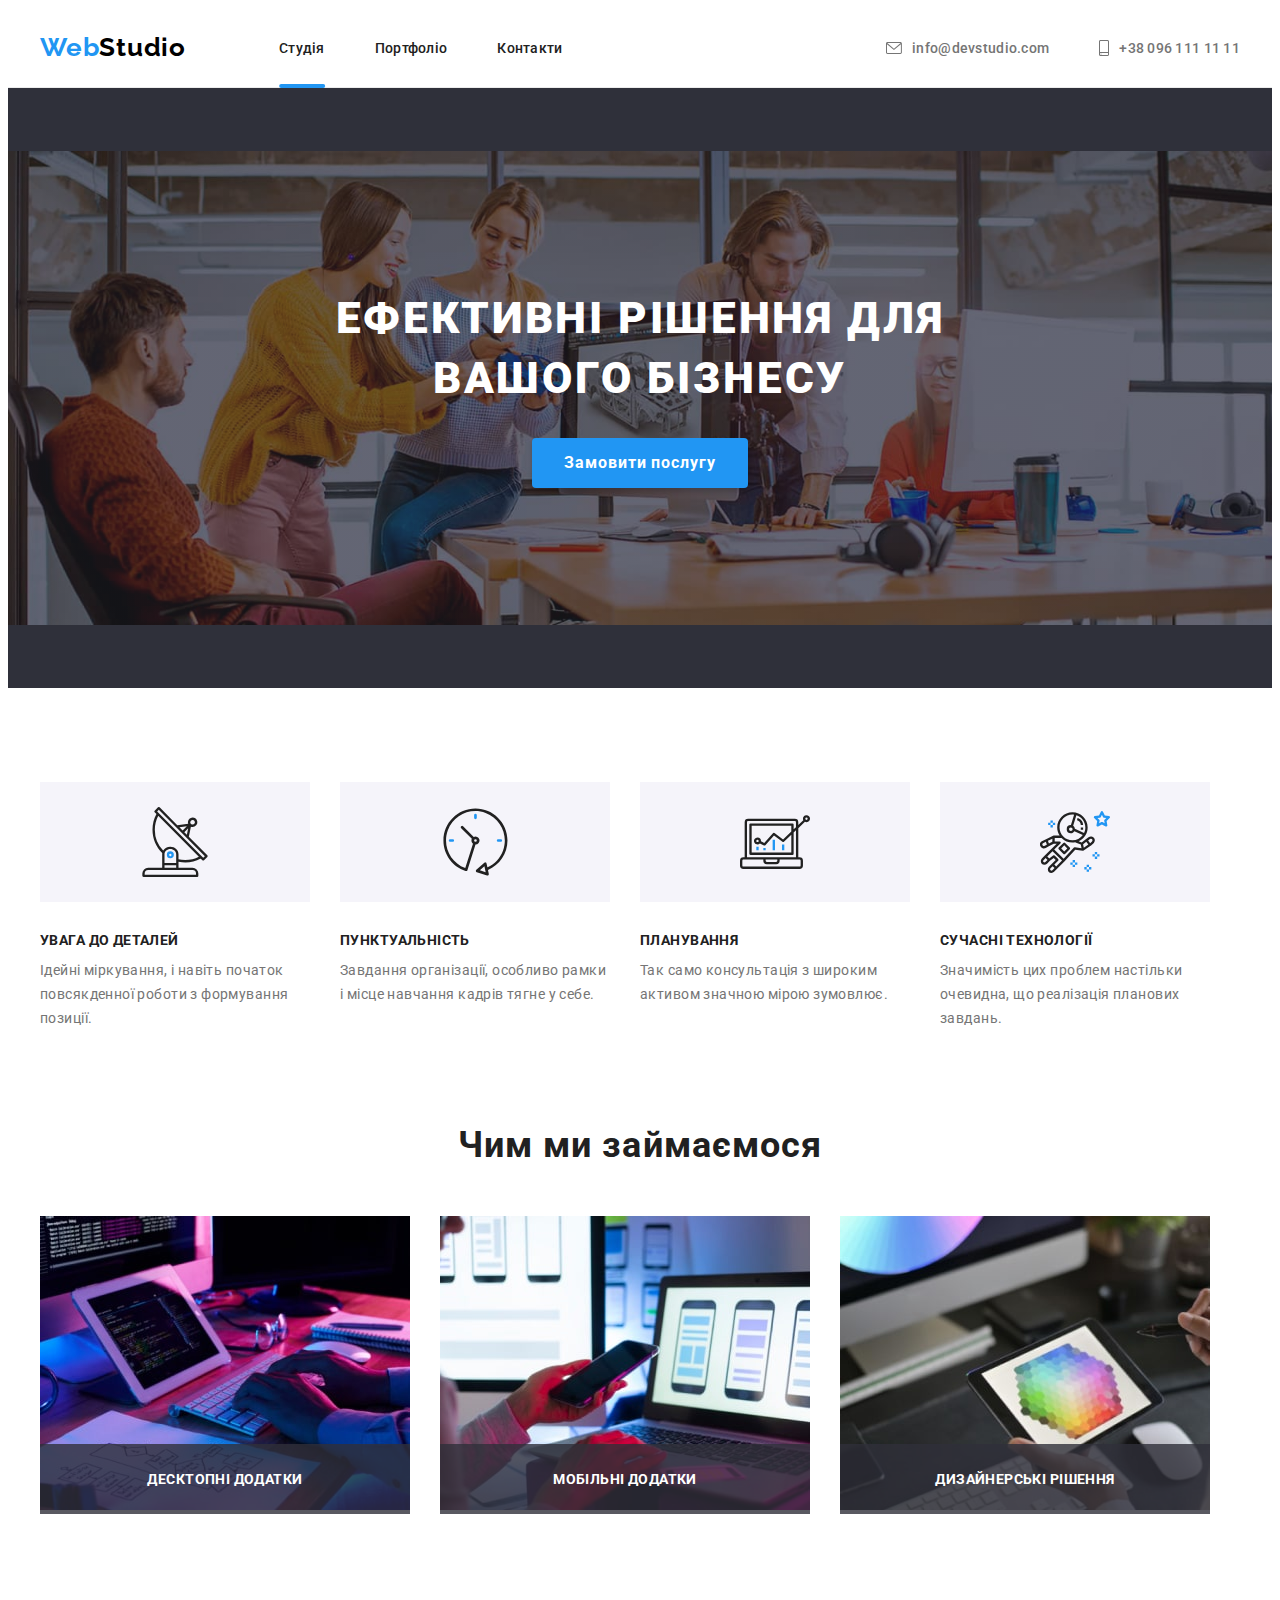
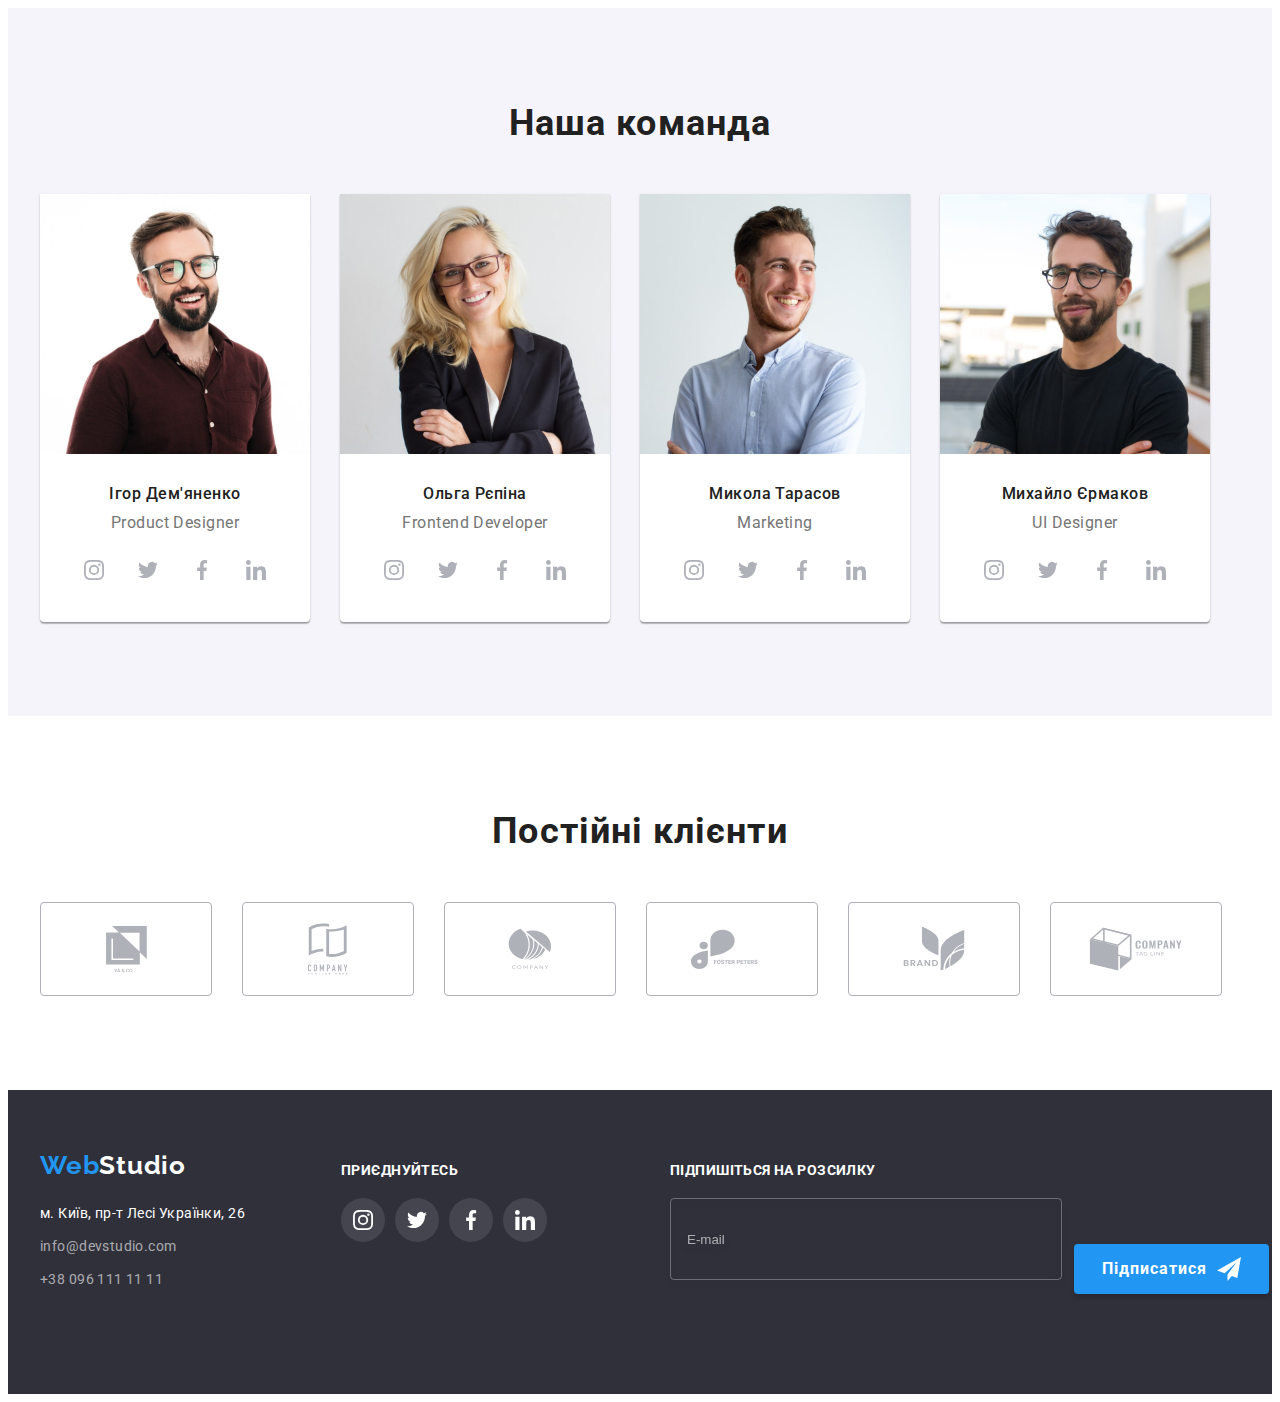
==== index.html @ cdec8ac4 "Build-1" ====
<!DOCTYPE html>
<html lang="en">
  <head>
    <meta charset="UTF-8" />
    <meta http-equiv="X-UA-Compatible" content="IE=edge" />
    <meta name="viewport" content="width=device-width, initial-scale=1.0" />
    <link
      rel="stylesheet"
      href="https://cdnjs.cloudflare.com/ajax/libs/modern-normalize/1.1.0/modern-normalize.min.css"
      integrity="sha512-wpPYUAdjBVSE4KJnH1VR1HeZfpl1ub8YT/NKx4PuQ5NmX2tKuGu6U/JRp5y+Y8XG2tV+wKQpNHVUX03MfMFn9Q=="
      crossorigin="anonymous"
      referrerpolicy="no-referrer"
    />
    <link rel="stylesheet" href="./css/main.min.css" />
    <title>Студія</title>
    <link rel="preconnect" href="https://fonts.googleapis.com" />
    <link rel="preconnect" href="https://fonts.gstatic.com" crossorigin />
    <link
      href="https://fonts.googleapis.com/css2?family=Raleway:wght@700&family=Roboto:wght@400;500;700;900&display=swap"
      rel="stylesheet"
    />
  </head>
  <body>
    <header class="header">
      <div class="container">
        <a href="./index.html" class="header__logo link"><span>Web</span>Studio</a>

        <nav class="header-nav">
          <ul class="header-nav__list list">
            <li><a href="./index.html" class="header-nav__link link current">Студія</a></li>
            <li><a href="./portfolio.html" class="header-nav__link link">Портфоліо</a></li>
            <li><a href="#" class="header-nav__link link">Контакти</a></li>
          </ul>
        </nav>

        <ul class="header-address list">
          <li>
            <a href="mailto:info@devstudio.com" class="header-address__link link">
              <svg class="header-address__icon" width="16" height="16">
                <use href="./images/icons.svg#konvert"></use>
              </svg>
              info@devstudio.com
            </a>
          </li>
          <li>
            <a href="tel:+380961111111" class="header-address__link link">
              <svg class="header-address__icon" width="10" height="16">
                <use href="./images/icons.svg#smartphone"></use>
              </svg>
              +38 096 111 11 11
            </a>
          </li>
        </ul>
      </div>
    </header>

    <main class="main">
      <section class="hero section">
        <div class="container">
          <h1 class="hero__title">
            Ефективні рішення для<br />
            вашого бізнесу
          </h1>
          <button data-modal-open type="button" class="hero__button btn">Замовити послугу</button>
        </div>
      </section>

      <section class="benefits section">
        <div class="container">
          <ul class="benefits__list list">
            <li class="benefits__items">
              <div class="benefits__icon-thumb">
                <svg class="benefits__icon" width="70" height="70">
                  <use href="./images/icons.svg#antenna"></use>
                </svg>
              </div>
              <h3 class="benefits__title">Увага до деталей</h3>
              <p class="benefits__text">Ідейні міркування, і навіть початок повсякденної роботи з формування позиції.</p>
            </li>

            <li class="benefits__items">
              <div class="benefits__icon-thumb">
                <svg class="benefits__icon" width="66.96" height="70">
                  <use href="./images/icons.svg#clock"></use>
                </svg>
              </div>
              <h3 class="benefits__title">Пунктуальність</h3>
              <p class="benefits__text">Завдання організації, особливо рамки і місце навчання кадрів тягне у себе.</p>
            </li>

            <li class="benefits__items">
              <div class="benefits__icon-thumb">
                <svg class="benefits__icon" width="70" height="70">
                  <use href="./images/icons.svg#diagram"></use>
                </svg>
              </div>
              <h3 class="benefits__title">Планування</h3>
              <p class="benefits__text">Так само консультація з широким активом значною мірою зумовлює.</p>
            </li>

            <li class="benefits__items">
              <div class="benefits__icon-thumb">
                <svg class="benefits__icon" width="70" height="70">
                  <use href="./images/icons.svg#astronaut"></use>
                </svg>
              </div>
              <h3 class="benefits__title">Сучасні технології</h3>
              <p class="benefits__text">Значимість цих проблем настільки очевидна, що реалізація планових завдань.</p>
            </li>
          </ul>
        </div>
      </section>

      <section class="about section">
        <div class="container">
          <h2 class="about__title">Чим ми займаємося</h2>

          <ul class="about__list list">
            <li class="about__items">
              <img class="img" src="./images/box_1.jpg" alt="Процес написання коду" width="370" height="294" />
              <h3 class="about__desc">Десктопні додатки</h3>
            </li>

            <li class="about__items">
              <img class="img" src="./images/box_2.jpg" alt="Процес розробки дизайну телефону" width="370" height="294" />
              <h3 class="about__desc">Мобільні додатки</h3>
            </li>
            <li class="about__items">
              <img class="img" src="./images/box_3.jpg" alt="Процес підбору кольорів для дизайну" width="370" height="294" />
              <h3 class="about__desc">Дизайнерські рішення</h3>
            </li>
          </ul>
        </div>
      </section>

      <section class="team section">
        <div class="container">
          <h2 class="team__title">Наша команда</h2>

          <ul class="team__list list">
            <li class="team__items">
              <img
                class="team__img"
                src="./images/img_1.jpg"
                alt="Чоловік в окулярах та бордовій сорочці"
                width="270"
                height="260"
              />
              <div class="team__desc">
                <h3 class="team__user">Ігор Дем'яненко</h3>
                <p class="team__text">Product Designer</p>
              </div>
              <ul class="team__link-list list">
                <li class="team__link-item">
                  <a href="#" class="team__link link">
                    <svg class="team__link-icon" width="20" height="20">
                      <use href="./images/icons.svg#instagram"></use>
                    </svg>
                  </a>
                </li>
                <li class="team__link-item">
                  <a href="#" class="team__link link">
                    <svg class="team__link-icon" width="20" height="20">
                      <use href="./images/icons.svg#twitter"></use>
                    </svg>
                  </a>
                </li>
                <li class="team__link-item">
                  <a href="#" class="team__link link">
                    <svg class="team__link-icon" width="20" height="20">
                      <use href="./images/icons.svg#facebook"></use>
                    </svg>
                  </a>
                </li>
                <li class="team__link-item">
                  <a href="#" class="team__link link">
                    <svg class="team__link-icon" width="20" height="20">
                      <use href="./images/icons.svg#linkedin"></use>
                    </svg>
                  </a>
                </li>
              </ul>
            </li>

            <li class="team__items">
              <img
                class="team__img"
                src="./images/img_2.jpg"
                alt="Жінка в окулярах та чорному піджаку"
                width="270"
                height="260"
              />
              <div class="team__desc">
                <h3 class="team__user">Ольга Рєпіна</h3>
                <p class="team__text">Frontend Developer</p>
              </div>
              <ul class="team__link-list list">
                <li class="team__link-item">
                  <a href="#" class="team__link link">
                    <svg class="team__link-icon" width="20" height="20">
                      <use href="./images/icons.svg#instagram"></use>
                    </svg>
                  </a>
                </li>
                <li class="team__link-item">
                  <a href="#" class="team__link link">
                    <svg class="team__link-icon" width="20" height="20">
                      <use href="./images/icons.svg#twitter"></use>
                    </svg>
                  </a>
                </li>
                <li class="team__link-item">
                  <a href="#" class="team__link link">
                    <svg class="team__link-icon" width="20" height="20">
                      <use href="./images/icons.svg#facebook"></use>
                    </svg>
                  </a>
                </li>
                <li class="team__link-item">
                  <a href="#" class="team__link link">
                    <svg class="team__link-icon" width="20" height="20">
                      <use href="./images/icons.svg#linkedin"></use>
                    </svg>
                  </a>
                </li>
              </ul>
            </li>

            <li class="team__items">
              <img
                class="team__img"
                src="./images/img_3.jpg"
                alt="Чоловік в сорочці кольору неба"
                width="270"
                height="260"
              />
              <div class="team__desc">
                <h3 class="team__user">Микола Тарасов</h3>
                <p class="team__text">Marketing</p>
              </div>
              <ul class="team__link-list list">
                <li class="team__link-item">
                  <a href="#" class="team__link link">
                    <svg class="team__link-icon" width="20" height="20">
                      <use href="./images/icons.svg#instagram"></use>
                    </svg>
                  </a>
                </li>
                <li class="team__link-item">
                  <a href="#" class="team__link link">
                    <svg class="team__link-icon" width="20" height="20">
                      <use href="./images/icons.svg#twitter"></use>
                    </svg>
                  </a>
                </li>
                <li class="team__link-item">
                  <a href="#" class="team__link link">
                    <svg class="team__link-icon" width="20" height="20">
                      <use href="./images/icons.svg#facebook"></use>
                    </svg>
                  </a>
                </li>
                <li class="team__link-item">
                  <a href="#" class="team__link link">
                    <svg class="team__link-icon" width="20" height="20">
                      <use href="./images/icons.svg#linkedin"></use>
                    </svg>
                  </a>
                </li>
              </ul>
            </li>

            <li class="team__items">
              <img class="team__img" src="./images/img_4.jpg" alt="Чоловік в чорній футболці" width="270" height="260" />
              <div class="team__desc">
                <h3 class="team__user">Михайло Єрмаков</h3>
                <p class="team__text">UI Designer</p>
              </div>
              <ul class="team__link-list list">
                <li class="team__link-item">
                  <a href="#" class="team__link link">
                    <svg class="team__link-icon" width="20" height="20">
                      <use href="./images/icons.svg#instagram"></use>
                    </svg>
                  </a>
                </li>
                <li class="team__link-item">
                  <a href="#" class="team__link link">
                    <svg class="team__link-icon" width="20" height="20">
                      <use href="./images/icons.svg#twitter"></use>
                    </svg>
                  </a>
                </li>
                <li class="team__link-item">
                  <a href="#" class="team__link link">
                    <svg class="team__link-icon" width="20" height="20">
                      <use href="./images/icons.svg#facebook"></use>
                    </svg>
                  </a>
                </li>
                <li class="team__link-item">
                  <a href="#" class="team__link link">
                    <svg class="team__link-icon" width="20" height="20">
                      <use href="./images/icons.svg#linkedin"></use>
                    </svg>
                  </a>
                </li>
              </ul>
            </li>
          </ul>
        </div>
      </section>

      <section class="client section">
        <div class="container">
          <h2 class="client__title">Постійні клієнти</h2>

          <ul class="client__list list">
            <li class="client__item">
              <a href="#" class="client__link link">
                <svg class="client__icon" width="41" height="46.7">
                  <use href="./images/icons.svg#client-1"></use>
                </svg>
              </a>
            </li>
            <li class="client__item">
              <a href="#" class="client__link link">
                <svg class="client__icon" width="40" height="52">
                  <use href="./images/icons.svg#client-2"></use>
                </svg>
              </a>
            </li>
            <li class="client__item">
              <a href="#" class="client__link link">
                <svg class="client__icon" width="43.46" height="41.18">
                  <use href="./images/icons.svg#client-3"></use>
                </svg>
              </a>
            </li>
            <li class="client__item">
              <a href="#" class="client__link link">
                <svg class="client__icon" width="84.44" height="40.62">
                  <use href="./images/icons.svg#client-4"></use>
                </svg>
              </a>
            </li>
            <li class="client__item">
              <a href="#" class="client__link link">
                <svg class="client__icon" width="62.54" height="45.43">
                  <use href="./images/icons.svg#client-5"></use>
                </svg>
              </a>
            </li>
            <li class="client__item">
              <a href="#" class="client__link link">
                <svg class="client__icon" width="93.79" height="43.93">
                  <use href="./images/icons.svg#client-6"></use>
                </svg>
              </a>
            </li>
          </ul>
        </div>
      </section>
    </main>

    <footer class="footer">
      <div class="container">
        <section class="footer__section">
          <div class="footer__address">
            <a href="./index.html" class="footer__logo link"><span>Web</span>Studio</a>

            <ul class="footer__address-list list">
              <li class="footer__address-item">
                <a
                  href="https://goo.gl/maps/K3Tcxi26pdAdYk2GA"
                  target="_blank"
                  rel="noopener noreferrer nofollow"
                  class="footer__links link"
                  >м. Київ, пр-т Лесі Українки, 26
                </a>
              </li>
              <li class="footer__address-item">
                <a href="mailto:info@devstudio.com" class="footer__links link">info@devstudio.com</a>
              </li>
              <li class="footer__address-item">
                <a href="tel:+380961111111" class="footer__links link">+38 096 111 11 11</a>
              </li>
            </ul>
          </div>

          <div class="footer__social">
            <h3 class="footer__social-title">Приєднуйтесь</h3>

            <ul class="footer__social-list list">
              <li class="footer__social-item">
                <a href="#" class="footer__social-link link">
                  <svg class="footer__social-icon" width="20" height="20">
                    <use href="./images/icons.svg#instagram"></use>
                  </svg>
                </a>
              </li>
              <li class="footer__social-item">
                <a href="#" class="footer__social-link link">
                  <svg class="footer__social-icon" width="20" height="20">
                    <use href="./images/icons.svg#twitter"></use>
                  </svg>
                </a>
              </li>
              <li class="footer__social-item">
                <a href="#" class="footer__social-link">
                  <svg class="footer__social-icon" width="20" height="20">
                    <use href="./images/icons.svg#facebook"></use>
                  </svg>
                </a>
              </li>
              <li class="footer__social-item">
                <a href="#" class="footer__social-link">
                  <svg class="footer__social-icon" width="20" height="20">
                    <use href="./images/icons.svg#linkedin"></use>
                  </svg>
                </a>
              </li>
            </ul>
          </div>

          <form class="footer__form">
            <label class="footer__form-field">
              <span class="footer__form-label">Підпишіться на розсилку</span>
              <input class="footer__form-input" type="email" name="email" placeholder="E-mail" required />
            </label>

            <button class="footer__form-button" type="submit">
              Підписатися
              <svg class="footer__form-icon" width="24" height="24">
                <use href="./images/icons.svg#send"></use>
              </svg>
            </button>
          </form>
        </section>
      </div>
    </footer>

    <div data-modal class="backdrop is-hidden">
      <div class="modal">
        <button data-modal-close class="modal__exit-button btn">
          <svg class="modal__exit-icon" width="11" height="11">
            <use href="./images/icons.svg#exit"></use>
          </svg>
        </button>

        <form class="modal__form">
          <h2 class="modal__form-title">Залиште свої дані, ми вам передзвонимо</h2>

          <label class="modal__form-field">
            <span class="modal__form-label">Ім'я</span>
            <input class="modal__form-input" type="text" name="name" required />
            <svg class="modal__form-input-icon" width="18" height="18">
              <use href="./images/icons.svg#user"></use>
            </svg>
          </label>

          <label class="modal__form-field">
            <span class="modal__form-label">Телефон</span>
            <input class="modal__form-input" type="tel" name="phone" required />
            <svg class="modal__form-input-icon" width="18" height="18">
              <use href="./images/icons.svg#phone"></use>
            </svg>
          </label>

          <label class="modal__form-field">
            <span class="modal__form-label">Пошта</span>
            <input class="modal__form-input" type="email" name="email" required />
            <svg class="modal__form-input-icon" width="18" height="18">
              <use href="./images/icons.svg#email"></use>
            </svg>
          </label>

          <label class="modal__form-field">
            <span class="modal__form-label">Коментар</span>
            <textarea class="modal__form-textarea" name="comment" placeholder="Введіть текст"></textarea>
          </label>

          <label class="modal__form-checkbox-field">
            <input class="modal__form-checkbox" type="checkbox" name="policy" />
            <span class="modal__form-checkbox-icon-span">
              <svg class="modal__form-checkbox-icon" width="16" height="15">
                <use href="./images/icons.svg#confirm"></use>
              </svg>
            </span>
            <span class="modal__form-checkbox-label" for="policy">
              Погоджуюся з розсилкою та приймаю <a href="#" class="modal__form-checkbox-link">Умови договору</a>
            </span>
          </label>

          <button class="modal__form-button btn" type="submit">Відправити</button>
        </form>
      </div>
    </div>
    <script src="./js/modal.js"></script>
  </body>
</html>
---- css/main.min.css ----
:root{--primary-color: #212121;--secondary-color: #ffffff;--tertiary-color: #757575;--quaternary-color: #eeeeee;--accent-color: #2196f3}body{font-family:"Roboto","Raleway",sans-serif;background-color:#fff;color:var(--primary-color)}h1,h2,h3,h4,h5,h6,p,ul{margin:0;padding:0}.link{text-decoration:none}.list{list-style-type:none}.btn{font-family:inherit;font-style:normal}.container{width:1200px;margin:0 auto;padding:0 15px}.section{padding:94px 0}/*! HEADER HEADER HEADER */.header{background-color:#fff;border-bottom:1px solid #ececec;padding:24px 0}.header .container{display:-webkit-box;display:-ms-flexbox;display:flex;-webkit-box-align:center;-ms-flex-align:center;align-items:center}.header__logo{font-family:"Raleway","Roboto",sans-serif;font-weight:700;font-size:26px;line-height:1.1923076923;letter-spacing:.03em;color:#000;margin-right:93px}.header__logo span{color:var(--accent-color)}.header-nav{margin-right:auto}.header-nav__list{display:-webkit-box;display:-ms-flexbox;display:flex}.header-nav__link{font-weight:500;font-size:14px;line-height:1.1428571429;letter-spacing:.02em;color:var(--primary-color);margin-right:50px;padding:32px 0;position:relative;-webkit-transition-timing-function:cubic-bezier(0.4, 0, 0.2, 1);transition-timing-function:cubic-bezier(0.4, 0, 0.2, 1);-webkit-transition:250ms;transition:250ms}.header-nav__link:hover,.header-nav__link:focus{color:var(--accent-color)}.current::after{position:absolute;bottom:0;left:50%;-webkit-transform:translateX(-50%);transform:translateX(-50%);content:"";width:100%;height:4px;background:var(--accent-color);border-radius:2px}.header-address{display:-webkit-box;display:-ms-flexbox;display:flex}.header-address__link{display:-webkit-inline-box;display:-ms-inline-flexbox;display:inline-flex;font-weight:500;font-size:14px;line-height:1.1428571429;letter-spacing:.02em;color:var(--tertiary-color);margin-left:50px;padding:5px 0 5px 0;-webkit-transition-timing-function:cubic-bezier(0.4, 0, 0.2, 1);transition-timing-function:cubic-bezier(0.4, 0, 0.2, 1);-webkit-transition:250ms;transition:250ms}.header-address__link:hover,.header-address__link:focus{color:var(--accent-color)}.header-address__icon{fill:currentColor;margin-right:10px}/*! HERO HERO HERO */.hero{background-color:#2f303a;padding:200px 0;background-image:-webkit-gradient(linear, left top, left bottom, from(rgba(47, 48, 58, 0.4)), to(rgba(47, 48, 58, 0.4))),url(../images/hero-bg.jpg);background-image:linear-gradient(rgba(47, 48, 58, 0.4), rgba(47, 48, 58, 0.4)),url(../images/hero-bg.jpg);background-size:contain;background-repeat:no-repeat;background-position:center;margin:0 auto}.hero__title{font-weight:900;font-size:44px;line-height:1.3636363636;text-align:center;letter-spacing:.06em;text-transform:uppercase;color:var(--secondary-color)}.hero__button{font-weight:700;font-size:16px;line-height:1.875;letter-spacing:.06em;color:var(--secondary-color);background:var(--accent-color);-webkit-box-shadow:0px 4px 4px rgba(0,0,0,.15);box-shadow:0px 4px 4px rgba(0,0,0,.15);border:none;border-radius:4px;cursor:pointer;padding:10px 32px;display:block;margin:30px auto 0 auto;-webkit-transition-timing-function:cubic-bezier(0.4, 0, 0.2, 1);transition-timing-function:cubic-bezier(0.4, 0, 0.2, 1);-webkit-transition:250ms;transition:250ms}.hero__button:hover,.hero__button:focus{background:#188ce8}/*! BENEFITS BENEFITS BENEFITS */.benefits{padding:94px 0}.benefits__list{width:1170px;display:-webkit-box;display:-ms-flexbox;display:flex}.benefits__items{width:270px;min-height:98px}.benefits__items:nth-child(-n+3){margin-right:30px}.benefits__icon-thumb{width:270px;min-height:120px;display:-webkit-box;display:-ms-flexbox;display:flex;-webkit-box-pack:center;-ms-flex-pack:center;justify-content:center;-webkit-box-align:center;-ms-flex-align:center;align-items:center;margin-bottom:30px;background-color:#f5f4fa}.benefits__title{font-size:14px;line-height:1.1428571429;letter-spacing:.03em;text-transform:uppercase;color:var(--primary-color);margin-bottom:10px}.benefits__text{font-size:14px;line-height:1.7142857143;letter-spacing:.03em;color:var(--tertiary-color)}.benefits__icon{display:block}/*! ABOUT ABOUT ABOUT*/.about{padding:0 0 94px 0}.about__title{font-size:36px;line-height:1.1666666667;text-align:center;letter-spacing:.03em;color:var(--primary-color);margin-bottom:50px}.about__list{display:-webkit-box;display:-ms-flexbox;display:flex}.about__items{position:relative}.about__items:nth-child(-n+2){margin-right:30px}.about__desc{position:absolute;bottom:0;left:0;font-style:normal;font-size:14px;line-height:1.1428571429;text-align:center;letter-spacing:.03em;text-transform:uppercase;color:#fff;width:100%;padding:27px 0;background:rgba(47,48,58,.8)}/*! TEAM TEAM TEAM */.team{background-color:#f5f4fa}.team__title{font-size:36px;line-height:1.1666666667;text-align:center;letter-spacing:.03em;color:var(--primary-color);margin-bottom:50px}.team__list{width:1170px;min-height:368px;display:-webkit-box;display:-ms-flexbox;display:flex}.team__items{background-color:#fff;width:270px;min-height:368px;-webkit-box-shadow:0px 1px 3px rgba(0,0,0,.12),0px 1px 1px rgba(0,0,0,.14),0px 2px 1px rgba(0,0,0,.2);box-shadow:0px 1px 3px rgba(0,0,0,.12),0px 1px 1px rgba(0,0,0,.14),0px 2px 1px rgba(0,0,0,.2);border-radius:0px 0px 4px 4px;padding-bottom:30px}.team__items:nth-child(-n+3){margin-right:30px}.team__img{display:block}.team__desc{padding-top:30px}.team__user{font-weight:500;font-size:16px;line-height:1.1875;text-align:center;letter-spacing:.03em;color:var(--primary-color);margin-bottom:10px}.team__text{font-size:16px;line-height:1.1875;text-align:center;letter-spacing:.03em;color:var(--tertiary-color);margin-bottom:16px}.team__link-list{width:100%;padding:0 32px;display:-webkit-box;display:-ms-flexbox;display:flex}.team__link-item:not(:last-child){margin-right:10px}.team__link{display:-webkit-inline-box;display:-ms-inline-flexbox;display:inline-flex;width:44px;height:44px;background-color:var(--secondary-color);border-radius:50%;-webkit-box-pack:center;-ms-flex-pack:center;justify-content:center;-webkit-box-align:center;-ms-flex-align:center;align-items:center;color:#afb1b8;-webkit-transition-timing-function:cubic-bezier(0.4, 0, 0.2, 1);transition-timing-function:cubic-bezier(0.4, 0, 0.2, 1);-webkit-transition:250ms;transition:250ms}.team__link:hover,.team__link:focus{background-color:var(--accent-color);color:#fff}.team__link-icon{fill:currentColor}/*! CLIENT CLIENT CLIENT */.client__title{font-size:36px;line-height:1.1666666667;text-align:center;letter-spacing:.03em;color:var(--primary-color);margin-bottom:50px}.client__list{width:1170px;min-height:92px;display:-webkit-box;display:-ms-flexbox;display:flex}.client__item:not(:last-child){margin-right:30px}.client__link{display:-webkit-inline-box;display:-ms-inline-flexbox;display:inline-flex;-webkit-box-pack:center;-ms-flex-pack:center;justify-content:center;-webkit-box-align:center;-ms-flex-align:center;align-items:center;width:170px;height:92px;border:1px solid #afb1b8;border-radius:4px;color:#afb1b8;-webkit-transition-timing-function:cubic-bezier(0.4, 0, 0.2, 1);transition-timing-function:cubic-bezier(0.4, 0, 0.2, 1);-webkit-transition:250ms;transition:250ms}.client__link:hover,.client__link:focus{border:1px solid var(--accent-color);color:var(--accent-color)}.client__icon{fill:currentColor}/*! FOOTER FOOTER FOOTER */.footer{background-color:#2f303a;padding:60px 0;max-height:252px}.footer__section{display:-webkit-box;display:-ms-flexbox;display:flex}.footer__address{margin-right:70px}.footer__logo{font-family:"Raleway","Roboto",sans-serif;font-weight:700;font-size:26px;line-height:1.1923076923;letter-spacing:.03em;color:#fff}.footer__logo span{color:var(--accent-color)}.footer__address-list{width:231px;min-height:81px;margin-top:20px;display:block}.footer__links{font-size:14px;line-height:1.7142857143;letter-spacing:.03em;font-style:normal;color:#fff;display:block;-webkit-transition-timing-function:cubic-bezier(0.4, 0, 0.2, 1);transition-timing-function:cubic-bezier(0.4, 0, 0.2, 1);-webkit-transition:250ms;transition:250ms}.footer__address-item:not(:last-child){margin-bottom:9px}.footer__address-item:not(:first-child) .footer__links{color:rgba(255,255,255,.6)}.footer__address-item:hover .footer__links,.footer__address-item:focus .footer__links{color:var(--accent-color)}.footer__social{width:206px;min-height:132px;padding:12px 0 40px 0;margin-right:auto}.footer__social-title{font-size:14px;line-height:1.1428571429;letter-spacing:.03em;text-transform:uppercase;color:var(--secondary-color);margin-bottom:20px}.footer__social-list{width:100%;padding:0;display:-webkit-box;display:-ms-flexbox;display:flex}.footer__social-item:not(:last-child){margin-right:10px}.footer__social-link{display:-webkit-inline-box;display:-ms-inline-flexbox;display:inline-flex;width:44px;height:44px;background-color:rgba(255,255,255,.1);border-radius:50%;-webkit-box-pack:center;-ms-flex-pack:center;justify-content:center;-webkit-box-align:center;-ms-flex-align:center;align-items:center;color:#fff;-webkit-transition-timing-function:cubic-bezier(0.4, 0, 0.2, 1);transition-timing-function:cubic-bezier(0.4, 0, 0.2, 1);-webkit-transition:250ms;transition:250ms}.footer__social-link:hover,.footer__social-link:focus{background-color:var(--accent-color)}.footer__social-icon{fill:currentColor}.footer__form{display:-webkit-box;display:-ms-flexbox;display:flex;width:570px;height:132px;padding:12px 0 34px 0}.footer__form-field{margin-right:12px}.footer__form-label{display:block;font-family:"Roboto";font-style:normal;font-weight:700;font-size:14px;line-height:1.1428571429;letter-spacing:.03em;text-transform:uppercase;color:var(--secondary-color);margin-bottom:20px}.footer__form-input{width:358px;height:50px;padding:15px 16px;border:1px solid rgba(255,255,255,.3);-webkit-filter:drop-shadow(0px 4px 4px rgba(0, 0, 0, 0.15));filter:drop-shadow(0px 4px 4px rgba(0, 0, 0, 0.15));border-radius:4px;background-color:inherit;color:rgba(255,255,255,.6)}.footer__form-input::-webkit-input-placeholder{color:rgba(255,255,255,.6)}.footer__form-input::-moz-placeholder{color:rgba(255,255,255,.6)}.footer__form-input:-ms-input-placeholder{color:rgba(255,255,255,.6)}.footer__form-input::-ms-input-placeholder{color:rgba(255,255,255,.6)}.footer__form-input::placeholder{color:rgba(255,255,255,.6)}.footer__form-button{display:inline-block;width:358px;height:50px;padding:10px 28px;margin-top:auto;font-family:"Roboto";font-style:normal;font-weight:700;font-size:16px;line-height:1.875;display:-webkit-box;display:-ms-flexbox;display:flex;-webkit-box-pack:center;-ms-flex-pack:center;justify-content:center;-webkit-box-align:center;-ms-flex-align:center;align-items:center;letter-spacing:.06em;color:var(--secondary-color);background-color:var(--accent-color);-webkit-box-shadow:0px 4px 4px rgba(0,0,0,.15);box-shadow:0px 4px 4px rgba(0,0,0,.15);border-radius:4px;border:none;cursor:pointer;-webkit-transition-timing-function:cubic-bezier(0.4, 0, 0.2, 1);transition-timing-function:cubic-bezier(0.4, 0, 0.2, 1);-webkit-transition:250ms;transition:250ms}.footer__form-button:hover,.footer__form-button:focus{background:#188ce8}.footer__form-icon{fill:currentColor;margin-left:10px}.backdrop{position:fixed;top:0;left:0;width:100%;height:100%;background:rgba(0,0,0,.2);-webkit-transform:scale(1);transform:scale(1);opacity:1;-webkit-transition-timing-function:cubic-bezier(0.4, 0, 0.2, 1);transition-timing-function:cubic-bezier(0.4, 0, 0.2, 1);-webkit-transition:250ms;transition:250ms}.is-hidden{visibility:hidden;opacity:0;pointer-events:none;-webkit-transform:scale(1.05);transform:scale(1.05)}.modal{position:absolute;top:50%;left:50%;-webkit-transform:translate(-50%, -50%);transform:translate(-50%, -50%);width:528px;min-height:581px;background:#fff;-webkit-box-shadow:0px 1px 3px rgba(0,0,0,.12),0px 1px 1px rgba(0,0,0,.14),0px 2px 1px rgba(0,0,0,.2);box-shadow:0px 1px 3px rgba(0,0,0,.12),0px 1px 1px rgba(0,0,0,.14),0px 2px 1px rgba(0,0,0,.2);border-radius:4px;padding:40px}.modal__exit-button{position:absolute;top:8px;right:8px;display:-webkit-box;display:-ms-flexbox;display:flex;-webkit-box-pack:center;-ms-flex-pack:center;justify-content:center;-webkit-box-align:center;-ms-flex-align:center;align-items:center;width:30px;height:30px;margin:0;padding:0;background-color:#fff;border:1px solid rgba(0,0,0,.1);border-radius:50%;color:#000;cursor:pointer;-webkit-transition-timing-function:cubic-bezier(0.4, 0, 0.2, 1);transition-timing-function:cubic-bezier(0.4, 0, 0.2, 1);-webkit-transition:250ms;transition:250ms}.modal__exit-button:hover,.modal__exit-button:focus{color:var(--accent-color)}.modal__exit-icon{fill:currentColor}.modal__form-title{font-family:"Roboto";font-style:normal;font-size:20px;line-height:1.15;text-align:center;letter-spacing:.03em;color:var(--primary-color);margin-bottom:12px}.modal__form-field{display:-webkit-box;display:-ms-flexbox;display:flex;-webkit-box-orient:vertical;-webkit-box-direction:normal;-ms-flex-direction:column;flex-direction:column;position:relative;margin-bottom:10px}.modal__form-label{font-family:"Roboto";font-style:normal;font-size:12px;line-height:1.1666666667;letter-spacing:.01em;color:var(--tertiary-color);margin-bottom:4px}.modal__form-input{display:inline-block;width:448px;height:40px;border:1px solid rgba(33,33,33,.2);border-radius:4px;padding:12px 42px;font-family:"Roboto";font-style:normal;font-size:12px;line-height:1.1666666667;letter-spacing:.01em;color:var(--primary-color);-webkit-transition-timing-function:cubic-bezier(0.4, 0, 0.2, 1);transition-timing-function:cubic-bezier(0.4, 0, 0.2, 1);-webkit-transition:250ms;transition:250ms}.modal__form-input-icon{fill:var(--primary-color);display:inline-block;position:absolute;left:12px;bottom:11px;fill:currentColor;-webkit-transition-timing-function:cubic-bezier(0.4, 0, 0.2, 1);transition-timing-function:cubic-bezier(0.4, 0, 0.2, 1);-webkit-transition:250ms;transition:250ms}.modal__form-field:focus-within .modal__form-input,.modal__form-field:focus-within .modal__form-textarea{border:1px solid var(--accent-color);outline:none}.modal__form-field:focus-within{color:var(--accent-color)}.modal__form-textarea{width:448px;height:120px;resize:none;border:1px solid rgba(33,33,33,.2);border-radius:4px;padding:12px 16px;font-family:"Roboto";font-style:normal;font-size:12px;line-height:1.1666666667;letter-spacing:.01em;color:var(--primary-color);-webkit-transition-timing-function:cubic-bezier(0.4, 0, 0.2, 1);transition-timing-function:cubic-bezier(0.4, 0, 0.2, 1);-webkit-transition:250ms;transition:250ms}.modal__form-textarea::-webkit-input-placeholder{font-family:"Roboto";font-style:normal;font-size:12px;line-height:1.1666666667;letter-spacing:.01em;color:rgba(117,117,117,.5)}.modal__form-textarea::-moz-placeholder{font-family:"Roboto";font-style:normal;font-size:12px;line-height:1.1666666667;letter-spacing:.01em;color:rgba(117,117,117,.5)}.modal__form-textarea:-ms-input-placeholder{font-family:"Roboto";font-style:normal;font-size:12px;line-height:1.1666666667;letter-spacing:.01em;color:rgba(117,117,117,.5)}.modal__form-textarea::-ms-input-placeholder{font-family:"Roboto";font-style:normal;font-size:12px;line-height:1.1666666667;letter-spacing:.01em;color:rgba(117,117,117,.5)}.modal__form-textarea::placeholder{font-family:"Roboto";font-style:normal;font-size:12px;line-height:1.1666666667;letter-spacing:.01em;color:rgba(117,117,117,.5)}.modal__form-checkbox-field{display:-webkit-box;display:-ms-flexbox;display:flex;-webkit-box-align:center;-ms-flex-align:center;align-items:center;margin:20px 0 30px 0}.modal__form-checkbox{-webkit-appearance:none;-moz-appearance:none;appearance:none;position:absolute}.modal__form-checkbox-icon-span{display:-webkit-box;display:-ms-flexbox;display:flex;-webkit-box-pack:center;-ms-flex-pack:center;justify-content:center;-webkit-box-align:center;-ms-flex-align:center;align-items:center;width:16px;height:15px;color:var(--secondary-color);border:2px solid var(--primary-color);border-radius:2px;margin-right:7px;-webkit-transition-timing-function:cubic-bezier(0.4, 0, 0.2, 1);transition-timing-function:cubic-bezier(0.4, 0, 0.2, 1);-webkit-transition:250ms;transition:250ms}.modal__form-checkbox-icon{fill:currentColor}.modal__form-checkbox:checked+.modal__form-checkbox-icon-span{background-color:var(--accent-color);border:2px solid var(--accent-color)}.modal__form-checkbox-label{display:inline-block;font-family:"Roboto";font-style:normal;font-size:14px;line-height:1.7142857143;letter-spacing:.03em;color:var(--tertiary-color);-webkit-user-select:none;-moz-user-select:none;-ms-user-select:none;user-select:none}.modal__form-checkbox-link{color:var(--accent-color)}.modal__form-button{display:block;padding:10px 52px;margin:0 auto;font-family:"Roboto";font-style:normal;font-weight:700;font-size:16px;line-height:1.875;letter-spacing:.06em;color:var(--secondary-color);background:var(--accent-color);-webkit-box-shadow:0px 4px 4px rgba(0,0,0,.15);box-shadow:0px 4px 4px rgba(0,0,0,.15);border-radius:4px;border:none;cursor:pointer;-webkit-transition-timing-function:cubic-bezier(0.4, 0, 0.2, 1);transition-timing-function:cubic-bezier(0.4, 0, 0.2, 1);-webkit-transition:250ms;transition:250ms}.modal__form-button:hover,.modal__form-button:focus{background:#188ce8}.features__list-buttons{display:-webkit-box;display:-ms-flexbox;display:flex;-webkit-box-pack:center;-ms-flex-pack:center;justify-content:center;margin-bottom:50px}.features__button-item:nth-child(-n+4){margin-right:8px}.features__button{cursor:pointer;font-weight:500;font-size:16px;line-height:1.625;text-align:center;letter-spacing:.03em;color:var(--primary-color);background:#f5f4fa;border-radius:4px;border:0;padding:6px 22px;-webkit-transition-timing-function:cubic-bezier(0.4, 0, 0.2, 1);transition-timing-function:cubic-bezier(0.4, 0, 0.2, 1);-webkit-transition:250ms;transition:250ms}.features__button:first-child{padding:6px 25px}.features__button:hover,.features__button:focus{color:var(--secondary-color);background:var(--accent-color);-webkit-box-shadow:0px 3px 1px rgba(0,0,0,.1),0px 1px 2px rgba(0,0,0,.08),0px 2px 2px rgba(0,0,0,.12);box-shadow:0px 3px 1px rgba(0,0,0,.1),0px 1px 2px rgba(0,0,0,.08),0px 2px 2px rgba(0,0,0,.12);border-radius:4px}.features__list{display:-webkit-box;display:-ms-flexbox;display:flex;-ms-flex-wrap:wrap;flex-wrap:wrap;gap:30px}.features__items{background:#fff;width:370px;min-height:404px;-webkit-transition-timing-function:cubic-bezier(0.4, 0, 0.2, 1);transition-timing-function:cubic-bezier(0.4, 0, 0.2, 1);-webkit-transition:250ms;transition:250ms}.features__items:hover,.features__items:focus{-webkit-box-shadow:0px 1px 1px rgba(0,0,0,.12),0px 4px 4px rgba(0,0,0,.06),1px 4px 6px rgba(0,0,0,.16);box-shadow:0px 1px 1px rgba(0,0,0,.12),0px 4px 4px rgba(0,0,0,.06),1px 4px 6px rgba(0,0,0,.16)}.features__img{display:block}.features__desc{padding:20px 24px;border:1px solid #eee;border-top:none}.features__title{font-size:18px;line-height:2;letter-spacing:.06em;color:var(--primary-color);margin-bottom:4px}.features__text{font-size:16px;line-height:1.875;letter-spacing:.03em;color:var(--tertiary-color)}.features__thumb{position:relative;overflow:hidden}.features__info{position:absolute;top:0;left:0;width:100%;height:100%;display:-webkit-box;display:-ms-flexbox;display:flex;-webkit-box-pack:center;-ms-flex-pack:center;justify-content:center;-webkit-box-align:center;-ms-flex-align:center;align-items:center;font-family:"Roboto";font-style:normal;font-size:18px;line-height:1.5555555556;letter-spacing:.03em;color:#fff;padding:63px 24px;background:rgba(33,150,243,.9);-webkit-transform:translateY(100%);transform:translateY(100%);-webkit-transition-timing-function:cubic-bezier(0.4, 0, 0.2, 1);transition-timing-function:cubic-bezier(0.4, 0, 0.2, 1);-webkit-transition:250ms;transition:250ms}.features__items:hover .features__info{-webkit-transform:translateY(0);transform:translateY(0)}/*# sourceMappingURL=main.min.css.map */
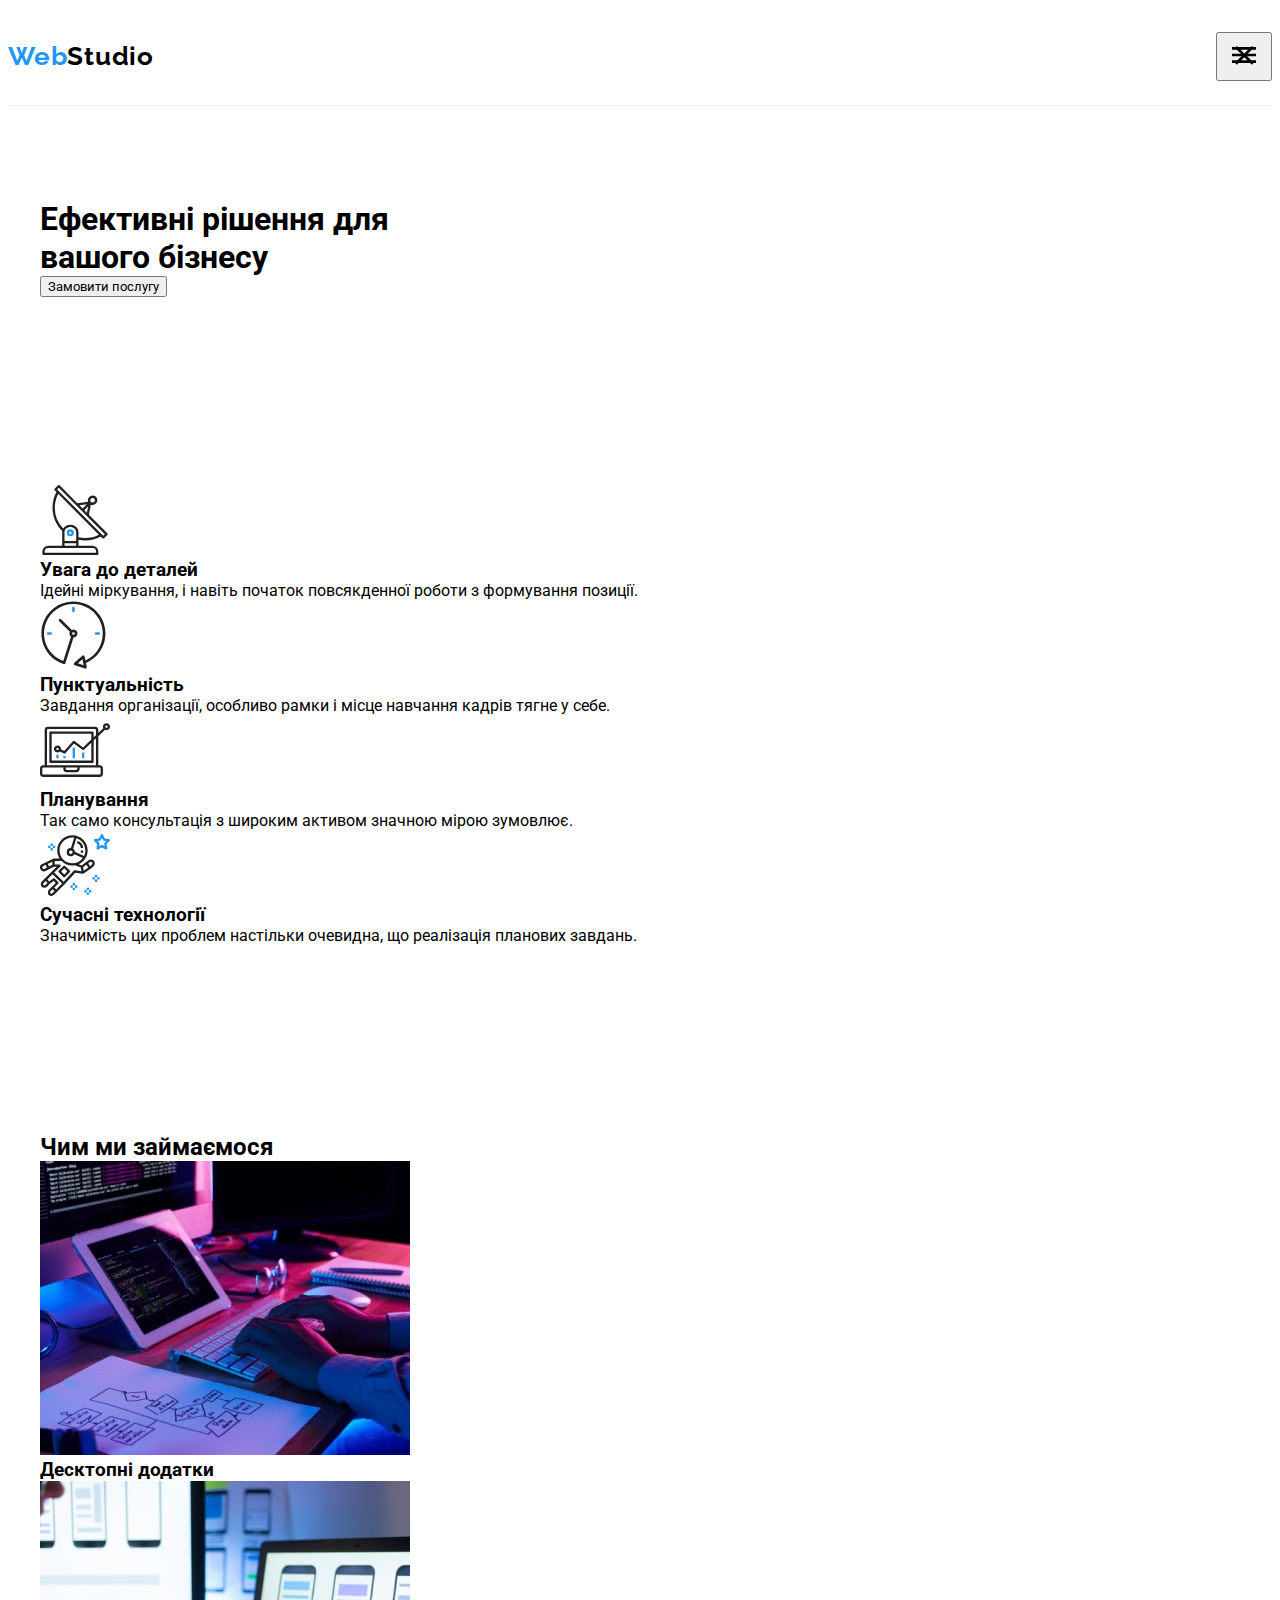
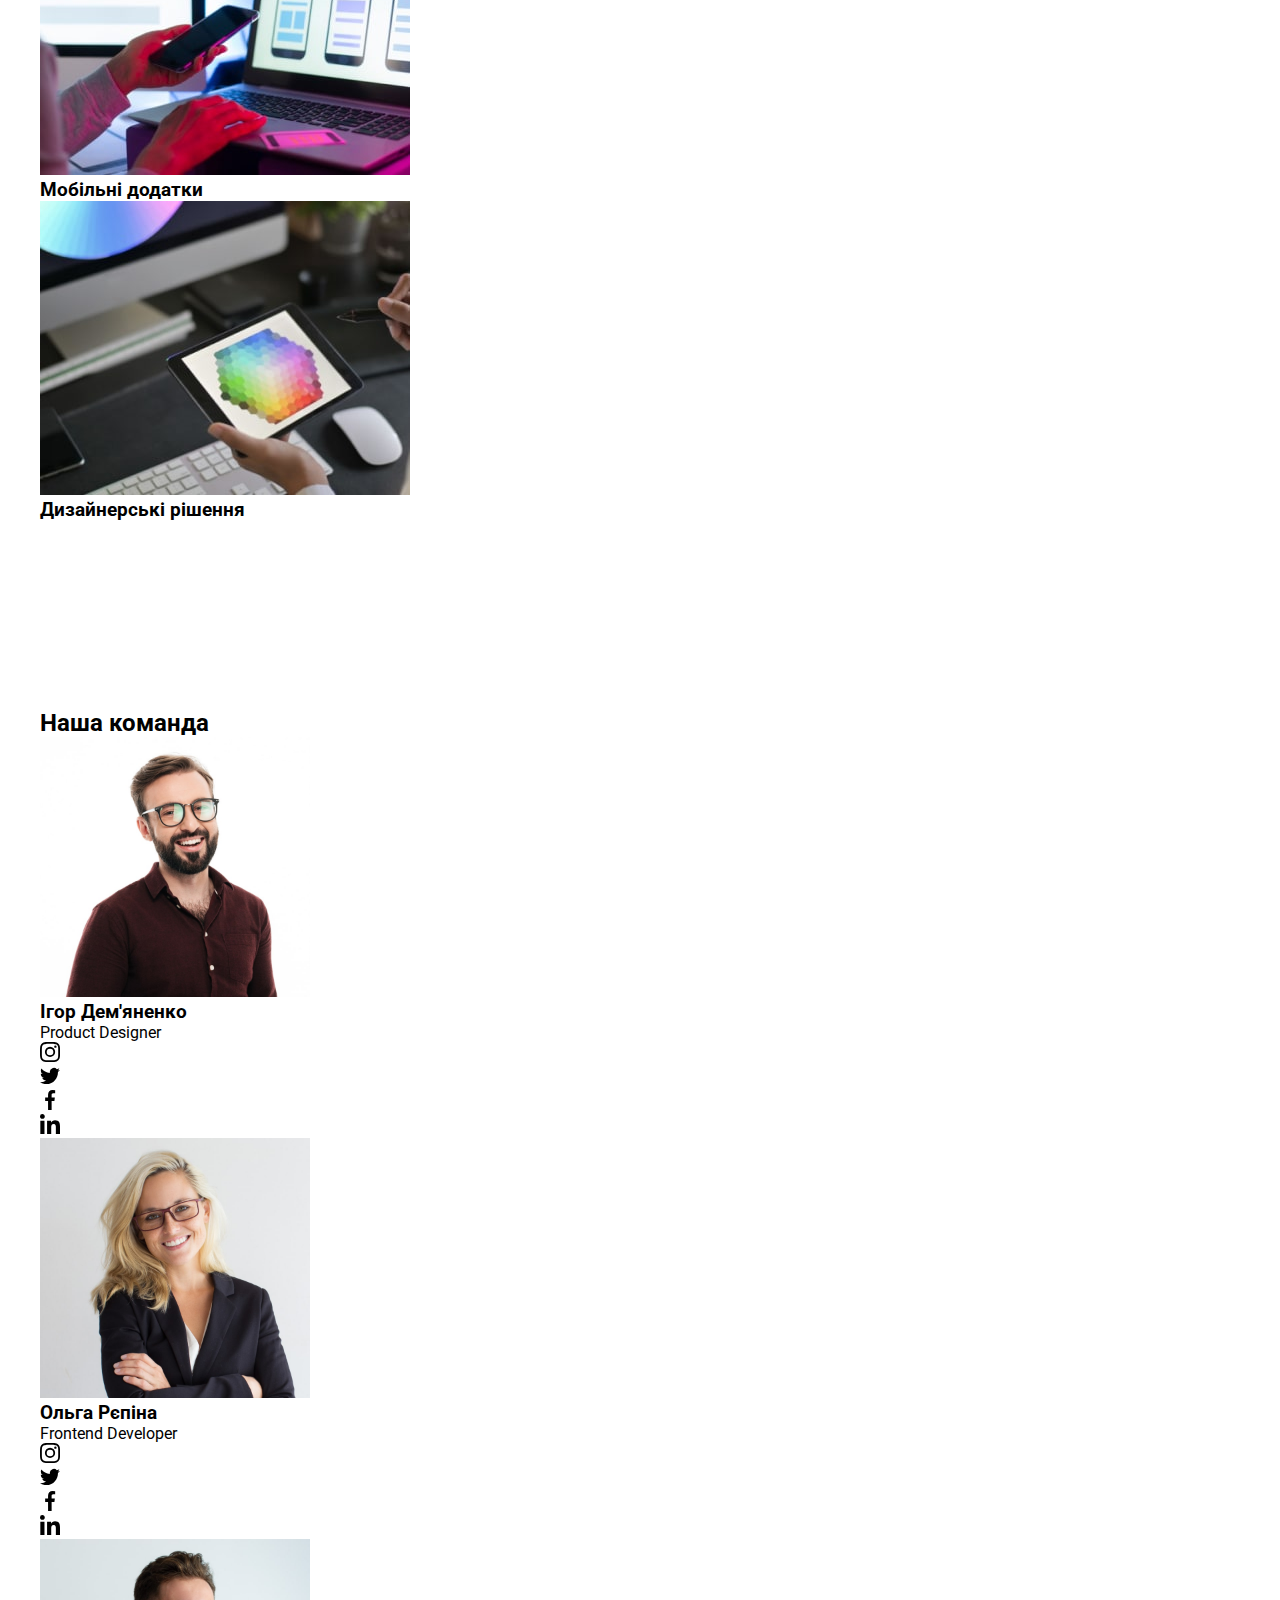
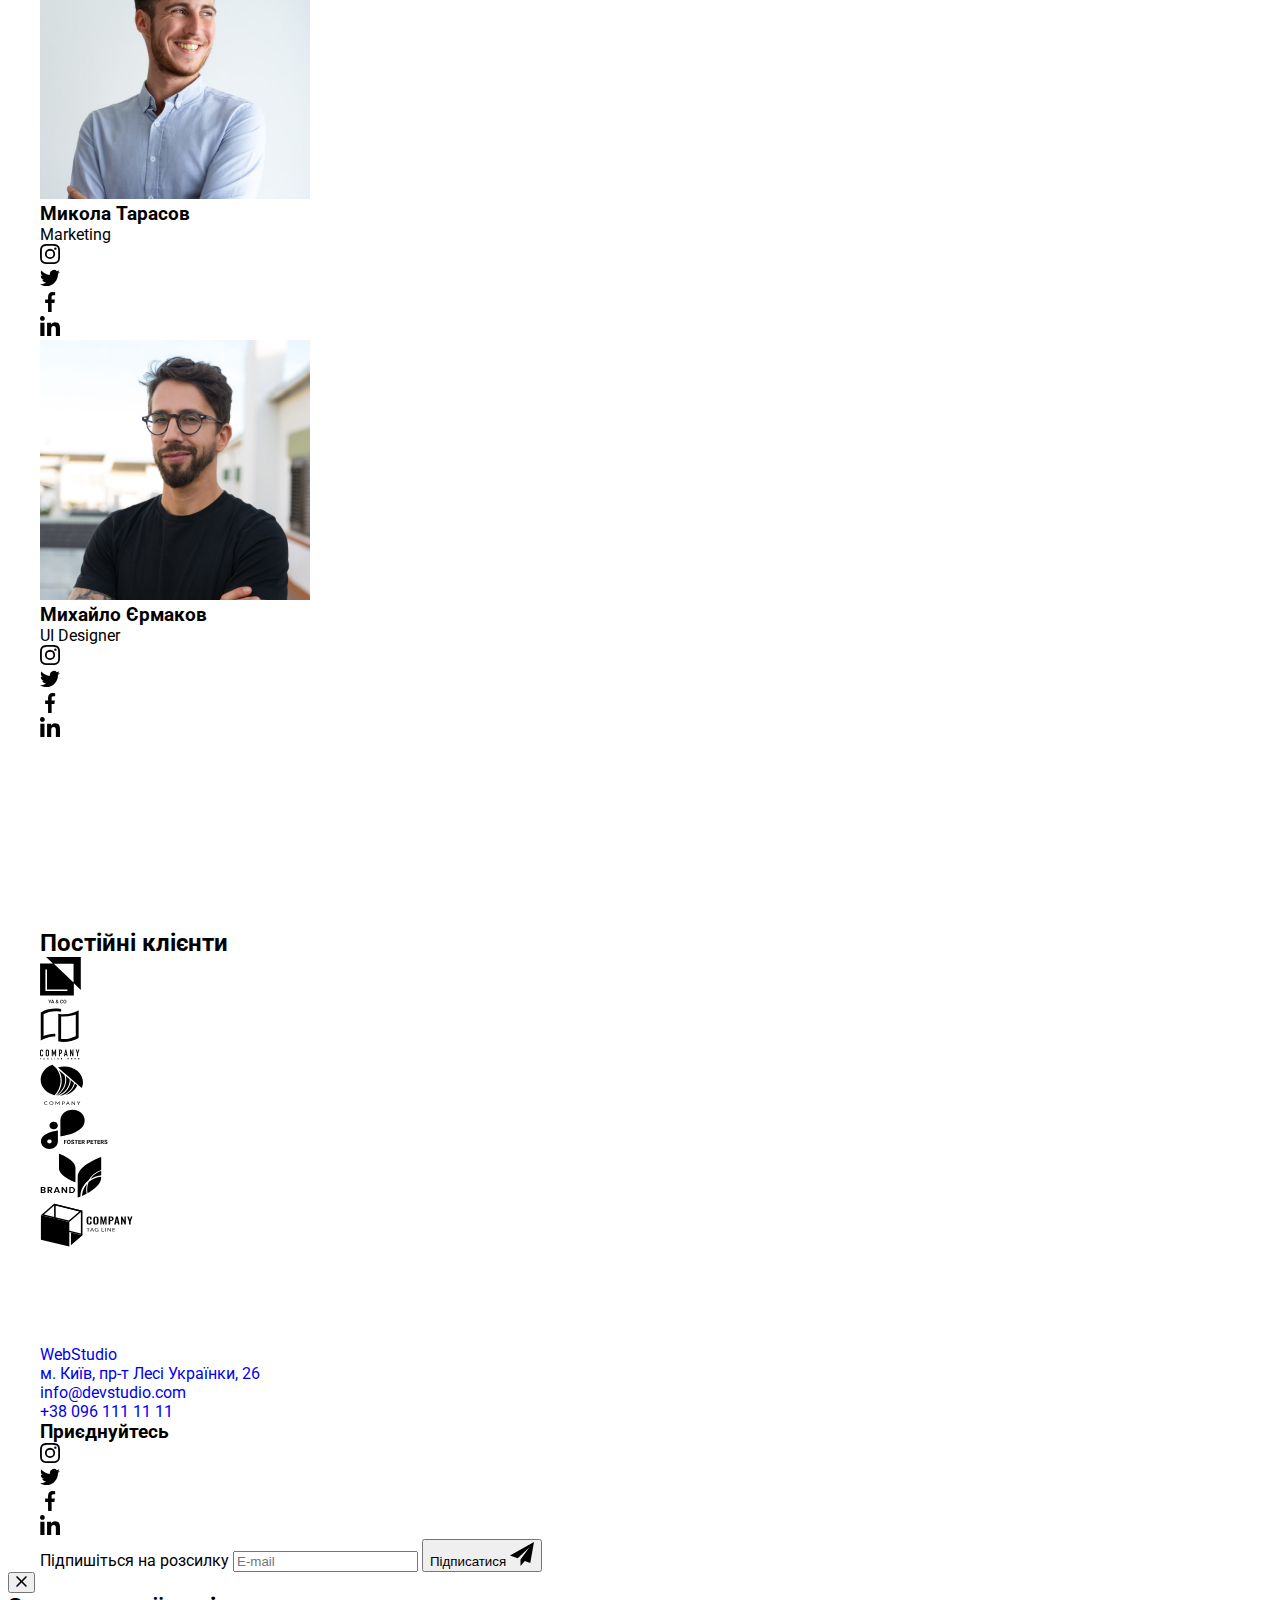
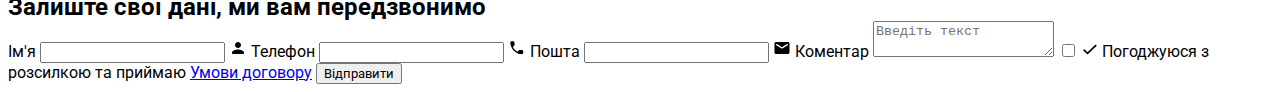
==== commit 1957f888: "Build-1-1" ====
--- a/index.html
+++ b/index.html
@@ -25,32 +25,41 @@
       <div class="container">
         <a href="./index.html" class="header__logo link"><span>Web</span>Studio</a>
 
-        <nav class="header-nav">
-          <ul class="header-nav__list list">
-            <li><a href="./index.html" class="header-nav__link link current">Студія</a></li>
-            <li><a href="./portfolio.html" class="header-nav__link link">Портфоліо</a></li>
-            <li><a href="#" class="header-nav__link link">Контакти</a></li>
+        <div class="header__nav-thumb">
+          <nav class="header-nav">
+            <ul class="header-nav__list list">
+              <li><a href="./index.html" class="header-nav__link link current">Студія</a></li>
+              <li><a href="./portfolio.html" class="header-nav__link link">Портфоліо</a></li>
+              <li><a href="#" class="header-nav__link link">Контакти</a></li>
+            </ul>
+          </nav>
+
+          <ul class="header-address list">
+            <li>
+              <a href="mailto:info@devstudio.com" class="header-address__link link">
+                <svg class="header-address__icon" width="16" height="16">
+                  <use href="./images/icons.svg#konvert"></use>
+                </svg>
+                info@devstudio.com
+              </a>
+            </li>
+            <li>
+              <a href="tel:+380961111111" class="header-address__link link">
+                <svg class="header-address__icon" width="10" height="16">
+                  <use href="./images/icons.svg#smartphone"></use>
+                </svg>
+                +38 096 111 11 11
+              </a>
+            </li>
           </ul>
-        </nav>
-
-        <ul class="header-address list">
-          <li>
-            <a href="mailto:info@devstudio.com" class="header-address__link link">
-              <svg class="header-address__icon" width="16" height="16">
-                <use href="./images/icons.svg#konvert"></use>
-              </svg>
-              info@devstudio.com
-            </a>
-          </li>
-          <li>
-            <a href="tel:+380961111111" class="header-address__link link">
-              <svg class="header-address__icon" width="10" height="16">
-                <use href="./images/icons.svg#smartphone"></use>
-              </svg>
-              +38 096 111 11 11
-            </a>
-          </li>
-        </ul>
+        </div>
+
+        <button type="header__menu-button">
+          <svg class="header__menu-icon" width="40" height="40">
+            <use href="./images/icons.svg#menu"></use>
+            <use href="./images/icons.svg#menu-close"></use>
+          </svg>
+        </button>
       </div>
     </header>
 
--- a/css/main.min.css
+++ b/css/main.min.css
@@ -1 +1 @@
-:root{--primary-color: #212121;--secondary-color: #ffffff;--tertiary-color: #757575;--quaternary-color: #eeeeee;--accent-color: #2196f3}body{font-family:"Roboto","Raleway",sans-serif;background-color:#fff;color:var(--primary-color)}h1,h2,h3,h4,h5,h6,p,ul{margin:0;padding:0}.link{text-decoration:none}.list{list-style-type:none}.btn{font-family:inherit;font-style:normal}.container{width:1200px;margin:0 auto;padding:0 15px}.section{padding:94px 0}/*! HEADER HEADER HEADER */.header{background-color:#fff;border-bottom:1px solid #ececec;padding:24px 0}.header .container{display:-webkit-box;display:-ms-flexbox;display:flex;-webkit-box-align:center;-ms-flex-align:center;align-items:center}.header__logo{font-family:"Raleway","Roboto",sans-serif;font-weight:700;font-size:26px;line-height:1.1923076923;letter-spacing:.03em;color:#000;margin-right:93px}.header__logo span{color:var(--accent-color)}.header-nav{margin-right:auto}.header-nav__list{display:-webkit-box;display:-ms-flexbox;display:flex}.header-nav__link{font-weight:500;font-size:14px;line-height:1.1428571429;letter-spacing:.02em;color:var(--primary-color);margin-right:50px;padding:32px 0;position:relative;-webkit-transition-timing-function:cubic-bezier(0.4, 0, 0.2, 1);transition-timing-function:cubic-bezier(0.4, 0, 0.2, 1);-webkit-transition:250ms;transition:250ms}.header-nav__link:hover,.header-nav__link:focus{color:var(--accent-color)}.current::after{position:absolute;bottom:0;left:50%;-webkit-transform:translateX(-50%);transform:translateX(-50%);content:"";width:100%;height:4px;background:var(--accent-color);border-radius:2px}.header-address{display:-webkit-box;display:-ms-flexbox;display:flex}.header-address__link{display:-webkit-inline-box;display:-ms-inline-flexbox;display:inline-flex;font-weight:500;font-size:14px;line-height:1.1428571429;letter-spacing:.02em;color:var(--tertiary-color);margin-left:50px;padding:5px 0 5px 0;-webkit-transition-timing-function:cubic-bezier(0.4, 0, 0.2, 1);transition-timing-function:cubic-bezier(0.4, 0, 0.2, 1);-webkit-transition:250ms;transition:250ms}.header-address__link:hover,.header-address__link:focus{color:var(--accent-color)}.header-address__icon{fill:currentColor;margin-right:10px}/*! HERO HERO HERO */.hero{background-color:#2f303a;padding:200px 0;background-image:-webkit-gradient(linear, left top, left bottom, from(rgba(47, 48, 58, 0.4)), to(rgba(47, 48, 58, 0.4))),url(../images/hero-bg.jpg);background-image:linear-gradient(rgba(47, 48, 58, 0.4), rgba(47, 48, 58, 0.4)),url(../images/hero-bg.jpg);background-size:contain;background-repeat:no-repeat;background-position:center;margin:0 auto}.hero__title{font-weight:900;font-size:44px;line-height:1.3636363636;text-align:center;letter-spacing:.06em;text-transform:uppercase;color:var(--secondary-color)}.hero__button{font-weight:700;font-size:16px;line-height:1.875;letter-spacing:.06em;color:var(--secondary-color);background:var(--accent-color);-webkit-box-shadow:0px 4px 4px rgba(0,0,0,.15);box-shadow:0px 4px 4px rgba(0,0,0,.15);border:none;border-radius:4px;cursor:pointer;padding:10px 32px;display:block;margin:30px auto 0 auto;-webkit-transition-timing-function:cubic-bezier(0.4, 0, 0.2, 1);transition-timing-function:cubic-bezier(0.4, 0, 0.2, 1);-webkit-transition:250ms;transition:250ms}.hero__button:hover,.hero__button:focus{background:#188ce8}/*! BENEFITS BENEFITS BENEFITS */.benefits{padding:94px 0}.benefits__list{width:1170px;display:-webkit-box;display:-ms-flexbox;display:flex}.benefits__items{width:270px;min-height:98px}.benefits__items:nth-child(-n+3){margin-right:30px}.benefits__icon-thumb{width:270px;min-height:120px;display:-webkit-box;display:-ms-flexbox;display:flex;-webkit-box-pack:center;-ms-flex-pack:center;justify-content:center;-webkit-box-align:center;-ms-flex-align:center;align-items:center;margin-bottom:30px;background-color:#f5f4fa}.benefits__title{font-size:14px;line-height:1.1428571429;letter-spacing:.03em;text-transform:uppercase;color:var(--primary-color);margin-bottom:10px}.benefits__text{font-size:14px;line-height:1.7142857143;letter-spacing:.03em;color:var(--tertiary-color)}.benefits__icon{display:block}/*! ABOUT ABOUT ABOUT*/.about{padding:0 0 94px 0}.about__title{font-size:36px;line-height:1.1666666667;text-align:center;letter-spacing:.03em;color:var(--primary-color);margin-bottom:50px}.about__list{display:-webkit-box;display:-ms-flexbox;display:flex}.about__items{position:relative}.about__items:nth-child(-n+2){margin-right:30px}.about__desc{position:absolute;bottom:0;left:0;font-style:normal;font-size:14px;line-height:1.1428571429;text-align:center;letter-spacing:.03em;text-transform:uppercase;color:#fff;width:100%;padding:27px 0;background:rgba(47,48,58,.8)}/*! TEAM TEAM TEAM */.team{background-color:#f5f4fa}.team__title{font-size:36px;line-height:1.1666666667;text-align:center;letter-spacing:.03em;color:var(--primary-color);margin-bottom:50px}.team__list{width:1170px;min-height:368px;display:-webkit-box;display:-ms-flexbox;display:flex}.team__items{background-color:#fff;width:270px;min-height:368px;-webkit-box-shadow:0px 1px 3px rgba(0,0,0,.12),0px 1px 1px rgba(0,0,0,.14),0px 2px 1px rgba(0,0,0,.2);box-shadow:0px 1px 3px rgba(0,0,0,.12),0px 1px 1px rgba(0,0,0,.14),0px 2px 1px rgba(0,0,0,.2);border-radius:0px 0px 4px 4px;padding-bottom:30px}.team__items:nth-child(-n+3){margin-right:30px}.team__img{display:block}.team__desc{padding-top:30px}.team__user{font-weight:500;font-size:16px;line-height:1.1875;text-align:center;letter-spacing:.03em;color:var(--primary-color);margin-bottom:10px}.team__text{font-size:16px;line-height:1.1875;text-align:center;letter-spacing:.03em;color:var(--tertiary-color);margin-bottom:16px}.team__link-list{width:100%;padding:0 32px;display:-webkit-box;display:-ms-flexbox;display:flex}.team__link-item:not(:last-child){margin-right:10px}.team__link{display:-webkit-inline-box;display:-ms-inline-flexbox;display:inline-flex;width:44px;height:44px;background-color:var(--secondary-color);border-radius:50%;-webkit-box-pack:center;-ms-flex-pack:center;justify-content:center;-webkit-box-align:center;-ms-flex-align:center;align-items:center;color:#afb1b8;-webkit-transition-timing-function:cubic-bezier(0.4, 0, 0.2, 1);transition-timing-function:cubic-bezier(0.4, 0, 0.2, 1);-webkit-transition:250ms;transition:250ms}.team__link:hover,.team__link:focus{background-color:var(--accent-color);color:#fff}.team__link-icon{fill:currentColor}/*! CLIENT CLIENT CLIENT */.client__title{font-size:36px;line-height:1.1666666667;text-align:center;letter-spacing:.03em;color:var(--primary-color);margin-bottom:50px}.client__list{width:1170px;min-height:92px;display:-webkit-box;display:-ms-flexbox;display:flex}.client__item:not(:last-child){margin-right:30px}.client__link{display:-webkit-inline-box;display:-ms-inline-flexbox;display:inline-flex;-webkit-box-pack:center;-ms-flex-pack:center;justify-content:center;-webkit-box-align:center;-ms-flex-align:center;align-items:center;width:170px;height:92px;border:1px solid #afb1b8;border-radius:4px;color:#afb1b8;-webkit-transition-timing-function:cubic-bezier(0.4, 0, 0.2, 1);transition-timing-function:cubic-bezier(0.4, 0, 0.2, 1);-webkit-transition:250ms;transition:250ms}.client__link:hover,.client__link:focus{border:1px solid var(--accent-color);color:var(--accent-color)}.client__icon{fill:currentColor}/*! FOOTER FOOTER FOOTER */.footer{background-color:#2f303a;padding:60px 0;max-height:252px}.footer__section{display:-webkit-box;display:-ms-flexbox;display:flex}.footer__address{margin-right:70px}.footer__logo{font-family:"Raleway","Roboto",sans-serif;font-weight:700;font-size:26px;line-height:1.1923076923;letter-spacing:.03em;color:#fff}.footer__logo span{color:var(--accent-color)}.footer__address-list{width:231px;min-height:81px;margin-top:20px;display:block}.footer__links{font-size:14px;line-height:1.7142857143;letter-spacing:.03em;font-style:normal;color:#fff;display:block;-webkit-transition-timing-function:cubic-bezier(0.4, 0, 0.2, 1);transition-timing-function:cubic-bezier(0.4, 0, 0.2, 1);-webkit-transition:250ms;transition:250ms}.footer__address-item:not(:last-child){margin-bottom:9px}.footer__address-item:not(:first-child) .footer__links{color:rgba(255,255,255,.6)}.footer__address-item:hover .footer__links,.footer__address-item:focus .footer__links{color:var(--accent-color)}.footer__social{width:206px;min-height:132px;padding:12px 0 40px 0;margin-right:auto}.footer__social-title{font-size:14px;line-height:1.1428571429;letter-spacing:.03em;text-transform:uppercase;color:var(--secondary-color);margin-bottom:20px}.footer__social-list{width:100%;padding:0;display:-webkit-box;display:-ms-flexbox;display:flex}.footer__social-item:not(:last-child){margin-right:10px}.footer__social-link{display:-webkit-inline-box;display:-ms-inline-flexbox;display:inline-flex;width:44px;height:44px;background-color:rgba(255,255,255,.1);border-radius:50%;-webkit-box-pack:center;-ms-flex-pack:center;justify-content:center;-webkit-box-align:center;-ms-flex-align:center;align-items:center;color:#fff;-webkit-transition-timing-function:cubic-bezier(0.4, 0, 0.2, 1);transition-timing-function:cubic-bezier(0.4, 0, 0.2, 1);-webkit-transition:250ms;transition:250ms}.footer__social-link:hover,.footer__social-link:focus{background-color:var(--accent-color)}.footer__social-icon{fill:currentColor}.footer__form{display:-webkit-box;display:-ms-flexbox;display:flex;width:570px;height:132px;padding:12px 0 34px 0}.footer__form-field{margin-right:12px}.footer__form-label{display:block;font-family:"Roboto";font-style:normal;font-weight:700;font-size:14px;line-height:1.1428571429;letter-spacing:.03em;text-transform:uppercase;color:var(--secondary-color);margin-bottom:20px}.footer__form-input{width:358px;height:50px;padding:15px 16px;border:1px solid rgba(255,255,255,.3);-webkit-filter:drop-shadow(0px 4px 4px rgba(0, 0, 0, 0.15));filter:drop-shadow(0px 4px 4px rgba(0, 0, 0, 0.15));border-radius:4px;background-color:inherit;color:rgba(255,255,255,.6)}.footer__form-input::-webkit-input-placeholder{color:rgba(255,255,255,.6)}.footer__form-input::-moz-placeholder{color:rgba(255,255,255,.6)}.footer__form-input:-ms-input-placeholder{color:rgba(255,255,255,.6)}.footer__form-input::-ms-input-placeholder{color:rgba(255,255,255,.6)}.footer__form-input::placeholder{color:rgba(255,255,255,.6)}.footer__form-button{display:inline-block;width:358px;height:50px;padding:10px 28px;margin-top:auto;font-family:"Roboto";font-style:normal;font-weight:700;font-size:16px;line-height:1.875;display:-webkit-box;display:-ms-flexbox;display:flex;-webkit-box-pack:center;-ms-flex-pack:center;justify-content:center;-webkit-box-align:center;-ms-flex-align:center;align-items:center;letter-spacing:.06em;color:var(--secondary-color);background-color:var(--accent-color);-webkit-box-shadow:0px 4px 4px rgba(0,0,0,.15);box-shadow:0px 4px 4px rgba(0,0,0,.15);border-radius:4px;border:none;cursor:pointer;-webkit-transition-timing-function:cubic-bezier(0.4, 0, 0.2, 1);transition-timing-function:cubic-bezier(0.4, 0, 0.2, 1);-webkit-transition:250ms;transition:250ms}.footer__form-button:hover,.footer__form-button:focus{background:#188ce8}.footer__form-icon{fill:currentColor;margin-left:10px}.backdrop{position:fixed;top:0;left:0;width:100%;height:100%;background:rgba(0,0,0,.2);-webkit-transform:scale(1);transform:scale(1);opacity:1;-webkit-transition-timing-function:cubic-bezier(0.4, 0, 0.2, 1);transition-timing-function:cubic-bezier(0.4, 0, 0.2, 1);-webkit-transition:250ms;transition:250ms}.is-hidden{visibility:hidden;opacity:0;pointer-events:none;-webkit-transform:scale(1.05);transform:scale(1.05)}.modal{position:absolute;top:50%;left:50%;-webkit-transform:translate(-50%, -50%);transform:translate(-50%, -50%);width:528px;min-height:581px;background:#fff;-webkit-box-shadow:0px 1px 3px rgba(0,0,0,.12),0px 1px 1px rgba(0,0,0,.14),0px 2px 1px rgba(0,0,0,.2);box-shadow:0px 1px 3px rgba(0,0,0,.12),0px 1px 1px rgba(0,0,0,.14),0px 2px 1px rgba(0,0,0,.2);border-radius:4px;padding:40px}.modal__exit-button{position:absolute;top:8px;right:8px;display:-webkit-box;display:-ms-flexbox;display:flex;-webkit-box-pack:center;-ms-flex-pack:center;justify-content:center;-webkit-box-align:center;-ms-flex-align:center;align-items:center;width:30px;height:30px;margin:0;padding:0;background-color:#fff;border:1px solid rgba(0,0,0,.1);border-radius:50%;color:#000;cursor:pointer;-webkit-transition-timing-function:cubic-bezier(0.4, 0, 0.2, 1);transition-timing-function:cubic-bezier(0.4, 0, 0.2, 1);-webkit-transition:250ms;transition:250ms}.modal__exit-button:hover,.modal__exit-button:focus{color:var(--accent-color)}.modal__exit-icon{fill:currentColor}.modal__form-title{font-family:"Roboto";font-style:normal;font-size:20px;line-height:1.15;text-align:center;letter-spacing:.03em;color:var(--primary-color);margin-bottom:12px}.modal__form-field{display:-webkit-box;display:-ms-flexbox;display:flex;-webkit-box-orient:vertical;-webkit-box-direction:normal;-ms-flex-direction:column;flex-direction:column;position:relative;margin-bottom:10px}.modal__form-label{font-family:"Roboto";font-style:normal;font-size:12px;line-height:1.1666666667;letter-spacing:.01em;color:var(--tertiary-color);margin-bottom:4px}.modal__form-input{display:inline-block;width:448px;height:40px;border:1px solid rgba(33,33,33,.2);border-radius:4px;padding:12px 42px;font-family:"Roboto";font-style:normal;font-size:12px;line-height:1.1666666667;letter-spacing:.01em;color:var(--primary-color);-webkit-transition-timing-function:cubic-bezier(0.4, 0, 0.2, 1);transition-timing-function:cubic-bezier(0.4, 0, 0.2, 1);-webkit-transition:250ms;transition:250ms}.modal__form-input-icon{fill:var(--primary-color);display:inline-block;position:absolute;left:12px;bottom:11px;fill:currentColor;-webkit-transition-timing-function:cubic-bezier(0.4, 0, 0.2, 1);transition-timing-function:cubic-bezier(0.4, 0, 0.2, 1);-webkit-transition:250ms;transition:250ms}.modal__form-field:focus-within .modal__form-input,.modal__form-field:focus-within .modal__form-textarea{border:1px solid var(--accent-color);outline:none}.modal__form-field:focus-within{color:var(--accent-color)}.modal__form-textarea{width:448px;height:120px;resize:none;border:1px solid rgba(33,33,33,.2);border-radius:4px;padding:12px 16px;font-family:"Roboto";font-style:normal;font-size:12px;line-height:1.1666666667;letter-spacing:.01em;color:var(--primary-color);-webkit-transition-timing-function:cubic-bezier(0.4, 0, 0.2, 1);transition-timing-function:cubic-bezier(0.4, 0, 0.2, 1);-webkit-transition:250ms;transition:250ms}.modal__form-textarea::-webkit-input-placeholder{font-family:"Roboto";font-style:normal;font-size:12px;line-height:1.1666666667;letter-spacing:.01em;color:rgba(117,117,117,.5)}.modal__form-textarea::-moz-placeholder{font-family:"Roboto";font-style:normal;font-size:12px;line-height:1.1666666667;letter-spacing:.01em;color:rgba(117,117,117,.5)}.modal__form-textarea:-ms-input-placeholder{font-family:"Roboto";font-style:normal;font-size:12px;line-height:1.1666666667;letter-spacing:.01em;color:rgba(117,117,117,.5)}.modal__form-textarea::-ms-input-placeholder{font-family:"Roboto";font-style:normal;font-size:12px;line-height:1.1666666667;letter-spacing:.01em;color:rgba(117,117,117,.5)}.modal__form-textarea::placeholder{font-family:"Roboto";font-style:normal;font-size:12px;line-height:1.1666666667;letter-spacing:.01em;color:rgba(117,117,117,.5)}.modal__form-checkbox-field{display:-webkit-box;display:-ms-flexbox;display:flex;-webkit-box-align:center;-ms-flex-align:center;align-items:center;margin:20px 0 30px 0}.modal__form-checkbox{-webkit-appearance:none;-moz-appearance:none;appearance:none;position:absolute}.modal__form-checkbox-icon-span{display:-webkit-box;display:-ms-flexbox;display:flex;-webkit-box-pack:center;-ms-flex-pack:center;justify-content:center;-webkit-box-align:center;-ms-flex-align:center;align-items:center;width:16px;height:15px;color:var(--secondary-color);border:2px solid var(--primary-color);border-radius:2px;margin-right:7px;-webkit-transition-timing-function:cubic-bezier(0.4, 0, 0.2, 1);transition-timing-function:cubic-bezier(0.4, 0, 0.2, 1);-webkit-transition:250ms;transition:250ms}.modal__form-checkbox-icon{fill:currentColor}.modal__form-checkbox:checked+.modal__form-checkbox-icon-span{background-color:var(--accent-color);border:2px solid var(--accent-color)}.modal__form-checkbox-label{display:inline-block;font-family:"Roboto";font-style:normal;font-size:14px;line-height:1.7142857143;letter-spacing:.03em;color:var(--tertiary-color);-webkit-user-select:none;-moz-user-select:none;-ms-user-select:none;user-select:none}.modal__form-checkbox-link{color:var(--accent-color)}.modal__form-button{display:block;padding:10px 52px;margin:0 auto;font-family:"Roboto";font-style:normal;font-weight:700;font-size:16px;line-height:1.875;letter-spacing:.06em;color:var(--secondary-color);background:var(--accent-color);-webkit-box-shadow:0px 4px 4px rgba(0,0,0,.15);box-shadow:0px 4px 4px rgba(0,0,0,.15);border-radius:4px;border:none;cursor:pointer;-webkit-transition-timing-function:cubic-bezier(0.4, 0, 0.2, 1);transition-timing-function:cubic-bezier(0.4, 0, 0.2, 1);-webkit-transition:250ms;transition:250ms}.modal__form-button:hover,.modal__form-button:focus{background:#188ce8}.features__list-buttons{display:-webkit-box;display:-ms-flexbox;display:flex;-webkit-box-pack:center;-ms-flex-pack:center;justify-content:center;margin-bottom:50px}.features__button-item:nth-child(-n+4){margin-right:8px}.features__button{cursor:pointer;font-weight:500;font-size:16px;line-height:1.625;text-align:center;letter-spacing:.03em;color:var(--primary-color);background:#f5f4fa;border-radius:4px;border:0;padding:6px 22px;-webkit-transition-timing-function:cubic-bezier(0.4, 0, 0.2, 1);transition-timing-function:cubic-bezier(0.4, 0, 0.2, 1);-webkit-transition:250ms;transition:250ms}.features__button:first-child{padding:6px 25px}.features__button:hover,.features__button:focus{color:var(--secondary-color);background:var(--accent-color);-webkit-box-shadow:0px 3px 1px rgba(0,0,0,.1),0px 1px 2px rgba(0,0,0,.08),0px 2px 2px rgba(0,0,0,.12);box-shadow:0px 3px 1px rgba(0,0,0,.1),0px 1px 2px rgba(0,0,0,.08),0px 2px 2px rgba(0,0,0,.12);border-radius:4px}.features__list{display:-webkit-box;display:-ms-flexbox;display:flex;-ms-flex-wrap:wrap;flex-wrap:wrap;gap:30px}.features__items{background:#fff;width:370px;min-height:404px;-webkit-transition-timing-function:cubic-bezier(0.4, 0, 0.2, 1);transition-timing-function:cubic-bezier(0.4, 0, 0.2, 1);-webkit-transition:250ms;transition:250ms}.features__items:hover,.features__items:focus{-webkit-box-shadow:0px 1px 1px rgba(0,0,0,.12),0px 4px 4px rgba(0,0,0,.06),1px 4px 6px rgba(0,0,0,.16);box-shadow:0px 1px 1px rgba(0,0,0,.12),0px 4px 4px rgba(0,0,0,.06),1px 4px 6px rgba(0,0,0,.16)}.features__img{display:block}.features__desc{padding:20px 24px;border:1px solid #eee;border-top:none}.features__title{font-size:18px;line-height:2;letter-spacing:.06em;color:var(--primary-color);margin-bottom:4px}.features__text{font-size:16px;line-height:1.875;letter-spacing:.03em;color:var(--tertiary-color)}.features__thumb{position:relative;overflow:hidden}.features__info{position:absolute;top:0;left:0;width:100%;height:100%;display:-webkit-box;display:-ms-flexbox;display:flex;-webkit-box-pack:center;-ms-flex-pack:center;justify-content:center;-webkit-box-align:center;-ms-flex-align:center;align-items:center;font-family:"Roboto";font-style:normal;font-size:18px;line-height:1.5555555556;letter-spacing:.03em;color:#fff;padding:63px 24px;background:rgba(33,150,243,.9);-webkit-transform:translateY(100%);transform:translateY(100%);-webkit-transition-timing-function:cubic-bezier(0.4, 0, 0.2, 1);transition-timing-function:cubic-bezier(0.4, 0, 0.2, 1);-webkit-transition:250ms;transition:250ms}.features__items:hover .features__info{-webkit-transform:translateY(0);transform:translateY(0)}/*# sourceMappingURL=main.min.css.map */+body{font-family:"Roboto","Raleway",sans-serif;background-color:#fff;color:var(--primary-color)}h1,h2,h3,h4,h5,h6,p,ul{margin:0;padding:0}.link{text-decoration:none}.list{list-style-type:none}.btn{font-family:inherit;font-style:normal}.container{width:1200px;margin:0 auto;padding:0 15px}.section{padding:94px 0}.header{background-color:#fff;border-bottom:1px solid #ececec;padding:10px 15px}@media screen and (min-width: 768px){.header{padding:26px 0}}@media screen and (min-width: 1200px){.header{padding:24px 0}}.header .container{display:-webkit-box;display:-ms-flexbox;display:flex;-webkit-box-align:center;-ms-flex-align:center;align-items:center;-webkit-box-pack:justify;-ms-flex-pack:justify;justify-content:space-between;width:100%;height:100%;padding:0}.header__logo{font-family:"Raleway","Roboto",sans-serif;font-weight:700;font-size:26px;line-height:1.1923076923;letter-spacing:.03em;color:#000}@media screen and (max-width: 767px){.header__logo{padding:6px 0}}@media screen and (min-width: 1200px){.header__logo{margin-right:93px}}.header__logo span{color:#2196f3}.header__nav-thumb{position:absolute;opacity:0;pointer-events:none}.header__menu-button{display:inline-block;margin:0;padding:0;border:none;cursor:pointer}/*# sourceMappingURL=main.min.css.map */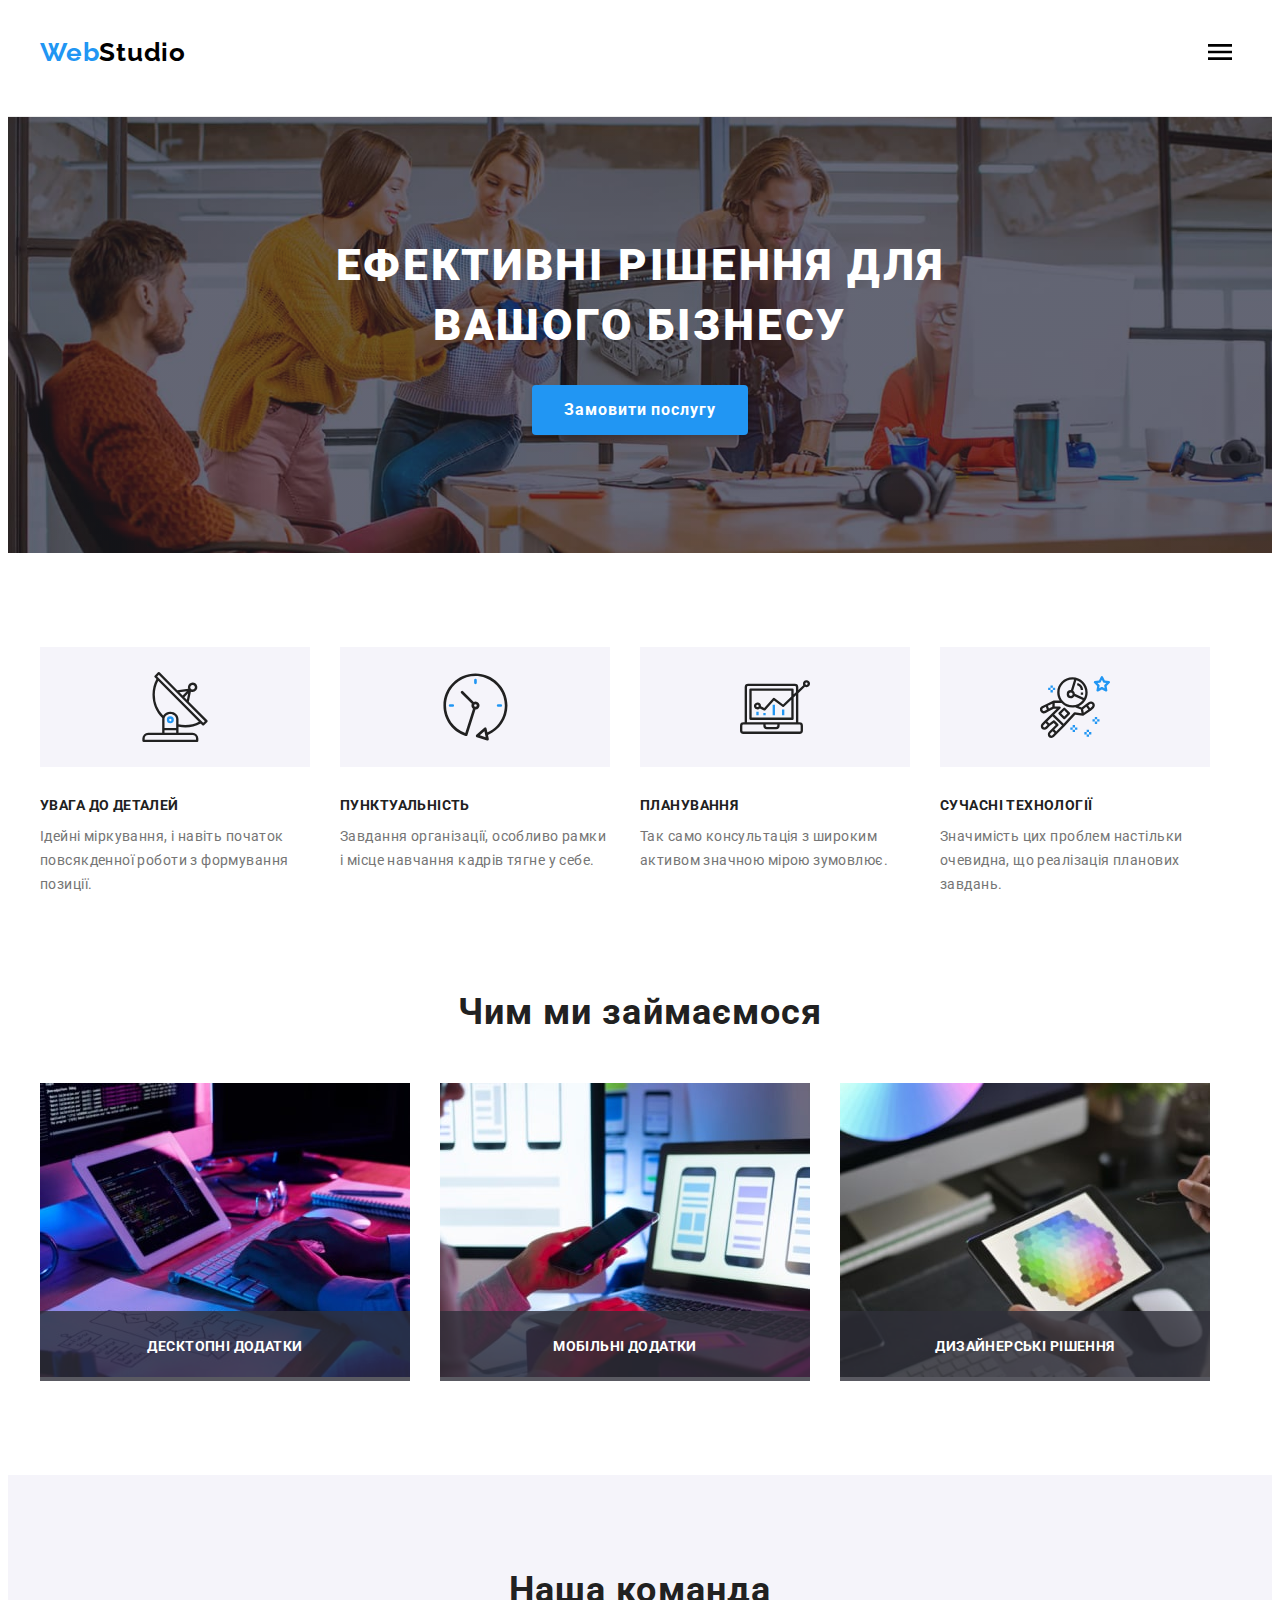
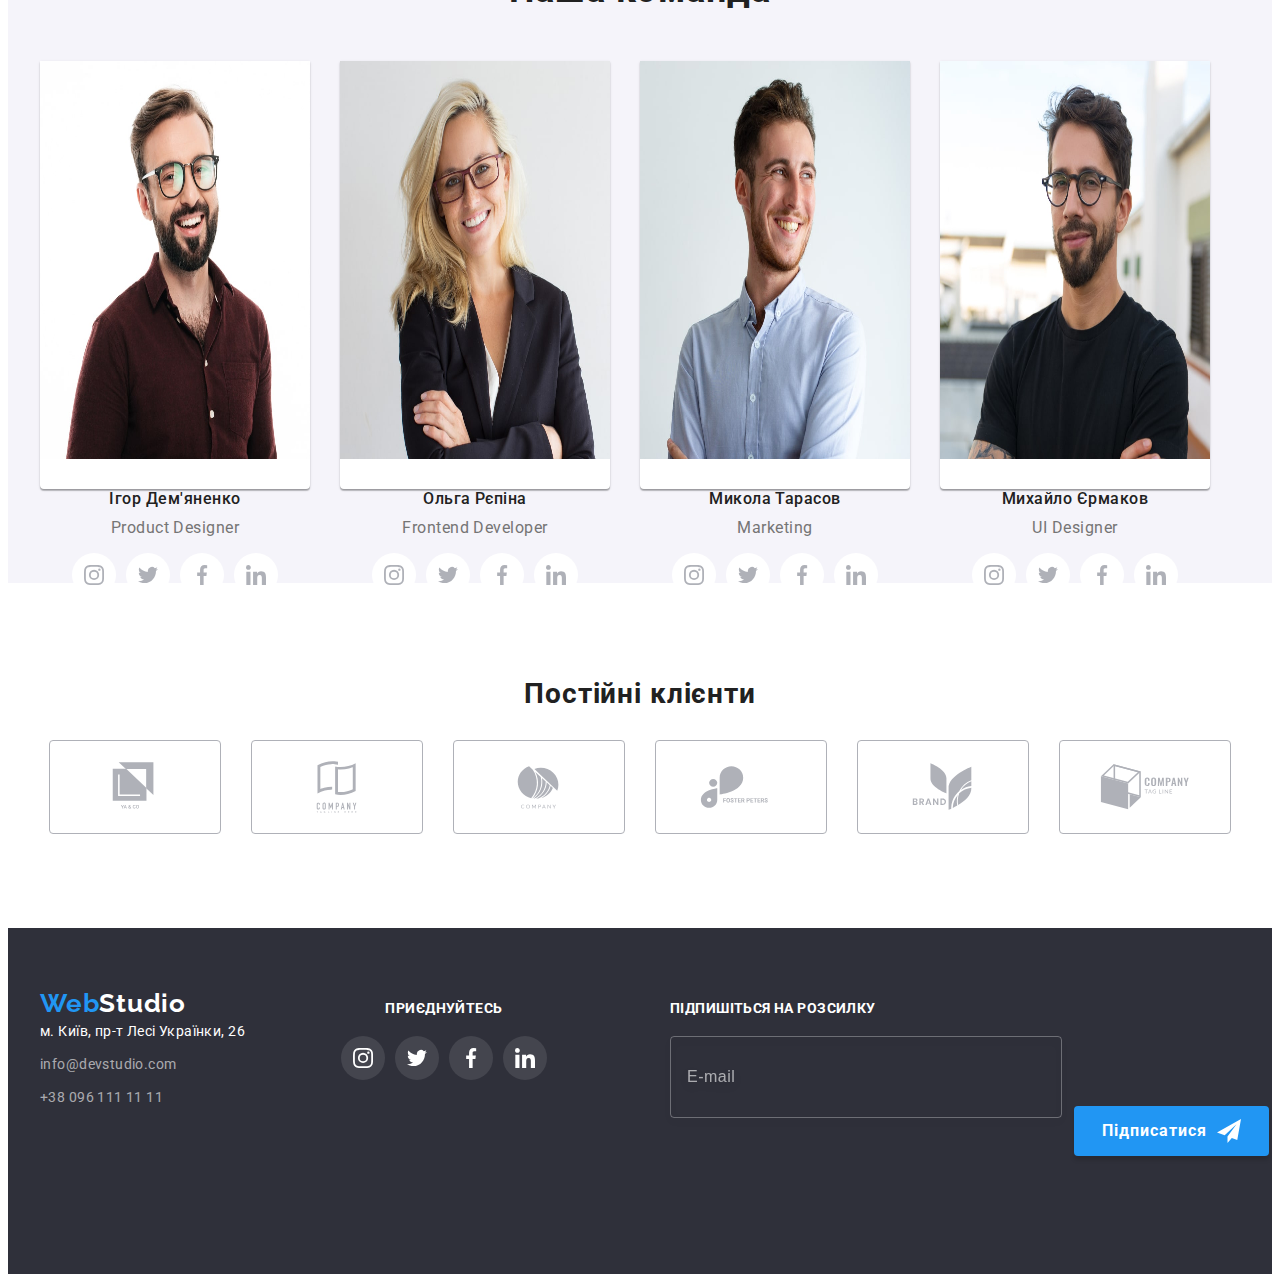
==== commit 9f1c4894: "Build-2" ====
--- a/index.html
+++ b/index.html
@@ -25,7 +25,7 @@
       <div class="container">
         <a href="./index.html" class="header__logo link"><span>Web</span>Studio</a>
 
-        <div class="header__nav-thumb">
+        <div class="header__nav-thumb header__is-hidden">
           <nav class="header-nav">
             <ul class="header-nav__list list">
               <li><a href="./index.html" class="header-nav__link link current">Студія</a></li>
@@ -54,10 +54,10 @@
           </ul>
         </div>
 
-        <button type="header__menu-button">
+        <button type="button" class="header__menu-button btn">
           <svg class="header__menu-icon" width="40" height="40">
             <use href="./images/icons.svg#menu"></use>
-            <use href="./images/icons.svg#menu-close"></use>
+            <use class="header__is-hidden" href="./images/icons.svg#menu-close"></use>
           </svg>
         </button>
       </div>
@@ -327,42 +327,42 @@
           <ul class="client__list list">
             <li class="client__item">
               <a href="#" class="client__link link">
-                <svg class="client__icon" width="41" height="46.7">
+                <svg class="client__icon" width="106" height="60">
                   <use href="./images/icons.svg#client-1"></use>
                 </svg>
               </a>
             </li>
             <li class="client__item">
               <a href="#" class="client__link link">
-                <svg class="client__icon" width="40" height="52">
+                <svg class="client__icon" width="106" height="60">
                   <use href="./images/icons.svg#client-2"></use>
                 </svg>
               </a>
             </li>
             <li class="client__item">
               <a href="#" class="client__link link">
-                <svg class="client__icon" width="43.46" height="41.18">
+                <svg class="client__icon" width="106" height="60">
                   <use href="./images/icons.svg#client-3"></use>
                 </svg>
               </a>
             </li>
             <li class="client__item">
               <a href="#" class="client__link link">
-                <svg class="client__icon" width="84.44" height="40.62">
+                <svg class="client__icon" width="106" height="60">
                   <use href="./images/icons.svg#client-4"></use>
                 </svg>
               </a>
             </li>
             <li class="client__item">
               <a href="#" class="client__link link">
-                <svg class="client__icon" width="62.54" height="45.43">
+                <svg class="client__icon" width="106" height="60">
                   <use href="./images/icons.svg#client-5"></use>
                 </svg>
               </a>
             </li>
             <li class="client__item">
               <a href="#" class="client__link link">
-                <svg class="client__icon" width="93.79" height="43.93">
+                <svg class="client__icon" width="106" height="60">
                   <use href="./images/icons.svg#client-6"></use>
                 </svg>
               </a>
@@ -490,7 +490,7 @@
           </label>
 
           <label class="modal__form-checkbox-field">
-            <input class="modal__form-checkbox" type="checkbox" name="policy" />
+            <input class="modal__form-checkbox" type="checkbox" name="policy" required />
             <span class="modal__form-checkbox-icon-span">
               <svg class="modal__form-checkbox-icon" width="16" height="15">
                 <use href="./images/icons.svg#confirm"></use>
--- a/css/main.min.css
+++ b/css/main.min.css
@@ -1 +1 @@
-body{font-family:"Roboto","Raleway",sans-serif;background-color:#fff;color:var(--primary-color)}h1,h2,h3,h4,h5,h6,p,ul{margin:0;padding:0}.link{text-decoration:none}.list{list-style-type:none}.btn{font-family:inherit;font-style:normal}.container{width:1200px;margin:0 auto;padding:0 15px}.section{padding:94px 0}.header{background-color:#fff;border-bottom:1px solid #ececec;padding:10px 15px}@media screen and (min-width: 768px){.header{padding:26px 0}}@media screen and (min-width: 1200px){.header{padding:24px 0}}.header .container{display:-webkit-box;display:-ms-flexbox;display:flex;-webkit-box-align:center;-ms-flex-align:center;align-items:center;-webkit-box-pack:justify;-ms-flex-pack:justify;justify-content:space-between;width:100%;height:100%;padding:0}.header__logo{font-family:"Raleway","Roboto",sans-serif;font-weight:700;font-size:26px;line-height:1.1923076923;letter-spacing:.03em;color:#000}@media screen and (max-width: 767px){.header__logo{padding:6px 0}}@media screen and (min-width: 1200px){.header__logo{margin-right:93px}}.header__logo span{color:#2196f3}.header__nav-thumb{position:absolute;opacity:0;pointer-events:none}.header__menu-button{display:inline-block;margin:0;padding:0;border:none;cursor:pointer}/*# sourceMappingURL=main.min.css.map */+body{font-family:"Roboto","Raleway",sans-serif;background-color:#fff;color:#212121;overflow:visible}h1,h2,h3,h4,h5,h6,p,ul{margin:0;padding:0}.link{text-decoration:none}.list{list-style-type:none}.btn{font-family:inherit;font-style:normal}.container{margin:0 auto;padding:0 15px}@media screen and (max-width: 767px){.container{max-width:480px}}@media screen and (min-width: 1200px){.container{width:1200px}}.section{padding:60px 0}@media screen and (min-width: 1200px){.section{padding:94px 0}}.header{background-color:#fff;border-bottom:1px solid #ececec;padding:10px 0;min-height:60px}@media screen and (min-width: 768px){.header{padding:26px 0}}@media screen and (min-width: 1200px){.header{padding:24px 0}}.header .container{display:-webkit-box;display:-ms-flexbox;display:flex;-webkit-box-align:center;-ms-flex-align:center;align-items:center;-webkit-box-pack:justify;-ms-flex-pack:justify;justify-content:space-between}@media screen and (max-width: 767px){.header .container{max-width:480px}}.header__logo{font-family:"Raleway","Roboto",sans-serif;font-weight:700;font-size:24px;line-height:1.1666666667;letter-spacing:.03em;color:#000}@media screen and (min-width: 1200px){.header__logo{font-size:26px;line-height:1.1923076923;margin-right:93px}}.header__logo span{color:#2196f3}.header__nav-thumb{position:absolute;opacity:0;pointer-events:none;display:none}.header__menu-button{display:inline-block;margin:0;padding:0;border:none;outline:none;background:none;cursor:pointer}.header__menu-icon{display:block}.header__is-hidden{visibility:hidden;opacity:0;pointer-events:none}.hero{background-color:#2f303a;padding:118px 0;background-image:-webkit-gradient(linear, left top, left bottom, from(rgba(47, 48, 58, 0.4)), to(rgba(47, 48, 58, 0.4))),url(../images/hero-bg.jpg);background-image:linear-gradient(rgba(47, 48, 58, 0.4), rgba(47, 48, 58, 0.4)),url(../images/hero-bg.jpg);background-size:cover;background-repeat:no-repeat;background-position:center;margin:0 auto}.hero__title{font-weight:900;font-size:26px;line-height:1.6153846154;text-align:center;letter-spacing:.06em;text-transform:uppercase;color:#fff}@media screen and (min-width: 1200px){.hero__title{font-size:44px;line-height:1.3636363636}}.hero__button{font-weight:700;font-size:16px;line-height:1.875;letter-spacing:.06em;color:#fff;background:#2196f3;-webkit-box-shadow:0px 4px 4px rgba(0,0,0,.15);box-shadow:0px 4px 4px rgba(0,0,0,.15);border:none;border-radius:4px;cursor:pointer;padding:10px 32px;display:block;margin:30px auto 0 auto;-webkit-transition-timing-function:cubic-bezier(0.4, 0, 0.2, 1);transition-timing-function:cubic-bezier(0.4, 0, 0.2, 1);-webkit-transition:250ms;transition:250ms}.hero__button:hover,.hero__button:focus{background:#188ce8}@media screen and (min-width: 1200px){.benefits__list{width:1170px;display:-webkit-box;display:-ms-flexbox;display:flex}}.benefits__items{max-width:450px;min-height:76px;margin:0 auto}@media screen and (max-width: 1199px){.benefits__items:not(:last-child){margin-bottom:30px}}@media screen and (min-width: 1200px){.benefits__items{width:270px;min-height:98px}.benefits__items:nth-child(-n+3){margin-right:30px}}.benefits__icon-thumb{width:100%;min-height:120px;display:-webkit-box;display:-ms-flexbox;display:flex;-webkit-box-pack:center;-ms-flex-pack:center;justify-content:center;-webkit-box-align:center;-ms-flex-align:center;align-items:center;margin-bottom:30px;background-color:#f5f4fa}@media screen and (min-width: 1200px){.benefits__icon-thumb{width:270px;min-height:120px}}.benefits__title{font-size:14px;line-height:1.1428571429;letter-spacing:.03em;text-transform:uppercase;color:#212121;margin-bottom:10px}@media screen and (max-width: 1199px){.benefits__title{text-align:center}}.benefits__text{font-size:14px;line-height:1.7142857143;letter-spacing:.03em;color:#757575;padding:1px 0}.benefits__icon{display:block}.about{display:none}@media screen and (min-width: 1200px){.about{display:block;padding:0 0 94px 0}.about__title{font-size:36px;line-height:1.1666666667;text-align:center;letter-spacing:.03em;color:#212121;margin-bottom:50px}.about__list{display:-webkit-box;display:-ms-flexbox;display:flex}.about__items{position:relative}.about__items:nth-child(-n+2){margin-right:30px}.about__desc{position:absolute;bottom:0;left:0;font-style:normal;font-size:14px;line-height:1.1428571429;text-align:center;letter-spacing:.03em;text-transform:uppercase;color:#fff;width:100%;padding:27px 0;background:rgba(47,48,58,.8)}}.team{background-color:#f5f4fa}.team__title{font-size:28px;line-height:1.1785714286;text-align:center;letter-spacing:.03em;color:#212121;margin-bottom:30px}@media screen and (min-width: 1200px){.team__title{font-size:36px;line-height:1.1666666667;margin-bottom:50px}}@media screen and (min-width: 1200px){.team__list{width:1170px;min-height:368px;display:-webkit-box;display:-ms-flexbox;display:flex}}.team__items{background-color:#fff;max-width:450px;max-height:622px;-webkit-box-shadow:0px 1px 3px rgba(0,0,0,.12),0px 1px 1px rgba(0,0,0,.14),0px 2px 1px rgba(0,0,0,.2);box-shadow:0px 1px 3px rgba(0,0,0,.12),0px 1px 1px rgba(0,0,0,.14),0px 2px 1px rgba(0,0,0,.2);border-radius:0px 0px 4px 4px;padding-bottom:24px}@media screen and (min-width: 1200px){.team__items{width:270px;min-height:368px;padding-bottom:30px}.team__items:nth-child(-n+3){margin-right:30px}}@media screen and (max-width: 1199px){.team__items{margin:0 auto;margin-bottom:30px}}.team__img{display:block;margin:0 auto;width:100%;max-width:450px;height:100%;max-height:460px}.team__desc{padding-top:30px}.team__user{font-weight:500;font-size:16px;line-height:1.1875;text-align:center;letter-spacing:.03em;color:#212121;margin-bottom:10px}.team__text{font-size:16px;line-height:1.1875;text-align:center;letter-spacing:.03em;color:#757575;margin-bottom:16px}.team__link-list{width:206px;margin:0 auto;display:-webkit-box;display:-ms-flexbox;display:flex}@media screen and (min-width: 1200px){.team__link-list{padding:0 32px;margin:0}}.team__link-item:not(:last-child){margin-right:10px}.team__link{display:-webkit-inline-box;display:-ms-inline-flexbox;display:inline-flex;width:44px;height:44px;background-color:#fff;border-radius:50%;-webkit-box-pack:center;-ms-flex-pack:center;justify-content:center;-webkit-box-align:center;-ms-flex-align:center;align-items:center;color:#afb1b8;-webkit-transition-timing-function:cubic-bezier(0.4, 0, 0.2, 1);transition-timing-function:cubic-bezier(0.4, 0, 0.2, 1);-webkit-transition:250ms;transition:250ms}.team__link:hover,.team__link:focus{background-color:#2196f3;color:#fff}.team__link-icon{fill:currentColor}.client__title{font-size:28px;line-height:1.1785714286;text-align:center;letter-spacing:.03em;color:#212121;margin-bottom:30px}@media screen and (min-width: 1200){.client__title{font-size:36px;line-height:1.1666666667;margin-bottom:50px}}.client__list{display:-webkit-box;display:-ms-flexbox;display:flex;-webkit-box-pack:center;-ms-flex-pack:center;justify-content:center;-ms-flex-wrap:wrap;flex-wrap:wrap;row-gap:30px;-webkit-column-gap:30px;-moz-column-gap:30px;column-gap:30px}@media screen and (min-width: 1200){.client__list{width:1170px;min-height:92px}}.client__link{display:-webkit-inline-box;display:-ms-inline-flexbox;display:inline-flex;-webkit-box-pack:center;-ms-flex-pack:center;justify-content:center;-webkit-box-align:center;-ms-flex-align:center;align-items:center;width:210px;height:92px;border:1px solid #afb1b8;border-radius:4px;color:#afb1b8;-webkit-transition-timing-function:cubic-bezier(0.4, 0, 0.2, 1);transition-timing-function:cubic-bezier(0.4, 0, 0.2, 1);-webkit-transition:250ms;transition:250ms}@media screen and (min-width: 1200px){.client__link{width:170px;height:92px}}.client__link:hover,.client__link:focus{border:1px solid #2196f3;color:#2196f3}.client__icon{fill:currentColor}.footer{background-color:#2f303a;padding:60px 0;max-height:603px}@media screen and (min-width: 1200px){.footer{max-height:252px}}.footer__section{display:-webkit-box;display:-ms-flexbox;display:flex}@media screen and (max-width: 767px){.footer__section{-webkit-box-orient:vertical;-webkit-box-direction:normal;-ms-flex-direction:column;flex-direction:column}}@media screen and (max-width: 767px){.footer__address{width:100%;margin-bottom:60px}}@media screen and (min-width: 1200px){.footer__address{margin-right:70px}}.footer__logo{font-family:"Raleway","Roboto",sans-serif;font-weight:700;font-size:24px;line-height:1.1666666667;letter-spacing:.03em;color:#fff;margin-bottom:20px}@media screen and (max-width: 767px){.footer__logo{display:block;text-align:center}}@media screen and (min-width: 1200px){.footer__logo{font-size:26px;line-height:1.1923076923}}.footer__logo span{color:#2196f3}.footer__address-list{width:231px;min-height:81px;display:block}@media screen and (max-width: 767px){.footer__address-list{width:100%;display:-webkit-box;display:-ms-flexbox;display:flex;-webkit-box-orient:vertical;-webkit-box-direction:normal;-ms-flex-direction:column;flex-direction:column;-webkit-box-align:center;-ms-flex-align:center;align-items:center}}.footer__links{font-size:14px;line-height:1.7142857143;letter-spacing:.03em;font-style:normal;color:#fff;display:block;-webkit-transition-timing-function:cubic-bezier(0.4, 0, 0.2, 1);transition-timing-function:cubic-bezier(0.4, 0, 0.2, 1);-webkit-transition:250ms;transition:250ms}.footer__address-item:not(:last-child){margin-bottom:8px}@media screen and (min-width: 1200px){.footer__address-item:not(:last-child){margin-bottom:9px}}.footer__address-item:not(:first-child) .footer__links{color:rgba(255,255,255,.6)}.footer__address-item:hover .footer__links,.footer__address-item:focus .footer__links{color:#2196f3}.footer__social{width:206px;min-height:80px}@media screen and (max-width: 767px){.footer__social{display:-webkit-box;display:-ms-flexbox;display:flex;-ms-flex-wrap:wrap;flex-wrap:wrap;-webkit-box-pack:center;-ms-flex-pack:center;justify-content:center;margin:0 auto 60px auto}}@media screen and (min-width: 1200px){.footer__social{padding:12px 0 40px 0;margin-right:auto}}.footer__social-title{display:block;text-align:center;font-size:14px;line-height:1.1428571429;letter-spacing:.03em;text-transform:uppercase;color:#fff;margin-bottom:20px}.footer__social-list{width:100%;padding:0;display:-webkit-box;display:-ms-flexbox;display:flex}.footer__social-item:not(:last-child){margin-right:10px}.footer__social-link{display:-webkit-inline-box;display:-ms-inline-flexbox;display:inline-flex;width:44px;height:44px;background-color:rgba(255,255,255,.1);border-radius:50%;-webkit-box-pack:center;-ms-flex-pack:center;justify-content:center;-webkit-box-align:center;-ms-flex-align:center;align-items:center;color:#fff;-webkit-transition-timing-function:cubic-bezier(0.4, 0, 0.2, 1);transition-timing-function:cubic-bezier(0.4, 0, 0.2, 1);-webkit-transition:250ms;transition:250ms}.footer__social-link:hover,.footer__social-link:focus{background-color:#2196f3}.footer__social-icon{fill:currentColor}.footer__form{display:-webkit-box;display:-ms-flexbox;display:flex;width:100%;min-height:156px}@media screen and (max-width: 767px){.footer__form{-webkit-box-orient:vertical;-webkit-box-direction:normal;-ms-flex-direction:column;flex-direction:column;-webkit-box-align:center;-ms-flex-align:center;align-items:center}}@media screen and (min-width: 1200px){.footer__form{width:570px;height:86px;padding:12px 0 58px 0}}@media screen and (max-width: 1199px){.footer__form-field{width:100%}}@media screen and (min-width: 1200px){.footer__form-field{margin-right:12px}}.footer__form-label{display:block;font-family:"Roboto";font-style:normal;font-weight:700;font-size:14px;line-height:1.1428571429;letter-spacing:.03em;text-transform:uppercase;color:#fff;margin-bottom:20px}@media screen and (max-width: 1199px){.footer__form-label{text-align:center}}.footer__form-input{width:358px;height:50px;padding:15px 16px;border:1px solid rgba(255,255,255,.3);-webkit-filter:drop-shadow(0px 4px 4px rgba(0, 0, 0, 0.15));filter:drop-shadow(0px 4px 4px rgba(0, 0, 0, 0.15));border-radius:4px;background-color:inherit;color:#fff;font-size:16px;line-height:1.25;display:-webkit-box;display:-ms-flexbox;display:flex;-webkit-box-align:center;-ms-flex-align:center;align-items:center;letter-spacing:.03em}.footer__form-input::-webkit-input-placeholder{color:rgba(255,255,255,.6)}.footer__form-input::-moz-placeholder{color:rgba(255,255,255,.6)}.footer__form-input:-ms-input-placeholder{color:rgba(255,255,255,.6)}.footer__form-input::-ms-input-placeholder{color:rgba(255,255,255,.6)}.footer__form-input::placeholder{color:rgba(255,255,255,.6)}@media screen and (max-width: 1199px){.footer__form-input{width:100%}}.footer__form-button{display:inline-block;width:200px;height:50px;padding:10px 28px;margin-top:auto;font-family:"Roboto";font-style:normal;font-weight:700;font-size:16px;line-height:1.875;display:-webkit-box;display:-ms-flexbox;display:flex;-webkit-box-pack:center;-ms-flex-pack:center;justify-content:center;-webkit-box-align:center;-ms-flex-align:center;align-items:center;letter-spacing:.06em;color:#fff;background-color:#2196f3;-webkit-box-shadow:0px 4px 4px rgba(0,0,0,.15);box-shadow:0px 4px 4px rgba(0,0,0,.15);border-radius:4px;border:none;cursor:pointer;-webkit-transition-timing-function:cubic-bezier(0.4, 0, 0.2, 1);transition-timing-function:cubic-bezier(0.4, 0, 0.2, 1);-webkit-transition:250ms;transition:250ms}.footer__form-button:hover,.footer__form-button:focus{background:#188ce8}.footer__form-icon{fill:currentColor;margin-left:10px}.backdrop{position:fixed;top:0;left:0;width:100%;height:100%;background:rgba(0,0,0,.2);-webkit-transform:scale(1);transform:scale(1);opacity:1;padding:0 15px;-webkit-transition-timing-function:cubic-bezier(0.4, 0, 0.2, 1);transition-timing-function:cubic-bezier(0.4, 0, 0.2, 1);-webkit-transition:250ms;transition:250ms;display:-webkit-box;display:-ms-flexbox;display:flex;-webkit-box-pack:center;-ms-flex-pack:center;justify-content:center;-webkit-box-align:center;-ms-flex-align:center;align-items:center}.is-hidden{visibility:hidden;opacity:0;pointer-events:none;-webkit-transform:scale(1.05);transform:scale(1.05)}.modal{position:relative;width:100%;min-width:280px;min-height:609px;background:#fff;-webkit-box-shadow:0px 1px 3px rgba(0,0,0,.12),0px 1px 1px rgba(0,0,0,.14),0px 2px 1px rgba(0,0,0,.2);box-shadow:0px 1px 3px rgba(0,0,0,.12),0px 1px 1px rgba(0,0,0,.14),0px 2px 1px rgba(0,0,0,.2);border-radius:4px;padding:40px;overflow-y:scroll}@media screen and (min-width: 480px){.modal{width:450px}}@media screen and (min-width: 1200px){.modal{width:528px;min-height:581px}}.modal__exit-button{position:absolute;top:8px;right:8px;display:-webkit-box;display:-ms-flexbox;display:flex;-webkit-box-pack:center;-ms-flex-pack:center;justify-content:center;-webkit-box-align:center;-ms-flex-align:center;align-items:center;width:30px;height:30px;margin:0;padding:0;background-color:#fff;border:1px solid rgba(0,0,0,.1);border-radius:50%;color:#000;cursor:pointer;-webkit-transition-timing-function:cubic-bezier(0.4, 0, 0.2, 1);transition-timing-function:cubic-bezier(0.4, 0, 0.2, 1);-webkit-transition:250ms;transition:250ms}.modal__exit-button:hover,.modal__exit-button:focus{color:#2196f3}.modal__exit-icon{fill:currentColor}.modal__form-title{font-family:"Roboto";font-style:normal;font-size:20px;line-height:1.5;text-align:center;letter-spacing:.03em;color:#212121;margin-bottom:12px}@media screen and (min-width: 1200px){.modal__form-title{line-height:1.15}}.modal__form-field{display:-webkit-box;display:-ms-flexbox;display:flex;-webkit-box-orient:vertical;-webkit-box-direction:normal;-ms-flex-direction:column;flex-direction:column;position:relative;margin-bottom:10px}.modal__form-label{font-family:"Roboto";font-style:normal;font-size:12px;line-height:1.1666666667;letter-spacing:.01em;color:#757575;margin-bottom:4px}.modal__form-input{display:inline-block;width:100%;height:40px;border:1px solid rgba(33,33,33,.2);border-radius:4px;padding:12px 42px;font-family:"Roboto";font-style:normal;font-size:12px;line-height:1.1666666667;letter-spacing:.01em;color:#212121;-webkit-transition-timing-function:cubic-bezier(0.4, 0, 0.2, 1);transition-timing-function:cubic-bezier(0.4, 0, 0.2, 1);-webkit-transition:250ms;transition:250ms}.modal__form-input-icon{fill:#212121;display:inline-block;position:absolute;left:12px;bottom:11px;fill:currentColor;-webkit-transition-timing-function:cubic-bezier(0.4, 0, 0.2, 1);transition-timing-function:cubic-bezier(0.4, 0, 0.2, 1);-webkit-transition:250ms;transition:250ms}.modal__form-field:focus-within .modal__form-input,.modal__form-field:focus-within .modal__form-textarea{border:1px solid #2196f3;outline:none}.modal__form-field:focus-within{color:#2196f3}.modal__form-textarea{width:100%;height:120px;resize:none;border:1px solid rgba(33,33,33,.2);border-radius:4px;padding:12px 16px;font-family:"Roboto";font-style:normal;font-size:12px;line-height:1.1666666667;letter-spacing:.01em;color:#212121;-webkit-transition-timing-function:cubic-bezier(0.4, 0, 0.2, 1);transition-timing-function:cubic-bezier(0.4, 0, 0.2, 1);-webkit-transition:250ms;transition:250ms}.modal__form-textarea::-webkit-input-placeholder{font-family:"Roboto";font-style:normal;font-size:12px;line-height:1.3333333333;letter-spacing:.01em;color:rgba(117,117,117,.5)}.modal__form-textarea::-moz-placeholder{font-family:"Roboto";font-style:normal;font-size:12px;line-height:1.3333333333;letter-spacing:.01em;color:rgba(117,117,117,.5)}.modal__form-textarea:-ms-input-placeholder{font-family:"Roboto";font-style:normal;font-size:12px;line-height:1.3333333333;letter-spacing:.01em;color:rgba(117,117,117,.5)}.modal__form-textarea::-ms-input-placeholder{font-family:"Roboto";font-style:normal;font-size:12px;line-height:1.3333333333;letter-spacing:.01em;color:rgba(117,117,117,.5)}.modal__form-textarea::placeholder{font-family:"Roboto";font-style:normal;font-size:12px;line-height:1.3333333333;letter-spacing:.01em;color:rgba(117,117,117,.5)}@media screen and (min-width: 1200px){.modal__form-textarea::-webkit-input-placeholder{line-height:1.1666666667}.modal__form-textarea::-moz-placeholder{line-height:1.1666666667}.modal__form-textarea:-ms-input-placeholder{line-height:1.1666666667}.modal__form-textarea::-ms-input-placeholder{line-height:1.1666666667}.modal__form-textarea::placeholder{line-height:1.1666666667}}.modal__form-checkbox-field{display:-webkit-box;display:-ms-flexbox;display:flex;-webkit-box-align:center;-ms-flex-align:center;align-items:center;margin:20px 0 30px 0}.modal__form-checkbox{-webkit-appearance:none;-moz-appearance:none;appearance:none;position:absolute}.modal__form-checkbox-icon-span{display:-webkit-box;display:-ms-flexbox;display:flex;-webkit-box-pack:center;-ms-flex-pack:center;justify-content:center;-webkit-box-align:center;-ms-flex-align:center;align-items:center;width:16px;height:15px;color:#fff;border:2px solid #212121;border-radius:2px;margin-right:7px;-webkit-transition-timing-function:cubic-bezier(0.4, 0, 0.2, 1);transition-timing-function:cubic-bezier(0.4, 0, 0.2, 1);-webkit-transition:250ms;transition:250ms}.modal__form-checkbox-icon{fill:currentColor}.modal__form-checkbox:checked+.modal__form-checkbox-icon-span{background-color:#2196f3;border:2px solid #2196f3}.modal__form-checkbox-label{display:inline-block;font-family:"Roboto";font-style:normal;font-size:12px;line-height:1.1666666667;letter-spacing:.03em;color:#757575;-webkit-user-select:none;-moz-user-select:none;-ms-user-select:none;user-select:none}@media screen and (min-width: 1200px){.modal__form-checkbox-label{font-size:14px;line-height:1.7142857143}}.modal__form-checkbox-link{color:#2196f3}.modal__form-button{display:block;padding:10px 52px;margin:0 auto;font-family:"Roboto";font-style:normal;font-weight:700;font-size:16px;line-height:1.875;letter-spacing:.06em;color:#fff;background:#2196f3;-webkit-box-shadow:0px 4px 4px rgba(0,0,0,.15);box-shadow:0px 4px 4px rgba(0,0,0,.15);border-radius:4px;border:none;cursor:pointer;-webkit-transition-timing-function:cubic-bezier(0.4, 0, 0.2, 1);transition-timing-function:cubic-bezier(0.4, 0, 0.2, 1);-webkit-transition:250ms;transition:250ms}.modal__form-button:hover,.modal__form-button:focus{background:#188ce8}/*# sourceMappingURL=main.min.css.map */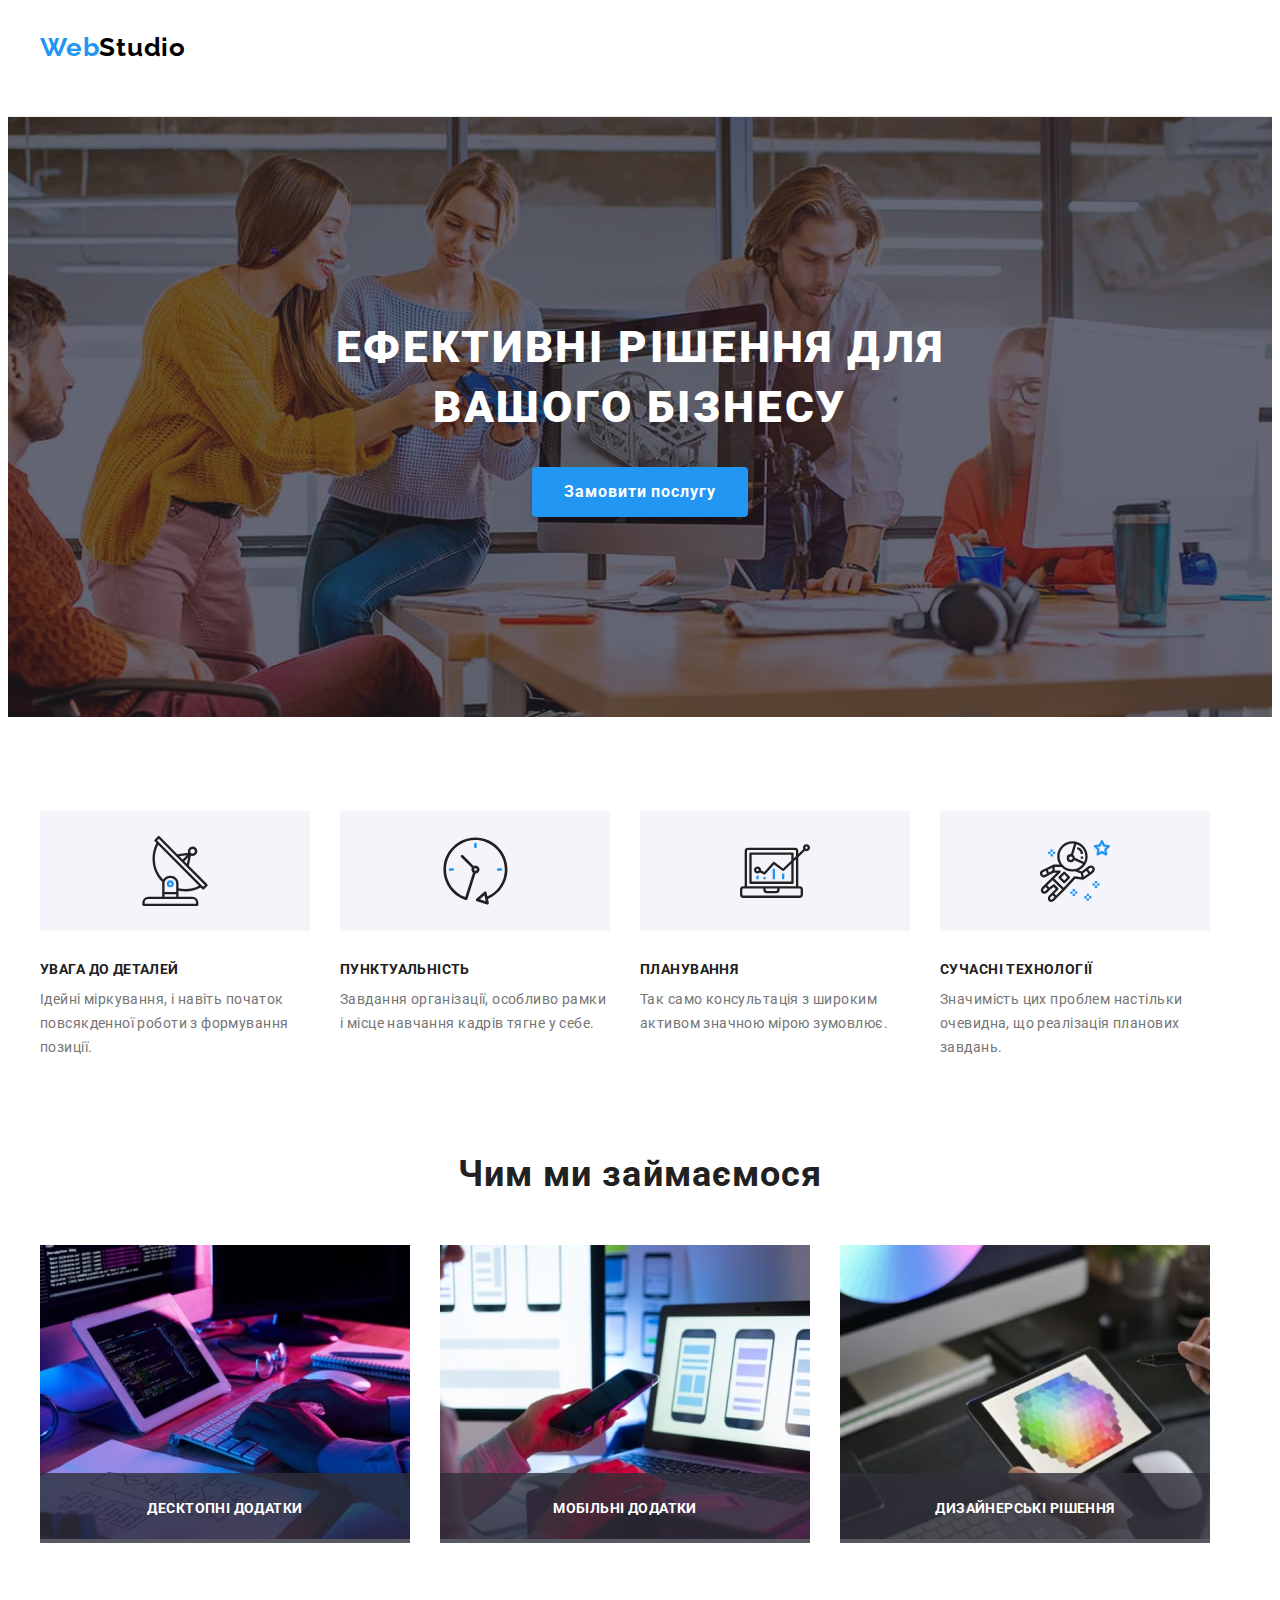
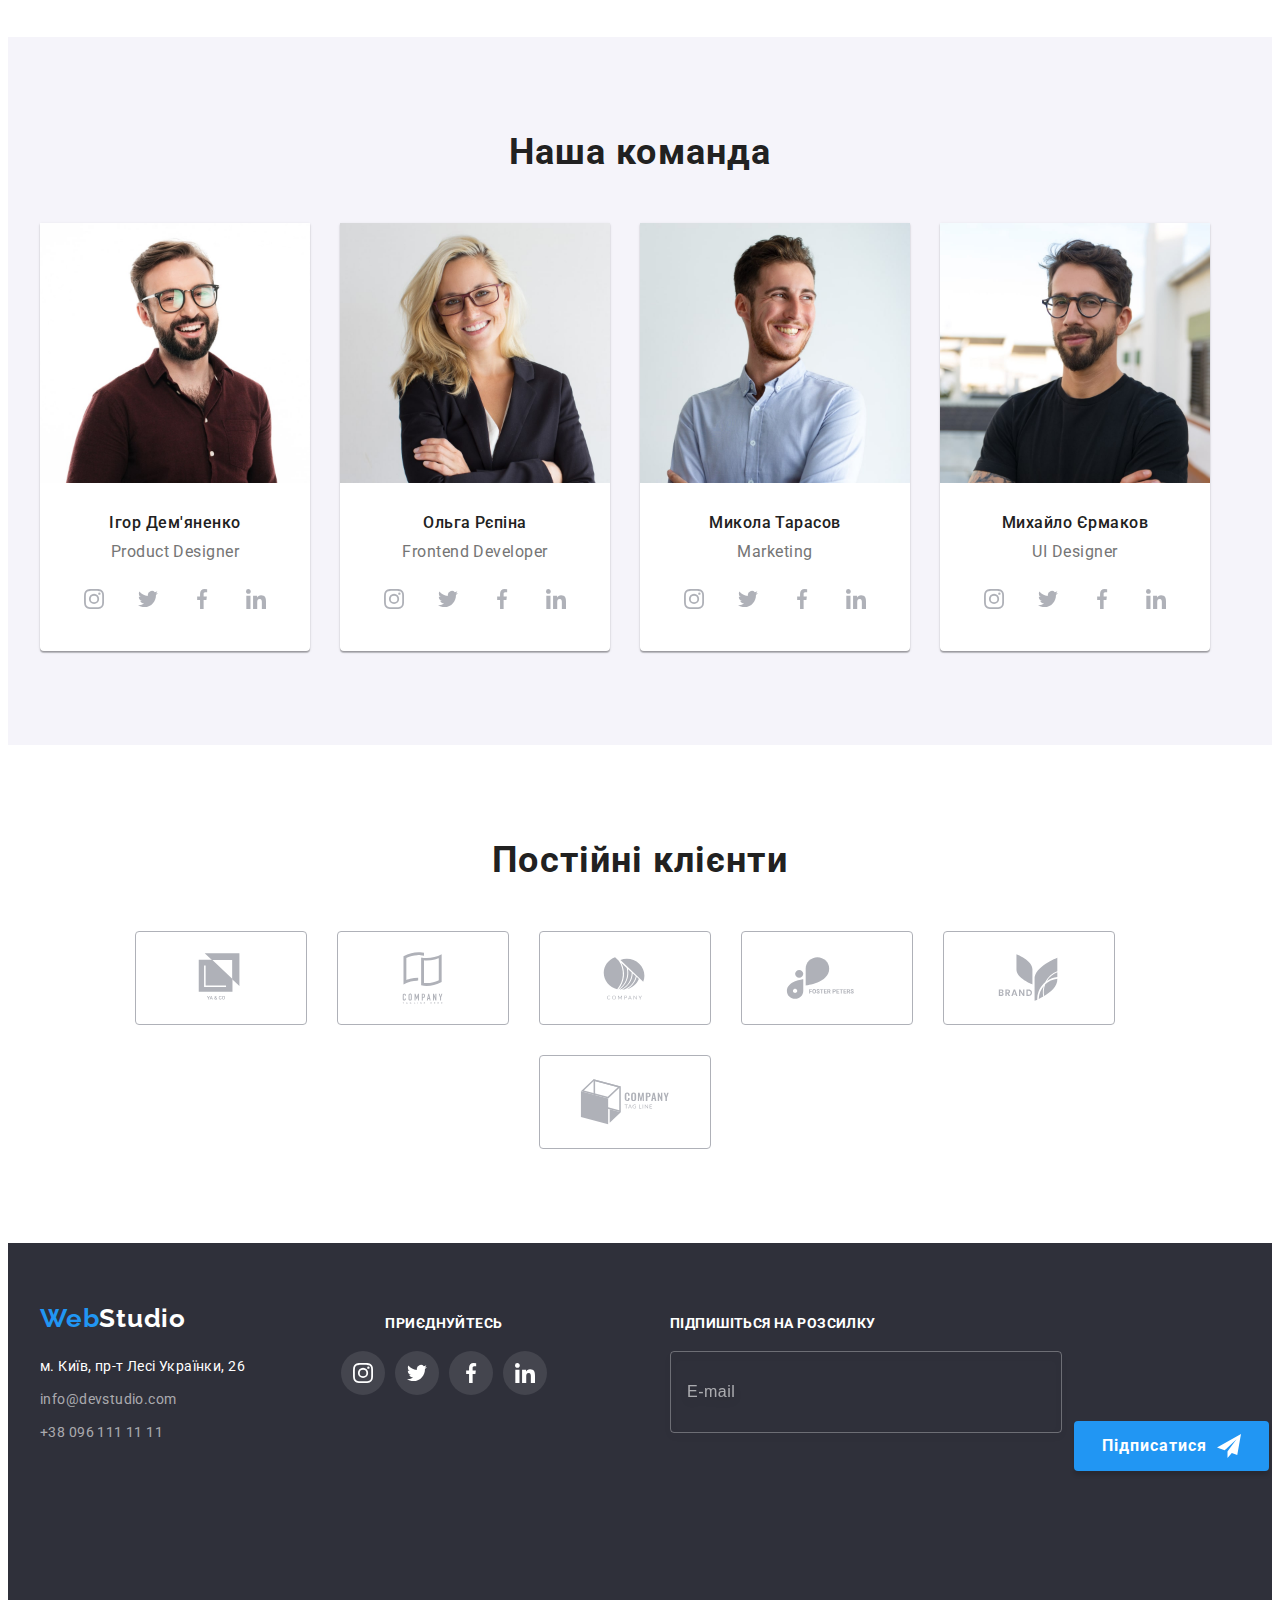
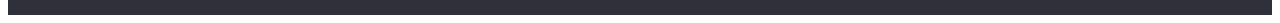
==== commit 23958a19: "Build-3" ====
--- a/index.html
+++ b/index.html
@@ -65,6 +65,7 @@
 
     <main class="main">
       <section class="hero section">
+        <div class="hero__bg"></div>
         <div class="container">
           <h1 class="hero__title">
             Ефективні рішення для<br />
--- a/css/main.min.css
+++ b/css/main.min.css
@@ -1 +1 @@
-body{font-family:"Roboto","Raleway",sans-serif;background-color:#fff;color:#212121;overflow:visible}h1,h2,h3,h4,h5,h6,p,ul{margin:0;padding:0}.link{text-decoration:none}.list{list-style-type:none}.btn{font-family:inherit;font-style:normal}.container{margin:0 auto;padding:0 15px}@media screen and (max-width: 767px){.container{max-width:480px}}@media screen and (min-width: 1200px){.container{width:1200px}}.section{padding:60px 0}@media screen and (min-width: 1200px){.section{padding:94px 0}}.header{background-color:#fff;border-bottom:1px solid #ececec;padding:10px 0;min-height:60px}@media screen and (min-width: 768px){.header{padding:26px 0}}@media screen and (min-width: 1200px){.header{padding:24px 0}}.header .container{display:-webkit-box;display:-ms-flexbox;display:flex;-webkit-box-align:center;-ms-flex-align:center;align-items:center;-webkit-box-pack:justify;-ms-flex-pack:justify;justify-content:space-between}@media screen and (max-width: 767px){.header .container{max-width:480px}}.header__logo{font-family:"Raleway","Roboto",sans-serif;font-weight:700;font-size:24px;line-height:1.1666666667;letter-spacing:.03em;color:#000}@media screen and (min-width: 1200px){.header__logo{font-size:26px;line-height:1.1923076923;margin-right:93px}}.header__logo span{color:#2196f3}.header__nav-thumb{position:absolute;opacity:0;pointer-events:none;display:none}.header__menu-button{display:inline-block;margin:0;padding:0;border:none;outline:none;background:none;cursor:pointer}.header__menu-icon{display:block}.header__is-hidden{visibility:hidden;opacity:0;pointer-events:none}.hero{background-color:#2f303a;padding:118px 0;background-image:-webkit-gradient(linear, left top, left bottom, from(rgba(47, 48, 58, 0.4)), to(rgba(47, 48, 58, 0.4))),url(../images/hero-bg.jpg);background-image:linear-gradient(rgba(47, 48, 58, 0.4), rgba(47, 48, 58, 0.4)),url(../images/hero-bg.jpg);background-size:cover;background-repeat:no-repeat;background-position:center;margin:0 auto}.hero__title{font-weight:900;font-size:26px;line-height:1.6153846154;text-align:center;letter-spacing:.06em;text-transform:uppercase;color:#fff}@media screen and (min-width: 1200px){.hero__title{font-size:44px;line-height:1.3636363636}}.hero__button{font-weight:700;font-size:16px;line-height:1.875;letter-spacing:.06em;color:#fff;background:#2196f3;-webkit-box-shadow:0px 4px 4px rgba(0,0,0,.15);box-shadow:0px 4px 4px rgba(0,0,0,.15);border:none;border-radius:4px;cursor:pointer;padding:10px 32px;display:block;margin:30px auto 0 auto;-webkit-transition-timing-function:cubic-bezier(0.4, 0, 0.2, 1);transition-timing-function:cubic-bezier(0.4, 0, 0.2, 1);-webkit-transition:250ms;transition:250ms}.hero__button:hover,.hero__button:focus{background:#188ce8}@media screen and (min-width: 1200px){.benefits__list{width:1170px;display:-webkit-box;display:-ms-flexbox;display:flex}}.benefits__items{max-width:450px;min-height:76px;margin:0 auto}@media screen and (max-width: 1199px){.benefits__items:not(:last-child){margin-bottom:30px}}@media screen and (min-width: 1200px){.benefits__items{width:270px;min-height:98px}.benefits__items:nth-child(-n+3){margin-right:30px}}.benefits__icon-thumb{width:100%;min-height:120px;display:-webkit-box;display:-ms-flexbox;display:flex;-webkit-box-pack:center;-ms-flex-pack:center;justify-content:center;-webkit-box-align:center;-ms-flex-align:center;align-items:center;margin-bottom:30px;background-color:#f5f4fa}@media screen and (min-width: 1200px){.benefits__icon-thumb{width:270px;min-height:120px}}.benefits__title{font-size:14px;line-height:1.1428571429;letter-spacing:.03em;text-transform:uppercase;color:#212121;margin-bottom:10px}@media screen and (max-width: 1199px){.benefits__title{text-align:center}}.benefits__text{font-size:14px;line-height:1.7142857143;letter-spacing:.03em;color:#757575;padding:1px 0}.benefits__icon{display:block}.about{display:none}@media screen and (min-width: 1200px){.about{display:block;padding:0 0 94px 0}.about__title{font-size:36px;line-height:1.1666666667;text-align:center;letter-spacing:.03em;color:#212121;margin-bottom:50px}.about__list{display:-webkit-box;display:-ms-flexbox;display:flex}.about__items{position:relative}.about__items:nth-child(-n+2){margin-right:30px}.about__desc{position:absolute;bottom:0;left:0;font-style:normal;font-size:14px;line-height:1.1428571429;text-align:center;letter-spacing:.03em;text-transform:uppercase;color:#fff;width:100%;padding:27px 0;background:rgba(47,48,58,.8)}}.team{background-color:#f5f4fa}.team__title{font-size:28px;line-height:1.1785714286;text-align:center;letter-spacing:.03em;color:#212121;margin-bottom:30px}@media screen and (min-width: 1200px){.team__title{font-size:36px;line-height:1.1666666667;margin-bottom:50px}}@media screen and (min-width: 1200px){.team__list{width:1170px;min-height:368px;display:-webkit-box;display:-ms-flexbox;display:flex}}.team__items{background-color:#fff;max-width:450px;max-height:622px;-webkit-box-shadow:0px 1px 3px rgba(0,0,0,.12),0px 1px 1px rgba(0,0,0,.14),0px 2px 1px rgba(0,0,0,.2);box-shadow:0px 1px 3px rgba(0,0,0,.12),0px 1px 1px rgba(0,0,0,.14),0px 2px 1px rgba(0,0,0,.2);border-radius:0px 0px 4px 4px;padding-bottom:24px}@media screen and (min-width: 1200px){.team__items{width:270px;min-height:368px;padding-bottom:30px}.team__items:nth-child(-n+3){margin-right:30px}}@media screen and (max-width: 1199px){.team__items{margin:0 auto;margin-bottom:30px}}.team__img{display:block;margin:0 auto;width:100%;max-width:450px;height:100%;max-height:460px}.team__desc{padding-top:30px}.team__user{font-weight:500;font-size:16px;line-height:1.1875;text-align:center;letter-spacing:.03em;color:#212121;margin-bottom:10px}.team__text{font-size:16px;line-height:1.1875;text-align:center;letter-spacing:.03em;color:#757575;margin-bottom:16px}.team__link-list{width:206px;margin:0 auto;display:-webkit-box;display:-ms-flexbox;display:flex}@media screen and (min-width: 1200px){.team__link-list{padding:0 32px;margin:0}}.team__link-item:not(:last-child){margin-right:10px}.team__link{display:-webkit-inline-box;display:-ms-inline-flexbox;display:inline-flex;width:44px;height:44px;background-color:#fff;border-radius:50%;-webkit-box-pack:center;-ms-flex-pack:center;justify-content:center;-webkit-box-align:center;-ms-flex-align:center;align-items:center;color:#afb1b8;-webkit-transition-timing-function:cubic-bezier(0.4, 0, 0.2, 1);transition-timing-function:cubic-bezier(0.4, 0, 0.2, 1);-webkit-transition:250ms;transition:250ms}.team__link:hover,.team__link:focus{background-color:#2196f3;color:#fff}.team__link-icon{fill:currentColor}.client__title{font-size:28px;line-height:1.1785714286;text-align:center;letter-spacing:.03em;color:#212121;margin-bottom:30px}@media screen and (min-width: 1200){.client__title{font-size:36px;line-height:1.1666666667;margin-bottom:50px}}.client__list{display:-webkit-box;display:-ms-flexbox;display:flex;-webkit-box-pack:center;-ms-flex-pack:center;justify-content:center;-ms-flex-wrap:wrap;flex-wrap:wrap;row-gap:30px;-webkit-column-gap:30px;-moz-column-gap:30px;column-gap:30px}@media screen and (min-width: 1200){.client__list{width:1170px;min-height:92px}}.client__link{display:-webkit-inline-box;display:-ms-inline-flexbox;display:inline-flex;-webkit-box-pack:center;-ms-flex-pack:center;justify-content:center;-webkit-box-align:center;-ms-flex-align:center;align-items:center;width:210px;height:92px;border:1px solid #afb1b8;border-radius:4px;color:#afb1b8;-webkit-transition-timing-function:cubic-bezier(0.4, 0, 0.2, 1);transition-timing-function:cubic-bezier(0.4, 0, 0.2, 1);-webkit-transition:250ms;transition:250ms}@media screen and (min-width: 1200px){.client__link{width:170px;height:92px}}.client__link:hover,.client__link:focus{border:1px solid #2196f3;color:#2196f3}.client__icon{fill:currentColor}.footer{background-color:#2f303a;padding:60px 0;max-height:603px}@media screen and (min-width: 1200px){.footer{max-height:252px}}.footer__section{display:-webkit-box;display:-ms-flexbox;display:flex}@media screen and (max-width: 767px){.footer__section{-webkit-box-orient:vertical;-webkit-box-direction:normal;-ms-flex-direction:column;flex-direction:column}}@media screen and (max-width: 767px){.footer__address{width:100%;margin-bottom:60px}}@media screen and (min-width: 1200px){.footer__address{margin-right:70px}}.footer__logo{font-family:"Raleway","Roboto",sans-serif;font-weight:700;font-size:24px;line-height:1.1666666667;letter-spacing:.03em;color:#fff;margin-bottom:20px}@media screen and (max-width: 767px){.footer__logo{display:block;text-align:center}}@media screen and (min-width: 1200px){.footer__logo{font-size:26px;line-height:1.1923076923}}.footer__logo span{color:#2196f3}.footer__address-list{width:231px;min-height:81px;display:block}@media screen and (max-width: 767px){.footer__address-list{width:100%;display:-webkit-box;display:-ms-flexbox;display:flex;-webkit-box-orient:vertical;-webkit-box-direction:normal;-ms-flex-direction:column;flex-direction:column;-webkit-box-align:center;-ms-flex-align:center;align-items:center}}.footer__links{font-size:14px;line-height:1.7142857143;letter-spacing:.03em;font-style:normal;color:#fff;display:block;-webkit-transition-timing-function:cubic-bezier(0.4, 0, 0.2, 1);transition-timing-function:cubic-bezier(0.4, 0, 0.2, 1);-webkit-transition:250ms;transition:250ms}.footer__address-item:not(:last-child){margin-bottom:8px}@media screen and (min-width: 1200px){.footer__address-item:not(:last-child){margin-bottom:9px}}.footer__address-item:not(:first-child) .footer__links{color:rgba(255,255,255,.6)}.footer__address-item:hover .footer__links,.footer__address-item:focus .footer__links{color:#2196f3}.footer__social{width:206px;min-height:80px}@media screen and (max-width: 767px){.footer__social{display:-webkit-box;display:-ms-flexbox;display:flex;-ms-flex-wrap:wrap;flex-wrap:wrap;-webkit-box-pack:center;-ms-flex-pack:center;justify-content:center;margin:0 auto 60px auto}}@media screen and (min-width: 1200px){.footer__social{padding:12px 0 40px 0;margin-right:auto}}.footer__social-title{display:block;text-align:center;font-size:14px;line-height:1.1428571429;letter-spacing:.03em;text-transform:uppercase;color:#fff;margin-bottom:20px}.footer__social-list{width:100%;padding:0;display:-webkit-box;display:-ms-flexbox;display:flex}.footer__social-item:not(:last-child){margin-right:10px}.footer__social-link{display:-webkit-inline-box;display:-ms-inline-flexbox;display:inline-flex;width:44px;height:44px;background-color:rgba(255,255,255,.1);border-radius:50%;-webkit-box-pack:center;-ms-flex-pack:center;justify-content:center;-webkit-box-align:center;-ms-flex-align:center;align-items:center;color:#fff;-webkit-transition-timing-function:cubic-bezier(0.4, 0, 0.2, 1);transition-timing-function:cubic-bezier(0.4, 0, 0.2, 1);-webkit-transition:250ms;transition:250ms}.footer__social-link:hover,.footer__social-link:focus{background-color:#2196f3}.footer__social-icon{fill:currentColor}.footer__form{display:-webkit-box;display:-ms-flexbox;display:flex;width:100%;min-height:156px}@media screen and (max-width: 767px){.footer__form{-webkit-box-orient:vertical;-webkit-box-direction:normal;-ms-flex-direction:column;flex-direction:column;-webkit-box-align:center;-ms-flex-align:center;align-items:center}}@media screen and (min-width: 1200px){.footer__form{width:570px;height:86px;padding:12px 0 58px 0}}@media screen and (max-width: 1199px){.footer__form-field{width:100%}}@media screen and (min-width: 1200px){.footer__form-field{margin-right:12px}}.footer__form-label{display:block;font-family:"Roboto";font-style:normal;font-weight:700;font-size:14px;line-height:1.1428571429;letter-spacing:.03em;text-transform:uppercase;color:#fff;margin-bottom:20px}@media screen and (max-width: 1199px){.footer__form-label{text-align:center}}.footer__form-input{width:358px;height:50px;padding:15px 16px;border:1px solid rgba(255,255,255,.3);-webkit-filter:drop-shadow(0px 4px 4px rgba(0, 0, 0, 0.15));filter:drop-shadow(0px 4px 4px rgba(0, 0, 0, 0.15));border-radius:4px;background-color:inherit;color:#fff;font-size:16px;line-height:1.25;display:-webkit-box;display:-ms-flexbox;display:flex;-webkit-box-align:center;-ms-flex-align:center;align-items:center;letter-spacing:.03em}.footer__form-input::-webkit-input-placeholder{color:rgba(255,255,255,.6)}.footer__form-input::-moz-placeholder{color:rgba(255,255,255,.6)}.footer__form-input:-ms-input-placeholder{color:rgba(255,255,255,.6)}.footer__form-input::-ms-input-placeholder{color:rgba(255,255,255,.6)}.footer__form-input::placeholder{color:rgba(255,255,255,.6)}@media screen and (max-width: 1199px){.footer__form-input{width:100%}}.footer__form-button{display:inline-block;width:200px;height:50px;padding:10px 28px;margin-top:auto;font-family:"Roboto";font-style:normal;font-weight:700;font-size:16px;line-height:1.875;display:-webkit-box;display:-ms-flexbox;display:flex;-webkit-box-pack:center;-ms-flex-pack:center;justify-content:center;-webkit-box-align:center;-ms-flex-align:center;align-items:center;letter-spacing:.06em;color:#fff;background-color:#2196f3;-webkit-box-shadow:0px 4px 4px rgba(0,0,0,.15);box-shadow:0px 4px 4px rgba(0,0,0,.15);border-radius:4px;border:none;cursor:pointer;-webkit-transition-timing-function:cubic-bezier(0.4, 0, 0.2, 1);transition-timing-function:cubic-bezier(0.4, 0, 0.2, 1);-webkit-transition:250ms;transition:250ms}.footer__form-button:hover,.footer__form-button:focus{background:#188ce8}.footer__form-icon{fill:currentColor;margin-left:10px}.backdrop{position:fixed;top:0;left:0;width:100%;height:100%;background:rgba(0,0,0,.2);-webkit-transform:scale(1);transform:scale(1);opacity:1;padding:0 15px;-webkit-transition-timing-function:cubic-bezier(0.4, 0, 0.2, 1);transition-timing-function:cubic-bezier(0.4, 0, 0.2, 1);-webkit-transition:250ms;transition:250ms;display:-webkit-box;display:-ms-flexbox;display:flex;-webkit-box-pack:center;-ms-flex-pack:center;justify-content:center;-webkit-box-align:center;-ms-flex-align:center;align-items:center}.is-hidden{visibility:hidden;opacity:0;pointer-events:none;-webkit-transform:scale(1.05);transform:scale(1.05)}.modal{position:relative;width:100%;min-width:280px;min-height:609px;background:#fff;-webkit-box-shadow:0px 1px 3px rgba(0,0,0,.12),0px 1px 1px rgba(0,0,0,.14),0px 2px 1px rgba(0,0,0,.2);box-shadow:0px 1px 3px rgba(0,0,0,.12),0px 1px 1px rgba(0,0,0,.14),0px 2px 1px rgba(0,0,0,.2);border-radius:4px;padding:40px;overflow-y:scroll}@media screen and (min-width: 480px){.modal{width:450px}}@media screen and (min-width: 1200px){.modal{width:528px;min-height:581px}}.modal__exit-button{position:absolute;top:8px;right:8px;display:-webkit-box;display:-ms-flexbox;display:flex;-webkit-box-pack:center;-ms-flex-pack:center;justify-content:center;-webkit-box-align:center;-ms-flex-align:center;align-items:center;width:30px;height:30px;margin:0;padding:0;background-color:#fff;border:1px solid rgba(0,0,0,.1);border-radius:50%;color:#000;cursor:pointer;-webkit-transition-timing-function:cubic-bezier(0.4, 0, 0.2, 1);transition-timing-function:cubic-bezier(0.4, 0, 0.2, 1);-webkit-transition:250ms;transition:250ms}.modal__exit-button:hover,.modal__exit-button:focus{color:#2196f3}.modal__exit-icon{fill:currentColor}.modal__form-title{font-family:"Roboto";font-style:normal;font-size:20px;line-height:1.5;text-align:center;letter-spacing:.03em;color:#212121;margin-bottom:12px}@media screen and (min-width: 1200px){.modal__form-title{line-height:1.15}}.modal__form-field{display:-webkit-box;display:-ms-flexbox;display:flex;-webkit-box-orient:vertical;-webkit-box-direction:normal;-ms-flex-direction:column;flex-direction:column;position:relative;margin-bottom:10px}.modal__form-label{font-family:"Roboto";font-style:normal;font-size:12px;line-height:1.1666666667;letter-spacing:.01em;color:#757575;margin-bottom:4px}.modal__form-input{display:inline-block;width:100%;height:40px;border:1px solid rgba(33,33,33,.2);border-radius:4px;padding:12px 42px;font-family:"Roboto";font-style:normal;font-size:12px;line-height:1.1666666667;letter-spacing:.01em;color:#212121;-webkit-transition-timing-function:cubic-bezier(0.4, 0, 0.2, 1);transition-timing-function:cubic-bezier(0.4, 0, 0.2, 1);-webkit-transition:250ms;transition:250ms}.modal__form-input-icon{fill:#212121;display:inline-block;position:absolute;left:12px;bottom:11px;fill:currentColor;-webkit-transition-timing-function:cubic-bezier(0.4, 0, 0.2, 1);transition-timing-function:cubic-bezier(0.4, 0, 0.2, 1);-webkit-transition:250ms;transition:250ms}.modal__form-field:focus-within .modal__form-input,.modal__form-field:focus-within .modal__form-textarea{border:1px solid #2196f3;outline:none}.modal__form-field:focus-within{color:#2196f3}.modal__form-textarea{width:100%;height:120px;resize:none;border:1px solid rgba(33,33,33,.2);border-radius:4px;padding:12px 16px;font-family:"Roboto";font-style:normal;font-size:12px;line-height:1.1666666667;letter-spacing:.01em;color:#212121;-webkit-transition-timing-function:cubic-bezier(0.4, 0, 0.2, 1);transition-timing-function:cubic-bezier(0.4, 0, 0.2, 1);-webkit-transition:250ms;transition:250ms}.modal__form-textarea::-webkit-input-placeholder{font-family:"Roboto";font-style:normal;font-size:12px;line-height:1.3333333333;letter-spacing:.01em;color:rgba(117,117,117,.5)}.modal__form-textarea::-moz-placeholder{font-family:"Roboto";font-style:normal;font-size:12px;line-height:1.3333333333;letter-spacing:.01em;color:rgba(117,117,117,.5)}.modal__form-textarea:-ms-input-placeholder{font-family:"Roboto";font-style:normal;font-size:12px;line-height:1.3333333333;letter-spacing:.01em;color:rgba(117,117,117,.5)}.modal__form-textarea::-ms-input-placeholder{font-family:"Roboto";font-style:normal;font-size:12px;line-height:1.3333333333;letter-spacing:.01em;color:rgba(117,117,117,.5)}.modal__form-textarea::placeholder{font-family:"Roboto";font-style:normal;font-size:12px;line-height:1.3333333333;letter-spacing:.01em;color:rgba(117,117,117,.5)}@media screen and (min-width: 1200px){.modal__form-textarea::-webkit-input-placeholder{line-height:1.1666666667}.modal__form-textarea::-moz-placeholder{line-height:1.1666666667}.modal__form-textarea:-ms-input-placeholder{line-height:1.1666666667}.modal__form-textarea::-ms-input-placeholder{line-height:1.1666666667}.modal__form-textarea::placeholder{line-height:1.1666666667}}.modal__form-checkbox-field{display:-webkit-box;display:-ms-flexbox;display:flex;-webkit-box-align:center;-ms-flex-align:center;align-items:center;margin:20px 0 30px 0}.modal__form-checkbox{-webkit-appearance:none;-moz-appearance:none;appearance:none;position:absolute}.modal__form-checkbox-icon-span{display:-webkit-box;display:-ms-flexbox;display:flex;-webkit-box-pack:center;-ms-flex-pack:center;justify-content:center;-webkit-box-align:center;-ms-flex-align:center;align-items:center;width:16px;height:15px;color:#fff;border:2px solid #212121;border-radius:2px;margin-right:7px;-webkit-transition-timing-function:cubic-bezier(0.4, 0, 0.2, 1);transition-timing-function:cubic-bezier(0.4, 0, 0.2, 1);-webkit-transition:250ms;transition:250ms}.modal__form-checkbox-icon{fill:currentColor}.modal__form-checkbox:checked+.modal__form-checkbox-icon-span{background-color:#2196f3;border:2px solid #2196f3}.modal__form-checkbox-label{display:inline-block;font-family:"Roboto";font-style:normal;font-size:12px;line-height:1.1666666667;letter-spacing:.03em;color:#757575;-webkit-user-select:none;-moz-user-select:none;-ms-user-select:none;user-select:none}@media screen and (min-width: 1200px){.modal__form-checkbox-label{font-size:14px;line-height:1.7142857143}}.modal__form-checkbox-link{color:#2196f3}.modal__form-button{display:block;padding:10px 52px;margin:0 auto;font-family:"Roboto";font-style:normal;font-weight:700;font-size:16px;line-height:1.875;letter-spacing:.06em;color:#fff;background:#2196f3;-webkit-box-shadow:0px 4px 4px rgba(0,0,0,.15);box-shadow:0px 4px 4px rgba(0,0,0,.15);border-radius:4px;border:none;cursor:pointer;-webkit-transition-timing-function:cubic-bezier(0.4, 0, 0.2, 1);transition-timing-function:cubic-bezier(0.4, 0, 0.2, 1);-webkit-transition:250ms;transition:250ms}.modal__form-button:hover,.modal__form-button:focus{background:#188ce8}/*# sourceMappingURL=main.min.css.map */+body{font-family:"Roboto","Raleway",sans-serif;background-color:#fff;color:#212121;overflow:visible}h1,h2,h3,h4,h5,h6,p,ul{margin:0;padding:0}.link{text-decoration:none}.list{list-style-type:none}.btn{font-family:inherit;font-style:normal}.container{margin:0 auto;padding:0 15px}@media screen and (max-width: 767px){.container{max-width:480px}}@media screen and (min-width: 768px){.container{width:768px}}@media screen and (min-width: 1200px){.container{width:1200px}}.section{padding:60px 0;z-index:1}@media screen and (min-width: 1200px){.section{padding:94px 0}}.header{background-color:#fff;border-bottom:1px solid #ececec;padding:10px 0;min-height:60px}@media screen and (min-width: 768px){.header{padding:26px 0}}@media screen and (min-width: 1200px){.header{padding:24px 0}}.header .container{display:-webkit-box;display:-ms-flexbox;display:flex;-webkit-box-align:center;-ms-flex-align:center;align-items:center}@media screen and (max-width: 767px){.header .container{-webkit-box-pack:justify;-ms-flex-pack:justify;justify-content:space-between;max-width:480px}}.header__logo{font-family:"Raleway","Roboto",sans-serif;font-weight:700;font-size:24px;line-height:1.1666666667;letter-spacing:.03em;color:#000}@media screen and (min-width: 1200px){.header__logo{font-size:26px;line-height:1.1923076923;margin-right:93px}}.header__logo span{color:#2196f3}.header__menu-button{display:inline-block;margin:0;padding:0;border:none;outline:none;background:none;cursor:pointer}@media screen and (min-width: 768px){.header__menu-button{display:none}}.header__menu-icon{display:block}.header__is-hidden{visibility:hidden;opacity:0;pointer-events:none;display:none}.header__nav-thumb{position:absolute;width:100%}.header-nav{margin-right:auto}.header-nav__list{display:-webkit-box;display:-ms-flexbox;display:flex}.header-nav__link{font-weight:500;font-size:14px;line-height:1.1428571429;letter-spacing:.02em;color:var(--primary-color);margin-right:50px;padding:32px 0;position:relative;-webkit-transition-timing-function:cubic-bezier(0.4, 0, 0.2, 1);transition-timing-function:cubic-bezier(0.4, 0, 0.2, 1);-webkit-transition:250ms;transition:250ms}.header-nav__link:hover,.header-nav__link:focus{color:var(--accent-color)}.current::after{position:absolute;bottom:0;left:50%;-webkit-transform:translateX(-50%);transform:translateX(-50%);content:"";width:100%;height:4px;background:var(--accent-color);border-radius:2px}.header-address{display:-webkit-box;display:-ms-flexbox;display:flex}.header-address__link{display:-webkit-inline-box;display:-ms-inline-flexbox;display:inline-flex;font-weight:500;font-size:14px;line-height:1.1428571429;letter-spacing:.02em;color:var(--tertiary-color);margin-left:50px;padding:5px 0 5px 0;-webkit-transition-timing-function:cubic-bezier(0.4, 0, 0.2, 1);transition-timing-function:cubic-bezier(0.4, 0, 0.2, 1);-webkit-transition:250ms;transition:250ms}.header-address__link:hover,.header-address__link:focus{color:var(--accent-color)}.header-address__icon{fill:currentColor;margin-right:10px}.hero{position:relative;background-color:#2f303a;padding:118px 0;margin:0 auto}@media screen and (min-width: 1200px){.hero{padding:200px 0}}.hero__bg{position:absolute;top:50%;left:50%;-webkit-transform:translate(-50%, -50%);transform:translate(-50%, -50%);width:100%;max-width:1600px;height:100%;z-index:-1;pointer-events:none;background-image:-webkit-gradient(linear, left top, left bottom, from(rgba(47, 48, 58, 0.4)), to(rgba(47, 48, 58, 0.4))),url(../images/hero-bg.jpg);background-image:linear-gradient(rgba(47, 48, 58, 0.4), rgba(47, 48, 58, 0.4)),url(../images/hero-bg.jpg);background-size:cover;background-repeat:no-repeat;background-position:center}.hero__title{z-index:2;font-weight:900;font-size:26px;line-height:1.6153846154;text-align:center;letter-spacing:.06em;text-transform:uppercase;color:#fff}@media screen and (min-width: 1200px){.hero__title{font-size:44px;line-height:1.3636363636}}.hero__button{z-index:2;font-weight:700;font-size:16px;line-height:1.875;letter-spacing:.06em;color:#fff;background:#2196f3;-webkit-box-shadow:0px 4px 4px rgba(0,0,0,.15);box-shadow:0px 4px 4px rgba(0,0,0,.15);border:none;border-radius:4px;cursor:pointer;padding:10px 24px;display:block;margin:30px auto 0 auto;-webkit-transition-timing-function:cubic-bezier(0.4, 0, 0.2, 1);transition-timing-function:cubic-bezier(0.4, 0, 0.2, 1);-webkit-transition:250ms;transition:250ms}@media screen and (min-width: 1200px){.hero__button{padding:10px 32px}}.hero__button:hover,.hero__button:focus{background:#188ce8}.benefits__list{gap:30px}@media screen and (min-width: 768px)and (max-width: 1199px){.benefits__list{width:738px;height:480px;display:-webkit-box;display:-ms-flexbox;display:flex;-ms-flex-wrap:wrap;flex-wrap:wrap}}@media screen and (min-width: 1200px){.benefits__list{width:1170px;display:-webkit-box;display:-ms-flexbox;display:flex}}.benefits__items{max-width:450px;min-height:76px;margin:0 auto}@media screen and (max-width: 767px){.benefits__items:not(:last-child){margin-bottom:30px}}@media screen and (min-width: 768px)and (max-width: 1199px){.benefits__items{max-width:354px;min-height:224px}}@media screen and (min-width: 1200px){.benefits__items{width:270px;min-height:98px}}.benefits__icon-thumb{width:100%;min-height:120px;display:-webkit-box;display:-ms-flexbox;display:flex;-webkit-box-pack:center;-ms-flex-pack:center;justify-content:center;-webkit-box-align:center;-ms-flex-align:center;align-items:center;margin-bottom:30px;background-color:#f5f4fa}@media screen and (min-width: 1200px){.benefits__icon-thumb{width:270px;min-height:120px}}.benefits__title{font-size:14px;line-height:1.1428571429;letter-spacing:.03em;text-transform:uppercase;color:#212121;margin-bottom:10px}@media screen and (max-width: 767px){.benefits__title{text-align:center}}.benefits__text{font-size:14px;line-height:1.7142857143;letter-spacing:.03em;color:#757575}@media screen and (max-width: 1199px){.benefits__text{padding:1px 0}}.benefits__icon{display:block}.about{display:none}@media screen and (min-width: 1200px){.about{display:block;padding:0 0 94px 0}.about__title{font-size:36px;line-height:1.1666666667;text-align:center;letter-spacing:.03em;color:#212121;margin-bottom:50px}.about__list{display:-webkit-box;display:-ms-flexbox;display:flex}.about__items{position:relative}.about__items:nth-child(-n+2){margin-right:30px}.about__desc{position:absolute;bottom:0;left:0;font-style:normal;font-size:14px;line-height:1.1428571429;text-align:center;letter-spacing:.03em;text-transform:uppercase;color:#fff;width:100%;padding:27px 0;background:rgba(47,48,58,.8)}}.team{background-color:#f5f4fa}.team__title{font-size:28px;line-height:1.1785714286;text-align:center;letter-spacing:.03em;color:#212121;margin-bottom:30px}@media screen and (min-width: 1200px){.team__title{font-size:36px;line-height:1.1666666667;margin-bottom:50px}}@media screen and (min-width: 768px){.team__list{display:-webkit-box;display:-ms-flexbox;display:flex;-ms-flex-wrap:wrap;flex-wrap:wrap;gap:30px}}@media screen and (min-width: 1200px){.team__list{width:1170px;min-height:368px}}.team__items{background-color:#fff;max-width:450px;max-height:622px;-webkit-box-shadow:0px 1px 3px rgba(0,0,0,.12),0px 1px 1px rgba(0,0,0,.14),0px 2px 1px rgba(0,0,0,.2);box-shadow:0px 1px 3px rgba(0,0,0,.12),0px 1px 1px rgba(0,0,0,.14),0px 2px 1px rgba(0,0,0,.2);border-radius:0px 0px 4px 4px;padding-bottom:24px}@media screen and (max-width: 767px){.team__items{margin:0 auto}.team__items:not(:last-child){margin-bottom:30px}}@media screen and (min-width: 768px)and (max-width: 1199px){.team__items{width:354px;height:536px}}@media screen and (min-width: 1200px){.team__items{width:270px;min-height:368px;padding-bottom:30px}}.team__img{display:block;margin:0 auto;width:100%;max-width:450px;height:100%;max-height:460px}@media screen and (min-width: 768px){.team__img{height:374px}}@media screen and (min-width: 1200px){.team__img{width:270px;height:260px}}.team__desc{padding-top:30px}.team__user{font-weight:500;font-size:16px;line-height:1.1875;text-align:center;letter-spacing:.03em;color:#212121;margin-bottom:10px}.team__text{font-size:16px;line-height:1.1875;text-align:center;letter-spacing:.03em;color:#757575;margin-bottom:16px}.team__link-list{width:206px;margin:0 auto;display:-webkit-box;display:-ms-flexbox;display:flex}@media screen and (min-width: 1200px){.team__link-list{padding:0 32px;margin:0}}.team__link-item:not(:last-child){margin-right:10px}.team__link{display:-webkit-inline-box;display:-ms-inline-flexbox;display:inline-flex;width:44px;height:44px;background-color:#fff;border-radius:50%;-webkit-box-pack:center;-ms-flex-pack:center;justify-content:center;-webkit-box-align:center;-ms-flex-align:center;align-items:center;color:#afb1b8;-webkit-transition-timing-function:cubic-bezier(0.4, 0, 0.2, 1);transition-timing-function:cubic-bezier(0.4, 0, 0.2, 1);-webkit-transition:250ms;transition:250ms}.team__link:hover,.team__link:focus{background-color:#2196f3;color:#fff}.team__link-icon{fill:currentColor}.client__title{font-size:28px;line-height:1.1785714286;text-align:center;letter-spacing:.03em;color:#212121;margin-bottom:30px}@media screen and (min-width: 1200px){.client__title{font-size:36px;line-height:1.1666666667;margin-bottom:50px}}.client__list{display:-webkit-box;display:-ms-flexbox;display:flex;-webkit-box-pack:center;-ms-flex-pack:center;justify-content:center;-ms-flex-wrap:wrap;flex-wrap:wrap;row-gap:30px;-webkit-column-gap:30px;-moz-column-gap:30px;column-gap:30px}@media screen and (min-width: 1200px){.client__list{width:1170px;min-height:92px}}.client__link{display:-webkit-inline-box;display:-ms-inline-flexbox;display:inline-flex;-webkit-box-pack:center;-ms-flex-pack:center;justify-content:center;-webkit-box-align:center;-ms-flex-align:center;align-items:center;width:210px;height:92px;border:1px solid #afb1b8;border-radius:4px;color:#afb1b8;-webkit-transition-timing-function:cubic-bezier(0.4, 0, 0.2, 1);transition-timing-function:cubic-bezier(0.4, 0, 0.2, 1);-webkit-transition:250ms;transition:250ms}@media screen and (min-width: 1200px){.client__link{width:170px;height:92px}}.client__link:hover,.client__link:focus{border:1px solid #2196f3;color:#2196f3}.client__icon{fill:currentColor}.footer{background-color:#2f303a;padding:60px 0;max-height:603px}@media screen and (min-width: 768px){.footer{min-height:463px}}@media screen and (min-width: 1200px){.footer{min-height:252px}}@media screen and (min-width: 768px)and (max-width: 1199px){.footer .container{padding:0 76px 0 89px}}.footer__section{display:-webkit-box;display:-ms-flexbox;display:flex;-ms-flex-wrap:wrap;flex-wrap:wrap}@media screen and (max-width: 767px){.footer__section{-webkit-box-orient:vertical;-webkit-box-direction:normal;-ms-flex-direction:column;flex-direction:column}}.footer__address{height:127px}@media screen and (max-width: 767px){.footer__address{width:100%;margin:0 auto 60px auto}}@media screen and (min-width: 768px){.footer__address{margin-right:165px}}@media screen and (max-width: 1199px){.footer__address{width:232px}}@media screen and (min-width: 768px)and (max-width: 1199px){.footer__address{margin-bottom:60px}}@media screen and (min-width: 1200px){.footer__address{min-height:132px;margin-right:70px}}.footer__logo{font-family:"Raleway","Roboto",sans-serif;font-weight:700;font-size:24px;line-height:1.1666666667;letter-spacing:.03em;color:#fff}@media screen and (max-width: 1199px){.footer__logo{display:block;text-align:center}}@media screen and (min-width: 1200px){.footer__logo{font-size:26px;line-height:1.1923076923}}.footer__logo span{color:#2196f3}.footer__address-list{margin-top:20px;width:231px;min-height:81px;display:block}@media screen and (max-width: 1199px){.footer__address-list{width:100%;display:-webkit-box;display:-ms-flexbox;display:flex;-webkit-box-orient:vertical;-webkit-box-direction:normal;-ms-flex-direction:column;flex-direction:column;-webkit-box-align:center;-ms-flex-align:center;align-items:center}}.footer__links{font-size:14px;line-height:1.7142857143;letter-spacing:.03em;font-style:normal;color:#fff;display:block;-webkit-transition-timing-function:cubic-bezier(0.4, 0, 0.2, 1);transition-timing-function:cubic-bezier(0.4, 0, 0.2, 1);-webkit-transition:250ms;transition:250ms}.footer__address-item:not(:last-child){margin-bottom:8px}@media screen and (min-width: 1200px){.footer__address-item:not(:last-child){margin-bottom:9px}}.footer__address-item:not(:first-child) .footer__links{color:rgba(255,255,255,.6)}.footer__address-item:hover .footer__links,.footer__address-item:focus .footer__links{color:#2196f3}.footer__social{width:206px;min-height:80px}@media screen and (max-width: 767px){.footer__social{display:-webkit-box;display:-ms-flexbox;display:flex;-ms-flex-wrap:wrap;flex-wrap:wrap;-webkit-box-pack:center;-ms-flex-pack:center;justify-content:center;margin:0 auto 60px auto}}@media screen and (min-width: 768px){.footer__social{padding-top:5px}}@media screen and (min-width: 1200px){.footer__social{padding:12px 0 40px 0;margin-right:auto}}.footer__social-title{display:block;text-align:center;font-size:14px;line-height:1.1428571429;letter-spacing:.03em;text-transform:uppercase;color:#fff;margin-bottom:20px}.footer__social-list{width:100%;padding:0;display:-webkit-box;display:-ms-flexbox;display:flex}.footer__social-item:not(:last-child){margin-right:10px}.footer__social-link{display:-webkit-inline-box;display:-ms-inline-flexbox;display:inline-flex;width:44px;height:44px;background-color:rgba(255,255,255,.1);border-radius:50%;-webkit-box-pack:center;-ms-flex-pack:center;justify-content:center;-webkit-box-align:center;-ms-flex-align:center;align-items:center;color:#fff;-webkit-transition-timing-function:cubic-bezier(0.4, 0, 0.2, 1);transition-timing-function:cubic-bezier(0.4, 0, 0.2, 1);-webkit-transition:250ms;transition:250ms}.footer__social-link:hover,.footer__social-link:focus{background-color:#2196f3}.footer__social-icon{fill:currentColor}.footer__form{display:-webkit-box;display:-ms-flexbox;display:flex;width:100%;min-height:156px}@media screen and (max-width: 1199px){.footer__form{-webkit-box-orient:vertical;-webkit-box-direction:normal;-ms-flex-direction:column;flex-direction:column;-webkit-box-align:center;-ms-flex-align:center;align-items:center}}@media screen and (min-width: 1200px){.footer__form{width:570px;height:86px;padding:12px 0 58px 0}}@media screen and (max-width: 1199px){.footer__form-field{width:100%}}@media screen and (min-width: 1200px){.footer__form-field{margin-right:12px}}.footer__form-label{display:block;font-family:"Roboto";font-style:normal;font-weight:700;font-size:14px;line-height:1.1428571429;letter-spacing:.03em;text-transform:uppercase;color:#fff;margin-bottom:20px}@media screen and (max-width: 1199px){.footer__form-label{text-align:center}}.footer__form-input{width:358px;height:50px;padding:15px 16px;border:1px solid rgba(255,255,255,.3);-webkit-filter:drop-shadow(0px 4px 4px rgba(0, 0, 0, 0.15));filter:drop-shadow(0px 4px 4px rgba(0, 0, 0, 0.15));border-radius:4px;background-color:inherit;color:#fff;font-size:16px;line-height:1.25;display:-webkit-box;display:-ms-flexbox;display:flex;-webkit-box-align:center;-ms-flex-align:center;align-items:center;letter-spacing:.03em}.footer__form-input::-webkit-input-placeholder{color:rgba(255,255,255,.6)}.footer__form-input::-moz-placeholder{color:rgba(255,255,255,.6)}.footer__form-input:-ms-input-placeholder{color:rgba(255,255,255,.6)}.footer__form-input::-ms-input-placeholder{color:rgba(255,255,255,.6)}.footer__form-input::placeholder{color:rgba(255,255,255,.6)}@media screen and (max-width: 767px){.footer__form-input{width:100%}}@media screen and (min-width: 768px)and (max-width: 1199px){.footer__form-input{width:450px;margin:0 auto}}.footer__form-button{display:inline-block;width:200px;height:50px;padding:10px 28px;margin-top:auto;font-family:"Roboto";font-style:normal;font-weight:700;font-size:16px;line-height:1.875;display:-webkit-box;display:-ms-flexbox;display:flex;-webkit-box-pack:center;-ms-flex-pack:center;justify-content:center;-webkit-box-align:center;-ms-flex-align:center;align-items:center;letter-spacing:.06em;color:#fff;background-color:#2196f3;-webkit-box-shadow:0px 4px 4px rgba(0,0,0,.15);box-shadow:0px 4px 4px rgba(0,0,0,.15);border-radius:4px;border:none;cursor:pointer;-webkit-transition-timing-function:cubic-bezier(0.4, 0, 0.2, 1);transition-timing-function:cubic-bezier(0.4, 0, 0.2, 1);-webkit-transition:250ms;transition:250ms}.footer__form-button:hover,.footer__form-button:focus{background:#188ce8}.footer__form-icon{fill:currentColor;margin-left:10px}.backdrop{z-index:1;position:fixed;top:0;left:0;width:100%;height:100%;background:rgba(0,0,0,.2);-webkit-transform:scale(1);transform:scale(1);opacity:1;padding:0 15px;-webkit-transition-timing-function:cubic-bezier(0.4, 0, 0.2, 1);transition-timing-function:cubic-bezier(0.4, 0, 0.2, 1);-webkit-transition:250ms;transition:250ms;display:-webkit-box;display:-ms-flexbox;display:flex;-webkit-box-pack:center;-ms-flex-pack:center;justify-content:center;-webkit-box-align:center;-ms-flex-align:center;align-items:center}.is-hidden{visibility:hidden;opacity:0;pointer-events:none;-webkit-transform:scale(1.05);transform:scale(1.05)}.modal{position:relative;width:100%;min-width:280px;height:95%;max-height:609px;background:#fff;-webkit-box-shadow:0px 1px 3px rgba(0,0,0,.12),0px 1px 1px rgba(0,0,0,.14),0px 2px 1px rgba(0,0,0,.2);box-shadow:0px 1px 3px rgba(0,0,0,.12),0px 1px 1px rgba(0,0,0,.14),0px 2px 1px rgba(0,0,0,.2);border-radius:4px;padding:40px;overflow-y:auto}@media screen and (min-width: 480px){.modal{width:450px}}@media screen and (min-width: 1200px){.modal{width:528px;min-height:581px}}.modal__exit-button{position:absolute;top:8px;right:8px;display:-webkit-box;display:-ms-flexbox;display:flex;-webkit-box-pack:center;-ms-flex-pack:center;justify-content:center;-webkit-box-align:center;-ms-flex-align:center;align-items:center;width:30px;height:30px;margin:0;padding:0;background-color:#fff;border:1px solid rgba(0,0,0,.1);border-radius:50%;color:#000;cursor:pointer;-webkit-transition-timing-function:cubic-bezier(0.4, 0, 0.2, 1);transition-timing-function:cubic-bezier(0.4, 0, 0.2, 1);-webkit-transition:250ms;transition:250ms}.modal__exit-button:hover,.modal__exit-button:focus{color:#2196f3}.modal__exit-icon{fill:currentColor}.modal__form-title{font-family:"Roboto";font-style:normal;font-size:20px;line-height:1.5;text-align:center;letter-spacing:.03em;color:#212121;margin-bottom:12px}@media screen and (min-width: 1200px){.modal__form-title{line-height:1.15}}.modal__form-field{display:-webkit-box;display:-ms-flexbox;display:flex;-webkit-box-orient:vertical;-webkit-box-direction:normal;-ms-flex-direction:column;flex-direction:column;position:relative;margin-bottom:10px}.modal__form-label{font-family:"Roboto";font-style:normal;font-size:12px;line-height:1.1666666667;letter-spacing:.01em;color:#757575;margin-bottom:4px}.modal__form-input{display:inline-block;width:100%;height:40px;border:1px solid rgba(33,33,33,.2);border-radius:4px;padding:12px 42px;font-family:"Roboto";font-style:normal;font-size:12px;line-height:1.1666666667;letter-spacing:.01em;color:#212121;-webkit-transition-timing-function:cubic-bezier(0.4, 0, 0.2, 1);transition-timing-function:cubic-bezier(0.4, 0, 0.2, 1);-webkit-transition:250ms;transition:250ms}.modal__form-input-icon{fill:#212121;display:inline-block;position:absolute;left:12px;bottom:11px;fill:currentColor;-webkit-transition-timing-function:cubic-bezier(0.4, 0, 0.2, 1);transition-timing-function:cubic-bezier(0.4, 0, 0.2, 1);-webkit-transition:250ms;transition:250ms}.modal__form-field:focus-within .modal__form-input,.modal__form-field:focus-within .modal__form-textarea{border:1px solid #2196f3;outline:none}.modal__form-field:focus-within{color:#2196f3}.modal__form-textarea{width:100%;height:120px;resize:none;border:1px solid rgba(33,33,33,.2);border-radius:4px;padding:12px 16px;font-family:"Roboto";font-style:normal;font-size:12px;line-height:1.1666666667;letter-spacing:.01em;color:#212121;-webkit-transition-timing-function:cubic-bezier(0.4, 0, 0.2, 1);transition-timing-function:cubic-bezier(0.4, 0, 0.2, 1);-webkit-transition:250ms;transition:250ms}.modal__form-textarea::-webkit-input-placeholder{font-family:"Roboto";font-style:normal;font-size:12px;line-height:1.3333333333;letter-spacing:.01em;color:rgba(117,117,117,.5)}.modal__form-textarea::-moz-placeholder{font-family:"Roboto";font-style:normal;font-size:12px;line-height:1.3333333333;letter-spacing:.01em;color:rgba(117,117,117,.5)}.modal__form-textarea:-ms-input-placeholder{font-family:"Roboto";font-style:normal;font-size:12px;line-height:1.3333333333;letter-spacing:.01em;color:rgba(117,117,117,.5)}.modal__form-textarea::-ms-input-placeholder{font-family:"Roboto";font-style:normal;font-size:12px;line-height:1.3333333333;letter-spacing:.01em;color:rgba(117,117,117,.5)}.modal__form-textarea::placeholder{font-family:"Roboto";font-style:normal;font-size:12px;line-height:1.3333333333;letter-spacing:.01em;color:rgba(117,117,117,.5)}@media screen and (min-width: 1200px){.modal__form-textarea::-webkit-input-placeholder{line-height:1.1666666667}.modal__form-textarea::-moz-placeholder{line-height:1.1666666667}.modal__form-textarea:-ms-input-placeholder{line-height:1.1666666667}.modal__form-textarea::-ms-input-placeholder{line-height:1.1666666667}.modal__form-textarea::placeholder{line-height:1.1666666667}}.modal__form-checkbox-field{display:-webkit-box;display:-ms-flexbox;display:flex;-webkit-box-align:center;-ms-flex-align:center;align-items:center;margin:20px 0 30px 0}.modal__form-checkbox{-webkit-appearance:none;-moz-appearance:none;appearance:none;position:absolute}.modal__form-checkbox-icon-span{display:-webkit-box;display:-ms-flexbox;display:flex;-webkit-box-pack:center;-ms-flex-pack:center;justify-content:center;-webkit-box-align:center;-ms-flex-align:center;align-items:center;width:16px;height:15px;color:#fff;border:2px solid #212121;border-radius:2px;margin-right:7px;-webkit-transition-timing-function:cubic-bezier(0.4, 0, 0.2, 1);transition-timing-function:cubic-bezier(0.4, 0, 0.2, 1);-webkit-transition:250ms;transition:250ms}.modal__form-checkbox-icon{fill:currentColor}.modal__form-checkbox:checked+.modal__form-checkbox-icon-span{background-color:#2196f3;border:2px solid #2196f3}.modal__form-checkbox-label{display:inline-block;font-family:"Roboto";font-style:normal;font-size:12px;line-height:1.1666666667;letter-spacing:.03em;color:#757575;-webkit-user-select:none;-moz-user-select:none;-ms-user-select:none;user-select:none}@media screen and (min-width: 1200px){.modal__form-checkbox-label{font-size:14px;line-height:1.7142857143}}.modal__form-checkbox-link{color:#2196f3}.modal__form-button{display:block;padding:10px 52px;margin:0 auto;font-family:"Roboto";font-style:normal;font-weight:700;font-size:16px;line-height:1.875;letter-spacing:.06em;color:#fff;background:#2196f3;-webkit-box-shadow:0px 4px 4px rgba(0,0,0,.15);box-shadow:0px 4px 4px rgba(0,0,0,.15);border-radius:4px;border:none;cursor:pointer;-webkit-transition-timing-function:cubic-bezier(0.4, 0, 0.2, 1);transition-timing-function:cubic-bezier(0.4, 0, 0.2, 1);-webkit-transition:250ms;transition:250ms}.modal__form-button:hover,.modal__form-button:focus{background:#188ce8}/*# sourceMappingURL=main.min.css.map */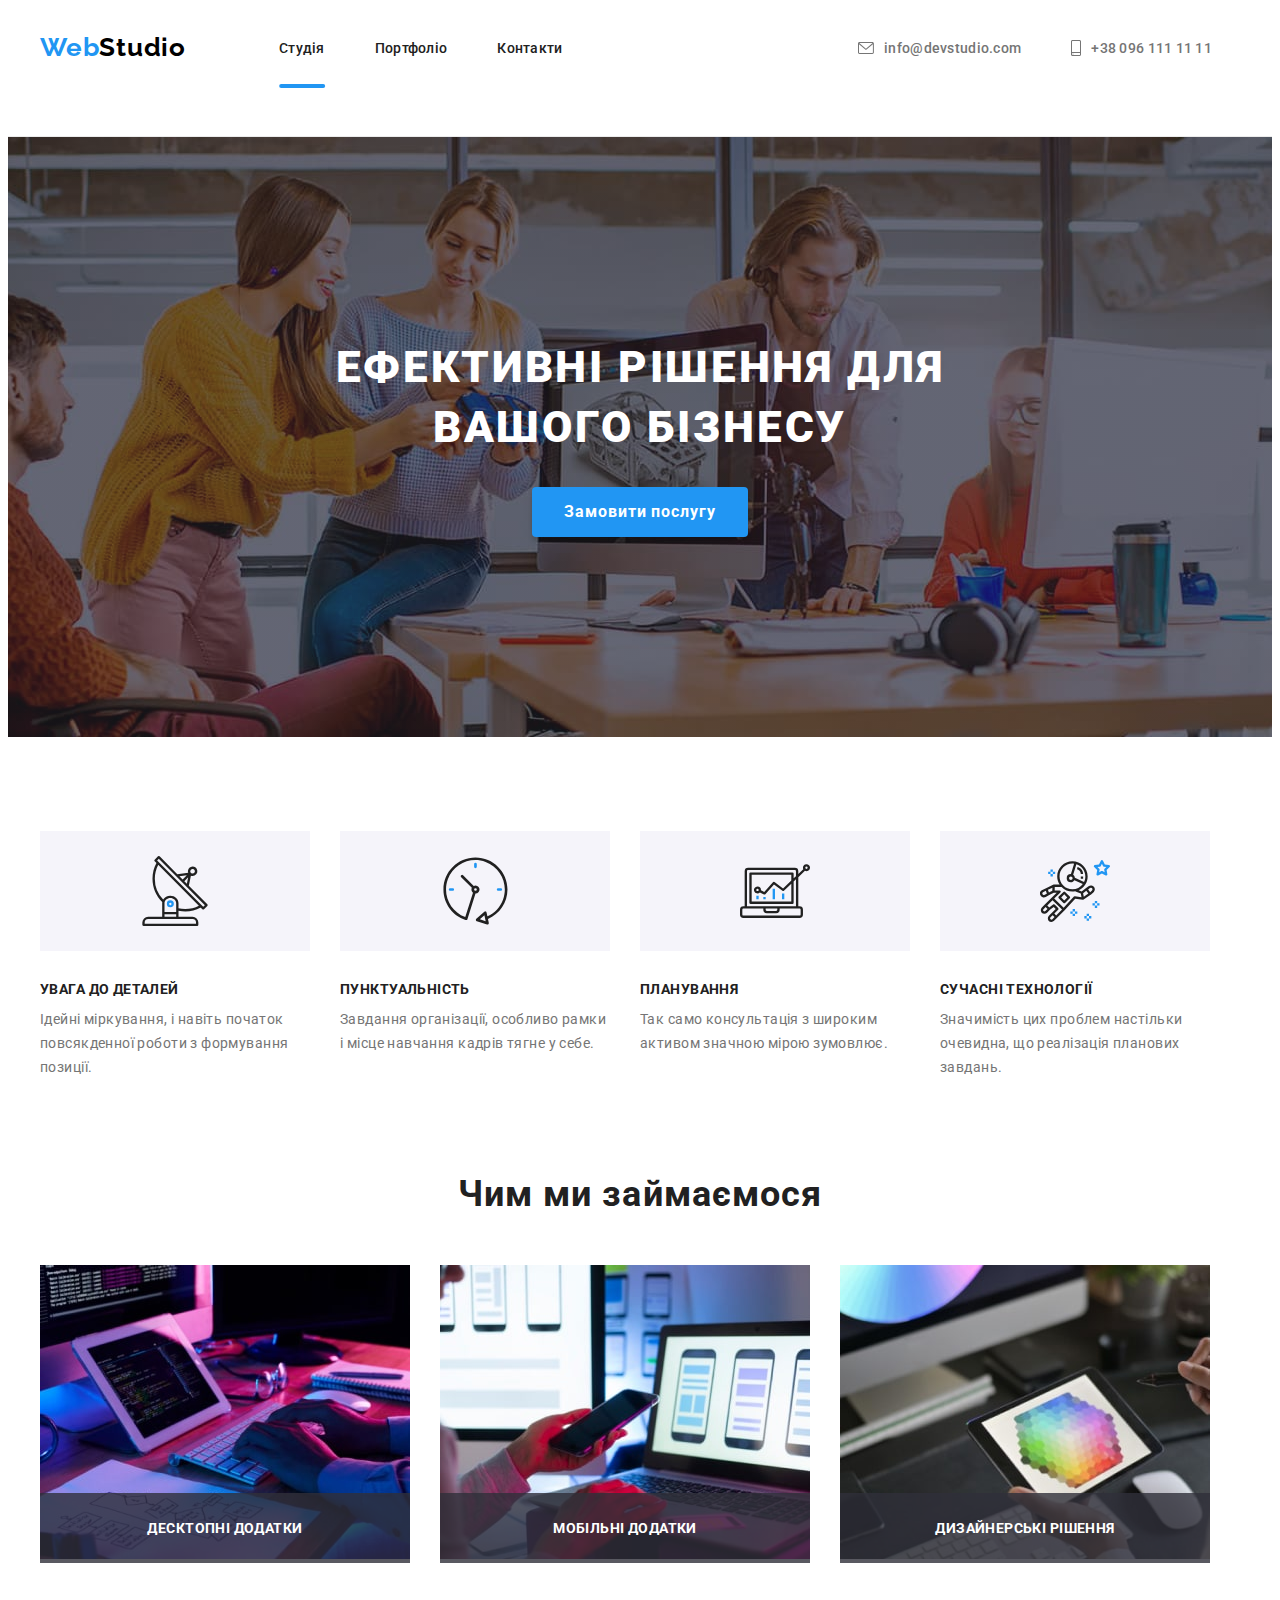
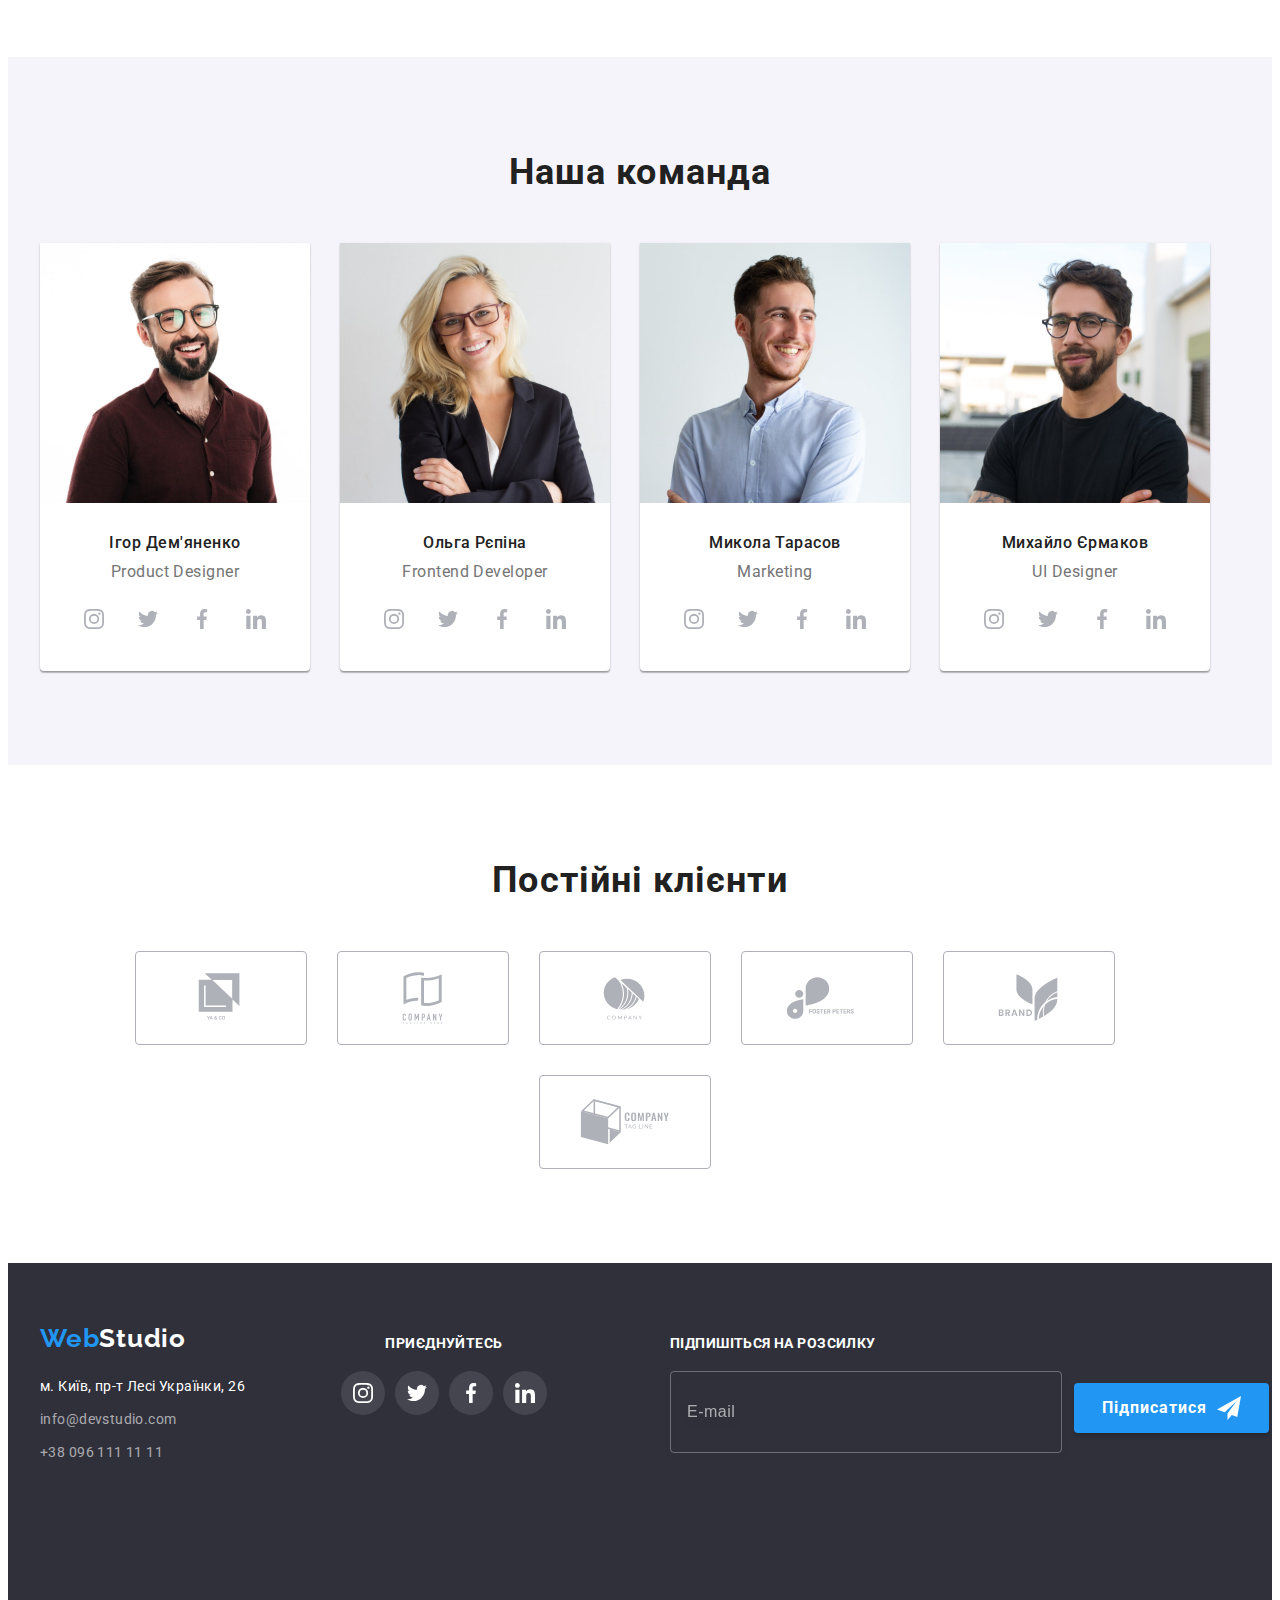
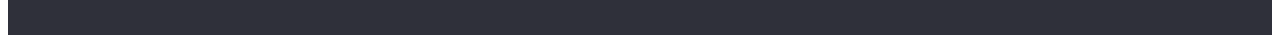
==== commit 27e71a8d: "Build-4" ====
--- a/index.html
+++ b/index.html
@@ -25,39 +25,56 @@
       <div class="container">
         <a href="./index.html" class="header__logo link"><span>Web</span>Studio</a>
 
-        <div class="header__nav-thumb header__is-hidden">
-          <nav class="header-nav">
-            <ul class="header-nav__list list">
-              <li><a href="./index.html" class="header-nav__link link current">Студія</a></li>
-              <li><a href="./portfolio.html" class="header-nav__link link">Портфоліо</a></li>
-              <li><a href="#" class="header-nav__link link">Контакти</a></li>
+        <div class="header__nav-thumb is-closed" data-menu>
+          <div class="header__nav-container">
+            <nav class="header-nav">
+              <ul class="header-nav__list list">
+                <li class="header-nav__item"><a href="./index.html" class="header-nav__link link current">Студія</a></li>
+                <li class="header-nav__item"><a href="./portfolio.html" class="header-nav__link link">Портфоліо</a></li>
+                <li class="header-nav__item"><a href="#" class="header-nav__link link">Контакти</a></li>
+              </ul>
+            </nav>
+
+            <ul class="header-address__list list">
+              <li class="header-address__item">
+                <a href="mailto:info@devstudio.com" class="header-address__link link">
+                  <svg class="header-address__icon" width="16" height="16">
+                    <use href="./images/icons.svg#konvert"></use>
+                  </svg>
+                  info@devstudio.com
+                </a>
+              </li>
+              <li class="header-address__item">
+                <a href="tel:+380961111111" class="header-address__link link">
+                  <svg class="header-address__icon" width="10" height="16">
+                    <use href="./images/icons.svg#smartphone"></use>
+                  </svg>
+                  +38 096 111 11 11
+                </a>
+              </li>
             </ul>
-          </nav>
-
-          <ul class="header-address list">
-            <li>
-              <a href="mailto:info@devstudio.com" class="header-address__link link">
-                <svg class="header-address__icon" width="16" height="16">
-                  <use href="./images/icons.svg#konvert"></use>
-                </svg>
-                info@devstudio.com
-              </a>
-            </li>
-            <li>
-              <a href="tel:+380961111111" class="header-address__link link">
-                <svg class="header-address__icon" width="10" height="16">
-                  <use href="./images/icons.svg#smartphone"></use>
-                </svg>
-                +38 096 111 11 11
-              </a>
-            </li>
-          </ul>
+
+            <ul class="header-social__list list">
+              <li class="header-social__item">
+                <a href="#" class="header-social__link link"> Instagram </a>
+              </li>
+              <li class="header-social__item">
+                <a href="#" class="header-social__link link"> Twitter </a>
+              </li>
+              <li class="header-social__item">
+                <a href="#" class="header-social__link link"> Facebook </a>
+              </li>
+              <li class="header-social__item">
+                <a href="#" class="header-social__link link"> LinkedIn </a>
+              </li>
+            </ul>
+          </div>
         </div>
 
-        <button type="button" class="header__menu-button btn">
-          <svg class="header__menu-icon" width="40" height="40">
-            <use href="./images/icons.svg#menu"></use>
-            <use class="header__is-hidden" href="./images/icons.svg#menu-close"></use>
+        <button type="button" class="header__menu-button btn" aria-expanded="false" data-menu-button>
+          <svg class="header__menu-icon" width="40" height="40" aria-label="Перемикач мобільного меню">
+            <use class="header__menu-open" href="./images/icons.svg#menu"></use>
+            <use class="header__menu-close" href="./images/icons.svg#menu-close"></use>
           </svg>
         </button>
       </div>
@@ -506,6 +523,8 @@
         </form>
       </div>
     </div>
+
     <script src="./js/modal.js"></script>
+    <script src="./js/mobile-menu.js"></script>
   </body>
 </html>
--- a/css/main.min.css
+++ b/css/main.min.css
@@ -1 +1 @@
-body{font-family:"Roboto","Raleway",sans-serif;background-color:#fff;color:#212121;overflow:visible}h1,h2,h3,h4,h5,h6,p,ul{margin:0;padding:0}.link{text-decoration:none}.list{list-style-type:none}.btn{font-family:inherit;font-style:normal}.container{margin:0 auto;padding:0 15px}@media screen and (max-width: 767px){.container{max-width:480px}}@media screen and (min-width: 768px){.container{width:768px}}@media screen and (min-width: 1200px){.container{width:1200px}}.section{padding:60px 0;z-index:1}@media screen and (min-width: 1200px){.section{padding:94px 0}}.header{background-color:#fff;border-bottom:1px solid #ececec;padding:10px 0;min-height:60px}@media screen and (min-width: 768px){.header{padding:26px 0}}@media screen and (min-width: 1200px){.header{padding:24px 0}}.header .container{display:-webkit-box;display:-ms-flexbox;display:flex;-webkit-box-align:center;-ms-flex-align:center;align-items:center}@media screen and (max-width: 767px){.header .container{-webkit-box-pack:justify;-ms-flex-pack:justify;justify-content:space-between;max-width:480px}}.header__logo{font-family:"Raleway","Roboto",sans-serif;font-weight:700;font-size:24px;line-height:1.1666666667;letter-spacing:.03em;color:#000}@media screen and (min-width: 1200px){.header__logo{font-size:26px;line-height:1.1923076923;margin-right:93px}}.header__logo span{color:#2196f3}.header__menu-button{display:inline-block;margin:0;padding:0;border:none;outline:none;background:none;cursor:pointer}@media screen and (min-width: 768px){.header__menu-button{display:none}}.header__menu-icon{display:block}.header__is-hidden{visibility:hidden;opacity:0;pointer-events:none;display:none}.header__nav-thumb{position:absolute;width:100%}.header-nav{margin-right:auto}.header-nav__list{display:-webkit-box;display:-ms-flexbox;display:flex}.header-nav__link{font-weight:500;font-size:14px;line-height:1.1428571429;letter-spacing:.02em;color:var(--primary-color);margin-right:50px;padding:32px 0;position:relative;-webkit-transition-timing-function:cubic-bezier(0.4, 0, 0.2, 1);transition-timing-function:cubic-bezier(0.4, 0, 0.2, 1);-webkit-transition:250ms;transition:250ms}.header-nav__link:hover,.header-nav__link:focus{color:var(--accent-color)}.current::after{position:absolute;bottom:0;left:50%;-webkit-transform:translateX(-50%);transform:translateX(-50%);content:"";width:100%;height:4px;background:var(--accent-color);border-radius:2px}.header-address{display:-webkit-box;display:-ms-flexbox;display:flex}.header-address__link{display:-webkit-inline-box;display:-ms-inline-flexbox;display:inline-flex;font-weight:500;font-size:14px;line-height:1.1428571429;letter-spacing:.02em;color:var(--tertiary-color);margin-left:50px;padding:5px 0 5px 0;-webkit-transition-timing-function:cubic-bezier(0.4, 0, 0.2, 1);transition-timing-function:cubic-bezier(0.4, 0, 0.2, 1);-webkit-transition:250ms;transition:250ms}.header-address__link:hover,.header-address__link:focus{color:var(--accent-color)}.header-address__icon{fill:currentColor;margin-right:10px}.hero{position:relative;background-color:#2f303a;padding:118px 0;margin:0 auto}@media screen and (min-width: 1200px){.hero{padding:200px 0}}.hero__bg{position:absolute;top:50%;left:50%;-webkit-transform:translate(-50%, -50%);transform:translate(-50%, -50%);width:100%;max-width:1600px;height:100%;z-index:-1;pointer-events:none;background-image:-webkit-gradient(linear, left top, left bottom, from(rgba(47, 48, 58, 0.4)), to(rgba(47, 48, 58, 0.4))),url(../images/hero-bg.jpg);background-image:linear-gradient(rgba(47, 48, 58, 0.4), rgba(47, 48, 58, 0.4)),url(../images/hero-bg.jpg);background-size:cover;background-repeat:no-repeat;background-position:center}.hero__title{z-index:2;font-weight:900;font-size:26px;line-height:1.6153846154;text-align:center;letter-spacing:.06em;text-transform:uppercase;color:#fff}@media screen and (min-width: 1200px){.hero__title{font-size:44px;line-height:1.3636363636}}.hero__button{z-index:2;font-weight:700;font-size:16px;line-height:1.875;letter-spacing:.06em;color:#fff;background:#2196f3;-webkit-box-shadow:0px 4px 4px rgba(0,0,0,.15);box-shadow:0px 4px 4px rgba(0,0,0,.15);border:none;border-radius:4px;cursor:pointer;padding:10px 24px;display:block;margin:30px auto 0 auto;-webkit-transition-timing-function:cubic-bezier(0.4, 0, 0.2, 1);transition-timing-function:cubic-bezier(0.4, 0, 0.2, 1);-webkit-transition:250ms;transition:250ms}@media screen and (min-width: 1200px){.hero__button{padding:10px 32px}}.hero__button:hover,.hero__button:focus{background:#188ce8}.benefits__list{gap:30px}@media screen and (min-width: 768px)and (max-width: 1199px){.benefits__list{width:738px;height:480px;display:-webkit-box;display:-ms-flexbox;display:flex;-ms-flex-wrap:wrap;flex-wrap:wrap}}@media screen and (min-width: 1200px){.benefits__list{width:1170px;display:-webkit-box;display:-ms-flexbox;display:flex}}.benefits__items{max-width:450px;min-height:76px;margin:0 auto}@media screen and (max-width: 767px){.benefits__items:not(:last-child){margin-bottom:30px}}@media screen and (min-width: 768px)and (max-width: 1199px){.benefits__items{max-width:354px;min-height:224px}}@media screen and (min-width: 1200px){.benefits__items{width:270px;min-height:98px}}.benefits__icon-thumb{width:100%;min-height:120px;display:-webkit-box;display:-ms-flexbox;display:flex;-webkit-box-pack:center;-ms-flex-pack:center;justify-content:center;-webkit-box-align:center;-ms-flex-align:center;align-items:center;margin-bottom:30px;background-color:#f5f4fa}@media screen and (min-width: 1200px){.benefits__icon-thumb{width:270px;min-height:120px}}.benefits__title{font-size:14px;line-height:1.1428571429;letter-spacing:.03em;text-transform:uppercase;color:#212121;margin-bottom:10px}@media screen and (max-width: 767px){.benefits__title{text-align:center}}.benefits__text{font-size:14px;line-height:1.7142857143;letter-spacing:.03em;color:#757575}@media screen and (max-width: 1199px){.benefits__text{padding:1px 0}}.benefits__icon{display:block}.about{display:none}@media screen and (min-width: 1200px){.about{display:block;padding:0 0 94px 0}.about__title{font-size:36px;line-height:1.1666666667;text-align:center;letter-spacing:.03em;color:#212121;margin-bottom:50px}.about__list{display:-webkit-box;display:-ms-flexbox;display:flex}.about__items{position:relative}.about__items:nth-child(-n+2){margin-right:30px}.about__desc{position:absolute;bottom:0;left:0;font-style:normal;font-size:14px;line-height:1.1428571429;text-align:center;letter-spacing:.03em;text-transform:uppercase;color:#fff;width:100%;padding:27px 0;background:rgba(47,48,58,.8)}}.team{background-color:#f5f4fa}.team__title{font-size:28px;line-height:1.1785714286;text-align:center;letter-spacing:.03em;color:#212121;margin-bottom:30px}@media screen and (min-width: 1200px){.team__title{font-size:36px;line-height:1.1666666667;margin-bottom:50px}}@media screen and (min-width: 768px){.team__list{display:-webkit-box;display:-ms-flexbox;display:flex;-ms-flex-wrap:wrap;flex-wrap:wrap;gap:30px}}@media screen and (min-width: 1200px){.team__list{width:1170px;min-height:368px}}.team__items{background-color:#fff;max-width:450px;max-height:622px;-webkit-box-shadow:0px 1px 3px rgba(0,0,0,.12),0px 1px 1px rgba(0,0,0,.14),0px 2px 1px rgba(0,0,0,.2);box-shadow:0px 1px 3px rgba(0,0,0,.12),0px 1px 1px rgba(0,0,0,.14),0px 2px 1px rgba(0,0,0,.2);border-radius:0px 0px 4px 4px;padding-bottom:24px}@media screen and (max-width: 767px){.team__items{margin:0 auto}.team__items:not(:last-child){margin-bottom:30px}}@media screen and (min-width: 768px)and (max-width: 1199px){.team__items{width:354px;height:536px}}@media screen and (min-width: 1200px){.team__items{width:270px;min-height:368px;padding-bottom:30px}}.team__img{display:block;margin:0 auto;width:100%;max-width:450px;height:100%;max-height:460px}@media screen and (min-width: 768px){.team__img{height:374px}}@media screen and (min-width: 1200px){.team__img{width:270px;height:260px}}.team__desc{padding-top:30px}.team__user{font-weight:500;font-size:16px;line-height:1.1875;text-align:center;letter-spacing:.03em;color:#212121;margin-bottom:10px}.team__text{font-size:16px;line-height:1.1875;text-align:center;letter-spacing:.03em;color:#757575;margin-bottom:16px}.team__link-list{width:206px;margin:0 auto;display:-webkit-box;display:-ms-flexbox;display:flex}@media screen and (min-width: 1200px){.team__link-list{padding:0 32px;margin:0}}.team__link-item:not(:last-child){margin-right:10px}.team__link{display:-webkit-inline-box;display:-ms-inline-flexbox;display:inline-flex;width:44px;height:44px;background-color:#fff;border-radius:50%;-webkit-box-pack:center;-ms-flex-pack:center;justify-content:center;-webkit-box-align:center;-ms-flex-align:center;align-items:center;color:#afb1b8;-webkit-transition-timing-function:cubic-bezier(0.4, 0, 0.2, 1);transition-timing-function:cubic-bezier(0.4, 0, 0.2, 1);-webkit-transition:250ms;transition:250ms}.team__link:hover,.team__link:focus{background-color:#2196f3;color:#fff}.team__link-icon{fill:currentColor}.client__title{font-size:28px;line-height:1.1785714286;text-align:center;letter-spacing:.03em;color:#212121;margin-bottom:30px}@media screen and (min-width: 1200px){.client__title{font-size:36px;line-height:1.1666666667;margin-bottom:50px}}.client__list{display:-webkit-box;display:-ms-flexbox;display:flex;-webkit-box-pack:center;-ms-flex-pack:center;justify-content:center;-ms-flex-wrap:wrap;flex-wrap:wrap;row-gap:30px;-webkit-column-gap:30px;-moz-column-gap:30px;column-gap:30px}@media screen and (min-width: 1200px){.client__list{width:1170px;min-height:92px}}.client__link{display:-webkit-inline-box;display:-ms-inline-flexbox;display:inline-flex;-webkit-box-pack:center;-ms-flex-pack:center;justify-content:center;-webkit-box-align:center;-ms-flex-align:center;align-items:center;width:210px;height:92px;border:1px solid #afb1b8;border-radius:4px;color:#afb1b8;-webkit-transition-timing-function:cubic-bezier(0.4, 0, 0.2, 1);transition-timing-function:cubic-bezier(0.4, 0, 0.2, 1);-webkit-transition:250ms;transition:250ms}@media screen and (min-width: 1200px){.client__link{width:170px;height:92px}}.client__link:hover,.client__link:focus{border:1px solid #2196f3;color:#2196f3}.client__icon{fill:currentColor}.footer{background-color:#2f303a;padding:60px 0;max-height:603px}@media screen and (min-width: 768px){.footer{min-height:463px}}@media screen and (min-width: 1200px){.footer{min-height:252px}}@media screen and (min-width: 768px)and (max-width: 1199px){.footer .container{padding:0 76px 0 89px}}.footer__section{display:-webkit-box;display:-ms-flexbox;display:flex;-ms-flex-wrap:wrap;flex-wrap:wrap}@media screen and (max-width: 767px){.footer__section{-webkit-box-orient:vertical;-webkit-box-direction:normal;-ms-flex-direction:column;flex-direction:column}}.footer__address{height:127px}@media screen and (max-width: 767px){.footer__address{width:100%;margin:0 auto 60px auto}}@media screen and (min-width: 768px){.footer__address{margin-right:165px}}@media screen and (max-width: 1199px){.footer__address{width:232px}}@media screen and (min-width: 768px)and (max-width: 1199px){.footer__address{margin-bottom:60px}}@media screen and (min-width: 1200px){.footer__address{min-height:132px;margin-right:70px}}.footer__logo{font-family:"Raleway","Roboto",sans-serif;font-weight:700;font-size:24px;line-height:1.1666666667;letter-spacing:.03em;color:#fff}@media screen and (max-width: 1199px){.footer__logo{display:block;text-align:center}}@media screen and (min-width: 1200px){.footer__logo{font-size:26px;line-height:1.1923076923}}.footer__logo span{color:#2196f3}.footer__address-list{margin-top:20px;width:231px;min-height:81px;display:block}@media screen and (max-width: 1199px){.footer__address-list{width:100%;display:-webkit-box;display:-ms-flexbox;display:flex;-webkit-box-orient:vertical;-webkit-box-direction:normal;-ms-flex-direction:column;flex-direction:column;-webkit-box-align:center;-ms-flex-align:center;align-items:center}}.footer__links{font-size:14px;line-height:1.7142857143;letter-spacing:.03em;font-style:normal;color:#fff;display:block;-webkit-transition-timing-function:cubic-bezier(0.4, 0, 0.2, 1);transition-timing-function:cubic-bezier(0.4, 0, 0.2, 1);-webkit-transition:250ms;transition:250ms}.footer__address-item:not(:last-child){margin-bottom:8px}@media screen and (min-width: 1200px){.footer__address-item:not(:last-child){margin-bottom:9px}}.footer__address-item:not(:first-child) .footer__links{color:rgba(255,255,255,.6)}.footer__address-item:hover .footer__links,.footer__address-item:focus .footer__links{color:#2196f3}.footer__social{width:206px;min-height:80px}@media screen and (max-width: 767px){.footer__social{display:-webkit-box;display:-ms-flexbox;display:flex;-ms-flex-wrap:wrap;flex-wrap:wrap;-webkit-box-pack:center;-ms-flex-pack:center;justify-content:center;margin:0 auto 60px auto}}@media screen and (min-width: 768px){.footer__social{padding-top:5px}}@media screen and (min-width: 1200px){.footer__social{padding:12px 0 40px 0;margin-right:auto}}.footer__social-title{display:block;text-align:center;font-size:14px;line-height:1.1428571429;letter-spacing:.03em;text-transform:uppercase;color:#fff;margin-bottom:20px}.footer__social-list{width:100%;padding:0;display:-webkit-box;display:-ms-flexbox;display:flex}.footer__social-item:not(:last-child){margin-right:10px}.footer__social-link{display:-webkit-inline-box;display:-ms-inline-flexbox;display:inline-flex;width:44px;height:44px;background-color:rgba(255,255,255,.1);border-radius:50%;-webkit-box-pack:center;-ms-flex-pack:center;justify-content:center;-webkit-box-align:center;-ms-flex-align:center;align-items:center;color:#fff;-webkit-transition-timing-function:cubic-bezier(0.4, 0, 0.2, 1);transition-timing-function:cubic-bezier(0.4, 0, 0.2, 1);-webkit-transition:250ms;transition:250ms}.footer__social-link:hover,.footer__social-link:focus{background-color:#2196f3}.footer__social-icon{fill:currentColor}.footer__form{display:-webkit-box;display:-ms-flexbox;display:flex;width:100%;min-height:156px}@media screen and (max-width: 1199px){.footer__form{-webkit-box-orient:vertical;-webkit-box-direction:normal;-ms-flex-direction:column;flex-direction:column;-webkit-box-align:center;-ms-flex-align:center;align-items:center}}@media screen and (min-width: 1200px){.footer__form{width:570px;height:86px;padding:12px 0 58px 0}}@media screen and (max-width: 1199px){.footer__form-field{width:100%}}@media screen and (min-width: 1200px){.footer__form-field{margin-right:12px}}.footer__form-label{display:block;font-family:"Roboto";font-style:normal;font-weight:700;font-size:14px;line-height:1.1428571429;letter-spacing:.03em;text-transform:uppercase;color:#fff;margin-bottom:20px}@media screen and (max-width: 1199px){.footer__form-label{text-align:center}}.footer__form-input{width:358px;height:50px;padding:15px 16px;border:1px solid rgba(255,255,255,.3);-webkit-filter:drop-shadow(0px 4px 4px rgba(0, 0, 0, 0.15));filter:drop-shadow(0px 4px 4px rgba(0, 0, 0, 0.15));border-radius:4px;background-color:inherit;color:#fff;font-size:16px;line-height:1.25;display:-webkit-box;display:-ms-flexbox;display:flex;-webkit-box-align:center;-ms-flex-align:center;align-items:center;letter-spacing:.03em}.footer__form-input::-webkit-input-placeholder{color:rgba(255,255,255,.6)}.footer__form-input::-moz-placeholder{color:rgba(255,255,255,.6)}.footer__form-input:-ms-input-placeholder{color:rgba(255,255,255,.6)}.footer__form-input::-ms-input-placeholder{color:rgba(255,255,255,.6)}.footer__form-input::placeholder{color:rgba(255,255,255,.6)}@media screen and (max-width: 767px){.footer__form-input{width:100%}}@media screen and (min-width: 768px)and (max-width: 1199px){.footer__form-input{width:450px;margin:0 auto}}.footer__form-button{display:inline-block;width:200px;height:50px;padding:10px 28px;margin-top:auto;font-family:"Roboto";font-style:normal;font-weight:700;font-size:16px;line-height:1.875;display:-webkit-box;display:-ms-flexbox;display:flex;-webkit-box-pack:center;-ms-flex-pack:center;justify-content:center;-webkit-box-align:center;-ms-flex-align:center;align-items:center;letter-spacing:.06em;color:#fff;background-color:#2196f3;-webkit-box-shadow:0px 4px 4px rgba(0,0,0,.15);box-shadow:0px 4px 4px rgba(0,0,0,.15);border-radius:4px;border:none;cursor:pointer;-webkit-transition-timing-function:cubic-bezier(0.4, 0, 0.2, 1);transition-timing-function:cubic-bezier(0.4, 0, 0.2, 1);-webkit-transition:250ms;transition:250ms}.footer__form-button:hover,.footer__form-button:focus{background:#188ce8}.footer__form-icon{fill:currentColor;margin-left:10px}.backdrop{z-index:1;position:fixed;top:0;left:0;width:100%;height:100%;background:rgba(0,0,0,.2);-webkit-transform:scale(1);transform:scale(1);opacity:1;padding:0 15px;-webkit-transition-timing-function:cubic-bezier(0.4, 0, 0.2, 1);transition-timing-function:cubic-bezier(0.4, 0, 0.2, 1);-webkit-transition:250ms;transition:250ms;display:-webkit-box;display:-ms-flexbox;display:flex;-webkit-box-pack:center;-ms-flex-pack:center;justify-content:center;-webkit-box-align:center;-ms-flex-align:center;align-items:center}.is-hidden{visibility:hidden;opacity:0;pointer-events:none;-webkit-transform:scale(1.05);transform:scale(1.05)}.modal{position:relative;width:100%;min-width:280px;height:95%;max-height:609px;background:#fff;-webkit-box-shadow:0px 1px 3px rgba(0,0,0,.12),0px 1px 1px rgba(0,0,0,.14),0px 2px 1px rgba(0,0,0,.2);box-shadow:0px 1px 3px rgba(0,0,0,.12),0px 1px 1px rgba(0,0,0,.14),0px 2px 1px rgba(0,0,0,.2);border-radius:4px;padding:40px;overflow-y:auto}@media screen and (min-width: 480px){.modal{width:450px}}@media screen and (min-width: 1200px){.modal{width:528px;min-height:581px}}.modal__exit-button{position:absolute;top:8px;right:8px;display:-webkit-box;display:-ms-flexbox;display:flex;-webkit-box-pack:center;-ms-flex-pack:center;justify-content:center;-webkit-box-align:center;-ms-flex-align:center;align-items:center;width:30px;height:30px;margin:0;padding:0;background-color:#fff;border:1px solid rgba(0,0,0,.1);border-radius:50%;color:#000;cursor:pointer;-webkit-transition-timing-function:cubic-bezier(0.4, 0, 0.2, 1);transition-timing-function:cubic-bezier(0.4, 0, 0.2, 1);-webkit-transition:250ms;transition:250ms}.modal__exit-button:hover,.modal__exit-button:focus{color:#2196f3}.modal__exit-icon{fill:currentColor}.modal__form-title{font-family:"Roboto";font-style:normal;font-size:20px;line-height:1.5;text-align:center;letter-spacing:.03em;color:#212121;margin-bottom:12px}@media screen and (min-width: 1200px){.modal__form-title{line-height:1.15}}.modal__form-field{display:-webkit-box;display:-ms-flexbox;display:flex;-webkit-box-orient:vertical;-webkit-box-direction:normal;-ms-flex-direction:column;flex-direction:column;position:relative;margin-bottom:10px}.modal__form-label{font-family:"Roboto";font-style:normal;font-size:12px;line-height:1.1666666667;letter-spacing:.01em;color:#757575;margin-bottom:4px}.modal__form-input{display:inline-block;width:100%;height:40px;border:1px solid rgba(33,33,33,.2);border-radius:4px;padding:12px 42px;font-family:"Roboto";font-style:normal;font-size:12px;line-height:1.1666666667;letter-spacing:.01em;color:#212121;-webkit-transition-timing-function:cubic-bezier(0.4, 0, 0.2, 1);transition-timing-function:cubic-bezier(0.4, 0, 0.2, 1);-webkit-transition:250ms;transition:250ms}.modal__form-input-icon{fill:#212121;display:inline-block;position:absolute;left:12px;bottom:11px;fill:currentColor;-webkit-transition-timing-function:cubic-bezier(0.4, 0, 0.2, 1);transition-timing-function:cubic-bezier(0.4, 0, 0.2, 1);-webkit-transition:250ms;transition:250ms}.modal__form-field:focus-within .modal__form-input,.modal__form-field:focus-within .modal__form-textarea{border:1px solid #2196f3;outline:none}.modal__form-field:focus-within{color:#2196f3}.modal__form-textarea{width:100%;height:120px;resize:none;border:1px solid rgba(33,33,33,.2);border-radius:4px;padding:12px 16px;font-family:"Roboto";font-style:normal;font-size:12px;line-height:1.1666666667;letter-spacing:.01em;color:#212121;-webkit-transition-timing-function:cubic-bezier(0.4, 0, 0.2, 1);transition-timing-function:cubic-bezier(0.4, 0, 0.2, 1);-webkit-transition:250ms;transition:250ms}.modal__form-textarea::-webkit-input-placeholder{font-family:"Roboto";font-style:normal;font-size:12px;line-height:1.3333333333;letter-spacing:.01em;color:rgba(117,117,117,.5)}.modal__form-textarea::-moz-placeholder{font-family:"Roboto";font-style:normal;font-size:12px;line-height:1.3333333333;letter-spacing:.01em;color:rgba(117,117,117,.5)}.modal__form-textarea:-ms-input-placeholder{font-family:"Roboto";font-style:normal;font-size:12px;line-height:1.3333333333;letter-spacing:.01em;color:rgba(117,117,117,.5)}.modal__form-textarea::-ms-input-placeholder{font-family:"Roboto";font-style:normal;font-size:12px;line-height:1.3333333333;letter-spacing:.01em;color:rgba(117,117,117,.5)}.modal__form-textarea::placeholder{font-family:"Roboto";font-style:normal;font-size:12px;line-height:1.3333333333;letter-spacing:.01em;color:rgba(117,117,117,.5)}@media screen and (min-width: 1200px){.modal__form-textarea::-webkit-input-placeholder{line-height:1.1666666667}.modal__form-textarea::-moz-placeholder{line-height:1.1666666667}.modal__form-textarea:-ms-input-placeholder{line-height:1.1666666667}.modal__form-textarea::-ms-input-placeholder{line-height:1.1666666667}.modal__form-textarea::placeholder{line-height:1.1666666667}}.modal__form-checkbox-field{display:-webkit-box;display:-ms-flexbox;display:flex;-webkit-box-align:center;-ms-flex-align:center;align-items:center;margin:20px 0 30px 0}.modal__form-checkbox{-webkit-appearance:none;-moz-appearance:none;appearance:none;position:absolute}.modal__form-checkbox-icon-span{display:-webkit-box;display:-ms-flexbox;display:flex;-webkit-box-pack:center;-ms-flex-pack:center;justify-content:center;-webkit-box-align:center;-ms-flex-align:center;align-items:center;width:16px;height:15px;color:#fff;border:2px solid #212121;border-radius:2px;margin-right:7px;-webkit-transition-timing-function:cubic-bezier(0.4, 0, 0.2, 1);transition-timing-function:cubic-bezier(0.4, 0, 0.2, 1);-webkit-transition:250ms;transition:250ms}.modal__form-checkbox-icon{fill:currentColor}.modal__form-checkbox:checked+.modal__form-checkbox-icon-span{background-color:#2196f3;border:2px solid #2196f3}.modal__form-checkbox-label{display:inline-block;font-family:"Roboto";font-style:normal;font-size:12px;line-height:1.1666666667;letter-spacing:.03em;color:#757575;-webkit-user-select:none;-moz-user-select:none;-ms-user-select:none;user-select:none}@media screen and (min-width: 1200px){.modal__form-checkbox-label{font-size:14px;line-height:1.7142857143}}.modal__form-checkbox-link{color:#2196f3}.modal__form-button{display:block;padding:10px 52px;margin:0 auto;font-family:"Roboto";font-style:normal;font-weight:700;font-size:16px;line-height:1.875;letter-spacing:.06em;color:#fff;background:#2196f3;-webkit-box-shadow:0px 4px 4px rgba(0,0,0,.15);box-shadow:0px 4px 4px rgba(0,0,0,.15);border-radius:4px;border:none;cursor:pointer;-webkit-transition-timing-function:cubic-bezier(0.4, 0, 0.2, 1);transition-timing-function:cubic-bezier(0.4, 0, 0.2, 1);-webkit-transition:250ms;transition:250ms}.modal__form-button:hover,.modal__form-button:focus{background:#188ce8}/*# sourceMappingURL=main.min.css.map */+body{font-family:"Roboto","Raleway",sans-serif;background-color:#fff;color:#212121;overflow:visible}h1,h2,h3,h4,h5,h6,p,ul{margin:0;padding:0}.link{text-decoration:none}.list{list-style-type:none}.btn{font-family:inherit;font-style:normal}.container{margin:0 auto;padding:0 15px}@media screen and (max-width: 767px){.container{max-width:480px}}@media screen and (min-width: 768px){.container{width:768px}}@media screen and (min-width: 1200px){.container{width:1200px}}.section{padding:60px 0;z-index:1}@media screen and (min-width: 1200px){.section{padding:94px 0}}.header{background-color:#fff;border-bottom:1px solid #ececec;padding:10px 0;min-height:60px}@media screen and (min-width: 768px){.header{padding:19px 0;min-height:80px}}@media screen and (min-width: 1200px){.header{padding:24px 0}}.header .container{display:-webkit-box;display:-ms-flexbox;display:flex;-webkit-box-align:center;-ms-flex-align:center;align-items:center}@media screen and (max-width: 767px){.header .container{-webkit-box-pack:justify;-ms-flex-pack:justify;justify-content:space-between;max-width:480px}}.header__logo{font-family:"Raleway","Roboto",sans-serif;font-weight:700;font-size:24px;line-height:1.1666666667;letter-spacing:.03em;color:#000}@media screen and (min-width: 768px)and (max-width: 1199px){.header__logo{padding:5px 0}}@media screen and (min-width: 768px){.header__logo{margin-right:87px}}@media screen and (min-width: 1200px){.header__logo{font-size:26px;line-height:1.1923076923;margin-right:93px}}.header__logo span{color:#2196f3}.header__menu-button{z-index:3;display:inline-block;margin:0;padding:0;border:none;outline:none;background:none;cursor:pointer}@media screen and (min-width: 768px){.header__menu-button{display:none}}.header__menu-icon{display:block;fill:currentColor;-webkit-transition-timing-function:cubic-bezier(0.4, 0, 0.2, 1);transition-timing-function:cubic-bezier(0.4, 0, 0.2, 1);-webkit-transition:800ms;transition:800ms}.header__menu-button:active .header__menu-icon{rotate:360deg}.header__menu-close{-webkit-transition-timing-function:cubic-bezier(0.4, 0, 0.2, 1);transition-timing-function:cubic-bezier(0.4, 0, 0.2, 1);-webkit-transition:250ms;transition:250ms}.header__menu-open{-webkit-transition-timing-function:cubic-bezier(0.4, 0, 0.2, 1);transition-timing-function:cubic-bezier(0.4, 0, 0.2, 1);-webkit-transition:250ms;transition:250ms}.header__menu-button .header__menu-close{opacity:0}.header__menu-button.is-open .header__menu-close{opacity:1}.header__menu-button.is-open .header__menu-open{opacity:0}@media screen and (max-width: 767px){.header__nav-thumb{z-index:2;position:absolute;top:0;left:50%;-webkit-transform:translate(-50%, -100%);transform:translate(-50%, -100%);width:100%;height:100%;max-height:796px;background-color:#fff;-webkit-box-shadow:0px 1px 3px rgba(0,0,0,.12),0px 1px 1px rgba(0,0,0,.14),0px 2px 1px rgba(0,0,0,.2);box-shadow:0px 1px 3px rgba(0,0,0,.12),0px 1px 1px rgba(0,0,0,.14),0px 2px 1px rgba(0,0,0,.2);-webkit-transition-timing-function:cubic-bezier(0.4, 0, 0.2, 1);transition-timing-function:cubic-bezier(0.4, 0, 0.2, 1);-webkit-transition:500ms;transition:500ms}}.header__nav-container{display:-webkit-box;display:-ms-flexbox;display:flex;-webkit-box-align:center;-ms-flex-align:center;align-items:center}@media screen and (max-width: 767px){.header__nav-container{width:100%;max-width:480px;height:100%;margin:0 auto;padding:48px 40px;display:-webkit-box;display:-ms-flexbox;display:flex;-webkit-box-orient:vertical;-webkit-box-direction:normal;-ms-flex-direction:column;flex-direction:column;overflow-y:auto}}@media screen and (min-width: 768px)and (max-width: 1199px){.header__nav-container{width:517px}}@media screen and (min-width: 1200px){.header__nav-container{width:933px}}@media screen and (max-width: 767px){.is-closed{visibility:hidden;opacity:0;pointer-events:none}}.is-open{visibility:visible;opacity:1;pointer-events:all;-webkit-transform:translate(-50%, 0);transform:translate(-50%, 0)}.header__menu-button.is-open{-webkit-transform:translate(0);transform:translate(0)}@media screen and (max-width: 767px){.header-nav{min-height:212px;margin-bottom:64px}}@media screen and (min-width: 768px){.header-nav{display:-webkit-box;display:-ms-flexbox;display:flex;-webkit-box-align:center;-ms-flex-align:center;align-items:center;margin-right:auto}}.header-nav__list{display:-webkit-box;display:-ms-flexbox;display:flex}@media screen and (max-width: 767px){.header-nav__list{-webkit-box-orient:vertical;-webkit-box-direction:normal;-ms-flex-direction:column;flex-direction:column}}@media screen and (max-width: 767px){.header-nav__item:nth-child(1){margin-bottom:36px}.header-nav__item:nth-child(2){margin-bottom:32px}}@media screen and (min-width: 768px){.header-nav__item:not(:last-child){margin-right:50px}}.header-nav__link{font-weight:500;font-size:40px;line-height:1.175;letter-spacing:.02em;color:#212121;position:relative;-webkit-transition-timing-function:cubic-bezier(0.4, 0, 0.2, 1);transition-timing-function:cubic-bezier(0.4, 0, 0.2, 1);-webkit-transition:250ms;transition:250ms}@media screen and (min-width: 768px){.header-nav__link{font-size:14px;line-height:1.1428571429;padding:32px 0}}@media screen and (min-width: 1200px){.header-nav__link{padding:32px 0}}.header-nav__link:hover,.header-nav__link:focus{color:#2196f3}.current::after{position:absolute;bottom:0;left:50%;-webkit-transform:translateX(-50%);transform:translateX(-50%);content:"";width:100%;height:4px;background:#2196f3;border-radius:2px}@media screen and (max-width: 767px){.current::after{display:none}}.header-address__list{display:-webkit-box;display:-ms-flexbox;display:flex}@media screen and (max-width: 767px){.header-address__list{-webkit-box-orient:vertical;-webkit-box-direction:reverse;-ms-flex-direction:column-reverse;flex-direction:column-reverse;min-height:100px;margin-top:auto;margin-bottom:64px}}@media screen and (min-width: 768px)and (max-width: 1199px){.header-address__list{-webkit-box-orient:vertical;-webkit-box-direction:normal;-ms-flex-direction:column;flex-direction:column;-webkit-box-pack:center;-ms-flex-pack:center;justify-content:center}}.header-address__link{display:-webkit-inline-box;display:-ms-inline-flexbox;display:inline-flex;font-weight:500;font-size:34px;line-height:1.1764705882;letter-spacing:.02em;color:#757575;-webkit-transition-timing-function:cubic-bezier(0.4, 0, 0.2, 1);transition-timing-function:cubic-bezier(0.4, 0, 0.2, 1);-webkit-transition:250ms;transition:250ms}@media screen and (min-width: 768px){.header-address__link{font-size:12px;line-height:1.1666666667}}@media screen and (min-width: 1200px){.header-address__link{font-size:14px;line-height:1.1428571429;padding:5px 0 5px 0}}.header-address__link:hover,.header-address__link:focus{color:#2196f3}@media screen and (max-width: 767px){.header-address__item:first-child{margin-top:32px}}@media screen and (min-width: 768px)and (max-width: 1199px){.header-address__item{display:-webkit-box;display:-ms-flexbox;display:flex;-webkit-box-align:center;-ms-flex-align:center;align-items:center}.header-address__item:first-child{margin-bottom:9px}}@media screen and (min-width: 1200px){.header-address__item:first-child{margin-right:50px}}@media screen and (max-width: 767px){.header-address__item:nth-child(1) .header-address__link{font-size:24px;line-height:1.1666666667}}.header-address__icon{fill:currentColor;margin-right:10px}@media screen and (max-width: 767px){.header-address__icon{display:none}}.header-social__list{display:none}@media screen and (max-width: 767px){.header-social__list{display:-webkit-box;display:-ms-flexbox;display:flex;-ms-flex-wrap:wrap;flex-wrap:wrap}}.header-social__item:not(:last-child){margin-right:10px;padding-right:10px;border-right:1px solid rgba(33,33,33,.2)}.header-social__link{font-weight:500;font-size:18px;line-height:1.2222222222;letter-spacing:.02em;color:#2196f3}.hero{position:relative;background-color:#2f303a;padding:118px 0;margin:0 auto}@media screen and (min-width: 1200px){.hero{padding:200px 0}}.hero__bg{position:absolute;top:50%;left:50%;-webkit-transform:translate(-50%, -50%);transform:translate(-50%, -50%);width:100%;max-width:1600px;height:100%;z-index:-1;pointer-events:none;background-image:-webkit-gradient(linear, left top, left bottom, from(rgba(47, 48, 58, 0.4)), to(rgba(47, 48, 58, 0.4))),url(../images/hero-bg.jpg);background-image:linear-gradient(rgba(47, 48, 58, 0.4), rgba(47, 48, 58, 0.4)),url(../images/hero-bg.jpg);background-size:cover;background-repeat:no-repeat;background-position:center}@media screen and (max-width: 767px){.hero__bg{max-width:480px}}@media screen and (min-width: 768px)and (max-width: 1199px){.hero__bg{max-width:768px}}.hero__title{z-index:2;font-weight:900;font-size:26px;line-height:1.6153846154;text-align:center;letter-spacing:.06em;text-transform:uppercase;color:#fff}@media screen and (min-width: 1200px){.hero__title{font-size:44px;line-height:1.3636363636}}.hero__button{z-index:2;font-weight:700;font-size:16px;line-height:1.875;letter-spacing:.06em;color:#fff;background:#2196f3;-webkit-box-shadow:0px 4px 4px rgba(0,0,0,.15);box-shadow:0px 4px 4px rgba(0,0,0,.15);border:none;border-radius:4px;cursor:pointer;padding:10px 24px;display:block;margin:30px auto 0 auto;-webkit-transition-timing-function:cubic-bezier(0.4, 0, 0.2, 1);transition-timing-function:cubic-bezier(0.4, 0, 0.2, 1);-webkit-transition:250ms;transition:250ms}@media screen and (min-width: 1200px){.hero__button{padding:10px 32px}}.hero__button:hover,.hero__button:focus{background:#188ce8}.benefits__list{gap:30px}@media screen and (min-width: 768px)and (max-width: 1199px){.benefits__list{width:738px;height:480px;display:-webkit-box;display:-ms-flexbox;display:flex;-ms-flex-wrap:wrap;flex-wrap:wrap}}@media screen and (min-width: 1200px){.benefits__list{width:1170px;display:-webkit-box;display:-ms-flexbox;display:flex}}.benefits__items{max-width:450px;min-height:76px;margin:0 auto}@media screen and (max-width: 767px){.benefits__items:not(:last-child){margin-bottom:30px}}@media screen and (min-width: 768px)and (max-width: 1199px){.benefits__items{max-width:354px;min-height:224px}}@media screen and (min-width: 1200px){.benefits__items{width:270px;min-height:98px}}.benefits__icon-thumb{width:100%;min-height:120px;display:-webkit-box;display:-ms-flexbox;display:flex;-webkit-box-pack:center;-ms-flex-pack:center;justify-content:center;-webkit-box-align:center;-ms-flex-align:center;align-items:center;margin-bottom:30px;background-color:#f5f4fa}@media screen and (min-width: 1200px){.benefits__icon-thumb{width:270px;min-height:120px}}.benefits__title{font-size:14px;line-height:1.1428571429;letter-spacing:.03em;text-transform:uppercase;color:#212121;margin-bottom:10px}@media screen and (max-width: 767px){.benefits__title{text-align:center}}.benefits__text{font-size:14px;line-height:1.7142857143;letter-spacing:.03em;color:#757575}@media screen and (max-width: 1199px){.benefits__text{padding:1px 0}}.benefits__icon{display:block}.about{display:none}@media screen and (min-width: 1200px){.about{display:block;padding:0 0 94px 0}.about__title{font-size:36px;line-height:1.1666666667;text-align:center;letter-spacing:.03em;color:#212121;margin-bottom:50px}.about__list{display:-webkit-box;display:-ms-flexbox;display:flex}.about__items{position:relative}.about__items:nth-child(-n+2){margin-right:30px}.about__desc{position:absolute;bottom:0;left:0;font-style:normal;font-size:14px;line-height:1.1428571429;text-align:center;letter-spacing:.03em;text-transform:uppercase;color:#fff;width:100%;padding:27px 0;background:rgba(47,48,58,.8)}}.team{background-color:#f5f4fa}.team__title{font-size:28px;line-height:1.1785714286;text-align:center;letter-spacing:.03em;color:#212121;margin-bottom:30px}@media screen and (min-width: 1200px){.team__title{font-size:36px;line-height:1.1666666667;margin-bottom:50px}}@media screen and (min-width: 768px){.team__list{display:-webkit-box;display:-ms-flexbox;display:flex;-ms-flex-wrap:wrap;flex-wrap:wrap;gap:30px}}@media screen and (min-width: 1200px){.team__list{width:1170px;min-height:368px}}.team__items{background-color:#fff;max-width:450px;max-height:622px;-webkit-box-shadow:0px 1px 3px rgba(0,0,0,.12),0px 1px 1px rgba(0,0,0,.14),0px 2px 1px rgba(0,0,0,.2);box-shadow:0px 1px 3px rgba(0,0,0,.12),0px 1px 1px rgba(0,0,0,.14),0px 2px 1px rgba(0,0,0,.2);border-radius:0px 0px 4px 4px;padding-bottom:24px}@media screen and (max-width: 767px){.team__items{margin:0 auto}.team__items:not(:last-child){margin-bottom:30px}}@media screen and (min-width: 768px)and (max-width: 1199px){.team__items{width:354px;height:536px}}@media screen and (min-width: 1200px){.team__items{width:270px;min-height:368px;padding-bottom:30px}}.team__img{display:block;margin:0 auto;width:100%;max-width:450px;height:100%;max-height:460px}@media screen and (min-width: 768px){.team__img{height:374px}}@media screen and (min-width: 1200px){.team__img{width:270px;height:260px}}.team__desc{padding-top:30px}.team__user{font-weight:500;font-size:16px;line-height:1.1875;text-align:center;letter-spacing:.03em;color:#212121;margin-bottom:10px}.team__text{font-size:16px;line-height:1.1875;text-align:center;letter-spacing:.03em;color:#757575;margin-bottom:16px}.team__link-list{width:206px;margin:0 auto;display:-webkit-box;display:-ms-flexbox;display:flex}@media screen and (min-width: 1200px){.team__link-list{padding:0 32px;margin:0}}.team__link-item:not(:last-child){margin-right:10px}.team__link{display:-webkit-inline-box;display:-ms-inline-flexbox;display:inline-flex;width:44px;height:44px;background-color:#fff;border-radius:50%;-webkit-box-pack:center;-ms-flex-pack:center;justify-content:center;-webkit-box-align:center;-ms-flex-align:center;align-items:center;color:#afb1b8;-webkit-transition-timing-function:cubic-bezier(0.4, 0, 0.2, 1);transition-timing-function:cubic-bezier(0.4, 0, 0.2, 1);-webkit-transition:250ms;transition:250ms}.team__link:hover,.team__link:focus{background-color:#2196f3;color:#fff}.team__link-icon{fill:currentColor}.client__title{font-size:28px;line-height:1.1785714286;text-align:center;letter-spacing:.03em;color:#212121;margin-bottom:30px}@media screen and (min-width: 1200px){.client__title{font-size:36px;line-height:1.1666666667;margin-bottom:50px}}.client__list{display:-webkit-box;display:-ms-flexbox;display:flex;-webkit-box-pack:center;-ms-flex-pack:center;justify-content:center;-ms-flex-wrap:wrap;flex-wrap:wrap;row-gap:30px;-webkit-column-gap:30px;-moz-column-gap:30px;column-gap:30px}@media screen and (min-width: 1200px){.client__list{width:1170px;min-height:92px}}.client__link{display:-webkit-inline-box;display:-ms-inline-flexbox;display:inline-flex;-webkit-box-pack:center;-ms-flex-pack:center;justify-content:center;-webkit-box-align:center;-ms-flex-align:center;align-items:center;width:210px;height:92px;border:1px solid #afb1b8;border-radius:4px;color:#afb1b8;-webkit-transition-timing-function:cubic-bezier(0.4, 0, 0.2, 1);transition-timing-function:cubic-bezier(0.4, 0, 0.2, 1);-webkit-transition:250ms;transition:250ms}@media screen and (min-width: 1200px){.client__link{width:170px;height:92px}}.client__link:hover,.client__link:focus{border:1px solid #2196f3;color:#2196f3}.client__icon{fill:currentColor}.footer{background-color:#2f303a;padding:60px 0;max-height:603px}@media screen and (min-width: 768px){.footer{min-height:463px}}@media screen and (min-width: 1200px){.footer{min-height:252px}}@media screen and (min-width: 768px)and (max-width: 1199px){.footer .container{padding:0 76px 0 89px}}.footer__section{display:-webkit-box;display:-ms-flexbox;display:flex;-ms-flex-wrap:wrap;flex-wrap:wrap}@media screen and (max-width: 767px){.footer__section{-webkit-box-orient:vertical;-webkit-box-direction:normal;-ms-flex-direction:column;flex-direction:column}}.footer__address{height:127px}@media screen and (max-width: 767px){.footer__address{width:100%;margin:0 auto 60px auto}}@media screen and (min-width: 768px){.footer__address{margin-right:165px}}@media screen and (max-width: 1199px){.footer__address{width:232px}}@media screen and (min-width: 768px)and (max-width: 1199px){.footer__address{margin-bottom:60px}}@media screen and (min-width: 1200px){.footer__address{min-height:132px;margin-right:70px}}.footer__logo{font-family:"Raleway","Roboto",sans-serif;font-weight:700;font-size:24px;line-height:1.1666666667;letter-spacing:.03em;color:#fff}@media screen and (max-width: 1199px){.footer__logo{display:block;text-align:center}}@media screen and (min-width: 1200px){.footer__logo{font-size:26px;line-height:1.1923076923}}.footer__logo span{color:#2196f3}.footer__address-list{margin-top:20px;width:231px;min-height:81px;display:block}@media screen and (max-width: 1199px){.footer__address-list{width:100%;display:-webkit-box;display:-ms-flexbox;display:flex;-webkit-box-orient:vertical;-webkit-box-direction:normal;-ms-flex-direction:column;flex-direction:column;-webkit-box-align:center;-ms-flex-align:center;align-items:center}}.footer__links{font-size:14px;line-height:1.7142857143;letter-spacing:.03em;font-style:normal;color:#fff;display:block;-webkit-transition-timing-function:cubic-bezier(0.4, 0, 0.2, 1);transition-timing-function:cubic-bezier(0.4, 0, 0.2, 1);-webkit-transition:250ms;transition:250ms}.footer__address-item:not(:last-child){margin-bottom:8px}@media screen and (min-width: 1200px){.footer__address-item:not(:last-child){margin-bottom:9px}}.footer__address-item:not(:first-child) .footer__links{color:rgba(255,255,255,.6)}.footer__address-item:hover .footer__links,.footer__address-item:focus .footer__links{color:#2196f3}.footer__social{width:206px;min-height:80px}@media screen and (max-width: 767px){.footer__social{display:-webkit-box;display:-ms-flexbox;display:flex;-ms-flex-wrap:wrap;flex-wrap:wrap;-webkit-box-pack:center;-ms-flex-pack:center;justify-content:center;margin:0 auto 60px auto}}@media screen and (min-width: 768px){.footer__social{padding-top:5px}}@media screen and (min-width: 1200px){.footer__social{padding:12px 0 14px 0;margin-right:auto}}.footer__social-title{display:block;text-align:center;font-size:14px;line-height:1.1428571429;letter-spacing:.03em;text-transform:uppercase;color:#fff;margin-bottom:20px}.footer__social-list{width:100%;padding:0;display:-webkit-box;display:-ms-flexbox;display:flex}.footer__social-item:not(:last-child){margin-right:10px}.footer__social-link{display:-webkit-inline-box;display:-ms-inline-flexbox;display:inline-flex;width:44px;height:44px;background-color:rgba(255,255,255,.1);border-radius:50%;-webkit-box-pack:center;-ms-flex-pack:center;justify-content:center;-webkit-box-align:center;-ms-flex-align:center;align-items:center;color:#fff;-webkit-transition-timing-function:cubic-bezier(0.4, 0, 0.2, 1);transition-timing-function:cubic-bezier(0.4, 0, 0.2, 1);-webkit-transition:250ms;transition:250ms}.footer__social-link:hover,.footer__social-link:focus{background-color:#2196f3}.footer__social-icon{fill:currentColor}.footer__form{display:-webkit-box;display:-ms-flexbox;display:flex;width:100%;height:156px}@media screen and (max-width: 1199px){.footer__form{-webkit-box-orient:vertical;-webkit-box-direction:normal;-ms-flex-direction:column;flex-direction:column;-webkit-box-align:center;-ms-flex-align:center;align-items:center}}@media screen and (min-width: 1200px){.footer__form{width:570px;height:98px;padding:12px 0 0 0}}@media screen and (max-width: 1199px){.footer__form-field{width:100%}}@media screen and (min-width: 1200px){.footer__form-field{margin-right:12px}}.footer__form-label{display:block;font-family:"Roboto";font-style:normal;font-weight:700;font-size:14px;line-height:1.1428571429;letter-spacing:.03em;text-transform:uppercase;color:#fff;margin-bottom:20px}@media screen and (max-width: 1199px){.footer__form-label{text-align:center}}.footer__form-input{width:358px;height:50px;padding:15px 16px;border:1px solid rgba(255,255,255,.3);-webkit-filter:drop-shadow(0px 4px 4px rgba(0, 0, 0, 0.15));filter:drop-shadow(0px 4px 4px rgba(0, 0, 0, 0.15));border-radius:4px;background-color:inherit;color:#fff;font-size:16px;line-height:1.25;display:-webkit-box;display:-ms-flexbox;display:flex;-webkit-box-align:center;-ms-flex-align:center;align-items:center;letter-spacing:.03em}.footer__form-input::-webkit-input-placeholder{color:rgba(255,255,255,.6)}.footer__form-input::-moz-placeholder{color:rgba(255,255,255,.6)}.footer__form-input:-ms-input-placeholder{color:rgba(255,255,255,.6)}.footer__form-input::-ms-input-placeholder{color:rgba(255,255,255,.6)}.footer__form-input::placeholder{color:rgba(255,255,255,.6)}@media screen and (max-width: 767px){.footer__form-input{width:100%}}@media screen and (min-width: 768px)and (max-width: 1199px){.footer__form-input{width:450px;margin:0 auto}}.footer__form-button{display:inline-block;width:200px;height:50px;padding:10px 28px;margin-top:auto;font-family:"Roboto";font-style:normal;font-weight:700;font-size:16px;line-height:1.875;display:-webkit-box;display:-ms-flexbox;display:flex;-webkit-box-pack:center;-ms-flex-pack:center;justify-content:center;-webkit-box-align:center;-ms-flex-align:center;align-items:center;letter-spacing:.06em;color:#fff;background-color:#2196f3;-webkit-box-shadow:0px 4px 4px rgba(0,0,0,.15);box-shadow:0px 4px 4px rgba(0,0,0,.15);border-radius:4px;border:none;cursor:pointer;-webkit-transition-timing-function:cubic-bezier(0.4, 0, 0.2, 1);transition-timing-function:cubic-bezier(0.4, 0, 0.2, 1);-webkit-transition:250ms;transition:250ms}.footer__form-button:hover,.footer__form-button:focus{background:#188ce8}.footer__form-icon{fill:currentColor;margin-left:10px}.backdrop{z-index:4;position:fixed;top:0;left:0;width:100%;height:100%;background:rgba(0,0,0,.2);-webkit-transform:scale(1);transform:scale(1);opacity:1;padding:0 15px;-webkit-transition-timing-function:cubic-bezier(0.4, 0, 0.2, 1);transition-timing-function:cubic-bezier(0.4, 0, 0.2, 1);-webkit-transition:250ms;transition:250ms;display:-webkit-box;display:-ms-flexbox;display:flex;-webkit-box-pack:center;-ms-flex-pack:center;justify-content:center;-webkit-box-align:center;-ms-flex-align:center;align-items:center}.is-hidden{visibility:hidden;opacity:0;pointer-events:none;-webkit-transform:scale(1.05);transform:scale(1.05)}.modal{position:relative;width:100%;min-width:280px;height:95%;max-height:609px;background:#fff;-webkit-box-shadow:0px 1px 3px rgba(0,0,0,.12),0px 1px 1px rgba(0,0,0,.14),0px 2px 1px rgba(0,0,0,.2);box-shadow:0px 1px 3px rgba(0,0,0,.12),0px 1px 1px rgba(0,0,0,.14),0px 2px 1px rgba(0,0,0,.2);border-radius:4px;padding:40px;overflow-y:auto}@media screen and (min-width: 480px){.modal{width:450px}}@media screen and (min-width: 1200px){.modal{width:528px;min-height:581px}}.modal__exit-button{position:absolute;top:8px;right:8px;display:-webkit-box;display:-ms-flexbox;display:flex;-webkit-box-pack:center;-ms-flex-pack:center;justify-content:center;-webkit-box-align:center;-ms-flex-align:center;align-items:center;width:30px;height:30px;margin:0;padding:0;background-color:#fff;border:1px solid rgba(0,0,0,.1);border-radius:50%;color:#000;cursor:pointer;-webkit-transition-timing-function:cubic-bezier(0.4, 0, 0.2, 1);transition-timing-function:cubic-bezier(0.4, 0, 0.2, 1);-webkit-transition:250ms;transition:250ms}.modal__exit-button:hover,.modal__exit-button:focus{color:#2196f3}.modal__exit-icon{fill:currentColor}.modal__form-title{font-family:"Roboto";font-style:normal;font-size:20px;line-height:1.5;text-align:center;letter-spacing:.03em;color:#212121;margin-bottom:12px}@media screen and (min-width: 1200px){.modal__form-title{line-height:1.15}}.modal__form-field{display:-webkit-box;display:-ms-flexbox;display:flex;-webkit-box-orient:vertical;-webkit-box-direction:normal;-ms-flex-direction:column;flex-direction:column;position:relative;margin-bottom:10px}.modal__form-label{font-family:"Roboto";font-style:normal;font-size:12px;line-height:1.1666666667;letter-spacing:.01em;color:#757575;margin-bottom:4px}.modal__form-input{display:inline-block;width:100%;height:40px;border:1px solid rgba(33,33,33,.2);border-radius:4px;padding:12px 42px;font-family:"Roboto";font-style:normal;font-size:12px;line-height:1.1666666667;letter-spacing:.01em;color:#212121;-webkit-transition-timing-function:cubic-bezier(0.4, 0, 0.2, 1);transition-timing-function:cubic-bezier(0.4, 0, 0.2, 1);-webkit-transition:250ms;transition:250ms}.modal__form-input-icon{fill:#212121;display:inline-block;position:absolute;left:12px;bottom:11px;fill:currentColor;-webkit-transition-timing-function:cubic-bezier(0.4, 0, 0.2, 1);transition-timing-function:cubic-bezier(0.4, 0, 0.2, 1);-webkit-transition:250ms;transition:250ms}.modal__form-field:focus-within .modal__form-input,.modal__form-field:focus-within .modal__form-textarea{border:1px solid #2196f3;outline:none}.modal__form-field:focus-within{color:#2196f3}.modal__form-textarea{width:100%;height:120px;resize:none;border:1px solid rgba(33,33,33,.2);border-radius:4px;padding:12px 16px;font-family:"Roboto";font-style:normal;font-size:12px;line-height:1.1666666667;letter-spacing:.01em;color:#212121;-webkit-transition-timing-function:cubic-bezier(0.4, 0, 0.2, 1);transition-timing-function:cubic-bezier(0.4, 0, 0.2, 1);-webkit-transition:250ms;transition:250ms}.modal__form-textarea::-webkit-input-placeholder{font-family:"Roboto";font-style:normal;font-size:12px;line-height:1.3333333333;letter-spacing:.01em;color:rgba(117,117,117,.5)}.modal__form-textarea::-moz-placeholder{font-family:"Roboto";font-style:normal;font-size:12px;line-height:1.3333333333;letter-spacing:.01em;color:rgba(117,117,117,.5)}.modal__form-textarea:-ms-input-placeholder{font-family:"Roboto";font-style:normal;font-size:12px;line-height:1.3333333333;letter-spacing:.01em;color:rgba(117,117,117,.5)}.modal__form-textarea::-ms-input-placeholder{font-family:"Roboto";font-style:normal;font-size:12px;line-height:1.3333333333;letter-spacing:.01em;color:rgba(117,117,117,.5)}.modal__form-textarea::placeholder{font-family:"Roboto";font-style:normal;font-size:12px;line-height:1.3333333333;letter-spacing:.01em;color:rgba(117,117,117,.5)}@media screen and (min-width: 1200px){.modal__form-textarea::-webkit-input-placeholder{line-height:1.1666666667}.modal__form-textarea::-moz-placeholder{line-height:1.1666666667}.modal__form-textarea:-ms-input-placeholder{line-height:1.1666666667}.modal__form-textarea::-ms-input-placeholder{line-height:1.1666666667}.modal__form-textarea::placeholder{line-height:1.1666666667}}.modal__form-checkbox-field{display:-webkit-box;display:-ms-flexbox;display:flex;-webkit-box-align:center;-ms-flex-align:center;align-items:center;margin:20px 0 30px 0}.modal__form-checkbox{-webkit-appearance:none;-moz-appearance:none;appearance:none;position:absolute}.modal__form-checkbox-icon-span{display:-webkit-box;display:-ms-flexbox;display:flex;-webkit-box-pack:center;-ms-flex-pack:center;justify-content:center;-webkit-box-align:center;-ms-flex-align:center;align-items:center;width:16px;height:15px;color:#fff;border:2px solid #212121;border-radius:2px;margin-right:7px;-webkit-transition-timing-function:cubic-bezier(0.4, 0, 0.2, 1);transition-timing-function:cubic-bezier(0.4, 0, 0.2, 1);-webkit-transition:250ms;transition:250ms}.modal__form-checkbox-icon{fill:currentColor}.modal__form-checkbox:checked+.modal__form-checkbox-icon-span{background-color:#2196f3;border:2px solid #2196f3}.modal__form-checkbox-label{display:inline-block;font-family:"Roboto";font-style:normal;font-size:12px;line-height:1.1666666667;letter-spacing:.03em;color:#757575;-webkit-user-select:none;-moz-user-select:none;-ms-user-select:none;user-select:none}@media screen and (min-width: 1200px){.modal__form-checkbox-label{font-size:14px;line-height:1.7142857143}}.modal__form-checkbox-link{color:#2196f3}.modal__form-button{display:block;padding:10px 52px;margin:0 auto;font-family:"Roboto";font-style:normal;font-weight:700;font-size:16px;line-height:1.875;letter-spacing:.06em;color:#fff;background:#2196f3;-webkit-box-shadow:0px 4px 4px rgba(0,0,0,.15);box-shadow:0px 4px 4px rgba(0,0,0,.15);border-radius:4px;border:none;cursor:pointer;-webkit-transition-timing-function:cubic-bezier(0.4, 0, 0.2, 1);transition-timing-function:cubic-bezier(0.4, 0, 0.2, 1);-webkit-transition:250ms;transition:250ms}.modal__form-button:hover,.modal__form-button:focus{background:#188ce8}.features__list-buttons{display:-webkit-box;display:-ms-flexbox;display:flex;-ms-flex-wrap:wrap;flex-wrap:wrap;margin-bottom:40px;-webkit-column-gap:8px;-moz-column-gap:8px;column-gap:8px;row-gap:15px}@media screen and (min-width: 768px){.features__list-buttons{-webkit-box-pack:center;-ms-flex-pack:center;justify-content:center;gap:8px;margin-bottom:30px}}@media screen and (min-width: 1200px){.features__list-buttons{margin-bottom:50px}}.features__button{cursor:pointer;font-weight:500;font-size:16px;line-height:1.625;text-align:center;letter-spacing:.03em;color:#212121;background:#f5f4fa;border-radius:4px;border:0;padding:6px 22px;-webkit-transition-timing-function:cubic-bezier(0.4, 0, 0.2, 1);transition-timing-function:cubic-bezier(0.4, 0, 0.2, 1);-webkit-transition:250ms;transition:250ms}.features__button:first-child{padding:6px 25px}.features__button:hover,.features__button:focus{color:#fff;background:#2196f3;-webkit-box-shadow:0px 3px 1px rgba(0,0,0,.1),0px 1px 2px rgba(0,0,0,.08),0px 2px 2px rgba(0,0,0,.12);box-shadow:0px 3px 1px rgba(0,0,0,.1),0px 1px 2px rgba(0,0,0,.08),0px 2px 2px rgba(0,0,0,.12);border-radius:4px}.features__list{display:-webkit-box;display:-ms-flexbox;display:flex;-ms-flex-wrap:wrap;flex-wrap:wrap;gap:30px}.features__items{background:#fff;width:100%;min-height:404px;-webkit-transition-timing-function:cubic-bezier(0.4, 0, 0.2, 1);transition-timing-function:cubic-bezier(0.4, 0, 0.2, 1);-webkit-transition:250ms;transition:250ms}@media screen and (max-width: 767px){.features__items{max-width:450px}}@media screen and (min-width: 768px){.features__items{width:354px}}@media screen and (min-width: 1200px){.features__items{width:370px}}.features__items:hover,.features__items:focus{-webkit-box-shadow:0px 1px 1px rgba(0,0,0,.12),0px 4px 4px rgba(0,0,0,.06),1px 4px 6px rgba(0,0,0,.16);box-shadow:0px 1px 1px rgba(0,0,0,.12),0px 4px 4px rgba(0,0,0,.06),1px 4px 6px rgba(0,0,0,.16)}.features__img{display:block;width:100%;min-height:294px;margin:0 auto}@media screen and (min-width: 767px){.features__img{max-width:450px}}@media screen and (min-width: 768px){.features__img{width:354px}}@media screen and (min-width: 1200px){.features__img{width:370px}}.features__desc{padding:20px 24px;border:1px solid #eee;border-top:none}.features__title{font-size:18px;line-height:2;letter-spacing:.06em;color:#212121;margin-bottom:4px}.features__text{font-size:16px;line-height:1.875;letter-spacing:.03em;color:#757575}.features__thumb{position:relative;overflow:hidden}.features__info{position:absolute;top:0;left:0;width:100%;height:100%;display:-webkit-box;display:-ms-flexbox;display:flex;-webkit-box-pack:center;-ms-flex-pack:center;justify-content:center;-webkit-box-align:center;-ms-flex-align:center;align-items:center;font-family:"Roboto";font-style:normal;font-size:18px;line-height:1.5555555556;letter-spacing:.03em;color:#fff;padding:63px 24px;background:rgba(33,150,243,.9);-webkit-transform:translateY(100%);transform:translateY(100%);-webkit-transition-timing-function:cubic-bezier(0.4, 0, 0.2, 1);transition-timing-function:cubic-bezier(0.4, 0, 0.2, 1);-webkit-transition:250ms;transition:250ms}.features__items:hover .features__info{-webkit-transform:translateY(0);transform:translateY(0)}/*# sourceMappingURL=main.min.css.map */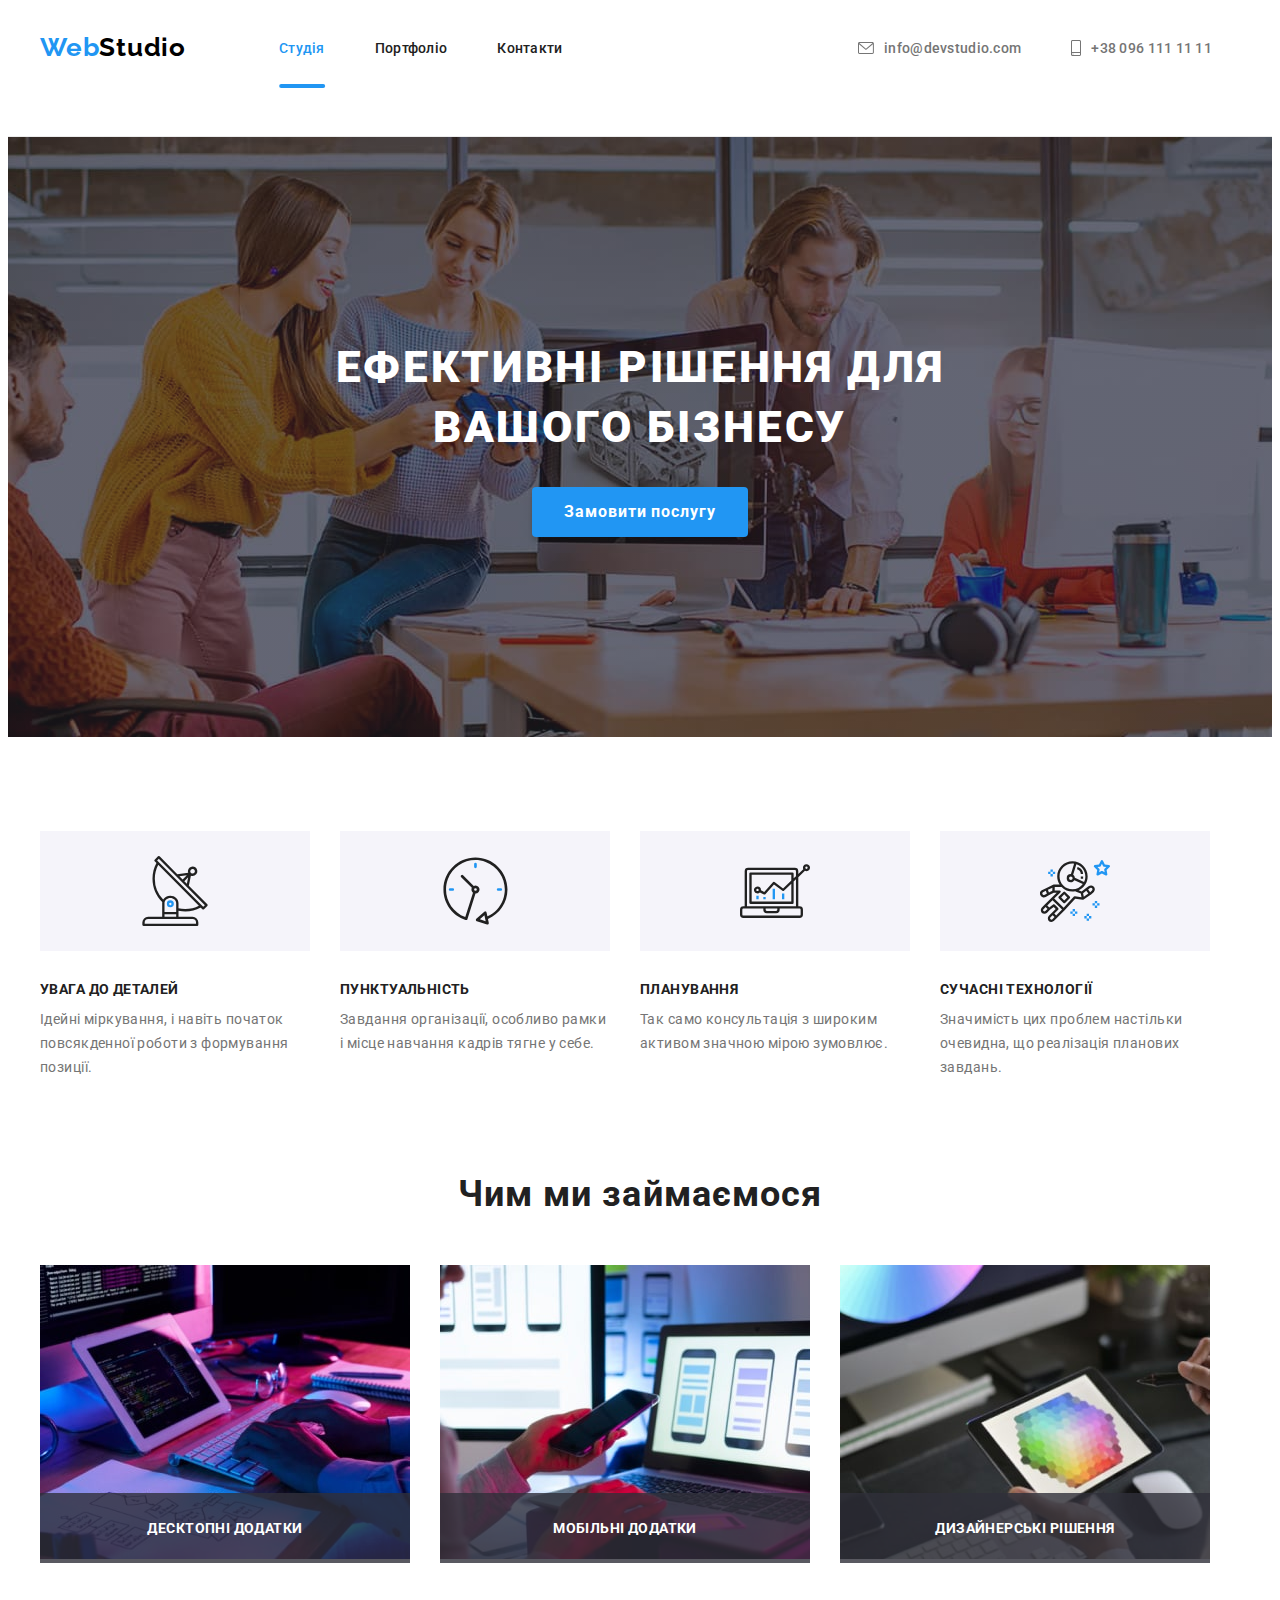
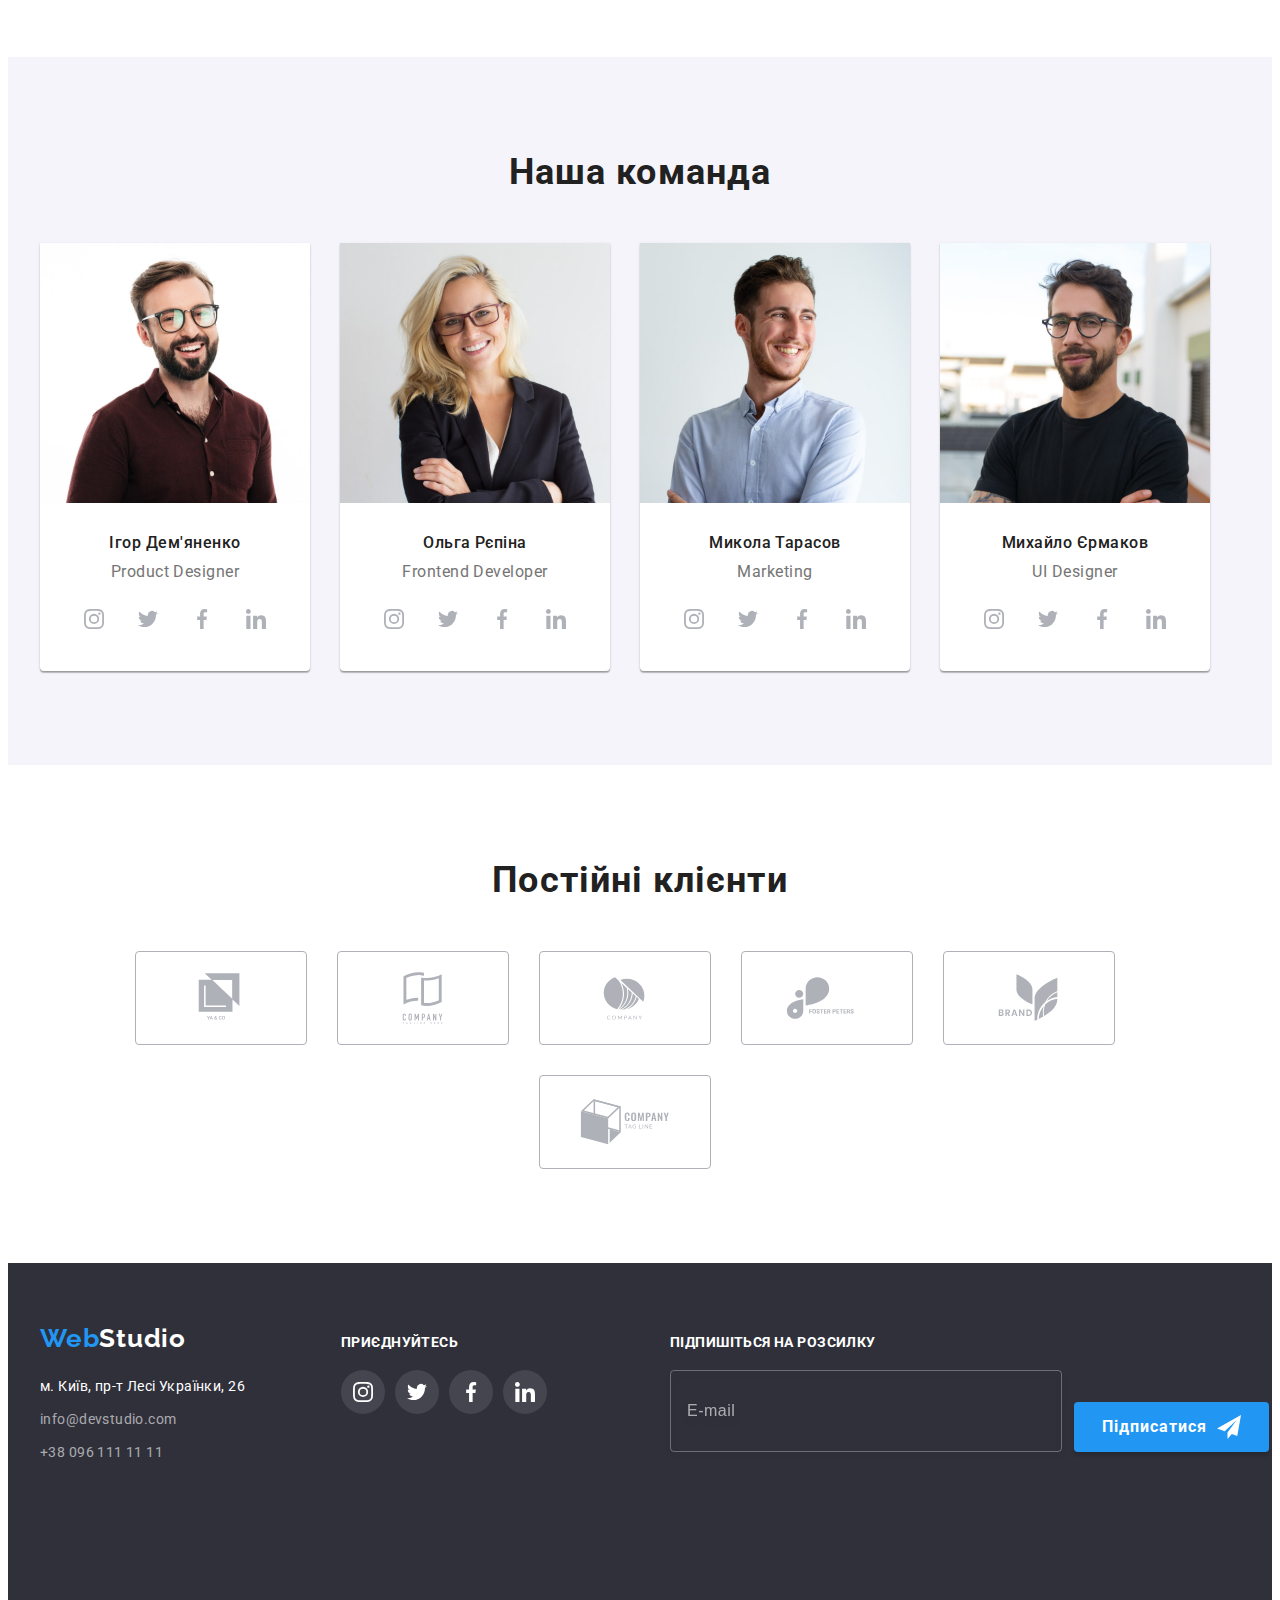
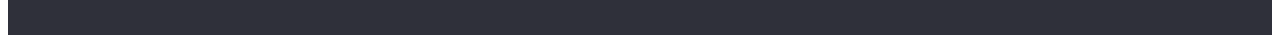
==== commit 845c89bd: "Build-5" ====
--- a/index.html
+++ b/index.html
@@ -25,56 +25,59 @@
       <div class="container">
         <a href="./index.html" class="header__logo link"><span>Web</span>Studio</a>
 
-        <div class="header__nav-thumb is-closed" data-menu>
-          <div class="header__nav-container">
-            <nav class="header-nav">
-              <ul class="header-nav__list list">
-                <li class="header-nav__item"><a href="./index.html" class="header-nav__link link current">Студія</a></li>
-                <li class="header-nav__item"><a href="./portfolio.html" class="header-nav__link link">Портфоліо</a></li>
-                <li class="header-nav__item"><a href="#" class="header-nav__link link">Контакти</a></li>
-              </ul>
-            </nav>
-
-            <ul class="header-address__list list">
-              <li class="header-address__item">
-                <a href="mailto:info@devstudio.com" class="header-address__link link">
-                  <svg class="header-address__icon" width="16" height="16">
-                    <use href="./images/icons.svg#konvert"></use>
-                  </svg>
-                  info@devstudio.com
-                </a>
-              </li>
-              <li class="header-address__item">
-                <a href="tel:+380961111111" class="header-address__link link">
-                  <svg class="header-address__icon" width="10" height="16">
-                    <use href="./images/icons.svg#smartphone"></use>
-                  </svg>
-                  +38 096 111 11 11
-                </a>
-              </li>
+        <div class="header__nav-thumb js-menu-container" data-menu>
+          <button type="button" class="header__menu-button btn js-close-menu" aria-expanded="false" data-menu-button>
+            <svg class="header__menu-icon" width="40" height="40" aria-label="Перемикач мобільного меню">
+              <use class="header__menu-close" href="./images/icons.svg#menu-close"></use>
+            </svg>
+          </button>
+
+          <nav class="header-nav">
+            <ul class="header-nav__list list">
+              <li class="header-nav__item"><a href="./index.html" class="header-nav__link link current">Студія</a></li>
+              <li class="header-nav__item"><a href="./portfolio.html" class="header-nav__link link">Портфоліо</a></li>
+              <li class="header-nav__item"><a href="#" class="header-nav__link link">Контакти</a></li>
             </ul>
-
-            <ul class="header-social__list list">
-              <li class="header-social__item">
-                <a href="#" class="header-social__link link"> Instagram </a>
-              </li>
-              <li class="header-social__item">
-                <a href="#" class="header-social__link link"> Twitter </a>
-              </li>
-              <li class="header-social__item">
-                <a href="#" class="header-social__link link"> Facebook </a>
-              </li>
-              <li class="header-social__item">
-                <a href="#" class="header-social__link link"> LinkedIn </a>
-              </li>
-            </ul>
-          </div>
+          </nav>
+
+          <ul class="header-address__list list">
+            <li class="header-address__item">
+              <a href="mailto:info@devstudio.com" class="header-address__link link">
+                <svg class="header-address__icon" width="16" height="16">
+                  <use href="./images/icons.svg#konvert"></use>
+                </svg>
+                info@devstudio.com
+              </a>
+            </li>
+            <li class="header-address__item">
+              <a href="tel:+380961111111" class="header-address__link link">
+                <svg class="header-address__icon" width="10" height="16">
+                  <use href="./images/icons.svg#smartphone"></use>
+                </svg>
+                +38 096 111 11 11
+              </a>
+            </li>
+          </ul>
+
+          <ul class="header-social__list list">
+            <li class="header-social__item">
+              <a href="#" class="header-social__link link"> Instagram </a>
+            </li>
+            <li class="header-social__item">
+              <a href="#" class="header-social__link link"> Twitter </a>
+            </li>
+            <li class="header-social__item">
+              <a href="#" class="header-social__link link"> Facebook </a>
+            </li>
+            <li class="header-social__item">
+              <a href="#" class="header-social__link link"> LinkedIn </a>
+            </li>
+          </ul>
         </div>
 
-        <button type="button" class="header__menu-button btn" aria-expanded="false" data-menu-button>
+        <button type="button" class="header__menu-open btn js-open-menu" aria-expanded="false" data-menu-button>
           <svg class="header__menu-icon" width="40" height="40" aria-label="Перемикач мобільного меню">
             <use class="header__menu-open" href="./images/icons.svg#menu"></use>
-            <use class="header__menu-close" href="./images/icons.svg#menu-close"></use>
           </svg>
         </button>
       </div>
@@ -82,7 +85,6 @@
 
     <main class="main">
       <section class="hero section">
-        <div class="hero__bg"></div>
         <div class="container">
           <h1 class="hero__title">
             Ефективні рішення для<br />
--- a/css/main.min.css
+++ b/css/main.min.css
@@ -1 +1 @@
-body{font-family:"Roboto","Raleway",sans-serif;background-color:#fff;color:#212121;overflow:visible}h1,h2,h3,h4,h5,h6,p,ul{margin:0;padding:0}.link{text-decoration:none}.list{list-style-type:none}.btn{font-family:inherit;font-style:normal}.container{margin:0 auto;padding:0 15px}@media screen and (max-width: 767px){.container{max-width:480px}}@media screen and (min-width: 768px){.container{width:768px}}@media screen and (min-width: 1200px){.container{width:1200px}}.section{padding:60px 0;z-index:1}@media screen and (min-width: 1200px){.section{padding:94px 0}}.header{background-color:#fff;border-bottom:1px solid #ececec;padding:10px 0;min-height:60px}@media screen and (min-width: 768px){.header{padding:19px 0;min-height:80px}}@media screen and (min-width: 1200px){.header{padding:24px 0}}.header .container{display:-webkit-box;display:-ms-flexbox;display:flex;-webkit-box-align:center;-ms-flex-align:center;align-items:center}@media screen and (max-width: 767px){.header .container{-webkit-box-pack:justify;-ms-flex-pack:justify;justify-content:space-between;max-width:480px}}.header__logo{font-family:"Raleway","Roboto",sans-serif;font-weight:700;font-size:24px;line-height:1.1666666667;letter-spacing:.03em;color:#000}@media screen and (min-width: 768px)and (max-width: 1199px){.header__logo{padding:5px 0}}@media screen and (min-width: 768px){.header__logo{margin-right:87px}}@media screen and (min-width: 1200px){.header__logo{font-size:26px;line-height:1.1923076923;margin-right:93px}}.header__logo span{color:#2196f3}.header__menu-button{z-index:3;display:inline-block;margin:0;padding:0;border:none;outline:none;background:none;cursor:pointer}@media screen and (min-width: 768px){.header__menu-button{display:none}}.header__menu-icon{display:block;fill:currentColor;-webkit-transition-timing-function:cubic-bezier(0.4, 0, 0.2, 1);transition-timing-function:cubic-bezier(0.4, 0, 0.2, 1);-webkit-transition:800ms;transition:800ms}.header__menu-button:active .header__menu-icon{rotate:360deg}.header__menu-close{-webkit-transition-timing-function:cubic-bezier(0.4, 0, 0.2, 1);transition-timing-function:cubic-bezier(0.4, 0, 0.2, 1);-webkit-transition:250ms;transition:250ms}.header__menu-open{-webkit-transition-timing-function:cubic-bezier(0.4, 0, 0.2, 1);transition-timing-function:cubic-bezier(0.4, 0, 0.2, 1);-webkit-transition:250ms;transition:250ms}.header__menu-button .header__menu-close{opacity:0}.header__menu-button.is-open .header__menu-close{opacity:1}.header__menu-button.is-open .header__menu-open{opacity:0}@media screen and (max-width: 767px){.header__nav-thumb{z-index:2;position:absolute;top:0;left:50%;-webkit-transform:translate(-50%, -100%);transform:translate(-50%, -100%);width:100%;height:100%;max-height:796px;background-color:#fff;-webkit-box-shadow:0px 1px 3px rgba(0,0,0,.12),0px 1px 1px rgba(0,0,0,.14),0px 2px 1px rgba(0,0,0,.2);box-shadow:0px 1px 3px rgba(0,0,0,.12),0px 1px 1px rgba(0,0,0,.14),0px 2px 1px rgba(0,0,0,.2);-webkit-transition-timing-function:cubic-bezier(0.4, 0, 0.2, 1);transition-timing-function:cubic-bezier(0.4, 0, 0.2, 1);-webkit-transition:500ms;transition:500ms}}.header__nav-container{display:-webkit-box;display:-ms-flexbox;display:flex;-webkit-box-align:center;-ms-flex-align:center;align-items:center}@media screen and (max-width: 767px){.header__nav-container{width:100%;max-width:480px;height:100%;margin:0 auto;padding:48px 40px;display:-webkit-box;display:-ms-flexbox;display:flex;-webkit-box-orient:vertical;-webkit-box-direction:normal;-ms-flex-direction:column;flex-direction:column;overflow-y:auto}}@media screen and (min-width: 768px)and (max-width: 1199px){.header__nav-container{width:517px}}@media screen and (min-width: 1200px){.header__nav-container{width:933px}}@media screen and (max-width: 767px){.is-closed{visibility:hidden;opacity:0;pointer-events:none}}.is-open{visibility:visible;opacity:1;pointer-events:all;-webkit-transform:translate(-50%, 0);transform:translate(-50%, 0)}.header__menu-button.is-open{-webkit-transform:translate(0);transform:translate(0)}@media screen and (max-width: 767px){.header-nav{min-height:212px;margin-bottom:64px}}@media screen and (min-width: 768px){.header-nav{display:-webkit-box;display:-ms-flexbox;display:flex;-webkit-box-align:center;-ms-flex-align:center;align-items:center;margin-right:auto}}.header-nav__list{display:-webkit-box;display:-ms-flexbox;display:flex}@media screen and (max-width: 767px){.header-nav__list{-webkit-box-orient:vertical;-webkit-box-direction:normal;-ms-flex-direction:column;flex-direction:column}}@media screen and (max-width: 767px){.header-nav__item:nth-child(1){margin-bottom:36px}.header-nav__item:nth-child(2){margin-bottom:32px}}@media screen and (min-width: 768px){.header-nav__item:not(:last-child){margin-right:50px}}.header-nav__link{font-weight:500;font-size:40px;line-height:1.175;letter-spacing:.02em;color:#212121;position:relative;-webkit-transition-timing-function:cubic-bezier(0.4, 0, 0.2, 1);transition-timing-function:cubic-bezier(0.4, 0, 0.2, 1);-webkit-transition:250ms;transition:250ms}@media screen and (min-width: 768px){.header-nav__link{font-size:14px;line-height:1.1428571429;padding:32px 0}}@media screen and (min-width: 1200px){.header-nav__link{padding:32px 0}}.header-nav__link:hover,.header-nav__link:focus{color:#2196f3}.current::after{position:absolute;bottom:0;left:50%;-webkit-transform:translateX(-50%);transform:translateX(-50%);content:"";width:100%;height:4px;background:#2196f3;border-radius:2px}@media screen and (max-width: 767px){.current::after{display:none}}.header-address__list{display:-webkit-box;display:-ms-flexbox;display:flex}@media screen and (max-width: 767px){.header-address__list{-webkit-box-orient:vertical;-webkit-box-direction:reverse;-ms-flex-direction:column-reverse;flex-direction:column-reverse;min-height:100px;margin-top:auto;margin-bottom:64px}}@media screen and (min-width: 768px)and (max-width: 1199px){.header-address__list{-webkit-box-orient:vertical;-webkit-box-direction:normal;-ms-flex-direction:column;flex-direction:column;-webkit-box-pack:center;-ms-flex-pack:center;justify-content:center}}.header-address__link{display:-webkit-inline-box;display:-ms-inline-flexbox;display:inline-flex;font-weight:500;font-size:34px;line-height:1.1764705882;letter-spacing:.02em;color:#757575;-webkit-transition-timing-function:cubic-bezier(0.4, 0, 0.2, 1);transition-timing-function:cubic-bezier(0.4, 0, 0.2, 1);-webkit-transition:250ms;transition:250ms}@media screen and (min-width: 768px){.header-address__link{font-size:12px;line-height:1.1666666667}}@media screen and (min-width: 1200px){.header-address__link{font-size:14px;line-height:1.1428571429;padding:5px 0 5px 0}}.header-address__link:hover,.header-address__link:focus{color:#2196f3}@media screen and (max-width: 767px){.header-address__item:first-child{margin-top:32px}}@media screen and (min-width: 768px)and (max-width: 1199px){.header-address__item{display:-webkit-box;display:-ms-flexbox;display:flex;-webkit-box-align:center;-ms-flex-align:center;align-items:center}.header-address__item:first-child{margin-bottom:9px}}@media screen and (min-width: 1200px){.header-address__item:first-child{margin-right:50px}}@media screen and (max-width: 767px){.header-address__item:nth-child(1) .header-address__link{font-size:24px;line-height:1.1666666667}}.header-address__icon{fill:currentColor;margin-right:10px}@media screen and (max-width: 767px){.header-address__icon{display:none}}.header-social__list{display:none}@media screen and (max-width: 767px){.header-social__list{display:-webkit-box;display:-ms-flexbox;display:flex;-ms-flex-wrap:wrap;flex-wrap:wrap}}.header-social__item:not(:last-child){margin-right:10px;padding-right:10px;border-right:1px solid rgba(33,33,33,.2)}.header-social__link{font-weight:500;font-size:18px;line-height:1.2222222222;letter-spacing:.02em;color:#2196f3}.hero{position:relative;background-color:#2f303a;padding:118px 0;margin:0 auto}@media screen and (min-width: 1200px){.hero{padding:200px 0}}.hero__bg{position:absolute;top:50%;left:50%;-webkit-transform:translate(-50%, -50%);transform:translate(-50%, -50%);width:100%;max-width:1600px;height:100%;z-index:-1;pointer-events:none;background-image:-webkit-gradient(linear, left top, left bottom, from(rgba(47, 48, 58, 0.4)), to(rgba(47, 48, 58, 0.4))),url(../images/hero-bg.jpg);background-image:linear-gradient(rgba(47, 48, 58, 0.4), rgba(47, 48, 58, 0.4)),url(../images/hero-bg.jpg);background-size:cover;background-repeat:no-repeat;background-position:center}@media screen and (max-width: 767px){.hero__bg{max-width:480px}}@media screen and (min-width: 768px)and (max-width: 1199px){.hero__bg{max-width:768px}}.hero__title{z-index:2;font-weight:900;font-size:26px;line-height:1.6153846154;text-align:center;letter-spacing:.06em;text-transform:uppercase;color:#fff}@media screen and (min-width: 1200px){.hero__title{font-size:44px;line-height:1.3636363636}}.hero__button{z-index:2;font-weight:700;font-size:16px;line-height:1.875;letter-spacing:.06em;color:#fff;background:#2196f3;-webkit-box-shadow:0px 4px 4px rgba(0,0,0,.15);box-shadow:0px 4px 4px rgba(0,0,0,.15);border:none;border-radius:4px;cursor:pointer;padding:10px 24px;display:block;margin:30px auto 0 auto;-webkit-transition-timing-function:cubic-bezier(0.4, 0, 0.2, 1);transition-timing-function:cubic-bezier(0.4, 0, 0.2, 1);-webkit-transition:250ms;transition:250ms}@media screen and (min-width: 1200px){.hero__button{padding:10px 32px}}.hero__button:hover,.hero__button:focus{background:#188ce8}.benefits__list{gap:30px}@media screen and (min-width: 768px)and (max-width: 1199px){.benefits__list{width:738px;height:480px;display:-webkit-box;display:-ms-flexbox;display:flex;-ms-flex-wrap:wrap;flex-wrap:wrap}}@media screen and (min-width: 1200px){.benefits__list{width:1170px;display:-webkit-box;display:-ms-flexbox;display:flex}}.benefits__items{max-width:450px;min-height:76px;margin:0 auto}@media screen and (max-width: 767px){.benefits__items:not(:last-child){margin-bottom:30px}}@media screen and (min-width: 768px)and (max-width: 1199px){.benefits__items{max-width:354px;min-height:224px}}@media screen and (min-width: 1200px){.benefits__items{width:270px;min-height:98px}}.benefits__icon-thumb{width:100%;min-height:120px;display:-webkit-box;display:-ms-flexbox;display:flex;-webkit-box-pack:center;-ms-flex-pack:center;justify-content:center;-webkit-box-align:center;-ms-flex-align:center;align-items:center;margin-bottom:30px;background-color:#f5f4fa}@media screen and (min-width: 1200px){.benefits__icon-thumb{width:270px;min-height:120px}}.benefits__title{font-size:14px;line-height:1.1428571429;letter-spacing:.03em;text-transform:uppercase;color:#212121;margin-bottom:10px}@media screen and (max-width: 767px){.benefits__title{text-align:center}}.benefits__text{font-size:14px;line-height:1.7142857143;letter-spacing:.03em;color:#757575}@media screen and (max-width: 1199px){.benefits__text{padding:1px 0}}.benefits__icon{display:block}.about{display:none}@media screen and (min-width: 1200px){.about{display:block;padding:0 0 94px 0}.about__title{font-size:36px;line-height:1.1666666667;text-align:center;letter-spacing:.03em;color:#212121;margin-bottom:50px}.about__list{display:-webkit-box;display:-ms-flexbox;display:flex}.about__items{position:relative}.about__items:nth-child(-n+2){margin-right:30px}.about__desc{position:absolute;bottom:0;left:0;font-style:normal;font-size:14px;line-height:1.1428571429;text-align:center;letter-spacing:.03em;text-transform:uppercase;color:#fff;width:100%;padding:27px 0;background:rgba(47,48,58,.8)}}.team{background-color:#f5f4fa}.team__title{font-size:28px;line-height:1.1785714286;text-align:center;letter-spacing:.03em;color:#212121;margin-bottom:30px}@media screen and (min-width: 1200px){.team__title{font-size:36px;line-height:1.1666666667;margin-bottom:50px}}@media screen and (min-width: 768px){.team__list{display:-webkit-box;display:-ms-flexbox;display:flex;-ms-flex-wrap:wrap;flex-wrap:wrap;gap:30px}}@media screen and (min-width: 1200px){.team__list{width:1170px;min-height:368px}}.team__items{background-color:#fff;max-width:450px;max-height:622px;-webkit-box-shadow:0px 1px 3px rgba(0,0,0,.12),0px 1px 1px rgba(0,0,0,.14),0px 2px 1px rgba(0,0,0,.2);box-shadow:0px 1px 3px rgba(0,0,0,.12),0px 1px 1px rgba(0,0,0,.14),0px 2px 1px rgba(0,0,0,.2);border-radius:0px 0px 4px 4px;padding-bottom:24px}@media screen and (max-width: 767px){.team__items{margin:0 auto}.team__items:not(:last-child){margin-bottom:30px}}@media screen and (min-width: 768px)and (max-width: 1199px){.team__items{width:354px;height:536px}}@media screen and (min-width: 1200px){.team__items{width:270px;min-height:368px;padding-bottom:30px}}.team__img{display:block;margin:0 auto;width:100%;max-width:450px;height:100%;max-height:460px}@media screen and (min-width: 768px){.team__img{height:374px}}@media screen and (min-width: 1200px){.team__img{width:270px;height:260px}}.team__desc{padding-top:30px}.team__user{font-weight:500;font-size:16px;line-height:1.1875;text-align:center;letter-spacing:.03em;color:#212121;margin-bottom:10px}.team__text{font-size:16px;line-height:1.1875;text-align:center;letter-spacing:.03em;color:#757575;margin-bottom:16px}.team__link-list{width:206px;margin:0 auto;display:-webkit-box;display:-ms-flexbox;display:flex}@media screen and (min-width: 1200px){.team__link-list{padding:0 32px;margin:0}}.team__link-item:not(:last-child){margin-right:10px}.team__link{display:-webkit-inline-box;display:-ms-inline-flexbox;display:inline-flex;width:44px;height:44px;background-color:#fff;border-radius:50%;-webkit-box-pack:center;-ms-flex-pack:center;justify-content:center;-webkit-box-align:center;-ms-flex-align:center;align-items:center;color:#afb1b8;-webkit-transition-timing-function:cubic-bezier(0.4, 0, 0.2, 1);transition-timing-function:cubic-bezier(0.4, 0, 0.2, 1);-webkit-transition:250ms;transition:250ms}.team__link:hover,.team__link:focus{background-color:#2196f3;color:#fff}.team__link-icon{fill:currentColor}.client__title{font-size:28px;line-height:1.1785714286;text-align:center;letter-spacing:.03em;color:#212121;margin-bottom:30px}@media screen and (min-width: 1200px){.client__title{font-size:36px;line-height:1.1666666667;margin-bottom:50px}}.client__list{display:-webkit-box;display:-ms-flexbox;display:flex;-webkit-box-pack:center;-ms-flex-pack:center;justify-content:center;-ms-flex-wrap:wrap;flex-wrap:wrap;row-gap:30px;-webkit-column-gap:30px;-moz-column-gap:30px;column-gap:30px}@media screen and (min-width: 1200px){.client__list{width:1170px;min-height:92px}}.client__link{display:-webkit-inline-box;display:-ms-inline-flexbox;display:inline-flex;-webkit-box-pack:center;-ms-flex-pack:center;justify-content:center;-webkit-box-align:center;-ms-flex-align:center;align-items:center;width:210px;height:92px;border:1px solid #afb1b8;border-radius:4px;color:#afb1b8;-webkit-transition-timing-function:cubic-bezier(0.4, 0, 0.2, 1);transition-timing-function:cubic-bezier(0.4, 0, 0.2, 1);-webkit-transition:250ms;transition:250ms}@media screen and (min-width: 1200px){.client__link{width:170px;height:92px}}.client__link:hover,.client__link:focus{border:1px solid #2196f3;color:#2196f3}.client__icon{fill:currentColor}.footer{background-color:#2f303a;padding:60px 0;max-height:603px}@media screen and (min-width: 768px){.footer{min-height:463px}}@media screen and (min-width: 1200px){.footer{min-height:252px}}@media screen and (min-width: 768px)and (max-width: 1199px){.footer .container{padding:0 76px 0 89px}}.footer__section{display:-webkit-box;display:-ms-flexbox;display:flex;-ms-flex-wrap:wrap;flex-wrap:wrap}@media screen and (max-width: 767px){.footer__section{-webkit-box-orient:vertical;-webkit-box-direction:normal;-ms-flex-direction:column;flex-direction:column}}.footer__address{height:127px}@media screen and (max-width: 767px){.footer__address{width:100%;margin:0 auto 60px auto}}@media screen and (min-width: 768px){.footer__address{margin-right:165px}}@media screen and (max-width: 1199px){.footer__address{width:232px}}@media screen and (min-width: 768px)and (max-width: 1199px){.footer__address{margin-bottom:60px}}@media screen and (min-width: 1200px){.footer__address{min-height:132px;margin-right:70px}}.footer__logo{font-family:"Raleway","Roboto",sans-serif;font-weight:700;font-size:24px;line-height:1.1666666667;letter-spacing:.03em;color:#fff}@media screen and (max-width: 1199px){.footer__logo{display:block;text-align:center}}@media screen and (min-width: 1200px){.footer__logo{font-size:26px;line-height:1.1923076923}}.footer__logo span{color:#2196f3}.footer__address-list{margin-top:20px;width:231px;min-height:81px;display:block}@media screen and (max-width: 1199px){.footer__address-list{width:100%;display:-webkit-box;display:-ms-flexbox;display:flex;-webkit-box-orient:vertical;-webkit-box-direction:normal;-ms-flex-direction:column;flex-direction:column;-webkit-box-align:center;-ms-flex-align:center;align-items:center}}.footer__links{font-size:14px;line-height:1.7142857143;letter-spacing:.03em;font-style:normal;color:#fff;display:block;-webkit-transition-timing-function:cubic-bezier(0.4, 0, 0.2, 1);transition-timing-function:cubic-bezier(0.4, 0, 0.2, 1);-webkit-transition:250ms;transition:250ms}.footer__address-item:not(:last-child){margin-bottom:8px}@media screen and (min-width: 1200px){.footer__address-item:not(:last-child){margin-bottom:9px}}.footer__address-item:not(:first-child) .footer__links{color:rgba(255,255,255,.6)}.footer__address-item:hover .footer__links,.footer__address-item:focus .footer__links{color:#2196f3}.footer__social{width:206px;min-height:80px}@media screen and (max-width: 767px){.footer__social{display:-webkit-box;display:-ms-flexbox;display:flex;-ms-flex-wrap:wrap;flex-wrap:wrap;-webkit-box-pack:center;-ms-flex-pack:center;justify-content:center;margin:0 auto 60px auto}}@media screen and (min-width: 768px){.footer__social{padding-top:5px}}@media screen and (min-width: 1200px){.footer__social{padding:12px 0 14px 0;margin-right:auto}}.footer__social-title{display:block;text-align:center;font-size:14px;line-height:1.1428571429;letter-spacing:.03em;text-transform:uppercase;color:#fff;margin-bottom:20px}.footer__social-list{width:100%;padding:0;display:-webkit-box;display:-ms-flexbox;display:flex}.footer__social-item:not(:last-child){margin-right:10px}.footer__social-link{display:-webkit-inline-box;display:-ms-inline-flexbox;display:inline-flex;width:44px;height:44px;background-color:rgba(255,255,255,.1);border-radius:50%;-webkit-box-pack:center;-ms-flex-pack:center;justify-content:center;-webkit-box-align:center;-ms-flex-align:center;align-items:center;color:#fff;-webkit-transition-timing-function:cubic-bezier(0.4, 0, 0.2, 1);transition-timing-function:cubic-bezier(0.4, 0, 0.2, 1);-webkit-transition:250ms;transition:250ms}.footer__social-link:hover,.footer__social-link:focus{background-color:#2196f3}.footer__social-icon{fill:currentColor}.footer__form{display:-webkit-box;display:-ms-flexbox;display:flex;width:100%;height:156px}@media screen and (max-width: 1199px){.footer__form{-webkit-box-orient:vertical;-webkit-box-direction:normal;-ms-flex-direction:column;flex-direction:column;-webkit-box-align:center;-ms-flex-align:center;align-items:center}}@media screen and (min-width: 1200px){.footer__form{width:570px;height:98px;padding:12px 0 0 0}}@media screen and (max-width: 1199px){.footer__form-field{width:100%}}@media screen and (min-width: 1200px){.footer__form-field{margin-right:12px}}.footer__form-label{display:block;font-family:"Roboto";font-style:normal;font-weight:700;font-size:14px;line-height:1.1428571429;letter-spacing:.03em;text-transform:uppercase;color:#fff;margin-bottom:20px}@media screen and (max-width: 1199px){.footer__form-label{text-align:center}}.footer__form-input{width:358px;height:50px;padding:15px 16px;border:1px solid rgba(255,255,255,.3);-webkit-filter:drop-shadow(0px 4px 4px rgba(0, 0, 0, 0.15));filter:drop-shadow(0px 4px 4px rgba(0, 0, 0, 0.15));border-radius:4px;background-color:inherit;color:#fff;font-size:16px;line-height:1.25;display:-webkit-box;display:-ms-flexbox;display:flex;-webkit-box-align:center;-ms-flex-align:center;align-items:center;letter-spacing:.03em}.footer__form-input::-webkit-input-placeholder{color:rgba(255,255,255,.6)}.footer__form-input::-moz-placeholder{color:rgba(255,255,255,.6)}.footer__form-input:-ms-input-placeholder{color:rgba(255,255,255,.6)}.footer__form-input::-ms-input-placeholder{color:rgba(255,255,255,.6)}.footer__form-input::placeholder{color:rgba(255,255,255,.6)}@media screen and (max-width: 767px){.footer__form-input{width:100%}}@media screen and (min-width: 768px)and (max-width: 1199px){.footer__form-input{width:450px;margin:0 auto}}.footer__form-button{display:inline-block;width:200px;height:50px;padding:10px 28px;margin-top:auto;font-family:"Roboto";font-style:normal;font-weight:700;font-size:16px;line-height:1.875;display:-webkit-box;display:-ms-flexbox;display:flex;-webkit-box-pack:center;-ms-flex-pack:center;justify-content:center;-webkit-box-align:center;-ms-flex-align:center;align-items:center;letter-spacing:.06em;color:#fff;background-color:#2196f3;-webkit-box-shadow:0px 4px 4px rgba(0,0,0,.15);box-shadow:0px 4px 4px rgba(0,0,0,.15);border-radius:4px;border:none;cursor:pointer;-webkit-transition-timing-function:cubic-bezier(0.4, 0, 0.2, 1);transition-timing-function:cubic-bezier(0.4, 0, 0.2, 1);-webkit-transition:250ms;transition:250ms}.footer__form-button:hover,.footer__form-button:focus{background:#188ce8}.footer__form-icon{fill:currentColor;margin-left:10px}.backdrop{z-index:4;position:fixed;top:0;left:0;width:100%;height:100%;background:rgba(0,0,0,.2);-webkit-transform:scale(1);transform:scale(1);opacity:1;padding:0 15px;-webkit-transition-timing-function:cubic-bezier(0.4, 0, 0.2, 1);transition-timing-function:cubic-bezier(0.4, 0, 0.2, 1);-webkit-transition:250ms;transition:250ms;display:-webkit-box;display:-ms-flexbox;display:flex;-webkit-box-pack:center;-ms-flex-pack:center;justify-content:center;-webkit-box-align:center;-ms-flex-align:center;align-items:center}.is-hidden{visibility:hidden;opacity:0;pointer-events:none;-webkit-transform:scale(1.05);transform:scale(1.05)}.modal{position:relative;width:100%;min-width:280px;height:95%;max-height:609px;background:#fff;-webkit-box-shadow:0px 1px 3px rgba(0,0,0,.12),0px 1px 1px rgba(0,0,0,.14),0px 2px 1px rgba(0,0,0,.2);box-shadow:0px 1px 3px rgba(0,0,0,.12),0px 1px 1px rgba(0,0,0,.14),0px 2px 1px rgba(0,0,0,.2);border-radius:4px;padding:40px;overflow-y:auto}@media screen and (min-width: 480px){.modal{width:450px}}@media screen and (min-width: 1200px){.modal{width:528px;min-height:581px}}.modal__exit-button{position:absolute;top:8px;right:8px;display:-webkit-box;display:-ms-flexbox;display:flex;-webkit-box-pack:center;-ms-flex-pack:center;justify-content:center;-webkit-box-align:center;-ms-flex-align:center;align-items:center;width:30px;height:30px;margin:0;padding:0;background-color:#fff;border:1px solid rgba(0,0,0,.1);border-radius:50%;color:#000;cursor:pointer;-webkit-transition-timing-function:cubic-bezier(0.4, 0, 0.2, 1);transition-timing-function:cubic-bezier(0.4, 0, 0.2, 1);-webkit-transition:250ms;transition:250ms}.modal__exit-button:hover,.modal__exit-button:focus{color:#2196f3}.modal__exit-icon{fill:currentColor}.modal__form-title{font-family:"Roboto";font-style:normal;font-size:20px;line-height:1.5;text-align:center;letter-spacing:.03em;color:#212121;margin-bottom:12px}@media screen and (min-width: 1200px){.modal__form-title{line-height:1.15}}.modal__form-field{display:-webkit-box;display:-ms-flexbox;display:flex;-webkit-box-orient:vertical;-webkit-box-direction:normal;-ms-flex-direction:column;flex-direction:column;position:relative;margin-bottom:10px}.modal__form-label{font-family:"Roboto";font-style:normal;font-size:12px;line-height:1.1666666667;letter-spacing:.01em;color:#757575;margin-bottom:4px}.modal__form-input{display:inline-block;width:100%;height:40px;border:1px solid rgba(33,33,33,.2);border-radius:4px;padding:12px 42px;font-family:"Roboto";font-style:normal;font-size:12px;line-height:1.1666666667;letter-spacing:.01em;color:#212121;-webkit-transition-timing-function:cubic-bezier(0.4, 0, 0.2, 1);transition-timing-function:cubic-bezier(0.4, 0, 0.2, 1);-webkit-transition:250ms;transition:250ms}.modal__form-input-icon{fill:#212121;display:inline-block;position:absolute;left:12px;bottom:11px;fill:currentColor;-webkit-transition-timing-function:cubic-bezier(0.4, 0, 0.2, 1);transition-timing-function:cubic-bezier(0.4, 0, 0.2, 1);-webkit-transition:250ms;transition:250ms}.modal__form-field:focus-within .modal__form-input,.modal__form-field:focus-within .modal__form-textarea{border:1px solid #2196f3;outline:none}.modal__form-field:focus-within{color:#2196f3}.modal__form-textarea{width:100%;height:120px;resize:none;border:1px solid rgba(33,33,33,.2);border-radius:4px;padding:12px 16px;font-family:"Roboto";font-style:normal;font-size:12px;line-height:1.1666666667;letter-spacing:.01em;color:#212121;-webkit-transition-timing-function:cubic-bezier(0.4, 0, 0.2, 1);transition-timing-function:cubic-bezier(0.4, 0, 0.2, 1);-webkit-transition:250ms;transition:250ms}.modal__form-textarea::-webkit-input-placeholder{font-family:"Roboto";font-style:normal;font-size:12px;line-height:1.3333333333;letter-spacing:.01em;color:rgba(117,117,117,.5)}.modal__form-textarea::-moz-placeholder{font-family:"Roboto";font-style:normal;font-size:12px;line-height:1.3333333333;letter-spacing:.01em;color:rgba(117,117,117,.5)}.modal__form-textarea:-ms-input-placeholder{font-family:"Roboto";font-style:normal;font-size:12px;line-height:1.3333333333;letter-spacing:.01em;color:rgba(117,117,117,.5)}.modal__form-textarea::-ms-input-placeholder{font-family:"Roboto";font-style:normal;font-size:12px;line-height:1.3333333333;letter-spacing:.01em;color:rgba(117,117,117,.5)}.modal__form-textarea::placeholder{font-family:"Roboto";font-style:normal;font-size:12px;line-height:1.3333333333;letter-spacing:.01em;color:rgba(117,117,117,.5)}@media screen and (min-width: 1200px){.modal__form-textarea::-webkit-input-placeholder{line-height:1.1666666667}.modal__form-textarea::-moz-placeholder{line-height:1.1666666667}.modal__form-textarea:-ms-input-placeholder{line-height:1.1666666667}.modal__form-textarea::-ms-input-placeholder{line-height:1.1666666667}.modal__form-textarea::placeholder{line-height:1.1666666667}}.modal__form-checkbox-field{display:-webkit-box;display:-ms-flexbox;display:flex;-webkit-box-align:center;-ms-flex-align:center;align-items:center;margin:20px 0 30px 0}.modal__form-checkbox{-webkit-appearance:none;-moz-appearance:none;appearance:none;position:absolute}.modal__form-checkbox-icon-span{display:-webkit-box;display:-ms-flexbox;display:flex;-webkit-box-pack:center;-ms-flex-pack:center;justify-content:center;-webkit-box-align:center;-ms-flex-align:center;align-items:center;width:16px;height:15px;color:#fff;border:2px solid #212121;border-radius:2px;margin-right:7px;-webkit-transition-timing-function:cubic-bezier(0.4, 0, 0.2, 1);transition-timing-function:cubic-bezier(0.4, 0, 0.2, 1);-webkit-transition:250ms;transition:250ms}.modal__form-checkbox-icon{fill:currentColor}.modal__form-checkbox:checked+.modal__form-checkbox-icon-span{background-color:#2196f3;border:2px solid #2196f3}.modal__form-checkbox-label{display:inline-block;font-family:"Roboto";font-style:normal;font-size:12px;line-height:1.1666666667;letter-spacing:.03em;color:#757575;-webkit-user-select:none;-moz-user-select:none;-ms-user-select:none;user-select:none}@media screen and (min-width: 1200px){.modal__form-checkbox-label{font-size:14px;line-height:1.7142857143}}.modal__form-checkbox-link{color:#2196f3}.modal__form-button{display:block;padding:10px 52px;margin:0 auto;font-family:"Roboto";font-style:normal;font-weight:700;font-size:16px;line-height:1.875;letter-spacing:.06em;color:#fff;background:#2196f3;-webkit-box-shadow:0px 4px 4px rgba(0,0,0,.15);box-shadow:0px 4px 4px rgba(0,0,0,.15);border-radius:4px;border:none;cursor:pointer;-webkit-transition-timing-function:cubic-bezier(0.4, 0, 0.2, 1);transition-timing-function:cubic-bezier(0.4, 0, 0.2, 1);-webkit-transition:250ms;transition:250ms}.modal__form-button:hover,.modal__form-button:focus{background:#188ce8}.features__list-buttons{display:-webkit-box;display:-ms-flexbox;display:flex;-ms-flex-wrap:wrap;flex-wrap:wrap;margin-bottom:40px;-webkit-column-gap:8px;-moz-column-gap:8px;column-gap:8px;row-gap:15px}@media screen and (min-width: 768px){.features__list-buttons{-webkit-box-pack:center;-ms-flex-pack:center;justify-content:center;gap:8px;margin-bottom:30px}}@media screen and (min-width: 1200px){.features__list-buttons{margin-bottom:50px}}.features__button{cursor:pointer;font-weight:500;font-size:16px;line-height:1.625;text-align:center;letter-spacing:.03em;color:#212121;background:#f5f4fa;border-radius:4px;border:0;padding:6px 22px;-webkit-transition-timing-function:cubic-bezier(0.4, 0, 0.2, 1);transition-timing-function:cubic-bezier(0.4, 0, 0.2, 1);-webkit-transition:250ms;transition:250ms}.features__button:first-child{padding:6px 25px}.features__button:hover,.features__button:focus{color:#fff;background:#2196f3;-webkit-box-shadow:0px 3px 1px rgba(0,0,0,.1),0px 1px 2px rgba(0,0,0,.08),0px 2px 2px rgba(0,0,0,.12);box-shadow:0px 3px 1px rgba(0,0,0,.1),0px 1px 2px rgba(0,0,0,.08),0px 2px 2px rgba(0,0,0,.12);border-radius:4px}.features__list{display:-webkit-box;display:-ms-flexbox;display:flex;-ms-flex-wrap:wrap;flex-wrap:wrap;gap:30px}.features__items{background:#fff;width:100%;min-height:404px;-webkit-transition-timing-function:cubic-bezier(0.4, 0, 0.2, 1);transition-timing-function:cubic-bezier(0.4, 0, 0.2, 1);-webkit-transition:250ms;transition:250ms}@media screen and (max-width: 767px){.features__items{max-width:450px}}@media screen and (min-width: 768px){.features__items{width:354px}}@media screen and (min-width: 1200px){.features__items{width:370px}}.features__items:hover,.features__items:focus{-webkit-box-shadow:0px 1px 1px rgba(0,0,0,.12),0px 4px 4px rgba(0,0,0,.06),1px 4px 6px rgba(0,0,0,.16);box-shadow:0px 1px 1px rgba(0,0,0,.12),0px 4px 4px rgba(0,0,0,.06),1px 4px 6px rgba(0,0,0,.16)}.features__img{display:block;width:100%;min-height:294px;margin:0 auto}@media screen and (min-width: 767px){.features__img{max-width:450px}}@media screen and (min-width: 768px){.features__img{width:354px}}@media screen and (min-width: 1200px){.features__img{width:370px}}.features__desc{padding:20px 24px;border:1px solid #eee;border-top:none}.features__title{font-size:18px;line-height:2;letter-spacing:.06em;color:#212121;margin-bottom:4px}.features__text{font-size:16px;line-height:1.875;letter-spacing:.03em;color:#757575}.features__thumb{position:relative;overflow:hidden}.features__info{position:absolute;top:0;left:0;width:100%;height:100%;display:-webkit-box;display:-ms-flexbox;display:flex;-webkit-box-pack:center;-ms-flex-pack:center;justify-content:center;-webkit-box-align:center;-ms-flex-align:center;align-items:center;font-family:"Roboto";font-style:normal;font-size:18px;line-height:1.5555555556;letter-spacing:.03em;color:#fff;padding:63px 24px;background:rgba(33,150,243,.9);-webkit-transform:translateY(100%);transform:translateY(100%);-webkit-transition-timing-function:cubic-bezier(0.4, 0, 0.2, 1);transition-timing-function:cubic-bezier(0.4, 0, 0.2, 1);-webkit-transition:250ms;transition:250ms}.features__items:hover .features__info{-webkit-transform:translateY(0);transform:translateY(0)}/*# sourceMappingURL=main.min.css.map */+body{font-family:"Roboto","Raleway",sans-serif;background-color:#fff;color:#212121;overflow:visible}h1,h2,h3,h4,h5,h6,p,ul{margin:0;padding:0}.link{text-decoration:none}.list{list-style-type:none}.btn{font-family:inherit;font-style:normal}.container{margin:0 auto;padding:0 15px}@media screen and (max-width: 767px){.container{max-width:480px}}@media screen and (min-width: 768px){.container{width:768px}}@media screen and (min-width: 1200px){.container{width:1200px}}.section{padding:60px 0;z-index:1}@media screen and (min-width: 1200px){.section{padding:94px 0}}.header{background-color:#fff;border-bottom:1px solid #ececec;padding:10px 0;min-height:60px}@media screen and (min-width: 768px){.header{padding:19px 0;min-height:80px}}@media screen and (min-width: 1200px){.header{padding:24px 0}}.header .container{display:-webkit-box;display:-ms-flexbox;display:flex;-webkit-box-align:center;-ms-flex-align:center;align-items:center}@media screen and (max-width: 767px){.header .container{-webkit-box-pack:justify;-ms-flex-pack:justify;justify-content:space-between;max-width:480px}}.header__logo{font-family:"Raleway","Roboto",sans-serif;font-weight:700;font-size:24px;line-height:1.1666666667;letter-spacing:.03em;color:#000}@media screen and (min-width: 768px)and (max-width: 1199px){.header__logo{padding:5px 0}}@media screen and (min-width: 768px){.header__logo{margin-right:87px}}@media screen and (min-width: 1200px){.header__logo{font-size:26px;line-height:1.1923076923;margin-right:93px}}.header__logo span{color:#2196f3}.header__menu-open{display:inline-block;margin:0;padding:0;border:none;outline:none;background:none;cursor:pointer}@media screen and (min-width: 768px){.header__menu-open{display:none}}.header__menu-button{position:absolute;top:10px;right:15px;display:inline-block;margin:0;padding:0;border:none;outline:none;background:none;cursor:pointer}@media screen and (min-width: 768px){.header__menu-button{display:none}}.header__menu-icon{display:block;fill:currentColor;-webkit-transition-timing-function:cubic-bezier(0.4, 0, 0.2, 1);transition-timing-function:cubic-bezier(0.4, 0, 0.2, 1);-webkit-transition:800ms;transition:800ms}.header__nav-thumb{z-index:2;display:-webkit-box;display:-ms-flexbox;display:flex}@media screen and (max-width: 767px){.header__nav-thumb{position:fixed;top:0;left:50%;-webkit-transform:translate(-50%, -100%);transform:translate(-50%, -100%);width:100%;height:100%;background-color:#fff;-webkit-box-shadow:0px 1px 3px rgba(0,0,0,.12),0px 1px 1px rgba(0,0,0,.14),0px 2px 1px rgba(0,0,0,.2);box-shadow:0px 1px 3px rgba(0,0,0,.12),0px 1px 1px rgba(0,0,0,.14),0px 2px 1px rgba(0,0,0,.2);-webkit-box-orient:vertical;-webkit-box-direction:normal;-ms-flex-direction:column;flex-direction:column;-webkit-box-pack:justify;-ms-flex-pack:justify;justify-content:space-between;padding:48px 40px;overflow-y:auto;-webkit-transition-timing-function:cubic-bezier(0.4, 0, 0.2, 1);transition-timing-function:cubic-bezier(0.4, 0, 0.2, 1);-webkit-transition:500ms;transition:500ms;visibility:hidden;opacity:0;pointer-events:none}}@media screen and (min-width: 768px)and (max-width: 1199px){.header__nav-thumb{width:517px}}@media screen and (min-width: 1200px){.header__nav-thumb{width:933px}}.is-open{visibility:visible;opacity:1;pointer-events:all;-webkit-transform:translate(-50%, 0);transform:translate(-50%, 0)}@media screen and (max-width: 767px){.header-nav{min-height:212px;margin-bottom:64px}}@media screen and (min-width: 768px){.header-nav{display:-webkit-box;display:-ms-flexbox;display:flex;-webkit-box-align:center;-ms-flex-align:center;align-items:center;margin-right:auto}}.header-nav__list{display:-webkit-box;display:-ms-flexbox;display:flex}@media screen and (max-width: 767px){.header-nav__list{-webkit-box-orient:vertical;-webkit-box-direction:normal;-ms-flex-direction:column;flex-direction:column}}@media screen and (max-width: 767px){.header-nav__item:nth-child(1){margin-bottom:36px}.header-nav__item:nth-child(2){margin-bottom:32px}}@media screen and (min-width: 768px){.header-nav__item:not(:last-child){margin-right:50px}}.header-nav__link{font-weight:500;font-size:40px;line-height:1.175;letter-spacing:.02em;color:#212121;position:relative;-webkit-transition-timing-function:cubic-bezier(0.4, 0, 0.2, 1);transition-timing-function:cubic-bezier(0.4, 0, 0.2, 1);-webkit-transition:250ms;transition:250ms}@media screen and (min-width: 768px){.header-nav__link{font-size:14px;line-height:1.1428571429;padding:32px 0}}@media screen and (min-width: 1200px){.header-nav__link{padding:32px 0}}.header-nav__link:hover,.header-nav__link:focus{color:#2196f3}.current{color:#2196f3}.current::after{position:absolute;bottom:0;left:50%;-webkit-transform:translateX(-50%);transform:translateX(-50%);content:"";width:100%;height:4px;background:#2196f3;border-radius:2px}@media screen and (max-width: 767px){.current::after{display:none}}.header-address__list{display:-webkit-box;display:-ms-flexbox;display:flex}@media screen and (max-width: 767px){.header-address__list{-webkit-box-orient:vertical;-webkit-box-direction:reverse;-ms-flex-direction:column-reverse;flex-direction:column-reverse;min-height:100px;margin-top:auto;margin-bottom:64px}}@media screen and (min-width: 768px)and (max-width: 1199px){.header-address__list{-webkit-box-orient:vertical;-webkit-box-direction:normal;-ms-flex-direction:column;flex-direction:column;-webkit-box-pack:center;-ms-flex-pack:center;justify-content:center}}.header-address__link{display:-webkit-inline-box;display:-ms-inline-flexbox;display:inline-flex;font-weight:500;font-size:34px;line-height:1.1764705882;letter-spacing:.02em;color:#757575;-webkit-transition-timing-function:cubic-bezier(0.4, 0, 0.2, 1);transition-timing-function:cubic-bezier(0.4, 0, 0.2, 1);-webkit-transition:250ms;transition:250ms}@media screen and (min-width: 768px){.header-address__link{font-size:12px;line-height:1.1666666667}}@media screen and (min-width: 1200px){.header-address__link{font-size:14px;line-height:1.1428571429;padding:5px 0 5px 0}}.header-address__link:hover,.header-address__link:focus{color:#2196f3}@media screen and (max-width: 767px){.header-address__item:first-child{margin-top:32px}}@media screen and (min-width: 768px)and (max-width: 1199px){.header-address__item{display:-webkit-box;display:-ms-flexbox;display:flex;-webkit-box-align:center;-ms-flex-align:center;align-items:center}.header-address__item:first-child{margin-bottom:9px}}@media screen and (min-width: 1200px){.header-address__item:first-child{margin-right:50px}}@media screen and (max-width: 767px){.header-address__item:nth-child(1) .header-address__link{font-size:24px;line-height:1.1666666667}}.header-address__icon{fill:currentColor;margin-right:10px}@media screen and (max-width: 767px){.header-address__icon{display:none}}.header-social__list{display:none}@media screen and (max-width: 767px){.header-social__list{display:-webkit-box;display:-ms-flexbox;display:flex;-ms-flex-wrap:wrap;flex-wrap:wrap}}.header-social__item:not(:last-child){position:relative;margin-right:20px}.header-social__item:not(:last-child)::after{content:" ";position:absolute;top:0;right:-10px;width:1px;height:100%;border-right:1px solid rgba(33,33,33,.2)}.header-social__link{font-weight:500;font-size:18px;line-height:1.2222222222;letter-spacing:.02em;color:#2196f3}.hero{background-color:#2f303a;padding:118px 0;margin:0 auto;background-image:-webkit-gradient(linear, left top, left bottom, from(rgba(47, 48, 58, 0.4)), to(rgba(47, 48, 58, 0.4))),url(../images/hero-bg.jpg);background-image:linear-gradient(rgba(47, 48, 58, 0.4), rgba(47, 48, 58, 0.4)),url(../images/hero-bg.jpg);background-size:cover;background-repeat:no-repeat;background-position:center}@media screen and (min-width: 1200px){.hero{padding:200px 0}}.hero__title{font-weight:900;font-size:26px;line-height:1.6153846154;text-align:center;letter-spacing:.06em;text-transform:uppercase;color:#fff}@media screen and (min-width: 1200px){.hero__title{font-size:44px;line-height:1.3636363636}}.hero__button{font-weight:700;font-size:16px;line-height:1.875;letter-spacing:.06em;color:#fff;background:#2196f3;-webkit-box-shadow:0px 4px 4px rgba(0,0,0,.15);box-shadow:0px 4px 4px rgba(0,0,0,.15);border:none;border-radius:4px;cursor:pointer;padding:10px 24px;display:block;margin:30px auto 0 auto;-webkit-transition-timing-function:cubic-bezier(0.4, 0, 0.2, 1);transition-timing-function:cubic-bezier(0.4, 0, 0.2, 1);-webkit-transition:250ms;transition:250ms}@media screen and (min-width: 1200px){.hero__button{padding:10px 32px}}.hero__button:hover,.hero__button:focus{background:#188ce8}.benefits__list{gap:30px}@media screen and (min-width: 768px)and (max-width: 1199px){.benefits__list{width:738px;height:480px;display:-webkit-box;display:-ms-flexbox;display:flex;-ms-flex-wrap:wrap;flex-wrap:wrap}}@media screen and (min-width: 1200px){.benefits__list{width:1170px;display:-webkit-box;display:-ms-flexbox;display:flex}}.benefits__items{max-width:450px;min-height:76px;margin:0 auto}@media screen and (max-width: 767px){.benefits__items:not(:last-child){margin-bottom:30px}}@media screen and (min-width: 768px)and (max-width: 1199px){.benefits__items{max-width:354px;min-height:224px}}@media screen and (min-width: 1200px){.benefits__items{width:270px;min-height:98px}}.benefits__icon-thumb{width:100%;min-height:120px;display:-webkit-box;display:-ms-flexbox;display:flex;-webkit-box-pack:center;-ms-flex-pack:center;justify-content:center;-webkit-box-align:center;-ms-flex-align:center;align-items:center;margin-bottom:30px;background-color:#f5f4fa}@media screen and (min-width: 1200px){.benefits__icon-thumb{width:270px;min-height:120px}}.benefits__title{font-size:14px;line-height:1.1428571429;letter-spacing:.03em;text-transform:uppercase;color:#212121;margin-bottom:10px}@media screen and (max-width: 767px){.benefits__title{text-align:center}}.benefits__text{font-size:14px;line-height:1.7142857143;letter-spacing:.03em;color:#757575}@media screen and (max-width: 1199px){.benefits__text{padding:1px 0}}.benefits__icon{display:block}.about{display:none}@media screen and (min-width: 1200px){.about{display:block;padding:0 0 94px 0}.about__title{font-size:36px;line-height:1.1666666667;text-align:center;letter-spacing:.03em;color:#212121;margin-bottom:50px}.about__list{display:-webkit-box;display:-ms-flexbox;display:flex}.about__items{position:relative}.about__items:nth-child(-n+2){margin-right:30px}.about__desc{position:absolute;bottom:0;left:0;font-style:normal;font-size:14px;line-height:1.1428571429;text-align:center;letter-spacing:.03em;text-transform:uppercase;color:#fff;width:100%;padding:27px 0;background:rgba(47,48,58,.8)}}.team{background-color:#f5f4fa}.team__title{font-size:28px;line-height:1.1785714286;text-align:center;letter-spacing:.03em;color:#212121;margin-bottom:30px}@media screen and (min-width: 1200px){.team__title{font-size:36px;line-height:1.1666666667;margin-bottom:50px}}@media screen and (min-width: 768px){.team__list{display:-webkit-box;display:-ms-flexbox;display:flex;-ms-flex-wrap:wrap;flex-wrap:wrap;gap:30px}}@media screen and (min-width: 1200px){.team__list{width:1170px;min-height:368px}}.team__items{background-color:#fff;max-width:450px;max-height:622px;-webkit-box-shadow:0px 1px 3px rgba(0,0,0,.12),0px 1px 1px rgba(0,0,0,.14),0px 2px 1px rgba(0,0,0,.2);box-shadow:0px 1px 3px rgba(0,0,0,.12),0px 1px 1px rgba(0,0,0,.14),0px 2px 1px rgba(0,0,0,.2);border-radius:0px 0px 4px 4px;padding-bottom:24px}@media screen and (max-width: 767px){.team__items{margin:0 auto}.team__items:not(:last-child){margin-bottom:30px}}@media screen and (min-width: 768px)and (max-width: 1199px){.team__items{width:354px;height:536px}}@media screen and (min-width: 1200px){.team__items{width:270px;min-height:368px;padding-bottom:30px}}.team__img{display:block;margin:0 auto;width:100%;max-width:450px;height:100%;max-height:460px}@media screen and (min-width: 768px){.team__img{height:374px}}@media screen and (min-width: 1200px){.team__img{width:270px;height:260px}}.team__desc{padding-top:30px}.team__user{font-weight:500;font-size:16px;line-height:1.1875;text-align:center;letter-spacing:.03em;color:#212121;margin-bottom:10px}.team__text{font-size:16px;line-height:1.1875;text-align:center;letter-spacing:.03em;color:#757575;margin-bottom:16px}.team__link-list{width:206px;margin:0 auto;display:-webkit-box;display:-ms-flexbox;display:flex}@media screen and (min-width: 1200px){.team__link-list{padding:0 32px;margin:0}}.team__link-item:not(:last-child){margin-right:10px}.team__link{display:-webkit-inline-box;display:-ms-inline-flexbox;display:inline-flex;width:44px;height:44px;background-color:#fff;border-radius:50%;-webkit-box-pack:center;-ms-flex-pack:center;justify-content:center;-webkit-box-align:center;-ms-flex-align:center;align-items:center;color:#afb1b8;-webkit-transition-timing-function:cubic-bezier(0.4, 0, 0.2, 1);transition-timing-function:cubic-bezier(0.4, 0, 0.2, 1);-webkit-transition:250ms;transition:250ms}.team__link:hover,.team__link:focus{background-color:#2196f3;color:#fff}.team__link-icon{fill:currentColor}.client__title{font-size:28px;line-height:1.1785714286;text-align:center;letter-spacing:.03em;color:#212121;margin-bottom:30px}@media screen and (min-width: 1200px){.client__title{font-size:36px;line-height:1.1666666667;margin-bottom:50px}}.client__list{display:-webkit-box;display:-ms-flexbox;display:flex;-webkit-box-pack:center;-ms-flex-pack:center;justify-content:center;-ms-flex-wrap:wrap;flex-wrap:wrap;row-gap:30px;-webkit-column-gap:30px;-moz-column-gap:30px;column-gap:30px}@media screen and (min-width: 1200px){.client__list{width:1170px;min-height:92px}}.client__link{display:-webkit-inline-box;display:-ms-inline-flexbox;display:inline-flex;-webkit-box-pack:center;-ms-flex-pack:center;justify-content:center;-webkit-box-align:center;-ms-flex-align:center;align-items:center;width:210px;height:92px;border:1px solid #afb1b8;border-radius:4px;color:#afb1b8;-webkit-transition-timing-function:cubic-bezier(0.4, 0, 0.2, 1);transition-timing-function:cubic-bezier(0.4, 0, 0.2, 1);-webkit-transition:250ms;transition:250ms}@media screen and (min-width: 1200px){.client__link{width:170px;height:92px}}.client__link:hover,.client__link:focus{border:1px solid #2196f3;color:#2196f3}.client__icon{fill:currentColor}.footer{background-color:#2f303a;padding:60px 0;max-height:603px}@media screen and (min-width: 768px){.footer{min-height:463px}}@media screen and (min-width: 1200px){.footer{min-height:252px}}@media screen and (min-width: 768px)and (max-width: 1199px){.footer .container{padding:0 76px 0 89px}}.footer__section{display:-webkit-box;display:-ms-flexbox;display:flex;-ms-flex-wrap:wrap;flex-wrap:wrap;-webkit-box-align:baseline;-ms-flex-align:baseline;align-items:baseline}@media screen and (max-width: 767px){.footer__section{-webkit-box-orient:vertical;-webkit-box-direction:normal;-ms-flex-direction:column;flex-direction:column}}.footer__address{height:127px}@media screen and (max-width: 767px){.footer__address{width:100%;margin:0 auto 60px auto}}@media screen and (min-width: 768px){.footer__address{margin-right:165px}}@media screen and (max-width: 1199px){.footer__address{width:232px}}@media screen and (min-width: 1200px){.footer__address{min-height:132px;margin-right:70px}}.footer__logo{font-family:"Raleway","Roboto",sans-serif;font-weight:700;font-size:24px;line-height:1.1666666667;letter-spacing:.03em;color:#fff}@media screen and (max-width: 1199px){.footer__logo{display:block;text-align:center}}@media screen and (min-width: 1200px){.footer__logo{font-size:26px;line-height:1.1923076923}}.footer__logo span{color:#2196f3}.footer__address-list{margin-top:20px;width:231px;min-height:81px;display:block}@media screen and (max-width: 1199px){.footer__address-list{width:100%;display:-webkit-box;display:-ms-flexbox;display:flex;-webkit-box-orient:vertical;-webkit-box-direction:normal;-ms-flex-direction:column;flex-direction:column;-webkit-box-align:center;-ms-flex-align:center;align-items:center}}.footer__links{font-size:14px;line-height:1.7142857143;letter-spacing:.03em;font-style:normal;color:#fff;display:block;-webkit-transition-timing-function:cubic-bezier(0.4, 0, 0.2, 1);transition-timing-function:cubic-bezier(0.4, 0, 0.2, 1);-webkit-transition:250ms;transition:250ms}.footer__address-item:not(:last-child){margin-bottom:8px}@media screen and (min-width: 1200px){.footer__address-item:not(:last-child){margin-bottom:9px}}.footer__address-item:not(:first-child) .footer__links{color:rgba(255,255,255,.6)}.footer__address-item:hover .footer__links,.footer__address-item:focus .footer__links{color:#2196f3}.footer__social{width:206px;min-height:80px}@media screen and (max-width: 767px){.footer__social{display:-webkit-box;display:-ms-flexbox;display:flex;-ms-flex-wrap:wrap;flex-wrap:wrap;-webkit-box-pack:center;-ms-flex-pack:center;justify-content:center;margin:0 auto 60px auto}}@media screen and (min-width: 768px)and (max-width: 1199px){.footer__social{padding-top:5px}}@media screen and (min-width: 1200px){.footer__social{margin-right:auto}}.footer__social-title{display:block;font-size:14px;line-height:1.1428571429;letter-spacing:.03em;text-transform:uppercase;color:#fff;margin-bottom:20px}@media screen and (max-width: 1199px){.footer__social-title{text-align:center}}.footer__social-list{width:100%;padding:0;display:-webkit-box;display:-ms-flexbox;display:flex}.footer__social-item:not(:last-child){margin-right:10px}.footer__social-link{display:-webkit-inline-box;display:-ms-inline-flexbox;display:inline-flex;width:44px;height:44px;background-color:rgba(255,255,255,.1);border-radius:50%;-webkit-box-pack:center;-ms-flex-pack:center;justify-content:center;-webkit-box-align:center;-ms-flex-align:center;align-items:center;color:#fff;-webkit-transition-timing-function:cubic-bezier(0.4, 0, 0.2, 1);transition-timing-function:cubic-bezier(0.4, 0, 0.2, 1);-webkit-transition:250ms;transition:250ms}.footer__social-link:hover,.footer__social-link:focus{background-color:#2196f3}.footer__social-icon{fill:currentColor}.footer__form{display:-webkit-box;display:-ms-flexbox;display:flex;width:100%}@media screen and (min-width: 768px)and (max-width: 1199px){.footer__form{margin-top:60px}}@media screen and (max-width: 1199px){.footer__form{-webkit-box-orient:vertical;-webkit-box-direction:normal;-ms-flex-direction:column;flex-direction:column;-webkit-box-align:center;-ms-flex-align:center;align-items:center}}@media screen and (min-width: 1200px){.footer__form{width:570px;-webkit-box-align:end;-ms-flex-align:end;align-items:flex-end}}@media screen and (max-width: 1199px){.footer__form-field{width:100%}}@media screen and (min-width: 1200px){.footer__form-field{margin-right:12px}}.footer__form-label{display:block;font-family:"Roboto";font-style:normal;font-weight:700;font-size:14px;line-height:1.1428571429;letter-spacing:.03em;text-transform:uppercase;color:#fff;margin-bottom:20px}@media screen and (max-width: 1199px){.footer__form-label{text-align:center}}.footer__form-input{width:358px;height:50px;padding:15px 16px;border:1px solid rgba(255,255,255,.3);-webkit-filter:drop-shadow(0px 4px 4px rgba(0, 0, 0, 0.15));filter:drop-shadow(0px 4px 4px rgba(0, 0, 0, 0.15));border-radius:4px;background-color:inherit;color:#fff;font-size:16px;line-height:1.25;display:-webkit-box;display:-ms-flexbox;display:flex;-webkit-box-align:center;-ms-flex-align:center;align-items:center;letter-spacing:.03em}.footer__form-input::-webkit-input-placeholder{color:rgba(255,255,255,.6)}.footer__form-input::-moz-placeholder{color:rgba(255,255,255,.6)}.footer__form-input:-ms-input-placeholder{color:rgba(255,255,255,.6)}.footer__form-input::-ms-input-placeholder{color:rgba(255,255,255,.6)}.footer__form-input::placeholder{color:rgba(255,255,255,.6)}@media screen and (max-width: 767px){.footer__form-input{width:100%}}@media screen and (min-width: 768px)and (max-width: 1199px){.footer__form-input{width:450px;margin:0 auto}}.footer__form-button{display:inline-block;width:200px;height:50px;padding:10px 28px;font-family:"Roboto";font-style:normal;font-weight:700;font-size:16px;line-height:1.875;display:-webkit-box;display:-ms-flexbox;display:flex;-webkit-box-pack:center;-ms-flex-pack:center;justify-content:center;-webkit-box-align:center;-ms-flex-align:center;align-items:center;letter-spacing:.06em;color:#fff;background-color:#2196f3;-webkit-box-shadow:0px 4px 4px rgba(0,0,0,.15);box-shadow:0px 4px 4px rgba(0,0,0,.15);border-radius:4px;border:none;cursor:pointer;-webkit-transition-timing-function:cubic-bezier(0.4, 0, 0.2, 1);transition-timing-function:cubic-bezier(0.4, 0, 0.2, 1);-webkit-transition:250ms;transition:250ms}@media screen and (max-width: 1199px){.footer__form-button{margin-top:20px}}.footer__form-button:hover,.footer__form-button:focus{background:#188ce8}.footer__form-icon{fill:currentColor;margin-left:10px}.backdrop{z-index:4;position:fixed;top:0;left:0;width:100%;height:100%;background:rgba(0,0,0,.2);-webkit-transform:scale(1);transform:scale(1);opacity:1;padding:0 15px;-webkit-transition-timing-function:cubic-bezier(0.4, 0, 0.2, 1);transition-timing-function:cubic-bezier(0.4, 0, 0.2, 1);-webkit-transition:250ms;transition:250ms;display:-webkit-box;display:-ms-flexbox;display:flex;-webkit-box-pack:center;-ms-flex-pack:center;justify-content:center;-webkit-box-align:center;-ms-flex-align:center;align-items:center}.is-hidden{visibility:hidden;opacity:0;pointer-events:none;-webkit-transform:scale(1.05);transform:scale(1.05)}.modal{position:relative;width:100%;min-width:280px;height:95%;max-height:609px;background:#fff;-webkit-box-shadow:0px 1px 3px rgba(0,0,0,.12),0px 1px 1px rgba(0,0,0,.14),0px 2px 1px rgba(0,0,0,.2);box-shadow:0px 1px 3px rgba(0,0,0,.12),0px 1px 1px rgba(0,0,0,.14),0px 2px 1px rgba(0,0,0,.2);border-radius:4px;padding:40px;overflow-y:auto}@media screen and (min-width: 480px){.modal{width:450px}}@media screen and (min-width: 1200px){.modal{width:528px;min-height:581px}}.modal__exit-button{position:absolute;top:8px;right:8px;display:-webkit-box;display:-ms-flexbox;display:flex;-webkit-box-pack:center;-ms-flex-pack:center;justify-content:center;-webkit-box-align:center;-ms-flex-align:center;align-items:center;width:30px;height:30px;margin:0;padding:0;background-color:#fff;border:1px solid rgba(0,0,0,.1);border-radius:50%;color:#000;cursor:pointer;-webkit-transition-timing-function:cubic-bezier(0.4, 0, 0.2, 1);transition-timing-function:cubic-bezier(0.4, 0, 0.2, 1);-webkit-transition:250ms;transition:250ms}.modal__exit-button:hover,.modal__exit-button:focus{color:#2196f3}.modal__exit-icon{fill:currentColor}.modal__form-title{font-family:"Roboto";font-style:normal;font-size:20px;line-height:1.5;text-align:center;letter-spacing:.03em;color:#212121;margin-bottom:12px}@media screen and (min-width: 1200px){.modal__form-title{line-height:1.15}}.modal__form-field{display:-webkit-box;display:-ms-flexbox;display:flex;-webkit-box-orient:vertical;-webkit-box-direction:normal;-ms-flex-direction:column;flex-direction:column;position:relative;margin-bottom:10px}.modal__form-label{font-family:"Roboto";font-style:normal;font-size:12px;line-height:1.1666666667;letter-spacing:.01em;color:#757575;margin-bottom:4px}.modal__form-input{display:inline-block;width:100%;height:40px;border:1px solid rgba(33,33,33,.2);border-radius:4px;padding:12px 42px;font-family:"Roboto";font-style:normal;font-size:12px;line-height:1.1666666667;letter-spacing:.01em;color:#212121;-webkit-transition-timing-function:cubic-bezier(0.4, 0, 0.2, 1);transition-timing-function:cubic-bezier(0.4, 0, 0.2, 1);-webkit-transition:250ms;transition:250ms}.modal__form-input-icon{fill:#212121;display:inline-block;position:absolute;left:12px;bottom:11px;fill:currentColor;-webkit-transition-timing-function:cubic-bezier(0.4, 0, 0.2, 1);transition-timing-function:cubic-bezier(0.4, 0, 0.2, 1);-webkit-transition:250ms;transition:250ms}.modal__form-field:focus-within .modal__form-input,.modal__form-field:focus-within .modal__form-textarea{border:1px solid #2196f3;outline:none}.modal__form-field:focus-within{color:#2196f3}.modal__form-textarea{width:100%;height:120px;resize:none;border:1px solid rgba(33,33,33,.2);border-radius:4px;padding:12px 16px;font-family:"Roboto";font-style:normal;font-size:12px;line-height:1.1666666667;letter-spacing:.01em;color:#212121;-webkit-transition-timing-function:cubic-bezier(0.4, 0, 0.2, 1);transition-timing-function:cubic-bezier(0.4, 0, 0.2, 1);-webkit-transition:250ms;transition:250ms}.modal__form-textarea::-webkit-input-placeholder{font-family:"Roboto";font-style:normal;font-size:12px;line-height:1.3333333333;letter-spacing:.01em;color:rgba(117,117,117,.5)}.modal__form-textarea::-moz-placeholder{font-family:"Roboto";font-style:normal;font-size:12px;line-height:1.3333333333;letter-spacing:.01em;color:rgba(117,117,117,.5)}.modal__form-textarea:-ms-input-placeholder{font-family:"Roboto";font-style:normal;font-size:12px;line-height:1.3333333333;letter-spacing:.01em;color:rgba(117,117,117,.5)}.modal__form-textarea::-ms-input-placeholder{font-family:"Roboto";font-style:normal;font-size:12px;line-height:1.3333333333;letter-spacing:.01em;color:rgba(117,117,117,.5)}.modal__form-textarea::placeholder{font-family:"Roboto";font-style:normal;font-size:12px;line-height:1.3333333333;letter-spacing:.01em;color:rgba(117,117,117,.5)}@media screen and (min-width: 1200px){.modal__form-textarea::-webkit-input-placeholder{line-height:1.1666666667}.modal__form-textarea::-moz-placeholder{line-height:1.1666666667}.modal__form-textarea:-ms-input-placeholder{line-height:1.1666666667}.modal__form-textarea::-ms-input-placeholder{line-height:1.1666666667}.modal__form-textarea::placeholder{line-height:1.1666666667}}.modal__form-checkbox-field{display:-webkit-box;display:-ms-flexbox;display:flex;-webkit-box-align:center;-ms-flex-align:center;align-items:center;margin:20px 0 30px 0}.modal__form-checkbox{-webkit-appearance:none;-moz-appearance:none;appearance:none;position:absolute}.modal__form-checkbox-icon-span{display:-webkit-box;display:-ms-flexbox;display:flex;-webkit-box-pack:center;-ms-flex-pack:center;justify-content:center;-webkit-box-align:center;-ms-flex-align:center;align-items:center;width:16px;height:15px;color:#fff;border:2px solid #212121;border-radius:2px;margin-right:7px;-webkit-transition-timing-function:cubic-bezier(0.4, 0, 0.2, 1);transition-timing-function:cubic-bezier(0.4, 0, 0.2, 1);-webkit-transition:250ms;transition:250ms}.modal__form-checkbox-icon{fill:currentColor}.modal__form-checkbox:checked+.modal__form-checkbox-icon-span{background-color:#2196f3;border:2px solid #2196f3}.modal__form-checkbox-label{display:inline-block;font-family:"Roboto";font-style:normal;font-size:12px;line-height:1.1666666667;letter-spacing:.03em;color:#757575;-webkit-user-select:none;-moz-user-select:none;-ms-user-select:none;user-select:none}@media screen and (min-width: 1200px){.modal__form-checkbox-label{font-size:14px;line-height:1.7142857143}}.modal__form-checkbox-link{color:#2196f3}.modal__form-button{display:block;padding:10px 52px;margin:0 auto;font-family:"Roboto";font-style:normal;font-weight:700;font-size:16px;line-height:1.875;letter-spacing:.06em;color:#fff;background:#2196f3;-webkit-box-shadow:0px 4px 4px rgba(0,0,0,.15);box-shadow:0px 4px 4px rgba(0,0,0,.15);border-radius:4px;border:none;cursor:pointer;-webkit-transition-timing-function:cubic-bezier(0.4, 0, 0.2, 1);transition-timing-function:cubic-bezier(0.4, 0, 0.2, 1);-webkit-transition:250ms;transition:250ms}.modal__form-button:hover,.modal__form-button:focus{background:#188ce8}.features__list-buttons{display:-webkit-box;display:-ms-flexbox;display:flex;-ms-flex-wrap:wrap;flex-wrap:wrap;margin-bottom:40px;-webkit-column-gap:8px;-moz-column-gap:8px;column-gap:8px;row-gap:15px}@media screen and (min-width: 768px){.features__list-buttons{-webkit-box-pack:center;-ms-flex-pack:center;justify-content:center;gap:8px;margin-bottom:30px}}@media screen and (min-width: 1200px){.features__list-buttons{margin-bottom:50px}}.features__button{cursor:pointer;font-weight:500;font-size:16px;line-height:1.625;text-align:center;letter-spacing:.03em;color:#212121;background:#f5f4fa;border-radius:4px;border:0;padding:6px 22px;-webkit-transition-timing-function:cubic-bezier(0.4, 0, 0.2, 1);transition-timing-function:cubic-bezier(0.4, 0, 0.2, 1);-webkit-transition:250ms;transition:250ms}.features__button:first-child{padding:6px 25px}.features__button:hover,.features__button:focus{color:#fff;background:#2196f3;-webkit-box-shadow:0px 3px 1px rgba(0,0,0,.1),0px 1px 2px rgba(0,0,0,.08),0px 2px 2px rgba(0,0,0,.12);box-shadow:0px 3px 1px rgba(0,0,0,.1),0px 1px 2px rgba(0,0,0,.08),0px 2px 2px rgba(0,0,0,.12);border-radius:4px}.features__list{display:-webkit-box;display:-ms-flexbox;display:flex;-ms-flex-wrap:wrap;flex-wrap:wrap;gap:30px}.features__items{background:#fff;width:100%;min-height:404px;-webkit-transition-timing-function:cubic-bezier(0.4, 0, 0.2, 1);transition-timing-function:cubic-bezier(0.4, 0, 0.2, 1);-webkit-transition:250ms;transition:250ms}@media screen and (max-width: 767px){.features__items{max-width:450px}}@media screen and (min-width: 768px){.features__items{width:354px}}@media screen and (min-width: 1200px){.features__items{width:370px}}.features__items:hover,.features__items:focus{-webkit-box-shadow:0px 1px 1px rgba(0,0,0,.12),0px 4px 4px rgba(0,0,0,.06),1px 4px 6px rgba(0,0,0,.16);box-shadow:0px 1px 1px rgba(0,0,0,.12),0px 4px 4px rgba(0,0,0,.06),1px 4px 6px rgba(0,0,0,.16)}.features__img{display:block;width:100%;min-height:294px;margin:0 auto}@media screen and (min-width: 767px){.features__img{max-width:450px}}@media screen and (min-width: 768px){.features__img{width:354px}}@media screen and (min-width: 1200px){.features__img{width:370px}}.features__desc{padding:20px 24px;border:1px solid #eee;border-top:none}@media screen and (min-width: 768px)and (max-width: 1199px){.features__desc-1{padding-bottom:56px}}.features__title{font-size:18px;line-height:2;letter-spacing:.06em;color:#212121;margin-bottom:4px}.features__text{font-size:16px;line-height:1.875;letter-spacing:.03em;color:#757575}.features__thumb{position:relative;overflow:hidden}.features__info{position:absolute;top:0;left:0;width:100%;height:100%;display:-webkit-box;display:-ms-flexbox;display:flex;-webkit-box-pack:center;-ms-flex-pack:center;justify-content:center;-webkit-box-align:center;-ms-flex-align:center;align-items:center;font-family:"Roboto";font-style:normal;font-size:18px;line-height:1.5555555556;letter-spacing:.03em;color:#fff;padding:63px 24px;background:rgba(33,150,243,.9);-webkit-transform:translateY(100%);transform:translateY(100%);-webkit-transition-timing-function:cubic-bezier(0.4, 0, 0.2, 1);transition-timing-function:cubic-bezier(0.4, 0, 0.2, 1);-webkit-transition:250ms;transition:250ms}.features__items:hover .features__info{-webkit-transform:translateY(0);transform:translateY(0)}/*# sourceMappingURL=main.min.css.map */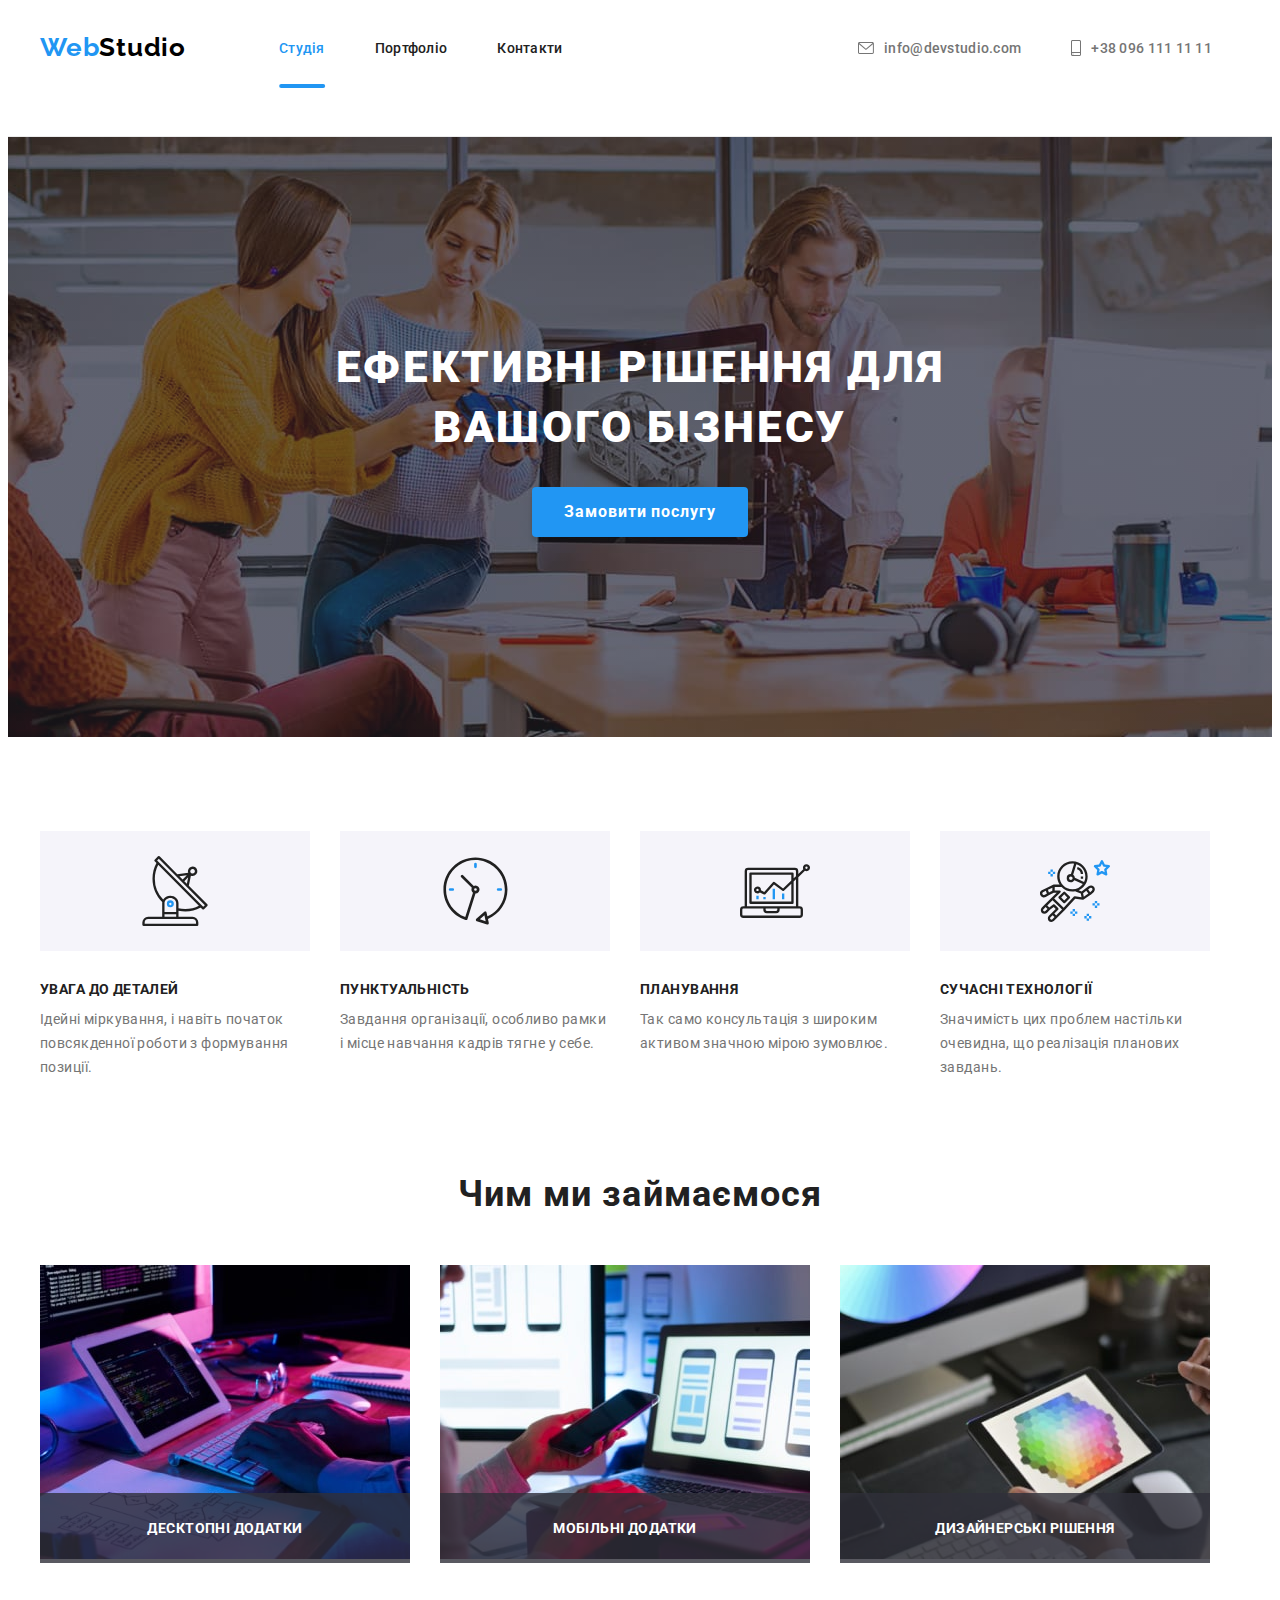
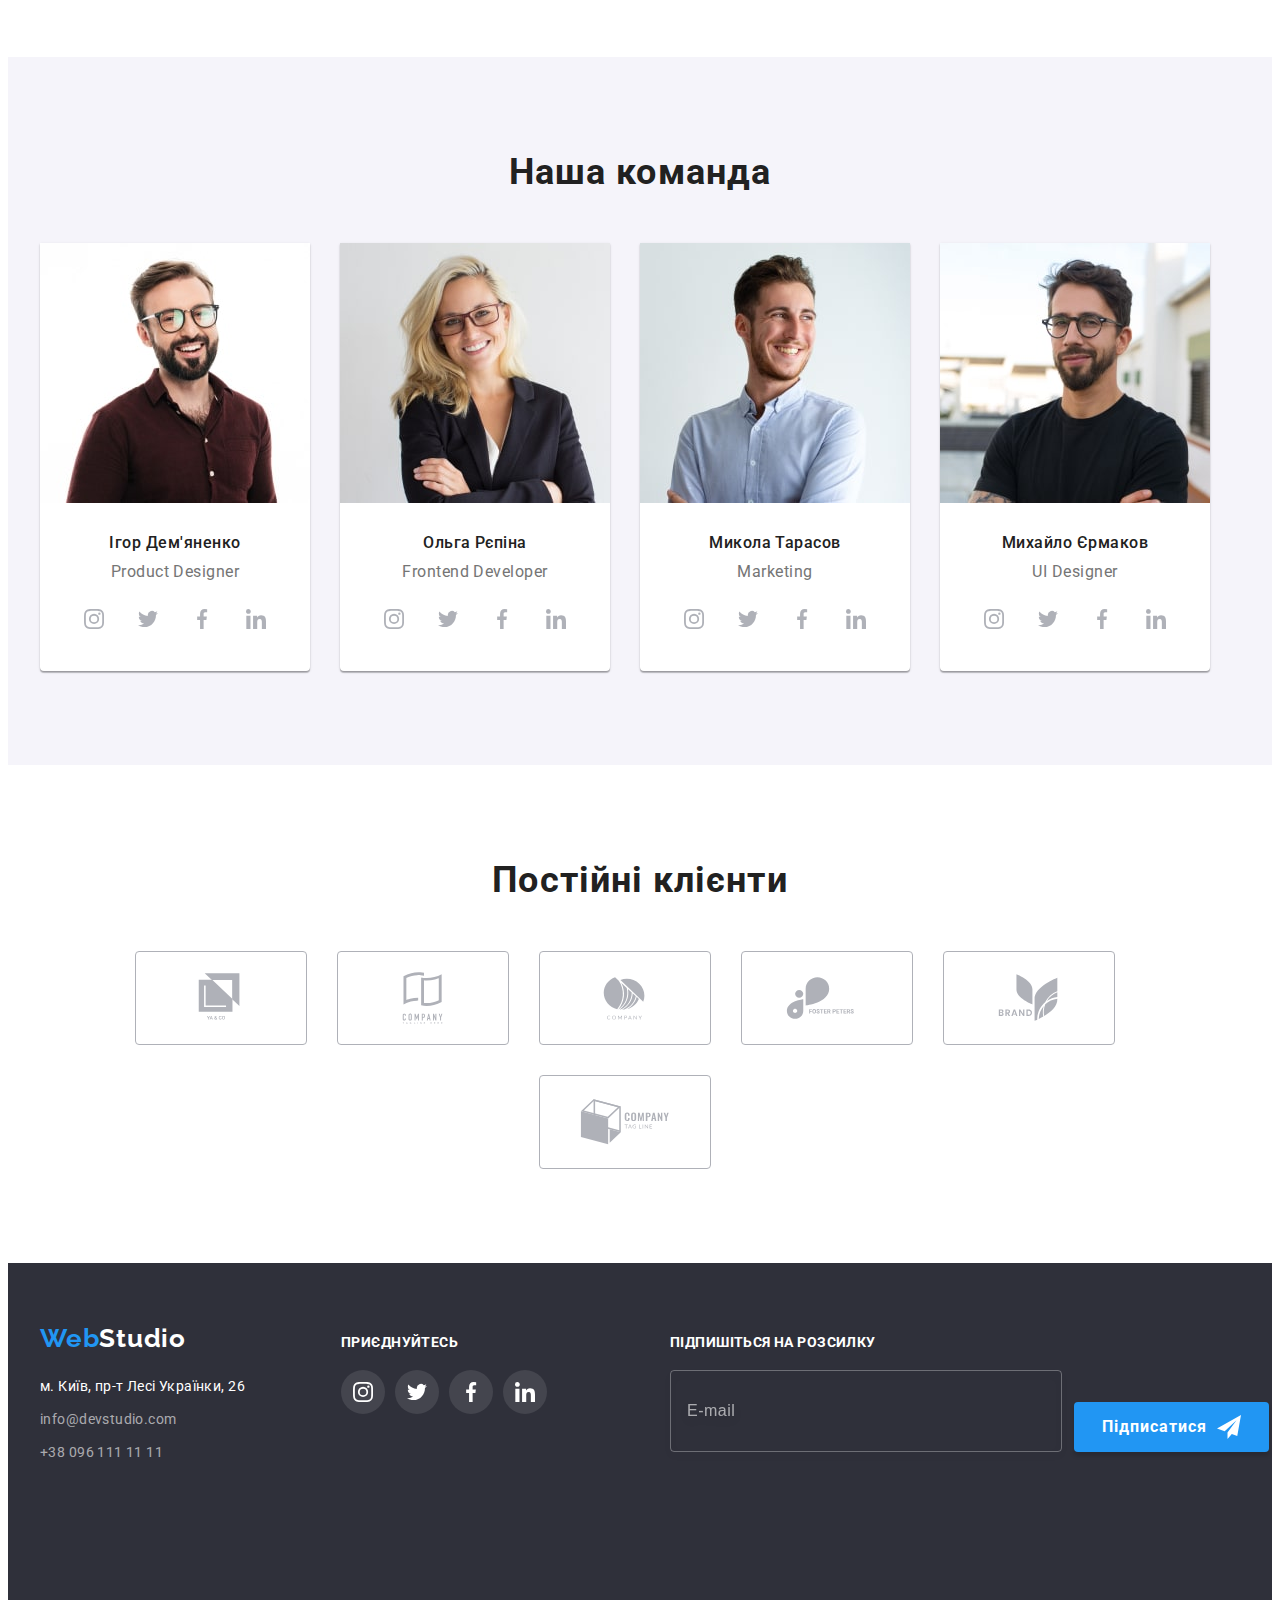
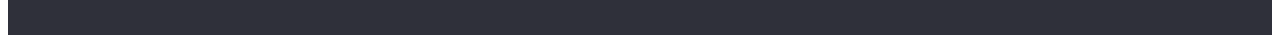
==== commit 67d105a4: "Build-6" ====
--- a/index.html
+++ b/index.html
@@ -146,16 +146,40 @@
 
           <ul class="about__list list">
             <li class="about__items">
-              <img class="img" src="./images/box_1.jpg" alt="Процес написання коду" width="370" height="294" />
+              <picture>
+                <img
+                  class="img"
+                  srcset="./images/about_1.jpg 1x, ./images/about_1@2x.jpg 2x"
+                  alt="Процес написання коду"
+                  width="370"
+                  height="294"
+                />
+              </picture>
               <h3 class="about__desc">Десктопні додатки</h3>
             </li>
 
             <li class="about__items">
-              <img class="img" src="./images/box_2.jpg" alt="Процес розробки дизайну телефону" width="370" height="294" />
+              <picture>
+                <img
+                  class="img"
+                  srcset="./images/about_2.jpg 1x, ./images/about_2@2x.jpg 2x"
+                  alt="Процес розробки дизайну сайту під телефон"
+                  width="370"
+                  height="294"
+                />
+              </picture>
               <h3 class="about__desc">Мобільні додатки</h3>
             </li>
             <li class="about__items">
-              <img class="img" src="./images/box_3.jpg" alt="Процес підбору кольорів для дизайну" width="370" height="294" />
+              <picture>
+                <img
+                  class="img"
+                  srcset="./images/about_3.jpg 1x, ./images/about_3@2x.jpg 2x"
+                  alt="Процес підбору кольорів для дизайну"
+                  width="370"
+                  height="294"
+                />
+              </picture>
               <h3 class="about__desc">Дизайнерські рішення</h3>
             </li>
           </ul>
@@ -168,13 +192,23 @@
 
           <ul class="team__list list">
             <li class="team__items">
-              <img
-                class="team__img"
-                src="./images/img_1.jpg"
-                alt="Чоловік в окулярах та бордовій сорочці"
-                width="270"
-                height="260"
-              />
+              <picture>
+                <source
+                  srcset="./images/team_1_desktop.jpg 1x, ./images/team_1_desktop@2x.jpg 2x"
+                  media="(min-width: 1200px)"
+                />
+
+                <source
+                  srcset="./images/team_1_tablet.jpg 1x, ./images/team_1_tablet@2x.jpg 2x"
+                  media="(min-width: 768px)"
+                />
+
+                <img
+                  class="team__img"
+                  srcset="./images/team_1_mobile.jpg 1x, ./images/team_1_mobile@2x.jpg 2x"
+                  alt="Чоловік в окулярах та бордовій сорочці"
+                />
+              </picture>
               <div class="team__desc">
                 <h3 class="team__user">Ігор Дем'яненко</h3>
                 <p class="team__text">Product Designer</p>
@@ -212,13 +246,23 @@
             </li>
 
             <li class="team__items">
-              <img
-                class="team__img"
-                src="./images/img_2.jpg"
-                alt="Жінка в окулярах та чорному піджаку"
-                width="270"
-                height="260"
-              />
+              <picture>
+                <source
+                  srcset="./images/team_2_desktop.jpg 1x, ./images/team_2_desktop@2x.jpg 2x"
+                  media="(min-width: 1200px)"
+                />
+
+                <source
+                  srcset="./images/team_2_tablet.jpg 1x, ./images/team_2_tablet@2x.jpg 2x"
+                  media="(min-width: 768px)"
+                />
+
+                <img
+                  class="team__img"
+                  srcset="./images/team_2_mobile.jpg 1x, ./images/team_2_mobile@2x.jpg 2x"
+                  alt="Жінка в окулярах та чорному піджаку"
+                />
+              </picture>
               <div class="team__desc">
                 <h3 class="team__user">Ольга Рєпіна</h3>
                 <p class="team__text">Frontend Developer</p>
@@ -256,13 +300,23 @@
             </li>
 
             <li class="team__items">
-              <img
-                class="team__img"
-                src="./images/img_3.jpg"
-                alt="Чоловік в сорочці кольору неба"
-                width="270"
-                height="260"
-              />
+              <picture>
+                <source
+                  srcset="./images/team_3_desktop.jpg 1x, ./images/team_3_desktop@2x.jpg 2x"
+                  media="(min-width: 1200px)"
+                />
+
+                <source
+                  srcset="./images/team_3_tablet.jpg 1x, ./images/team_3_tablet@2x.jpg 2x"
+                  media="(min-width: 768px)"
+                />
+
+                <img
+                  class="team__img"
+                  srcset="./images/team_3_mobile.jpg 1x, ./images/team_3_mobile@2x.jpg 2x"
+                  alt="Чоловік в сорочці кольору неба"
+                />
+              </picture>
               <div class="team__desc">
                 <h3 class="team__user">Микола Тарасов</h3>
                 <p class="team__text">Marketing</p>
@@ -300,7 +354,23 @@
             </li>
 
             <li class="team__items">
-              <img class="team__img" src="./images/img_4.jpg" alt="Чоловік в чорній футболці" width="270" height="260" />
+              <picture>
+                <source
+                  srcset="./images/team_4_desktop.jpg 1x, ./images/team_4_desktop@2x.jpg 2x"
+                  media="(min-width: 1200px)"
+                />
+
+                <source
+                  srcset="./images/team_4_tablet.jpg 1x, ./images/team_4_tablet@2x.jpg 2x"
+                  media="(min-width: 768px)"
+                />
+
+                <img
+                  class="team__img"
+                  srcset="./images/team_4_mobile.jpg 1x, ./images/team_4_mobile@2x.jpg 2x"
+                  alt="Чоловік в чорній футболці"
+                />
+              </picture>
               <div class="team__desc">
                 <h3 class="team__user">Михайло Єрмаков</h3>
                 <p class="team__text">UI Designer</p>
--- a/css/main.min.css
+++ b/css/main.min.css
@@ -1 +1 @@
-body{font-family:"Roboto","Raleway",sans-serif;background-color:#fff;color:#212121;overflow:visible}h1,h2,h3,h4,h5,h6,p,ul{margin:0;padding:0}.link{text-decoration:none}.list{list-style-type:none}.btn{font-family:inherit;font-style:normal}.container{margin:0 auto;padding:0 15px}@media screen and (max-width: 767px){.container{max-width:480px}}@media screen and (min-width: 768px){.container{width:768px}}@media screen and (min-width: 1200px){.container{width:1200px}}.section{padding:60px 0;z-index:1}@media screen and (min-width: 1200px){.section{padding:94px 0}}.header{background-color:#fff;border-bottom:1px solid #ececec;padding:10px 0;min-height:60px}@media screen and (min-width: 768px){.header{padding:19px 0;min-height:80px}}@media screen and (min-width: 1200px){.header{padding:24px 0}}.header .container{display:-webkit-box;display:-ms-flexbox;display:flex;-webkit-box-align:center;-ms-flex-align:center;align-items:center}@media screen and (max-width: 767px){.header .container{-webkit-box-pack:justify;-ms-flex-pack:justify;justify-content:space-between;max-width:480px}}.header__logo{font-family:"Raleway","Roboto",sans-serif;font-weight:700;font-size:24px;line-height:1.1666666667;letter-spacing:.03em;color:#000}@media screen and (min-width: 768px)and (max-width: 1199px){.header__logo{padding:5px 0}}@media screen and (min-width: 768px){.header__logo{margin-right:87px}}@media screen and (min-width: 1200px){.header__logo{font-size:26px;line-height:1.1923076923;margin-right:93px}}.header__logo span{color:#2196f3}.header__menu-open{display:inline-block;margin:0;padding:0;border:none;outline:none;background:none;cursor:pointer}@media screen and (min-width: 768px){.header__menu-open{display:none}}.header__menu-button{position:absolute;top:10px;right:15px;display:inline-block;margin:0;padding:0;border:none;outline:none;background:none;cursor:pointer}@media screen and (min-width: 768px){.header__menu-button{display:none}}.header__menu-icon{display:block;fill:currentColor;-webkit-transition-timing-function:cubic-bezier(0.4, 0, 0.2, 1);transition-timing-function:cubic-bezier(0.4, 0, 0.2, 1);-webkit-transition:800ms;transition:800ms}.header__nav-thumb{z-index:2;display:-webkit-box;display:-ms-flexbox;display:flex}@media screen and (max-width: 767px){.header__nav-thumb{position:fixed;top:0;left:50%;-webkit-transform:translate(-50%, -100%);transform:translate(-50%, -100%);width:100%;height:100%;background-color:#fff;-webkit-box-shadow:0px 1px 3px rgba(0,0,0,.12),0px 1px 1px rgba(0,0,0,.14),0px 2px 1px rgba(0,0,0,.2);box-shadow:0px 1px 3px rgba(0,0,0,.12),0px 1px 1px rgba(0,0,0,.14),0px 2px 1px rgba(0,0,0,.2);-webkit-box-orient:vertical;-webkit-box-direction:normal;-ms-flex-direction:column;flex-direction:column;-webkit-box-pack:justify;-ms-flex-pack:justify;justify-content:space-between;padding:48px 40px;overflow-y:auto;-webkit-transition-timing-function:cubic-bezier(0.4, 0, 0.2, 1);transition-timing-function:cubic-bezier(0.4, 0, 0.2, 1);-webkit-transition:500ms;transition:500ms;visibility:hidden;opacity:0;pointer-events:none}}@media screen and (min-width: 768px)and (max-width: 1199px){.header__nav-thumb{width:517px}}@media screen and (min-width: 1200px){.header__nav-thumb{width:933px}}.is-open{visibility:visible;opacity:1;pointer-events:all;-webkit-transform:translate(-50%, 0);transform:translate(-50%, 0)}@media screen and (max-width: 767px){.header-nav{min-height:212px;margin-bottom:64px}}@media screen and (min-width: 768px){.header-nav{display:-webkit-box;display:-ms-flexbox;display:flex;-webkit-box-align:center;-ms-flex-align:center;align-items:center;margin-right:auto}}.header-nav__list{display:-webkit-box;display:-ms-flexbox;display:flex}@media screen and (max-width: 767px){.header-nav__list{-webkit-box-orient:vertical;-webkit-box-direction:normal;-ms-flex-direction:column;flex-direction:column}}@media screen and (max-width: 767px){.header-nav__item:nth-child(1){margin-bottom:36px}.header-nav__item:nth-child(2){margin-bottom:32px}}@media screen and (min-width: 768px){.header-nav__item:not(:last-child){margin-right:50px}}.header-nav__link{font-weight:500;font-size:40px;line-height:1.175;letter-spacing:.02em;color:#212121;position:relative;-webkit-transition-timing-function:cubic-bezier(0.4, 0, 0.2, 1);transition-timing-function:cubic-bezier(0.4, 0, 0.2, 1);-webkit-transition:250ms;transition:250ms}@media screen and (min-width: 768px){.header-nav__link{font-size:14px;line-height:1.1428571429;padding:32px 0}}@media screen and (min-width: 1200px){.header-nav__link{padding:32px 0}}.header-nav__link:hover,.header-nav__link:focus{color:#2196f3}.current{color:#2196f3}.current::after{position:absolute;bottom:0;left:50%;-webkit-transform:translateX(-50%);transform:translateX(-50%);content:"";width:100%;height:4px;background:#2196f3;border-radius:2px}@media screen and (max-width: 767px){.current::after{display:none}}.header-address__list{display:-webkit-box;display:-ms-flexbox;display:flex}@media screen and (max-width: 767px){.header-address__list{-webkit-box-orient:vertical;-webkit-box-direction:reverse;-ms-flex-direction:column-reverse;flex-direction:column-reverse;min-height:100px;margin-top:auto;margin-bottom:64px}}@media screen and (min-width: 768px)and (max-width: 1199px){.header-address__list{-webkit-box-orient:vertical;-webkit-box-direction:normal;-ms-flex-direction:column;flex-direction:column;-webkit-box-pack:center;-ms-flex-pack:center;justify-content:center}}.header-address__link{display:-webkit-inline-box;display:-ms-inline-flexbox;display:inline-flex;font-weight:500;font-size:34px;line-height:1.1764705882;letter-spacing:.02em;color:#757575;-webkit-transition-timing-function:cubic-bezier(0.4, 0, 0.2, 1);transition-timing-function:cubic-bezier(0.4, 0, 0.2, 1);-webkit-transition:250ms;transition:250ms}@media screen and (min-width: 768px){.header-address__link{font-size:12px;line-height:1.1666666667}}@media screen and (min-width: 1200px){.header-address__link{font-size:14px;line-height:1.1428571429;padding:5px 0 5px 0}}.header-address__link:hover,.header-address__link:focus{color:#2196f3}@media screen and (max-width: 767px){.header-address__item:first-child{margin-top:32px}}@media screen and (min-width: 768px)and (max-width: 1199px){.header-address__item{display:-webkit-box;display:-ms-flexbox;display:flex;-webkit-box-align:center;-ms-flex-align:center;align-items:center}.header-address__item:first-child{margin-bottom:9px}}@media screen and (min-width: 1200px){.header-address__item:first-child{margin-right:50px}}@media screen and (max-width: 767px){.header-address__item:nth-child(1) .header-address__link{font-size:24px;line-height:1.1666666667}}.header-address__icon{fill:currentColor;margin-right:10px}@media screen and (max-width: 767px){.header-address__icon{display:none}}.header-social__list{display:none}@media screen and (max-width: 767px){.header-social__list{display:-webkit-box;display:-ms-flexbox;display:flex;-ms-flex-wrap:wrap;flex-wrap:wrap}}.header-social__item:not(:last-child){position:relative;margin-right:20px}.header-social__item:not(:last-child)::after{content:" ";position:absolute;top:0;right:-10px;width:1px;height:100%;border-right:1px solid rgba(33,33,33,.2)}.header-social__link{font-weight:500;font-size:18px;line-height:1.2222222222;letter-spacing:.02em;color:#2196f3}.hero{background-color:#2f303a;padding:118px 0;margin:0 auto;background-image:-webkit-gradient(linear, left top, left bottom, from(rgba(47, 48, 58, 0.4)), to(rgba(47, 48, 58, 0.4))),url(../images/hero-bg.jpg);background-image:linear-gradient(rgba(47, 48, 58, 0.4), rgba(47, 48, 58, 0.4)),url(../images/hero-bg.jpg);background-size:cover;background-repeat:no-repeat;background-position:center}@media screen and (min-width: 1200px){.hero{padding:200px 0}}.hero__title{font-weight:900;font-size:26px;line-height:1.6153846154;text-align:center;letter-spacing:.06em;text-transform:uppercase;color:#fff}@media screen and (min-width: 1200px){.hero__title{font-size:44px;line-height:1.3636363636}}.hero__button{font-weight:700;font-size:16px;line-height:1.875;letter-spacing:.06em;color:#fff;background:#2196f3;-webkit-box-shadow:0px 4px 4px rgba(0,0,0,.15);box-shadow:0px 4px 4px rgba(0,0,0,.15);border:none;border-radius:4px;cursor:pointer;padding:10px 24px;display:block;margin:30px auto 0 auto;-webkit-transition-timing-function:cubic-bezier(0.4, 0, 0.2, 1);transition-timing-function:cubic-bezier(0.4, 0, 0.2, 1);-webkit-transition:250ms;transition:250ms}@media screen and (min-width: 1200px){.hero__button{padding:10px 32px}}.hero__button:hover,.hero__button:focus{background:#188ce8}.benefits__list{gap:30px}@media screen and (min-width: 768px)and (max-width: 1199px){.benefits__list{width:738px;height:480px;display:-webkit-box;display:-ms-flexbox;display:flex;-ms-flex-wrap:wrap;flex-wrap:wrap}}@media screen and (min-width: 1200px){.benefits__list{width:1170px;display:-webkit-box;display:-ms-flexbox;display:flex}}.benefits__items{max-width:450px;min-height:76px;margin:0 auto}@media screen and (max-width: 767px){.benefits__items:not(:last-child){margin-bottom:30px}}@media screen and (min-width: 768px)and (max-width: 1199px){.benefits__items{max-width:354px;min-height:224px}}@media screen and (min-width: 1200px){.benefits__items{width:270px;min-height:98px}}.benefits__icon-thumb{width:100%;min-height:120px;display:-webkit-box;display:-ms-flexbox;display:flex;-webkit-box-pack:center;-ms-flex-pack:center;justify-content:center;-webkit-box-align:center;-ms-flex-align:center;align-items:center;margin-bottom:30px;background-color:#f5f4fa}@media screen and (min-width: 1200px){.benefits__icon-thumb{width:270px;min-height:120px}}.benefits__title{font-size:14px;line-height:1.1428571429;letter-spacing:.03em;text-transform:uppercase;color:#212121;margin-bottom:10px}@media screen and (max-width: 767px){.benefits__title{text-align:center}}.benefits__text{font-size:14px;line-height:1.7142857143;letter-spacing:.03em;color:#757575}@media screen and (max-width: 1199px){.benefits__text{padding:1px 0}}.benefits__icon{display:block}.about{display:none}@media screen and (min-width: 1200px){.about{display:block;padding:0 0 94px 0}.about__title{font-size:36px;line-height:1.1666666667;text-align:center;letter-spacing:.03em;color:#212121;margin-bottom:50px}.about__list{display:-webkit-box;display:-ms-flexbox;display:flex}.about__items{position:relative}.about__items:nth-child(-n+2){margin-right:30px}.about__desc{position:absolute;bottom:0;left:0;font-style:normal;font-size:14px;line-height:1.1428571429;text-align:center;letter-spacing:.03em;text-transform:uppercase;color:#fff;width:100%;padding:27px 0;background:rgba(47,48,58,.8)}}.team{background-color:#f5f4fa}.team__title{font-size:28px;line-height:1.1785714286;text-align:center;letter-spacing:.03em;color:#212121;margin-bottom:30px}@media screen and (min-width: 1200px){.team__title{font-size:36px;line-height:1.1666666667;margin-bottom:50px}}@media screen and (min-width: 768px){.team__list{display:-webkit-box;display:-ms-flexbox;display:flex;-ms-flex-wrap:wrap;flex-wrap:wrap;gap:30px}}@media screen and (min-width: 1200px){.team__list{width:1170px;min-height:368px}}.team__items{background-color:#fff;max-width:450px;max-height:622px;-webkit-box-shadow:0px 1px 3px rgba(0,0,0,.12),0px 1px 1px rgba(0,0,0,.14),0px 2px 1px rgba(0,0,0,.2);box-shadow:0px 1px 3px rgba(0,0,0,.12),0px 1px 1px rgba(0,0,0,.14),0px 2px 1px rgba(0,0,0,.2);border-radius:0px 0px 4px 4px;padding-bottom:24px}@media screen and (max-width: 767px){.team__items{margin:0 auto}.team__items:not(:last-child){margin-bottom:30px}}@media screen and (min-width: 768px)and (max-width: 1199px){.team__items{width:354px;height:536px}}@media screen and (min-width: 1200px){.team__items{width:270px;min-height:368px;padding-bottom:30px}}.team__img{display:block;margin:0 auto;width:100%;max-width:450px;height:100%;max-height:460px}@media screen and (min-width: 768px){.team__img{height:374px}}@media screen and (min-width: 1200px){.team__img{width:270px;height:260px}}.team__desc{padding-top:30px}.team__user{font-weight:500;font-size:16px;line-height:1.1875;text-align:center;letter-spacing:.03em;color:#212121;margin-bottom:10px}.team__text{font-size:16px;line-height:1.1875;text-align:center;letter-spacing:.03em;color:#757575;margin-bottom:16px}.team__link-list{width:206px;margin:0 auto;display:-webkit-box;display:-ms-flexbox;display:flex}@media screen and (min-width: 1200px){.team__link-list{padding:0 32px;margin:0}}.team__link-item:not(:last-child){margin-right:10px}.team__link{display:-webkit-inline-box;display:-ms-inline-flexbox;display:inline-flex;width:44px;height:44px;background-color:#fff;border-radius:50%;-webkit-box-pack:center;-ms-flex-pack:center;justify-content:center;-webkit-box-align:center;-ms-flex-align:center;align-items:center;color:#afb1b8;-webkit-transition-timing-function:cubic-bezier(0.4, 0, 0.2, 1);transition-timing-function:cubic-bezier(0.4, 0, 0.2, 1);-webkit-transition:250ms;transition:250ms}.team__link:hover,.team__link:focus{background-color:#2196f3;color:#fff}.team__link-icon{fill:currentColor}.client__title{font-size:28px;line-height:1.1785714286;text-align:center;letter-spacing:.03em;color:#212121;margin-bottom:30px}@media screen and (min-width: 1200px){.client__title{font-size:36px;line-height:1.1666666667;margin-bottom:50px}}.client__list{display:-webkit-box;display:-ms-flexbox;display:flex;-webkit-box-pack:center;-ms-flex-pack:center;justify-content:center;-ms-flex-wrap:wrap;flex-wrap:wrap;row-gap:30px;-webkit-column-gap:30px;-moz-column-gap:30px;column-gap:30px}@media screen and (min-width: 1200px){.client__list{width:1170px;min-height:92px}}.client__link{display:-webkit-inline-box;display:-ms-inline-flexbox;display:inline-flex;-webkit-box-pack:center;-ms-flex-pack:center;justify-content:center;-webkit-box-align:center;-ms-flex-align:center;align-items:center;width:210px;height:92px;border:1px solid #afb1b8;border-radius:4px;color:#afb1b8;-webkit-transition-timing-function:cubic-bezier(0.4, 0, 0.2, 1);transition-timing-function:cubic-bezier(0.4, 0, 0.2, 1);-webkit-transition:250ms;transition:250ms}@media screen and (min-width: 1200px){.client__link{width:170px;height:92px}}.client__link:hover,.client__link:focus{border:1px solid #2196f3;color:#2196f3}.client__icon{fill:currentColor}.footer{background-color:#2f303a;padding:60px 0;max-height:603px}@media screen and (min-width: 768px){.footer{min-height:463px}}@media screen and (min-width: 1200px){.footer{min-height:252px}}@media screen and (min-width: 768px)and (max-width: 1199px){.footer .container{padding:0 76px 0 89px}}.footer__section{display:-webkit-box;display:-ms-flexbox;display:flex;-ms-flex-wrap:wrap;flex-wrap:wrap;-webkit-box-align:baseline;-ms-flex-align:baseline;align-items:baseline}@media screen and (max-width: 767px){.footer__section{-webkit-box-orient:vertical;-webkit-box-direction:normal;-ms-flex-direction:column;flex-direction:column}}.footer__address{height:127px}@media screen and (max-width: 767px){.footer__address{width:100%;margin:0 auto 60px auto}}@media screen and (min-width: 768px){.footer__address{margin-right:165px}}@media screen and (max-width: 1199px){.footer__address{width:232px}}@media screen and (min-width: 1200px){.footer__address{min-height:132px;margin-right:70px}}.footer__logo{font-family:"Raleway","Roboto",sans-serif;font-weight:700;font-size:24px;line-height:1.1666666667;letter-spacing:.03em;color:#fff}@media screen and (max-width: 1199px){.footer__logo{display:block;text-align:center}}@media screen and (min-width: 1200px){.footer__logo{font-size:26px;line-height:1.1923076923}}.footer__logo span{color:#2196f3}.footer__address-list{margin-top:20px;width:231px;min-height:81px;display:block}@media screen and (max-width: 1199px){.footer__address-list{width:100%;display:-webkit-box;display:-ms-flexbox;display:flex;-webkit-box-orient:vertical;-webkit-box-direction:normal;-ms-flex-direction:column;flex-direction:column;-webkit-box-align:center;-ms-flex-align:center;align-items:center}}.footer__links{font-size:14px;line-height:1.7142857143;letter-spacing:.03em;font-style:normal;color:#fff;display:block;-webkit-transition-timing-function:cubic-bezier(0.4, 0, 0.2, 1);transition-timing-function:cubic-bezier(0.4, 0, 0.2, 1);-webkit-transition:250ms;transition:250ms}.footer__address-item:not(:last-child){margin-bottom:8px}@media screen and (min-width: 1200px){.footer__address-item:not(:last-child){margin-bottom:9px}}.footer__address-item:not(:first-child) .footer__links{color:rgba(255,255,255,.6)}.footer__address-item:hover .footer__links,.footer__address-item:focus .footer__links{color:#2196f3}.footer__social{width:206px;min-height:80px}@media screen and (max-width: 767px){.footer__social{display:-webkit-box;display:-ms-flexbox;display:flex;-ms-flex-wrap:wrap;flex-wrap:wrap;-webkit-box-pack:center;-ms-flex-pack:center;justify-content:center;margin:0 auto 60px auto}}@media screen and (min-width: 768px)and (max-width: 1199px){.footer__social{padding-top:5px}}@media screen and (min-width: 1200px){.footer__social{margin-right:auto}}.footer__social-title{display:block;font-size:14px;line-height:1.1428571429;letter-spacing:.03em;text-transform:uppercase;color:#fff;margin-bottom:20px}@media screen and (max-width: 1199px){.footer__social-title{text-align:center}}.footer__social-list{width:100%;padding:0;display:-webkit-box;display:-ms-flexbox;display:flex}.footer__social-item:not(:last-child){margin-right:10px}.footer__social-link{display:-webkit-inline-box;display:-ms-inline-flexbox;display:inline-flex;width:44px;height:44px;background-color:rgba(255,255,255,.1);border-radius:50%;-webkit-box-pack:center;-ms-flex-pack:center;justify-content:center;-webkit-box-align:center;-ms-flex-align:center;align-items:center;color:#fff;-webkit-transition-timing-function:cubic-bezier(0.4, 0, 0.2, 1);transition-timing-function:cubic-bezier(0.4, 0, 0.2, 1);-webkit-transition:250ms;transition:250ms}.footer__social-link:hover,.footer__social-link:focus{background-color:#2196f3}.footer__social-icon{fill:currentColor}.footer__form{display:-webkit-box;display:-ms-flexbox;display:flex;width:100%}@media screen and (min-width: 768px)and (max-width: 1199px){.footer__form{margin-top:60px}}@media screen and (max-width: 1199px){.footer__form{-webkit-box-orient:vertical;-webkit-box-direction:normal;-ms-flex-direction:column;flex-direction:column;-webkit-box-align:center;-ms-flex-align:center;align-items:center}}@media screen and (min-width: 1200px){.footer__form{width:570px;-webkit-box-align:end;-ms-flex-align:end;align-items:flex-end}}@media screen and (max-width: 1199px){.footer__form-field{width:100%}}@media screen and (min-width: 1200px){.footer__form-field{margin-right:12px}}.footer__form-label{display:block;font-family:"Roboto";font-style:normal;font-weight:700;font-size:14px;line-height:1.1428571429;letter-spacing:.03em;text-transform:uppercase;color:#fff;margin-bottom:20px}@media screen and (max-width: 1199px){.footer__form-label{text-align:center}}.footer__form-input{width:358px;height:50px;padding:15px 16px;border:1px solid rgba(255,255,255,.3);-webkit-filter:drop-shadow(0px 4px 4px rgba(0, 0, 0, 0.15));filter:drop-shadow(0px 4px 4px rgba(0, 0, 0, 0.15));border-radius:4px;background-color:inherit;color:#fff;font-size:16px;line-height:1.25;display:-webkit-box;display:-ms-flexbox;display:flex;-webkit-box-align:center;-ms-flex-align:center;align-items:center;letter-spacing:.03em}.footer__form-input::-webkit-input-placeholder{color:rgba(255,255,255,.6)}.footer__form-input::-moz-placeholder{color:rgba(255,255,255,.6)}.footer__form-input:-ms-input-placeholder{color:rgba(255,255,255,.6)}.footer__form-input::-ms-input-placeholder{color:rgba(255,255,255,.6)}.footer__form-input::placeholder{color:rgba(255,255,255,.6)}@media screen and (max-width: 767px){.footer__form-input{width:100%}}@media screen and (min-width: 768px)and (max-width: 1199px){.footer__form-input{width:450px;margin:0 auto}}.footer__form-button{display:inline-block;width:200px;height:50px;padding:10px 28px;font-family:"Roboto";font-style:normal;font-weight:700;font-size:16px;line-height:1.875;display:-webkit-box;display:-ms-flexbox;display:flex;-webkit-box-pack:center;-ms-flex-pack:center;justify-content:center;-webkit-box-align:center;-ms-flex-align:center;align-items:center;letter-spacing:.06em;color:#fff;background-color:#2196f3;-webkit-box-shadow:0px 4px 4px rgba(0,0,0,.15);box-shadow:0px 4px 4px rgba(0,0,0,.15);border-radius:4px;border:none;cursor:pointer;-webkit-transition-timing-function:cubic-bezier(0.4, 0, 0.2, 1);transition-timing-function:cubic-bezier(0.4, 0, 0.2, 1);-webkit-transition:250ms;transition:250ms}@media screen and (max-width: 1199px){.footer__form-button{margin-top:20px}}.footer__form-button:hover,.footer__form-button:focus{background:#188ce8}.footer__form-icon{fill:currentColor;margin-left:10px}.backdrop{z-index:4;position:fixed;top:0;left:0;width:100%;height:100%;background:rgba(0,0,0,.2);-webkit-transform:scale(1);transform:scale(1);opacity:1;padding:0 15px;-webkit-transition-timing-function:cubic-bezier(0.4, 0, 0.2, 1);transition-timing-function:cubic-bezier(0.4, 0, 0.2, 1);-webkit-transition:250ms;transition:250ms;display:-webkit-box;display:-ms-flexbox;display:flex;-webkit-box-pack:center;-ms-flex-pack:center;justify-content:center;-webkit-box-align:center;-ms-flex-align:center;align-items:center}.is-hidden{visibility:hidden;opacity:0;pointer-events:none;-webkit-transform:scale(1.05);transform:scale(1.05)}.modal{position:relative;width:100%;min-width:280px;height:95%;max-height:609px;background:#fff;-webkit-box-shadow:0px 1px 3px rgba(0,0,0,.12),0px 1px 1px rgba(0,0,0,.14),0px 2px 1px rgba(0,0,0,.2);box-shadow:0px 1px 3px rgba(0,0,0,.12),0px 1px 1px rgba(0,0,0,.14),0px 2px 1px rgba(0,0,0,.2);border-radius:4px;padding:40px;overflow-y:auto}@media screen and (min-width: 480px){.modal{width:450px}}@media screen and (min-width: 1200px){.modal{width:528px;min-height:581px}}.modal__exit-button{position:absolute;top:8px;right:8px;display:-webkit-box;display:-ms-flexbox;display:flex;-webkit-box-pack:center;-ms-flex-pack:center;justify-content:center;-webkit-box-align:center;-ms-flex-align:center;align-items:center;width:30px;height:30px;margin:0;padding:0;background-color:#fff;border:1px solid rgba(0,0,0,.1);border-radius:50%;color:#000;cursor:pointer;-webkit-transition-timing-function:cubic-bezier(0.4, 0, 0.2, 1);transition-timing-function:cubic-bezier(0.4, 0, 0.2, 1);-webkit-transition:250ms;transition:250ms}.modal__exit-button:hover,.modal__exit-button:focus{color:#2196f3}.modal__exit-icon{fill:currentColor}.modal__form-title{font-family:"Roboto";font-style:normal;font-size:20px;line-height:1.5;text-align:center;letter-spacing:.03em;color:#212121;margin-bottom:12px}@media screen and (min-width: 1200px){.modal__form-title{line-height:1.15}}.modal__form-field{display:-webkit-box;display:-ms-flexbox;display:flex;-webkit-box-orient:vertical;-webkit-box-direction:normal;-ms-flex-direction:column;flex-direction:column;position:relative;margin-bottom:10px}.modal__form-label{font-family:"Roboto";font-style:normal;font-size:12px;line-height:1.1666666667;letter-spacing:.01em;color:#757575;margin-bottom:4px}.modal__form-input{display:inline-block;width:100%;height:40px;border:1px solid rgba(33,33,33,.2);border-radius:4px;padding:12px 42px;font-family:"Roboto";font-style:normal;font-size:12px;line-height:1.1666666667;letter-spacing:.01em;color:#212121;-webkit-transition-timing-function:cubic-bezier(0.4, 0, 0.2, 1);transition-timing-function:cubic-bezier(0.4, 0, 0.2, 1);-webkit-transition:250ms;transition:250ms}.modal__form-input-icon{fill:#212121;display:inline-block;position:absolute;left:12px;bottom:11px;fill:currentColor;-webkit-transition-timing-function:cubic-bezier(0.4, 0, 0.2, 1);transition-timing-function:cubic-bezier(0.4, 0, 0.2, 1);-webkit-transition:250ms;transition:250ms}.modal__form-field:focus-within .modal__form-input,.modal__form-field:focus-within .modal__form-textarea{border:1px solid #2196f3;outline:none}.modal__form-field:focus-within{color:#2196f3}.modal__form-textarea{width:100%;height:120px;resize:none;border:1px solid rgba(33,33,33,.2);border-radius:4px;padding:12px 16px;font-family:"Roboto";font-style:normal;font-size:12px;line-height:1.1666666667;letter-spacing:.01em;color:#212121;-webkit-transition-timing-function:cubic-bezier(0.4, 0, 0.2, 1);transition-timing-function:cubic-bezier(0.4, 0, 0.2, 1);-webkit-transition:250ms;transition:250ms}.modal__form-textarea::-webkit-input-placeholder{font-family:"Roboto";font-style:normal;font-size:12px;line-height:1.3333333333;letter-spacing:.01em;color:rgba(117,117,117,.5)}.modal__form-textarea::-moz-placeholder{font-family:"Roboto";font-style:normal;font-size:12px;line-height:1.3333333333;letter-spacing:.01em;color:rgba(117,117,117,.5)}.modal__form-textarea:-ms-input-placeholder{font-family:"Roboto";font-style:normal;font-size:12px;line-height:1.3333333333;letter-spacing:.01em;color:rgba(117,117,117,.5)}.modal__form-textarea::-ms-input-placeholder{font-family:"Roboto";font-style:normal;font-size:12px;line-height:1.3333333333;letter-spacing:.01em;color:rgba(117,117,117,.5)}.modal__form-textarea::placeholder{font-family:"Roboto";font-style:normal;font-size:12px;line-height:1.3333333333;letter-spacing:.01em;color:rgba(117,117,117,.5)}@media screen and (min-width: 1200px){.modal__form-textarea::-webkit-input-placeholder{line-height:1.1666666667}.modal__form-textarea::-moz-placeholder{line-height:1.1666666667}.modal__form-textarea:-ms-input-placeholder{line-height:1.1666666667}.modal__form-textarea::-ms-input-placeholder{line-height:1.1666666667}.modal__form-textarea::placeholder{line-height:1.1666666667}}.modal__form-checkbox-field{display:-webkit-box;display:-ms-flexbox;display:flex;-webkit-box-align:center;-ms-flex-align:center;align-items:center;margin:20px 0 30px 0}.modal__form-checkbox{-webkit-appearance:none;-moz-appearance:none;appearance:none;position:absolute}.modal__form-checkbox-icon-span{display:-webkit-box;display:-ms-flexbox;display:flex;-webkit-box-pack:center;-ms-flex-pack:center;justify-content:center;-webkit-box-align:center;-ms-flex-align:center;align-items:center;width:16px;height:15px;color:#fff;border:2px solid #212121;border-radius:2px;margin-right:7px;-webkit-transition-timing-function:cubic-bezier(0.4, 0, 0.2, 1);transition-timing-function:cubic-bezier(0.4, 0, 0.2, 1);-webkit-transition:250ms;transition:250ms}.modal__form-checkbox-icon{fill:currentColor}.modal__form-checkbox:checked+.modal__form-checkbox-icon-span{background-color:#2196f3;border:2px solid #2196f3}.modal__form-checkbox-label{display:inline-block;font-family:"Roboto";font-style:normal;font-size:12px;line-height:1.1666666667;letter-spacing:.03em;color:#757575;-webkit-user-select:none;-moz-user-select:none;-ms-user-select:none;user-select:none}@media screen and (min-width: 1200px){.modal__form-checkbox-label{font-size:14px;line-height:1.7142857143}}.modal__form-checkbox-link{color:#2196f3}.modal__form-button{display:block;padding:10px 52px;margin:0 auto;font-family:"Roboto";font-style:normal;font-weight:700;font-size:16px;line-height:1.875;letter-spacing:.06em;color:#fff;background:#2196f3;-webkit-box-shadow:0px 4px 4px rgba(0,0,0,.15);box-shadow:0px 4px 4px rgba(0,0,0,.15);border-radius:4px;border:none;cursor:pointer;-webkit-transition-timing-function:cubic-bezier(0.4, 0, 0.2, 1);transition-timing-function:cubic-bezier(0.4, 0, 0.2, 1);-webkit-transition:250ms;transition:250ms}.modal__form-button:hover,.modal__form-button:focus{background:#188ce8}.features__list-buttons{display:-webkit-box;display:-ms-flexbox;display:flex;-ms-flex-wrap:wrap;flex-wrap:wrap;margin-bottom:40px;-webkit-column-gap:8px;-moz-column-gap:8px;column-gap:8px;row-gap:15px}@media screen and (min-width: 768px){.features__list-buttons{-webkit-box-pack:center;-ms-flex-pack:center;justify-content:center;gap:8px;margin-bottom:30px}}@media screen and (min-width: 1200px){.features__list-buttons{margin-bottom:50px}}.features__button{cursor:pointer;font-weight:500;font-size:16px;line-height:1.625;text-align:center;letter-spacing:.03em;color:#212121;background:#f5f4fa;border-radius:4px;border:0;padding:6px 22px;-webkit-transition-timing-function:cubic-bezier(0.4, 0, 0.2, 1);transition-timing-function:cubic-bezier(0.4, 0, 0.2, 1);-webkit-transition:250ms;transition:250ms}.features__button:first-child{padding:6px 25px}.features__button:hover,.features__button:focus{color:#fff;background:#2196f3;-webkit-box-shadow:0px 3px 1px rgba(0,0,0,.1),0px 1px 2px rgba(0,0,0,.08),0px 2px 2px rgba(0,0,0,.12);box-shadow:0px 3px 1px rgba(0,0,0,.1),0px 1px 2px rgba(0,0,0,.08),0px 2px 2px rgba(0,0,0,.12);border-radius:4px}.features__list{display:-webkit-box;display:-ms-flexbox;display:flex;-ms-flex-wrap:wrap;flex-wrap:wrap;gap:30px}.features__items{background:#fff;width:100%;min-height:404px;-webkit-transition-timing-function:cubic-bezier(0.4, 0, 0.2, 1);transition-timing-function:cubic-bezier(0.4, 0, 0.2, 1);-webkit-transition:250ms;transition:250ms}@media screen and (max-width: 767px){.features__items{max-width:450px}}@media screen and (min-width: 768px){.features__items{width:354px}}@media screen and (min-width: 1200px){.features__items{width:370px}}.features__items:hover,.features__items:focus{-webkit-box-shadow:0px 1px 1px rgba(0,0,0,.12),0px 4px 4px rgba(0,0,0,.06),1px 4px 6px rgba(0,0,0,.16);box-shadow:0px 1px 1px rgba(0,0,0,.12),0px 4px 4px rgba(0,0,0,.06),1px 4px 6px rgba(0,0,0,.16)}.features__img{display:block;width:100%;min-height:294px;margin:0 auto}@media screen and (min-width: 767px){.features__img{max-width:450px}}@media screen and (min-width: 768px){.features__img{width:354px}}@media screen and (min-width: 1200px){.features__img{width:370px}}.features__desc{padding:20px 24px;border:1px solid #eee;border-top:none}@media screen and (min-width: 768px)and (max-width: 1199px){.features__desc-1{padding-bottom:56px}}.features__title{font-size:18px;line-height:2;letter-spacing:.06em;color:#212121;margin-bottom:4px}.features__text{font-size:16px;line-height:1.875;letter-spacing:.03em;color:#757575}.features__thumb{position:relative;overflow:hidden}.features__info{position:absolute;top:0;left:0;width:100%;height:100%;display:-webkit-box;display:-ms-flexbox;display:flex;-webkit-box-pack:center;-ms-flex-pack:center;justify-content:center;-webkit-box-align:center;-ms-flex-align:center;align-items:center;font-family:"Roboto";font-style:normal;font-size:18px;line-height:1.5555555556;letter-spacing:.03em;color:#fff;padding:63px 24px;background:rgba(33,150,243,.9);-webkit-transform:translateY(100%);transform:translateY(100%);-webkit-transition-timing-function:cubic-bezier(0.4, 0, 0.2, 1);transition-timing-function:cubic-bezier(0.4, 0, 0.2, 1);-webkit-transition:250ms;transition:250ms}.features__items:hover .features__info{-webkit-transform:translateY(0);transform:translateY(0)}/*# sourceMappingURL=main.min.css.map */+body{font-family:"Roboto","Raleway",sans-serif;background-color:#fff;color:#212121;overflow:visible}h1,h2,h3,h4,h5,h6,p,ul{margin:0;padding:0}.link{text-decoration:none}.list{list-style-type:none}.btn{font-family:inherit;font-style:normal}.container{margin:0 auto;padding:0 15px}@media screen and (max-width: 767px){.container{max-width:480px}}@media screen and (min-width: 768px){.container{width:768px}}@media screen and (min-width: 1200px){.container{width:1200px}}.section{padding:60px 0;z-index:1}@media screen and (min-width: 1200px){.section{padding:94px 0}}.header{background-color:#fff;border-bottom:1px solid #ececec;padding:10px 0;min-height:60px}@media screen and (min-width: 768px){.header{padding:19px 0;min-height:80px}}@media screen and (min-width: 1200px){.header{padding:24px 0}}.header .container{display:-webkit-box;display:-ms-flexbox;display:flex;-webkit-box-align:center;-ms-flex-align:center;align-items:center}@media screen and (max-width: 767px){.header .container{-webkit-box-pack:justify;-ms-flex-pack:justify;justify-content:space-between;max-width:480px}}.header__logo{font-family:"Raleway","Roboto",sans-serif;font-weight:700;font-size:24px;line-height:1.1666666667;letter-spacing:.03em;color:#000}@media screen and (min-width: 768px)and (max-width: 1199px){.header__logo{padding:5px 0}}@media screen and (min-width: 768px){.header__logo{margin-right:87px}}@media screen and (min-width: 1200px){.header__logo{font-size:26px;line-height:1.1923076923;margin-right:93px}}.header__logo span{color:#2196f3}.header__menu-open{display:inline-block;margin:0;padding:0;border:none;outline:none;background:none;cursor:pointer}@media screen and (min-width: 768px){.header__menu-open{display:none}}.header__menu-button{position:absolute;top:10px;right:15px;display:inline-block;margin:0;padding:0;border:none;outline:none;background:none;cursor:pointer}@media screen and (min-width: 768px){.header__menu-button{display:none}}.header__menu-icon{display:block;fill:currentColor;-webkit-transition-timing-function:cubic-bezier(0.4, 0, 0.2, 1);transition-timing-function:cubic-bezier(0.4, 0, 0.2, 1);-webkit-transition:800ms;transition:800ms}.header__nav-thumb{z-index:2;display:-webkit-box;display:-ms-flexbox;display:flex}@media screen and (max-width: 767px){.header__nav-thumb{position:fixed;top:0;left:50%;-webkit-transform:translate(-50%, -100%);transform:translate(-50%, -100%);width:100%;height:100%;background-color:#fff;-webkit-box-shadow:0px 1px 3px rgba(0,0,0,.12),0px 1px 1px rgba(0,0,0,.14),0px 2px 1px rgba(0,0,0,.2);box-shadow:0px 1px 3px rgba(0,0,0,.12),0px 1px 1px rgba(0,0,0,.14),0px 2px 1px rgba(0,0,0,.2);-webkit-box-orient:vertical;-webkit-box-direction:normal;-ms-flex-direction:column;flex-direction:column;-webkit-box-pack:justify;-ms-flex-pack:justify;justify-content:space-between;padding:48px 40px;overflow-y:auto;-webkit-transition-timing-function:cubic-bezier(0.4, 0, 0.2, 1);transition-timing-function:cubic-bezier(0.4, 0, 0.2, 1);-webkit-transition:500ms;transition:500ms;visibility:hidden;opacity:0;pointer-events:none}}@media screen and (min-width: 768px)and (max-width: 1199px){.header__nav-thumb{width:517px}}@media screen and (min-width: 1200px){.header__nav-thumb{width:933px}}.is-open{visibility:visible;opacity:1;pointer-events:all;-webkit-transform:translate(-50%, 0);transform:translate(-50%, 0)}@media screen and (max-width: 767px){.header-nav{min-height:212px;margin-bottom:64px}}@media screen and (min-width: 768px){.header-nav{display:-webkit-box;display:-ms-flexbox;display:flex;-webkit-box-align:center;-ms-flex-align:center;align-items:center;margin-right:auto}}.header-nav__list{display:-webkit-box;display:-ms-flexbox;display:flex}@media screen and (max-width: 767px){.header-nav__list{-webkit-box-orient:vertical;-webkit-box-direction:normal;-ms-flex-direction:column;flex-direction:column}}@media screen and (max-width: 767px){.header-nav__item:nth-child(1){margin-bottom:36px}.header-nav__item:nth-child(2){margin-bottom:32px}}@media screen and (min-width: 768px){.header-nav__item:not(:last-child){margin-right:50px}}.header-nav__link{font-weight:500;font-size:40px;line-height:1.175;letter-spacing:.02em;color:#212121;position:relative;-webkit-transition-timing-function:cubic-bezier(0.4, 0, 0.2, 1);transition-timing-function:cubic-bezier(0.4, 0, 0.2, 1);-webkit-transition:250ms;transition:250ms}@media screen and (min-width: 768px){.header-nav__link{font-size:14px;line-height:1.1428571429;padding:32px 0}}@media screen and (min-width: 1200px){.header-nav__link{padding:32px 0}}.header-nav__link:hover,.header-nav__link:focus{color:#2196f3}.current{color:#2196f3}.current::after{position:absolute;bottom:0;left:50%;-webkit-transform:translateX(-50%);transform:translateX(-50%);content:"";width:100%;height:4px;background:#2196f3;border-radius:2px}@media screen and (max-width: 767px){.current::after{display:none}}.header-address__list{display:-webkit-box;display:-ms-flexbox;display:flex}@media screen and (max-width: 767px){.header-address__list{-webkit-box-orient:vertical;-webkit-box-direction:reverse;-ms-flex-direction:column-reverse;flex-direction:column-reverse;min-height:100px;margin-top:auto;margin-bottom:64px}}@media screen and (min-width: 768px)and (max-width: 1199px){.header-address__list{-webkit-box-orient:vertical;-webkit-box-direction:normal;-ms-flex-direction:column;flex-direction:column;-webkit-box-pack:center;-ms-flex-pack:center;justify-content:center}}.header-address__link{display:-webkit-inline-box;display:-ms-inline-flexbox;display:inline-flex;font-weight:500;font-size:34px;line-height:1.1764705882;letter-spacing:.02em;color:#757575;-webkit-transition-timing-function:cubic-bezier(0.4, 0, 0.2, 1);transition-timing-function:cubic-bezier(0.4, 0, 0.2, 1);-webkit-transition:250ms;transition:250ms}@media screen and (min-width: 768px){.header-address__link{font-size:12px;line-height:1.1666666667}}@media screen and (min-width: 1200px){.header-address__link{font-size:14px;line-height:1.1428571429;padding:5px 0 5px 0}}.header-address__link:hover,.header-address__link:focus{color:#2196f3}@media screen and (max-width: 767px){.header-address__item:first-child{margin-top:32px}}@media screen and (min-width: 768px)and (max-width: 1199px){.header-address__item{display:-webkit-box;display:-ms-flexbox;display:flex;-webkit-box-align:center;-ms-flex-align:center;align-items:center}.header-address__item:first-child{margin-bottom:9px}}@media screen and (min-width: 1200px){.header-address__item:first-child{margin-right:50px}}@media screen and (max-width: 767px){.header-address__item:nth-child(1) .header-address__link{font-size:24px;line-height:1.1666666667}}.header-address__icon{fill:currentColor;margin-right:10px}@media screen and (max-width: 767px){.header-address__icon{display:none}}.header-social__list{display:none}@media screen and (max-width: 767px){.header-social__list{display:-webkit-box;display:-ms-flexbox;display:flex;-ms-flex-wrap:wrap;flex-wrap:wrap}}.header-social__item:not(:last-child){position:relative;margin-right:20px}.header-social__item:not(:last-child)::after{content:" ";position:absolute;top:0;right:-10px;width:1px;height:100%;border-right:1px solid rgba(33,33,33,.2)}.header-social__link{font-weight:500;font-size:18px;line-height:1.2222222222;letter-spacing:.02em;color:#2196f3}.hero{background-color:#2f303a;padding:118px 0;margin:0 auto;background-image:-webkit-gradient(linear, left top, left bottom, from(rgba(47, 48, 58, 0.4)), to(rgba(47, 48, 58, 0.4))),url(../images/hero-bg.jpg);background-image:linear-gradient(rgba(47, 48, 58, 0.4), rgba(47, 48, 58, 0.4)),url(../images/hero-bg.jpg);background-size:cover;background-repeat:no-repeat;background-position:center}@media screen and (min-device-pixel-ratio: 2),screen and (-webkit-min-device-pixel-ratio: 2),screen and (min-resolution: 192dpi),screen and (min-resolution: 2dppx){.hero{background-image:-webkit-gradient(linear, left top, left bottom, from(rgba(47, 48, 58, 0.4)), to(rgba(47, 48, 58, 0.4))),url(../images/hero-bg@2x.jpg);background-image:linear-gradient(rgba(47, 48, 58, 0.4), rgba(47, 48, 58, 0.4)),url(../images/hero-bg@2x.jpg)}}@media screen and (min-width: 1200px){.hero{padding:200px 0}}.hero__title{font-weight:900;font-size:26px;line-height:1.6153846154;text-align:center;letter-spacing:.06em;text-transform:uppercase;color:#fff}@media screen and (min-width: 1200px){.hero__title{font-size:44px;line-height:1.3636363636}}.hero__button{font-weight:700;font-size:16px;line-height:1.875;letter-spacing:.06em;color:#fff;background:#2196f3;-webkit-box-shadow:0px 4px 4px rgba(0,0,0,.15);box-shadow:0px 4px 4px rgba(0,0,0,.15);border:none;border-radius:4px;cursor:pointer;padding:10px 24px;display:block;margin:30px auto 0 auto;-webkit-transition-timing-function:cubic-bezier(0.4, 0, 0.2, 1);transition-timing-function:cubic-bezier(0.4, 0, 0.2, 1);-webkit-transition:250ms;transition:250ms}@media screen and (min-width: 1200px){.hero__button{padding:10px 32px}}.hero__button:hover,.hero__button:focus{background:#188ce8}.benefits__list{gap:30px}@media screen and (min-width: 768px)and (max-width: 1199px){.benefits__list{width:738px;height:480px;display:-webkit-box;display:-ms-flexbox;display:flex;-ms-flex-wrap:wrap;flex-wrap:wrap}}@media screen and (min-width: 1200px){.benefits__list{width:1170px;display:-webkit-box;display:-ms-flexbox;display:flex}}.benefits__items{max-width:450px;min-height:76px;margin:0 auto}@media screen and (max-width: 767px){.benefits__items:not(:last-child){margin-bottom:30px}}@media screen and (min-width: 768px)and (max-width: 1199px){.benefits__items{max-width:354px;min-height:224px}}@media screen and (min-width: 1200px){.benefits__items{width:270px;min-height:98px}}.benefits__icon-thumb{width:100%;min-height:120px;display:-webkit-box;display:-ms-flexbox;display:flex;-webkit-box-pack:center;-ms-flex-pack:center;justify-content:center;-webkit-box-align:center;-ms-flex-align:center;align-items:center;margin-bottom:30px;background-color:#f5f4fa}@media screen and (min-width: 1200px){.benefits__icon-thumb{width:270px;min-height:120px}}.benefits__title{font-size:14px;line-height:1.1428571429;letter-spacing:.03em;text-transform:uppercase;color:#212121;margin-bottom:10px}@media screen and (max-width: 767px){.benefits__title{text-align:center}}.benefits__text{font-size:14px;line-height:1.7142857143;letter-spacing:.03em;color:#757575}@media screen and (max-width: 1199px){.benefits__text{padding:1px 0}}.benefits__icon{display:block}.about{display:none}@media screen and (min-width: 1200px){.about{display:block;padding:0 0 94px 0}.about__title{font-size:36px;line-height:1.1666666667;text-align:center;letter-spacing:.03em;color:#212121;margin-bottom:50px}.about__list{display:-webkit-box;display:-ms-flexbox;display:flex}.about__items{position:relative}.about__items:nth-child(-n+2){margin-right:30px}.about__desc{position:absolute;bottom:0;left:0;font-style:normal;font-size:14px;line-height:1.1428571429;text-align:center;letter-spacing:.03em;text-transform:uppercase;color:#fff;width:100%;padding:27px 0;background:rgba(47,48,58,.8)}}.team{background-color:#f5f4fa}.team__title{font-size:28px;line-height:1.1785714286;text-align:center;letter-spacing:.03em;color:#212121;margin-bottom:30px}@media screen and (min-width: 1200px){.team__title{font-size:36px;line-height:1.1666666667;margin-bottom:50px}}@media screen and (min-width: 768px){.team__list{display:-webkit-box;display:-ms-flexbox;display:flex;-ms-flex-wrap:wrap;flex-wrap:wrap;gap:30px}}@media screen and (min-width: 1200px){.team__list{width:1170px;min-height:368px}}.team__items{background-color:#fff;max-width:450px;max-height:622px;-webkit-box-shadow:0px 1px 3px rgba(0,0,0,.12),0px 1px 1px rgba(0,0,0,.14),0px 2px 1px rgba(0,0,0,.2);box-shadow:0px 1px 3px rgba(0,0,0,.12),0px 1px 1px rgba(0,0,0,.14),0px 2px 1px rgba(0,0,0,.2);border-radius:0px 0px 4px 4px;padding-bottom:24px}@media screen and (max-width: 767px){.team__items{margin:0 auto}.team__items:not(:last-child){margin-bottom:30px}}@media screen and (min-width: 768px)and (max-width: 1199px){.team__items{width:354px;height:536px}}@media screen and (min-width: 1200px){.team__items{width:270px;min-height:368px;padding-bottom:30px}}.team__img{display:block;margin:0 auto;width:100%;height:100%}@media screen and (min-width: 480px)and (max-width: 767px){.team__img{width:450px;height:460px}}@media screen and (min-width: 768px){.team__img{width:354px;height:374px}}@media screen and (min-width: 1200px){.team__img{width:270px;height:260px}}.team__desc{padding-top:30px}.team__user{font-weight:500;font-size:16px;line-height:1.1875;text-align:center;letter-spacing:.03em;color:#212121;margin-bottom:10px}.team__text{font-size:16px;line-height:1.1875;text-align:center;letter-spacing:.03em;color:#757575;margin-bottom:16px}.team__link-list{width:206px;margin:0 auto;display:-webkit-box;display:-ms-flexbox;display:flex}@media screen and (min-width: 1200px){.team__link-list{padding:0 32px;margin:0}}.team__link-item:not(:last-child){margin-right:10px}.team__link{display:-webkit-inline-box;display:-ms-inline-flexbox;display:inline-flex;width:44px;height:44px;background-color:#fff;border-radius:50%;-webkit-box-pack:center;-ms-flex-pack:center;justify-content:center;-webkit-box-align:center;-ms-flex-align:center;align-items:center;color:#afb1b8;-webkit-transition-timing-function:cubic-bezier(0.4, 0, 0.2, 1);transition-timing-function:cubic-bezier(0.4, 0, 0.2, 1);-webkit-transition:250ms;transition:250ms}.team__link:hover,.team__link:focus{background-color:#2196f3;color:#fff}.team__link-icon{fill:currentColor}.client__title{font-size:28px;line-height:1.1785714286;text-align:center;letter-spacing:.03em;color:#212121;margin-bottom:30px}@media screen and (min-width: 1200px){.client__title{font-size:36px;line-height:1.1666666667;margin-bottom:50px}}.client__list{display:-webkit-box;display:-ms-flexbox;display:flex;-webkit-box-pack:center;-ms-flex-pack:center;justify-content:center;-ms-flex-wrap:wrap;flex-wrap:wrap;row-gap:30px;-webkit-column-gap:30px;-moz-column-gap:30px;column-gap:30px}@media screen and (min-width: 1200px){.client__list{width:1170px;min-height:92px}}.client__link{display:-webkit-inline-box;display:-ms-inline-flexbox;display:inline-flex;-webkit-box-pack:center;-ms-flex-pack:center;justify-content:center;-webkit-box-align:center;-ms-flex-align:center;align-items:center;width:210px;height:92px;border:1px solid #afb1b8;border-radius:4px;color:#afb1b8;-webkit-transition-timing-function:cubic-bezier(0.4, 0, 0.2, 1);transition-timing-function:cubic-bezier(0.4, 0, 0.2, 1);-webkit-transition:250ms;transition:250ms}@media screen and (min-width: 1200px){.client__link{width:170px;height:92px}}.client__link:hover,.client__link:focus{border:1px solid #2196f3;color:#2196f3}.client__icon{fill:currentColor}.footer{background-color:#2f303a;padding:60px 0;max-height:603px}@media screen and (min-width: 768px){.footer{min-height:463px}}@media screen and (min-width: 1200px){.footer{min-height:252px}}@media screen and (min-width: 768px)and (max-width: 1199px){.footer .container{padding:0 76px 0 89px}}.footer__section{display:-webkit-box;display:-ms-flexbox;display:flex;-ms-flex-wrap:wrap;flex-wrap:wrap;-webkit-box-align:baseline;-ms-flex-align:baseline;align-items:baseline}@media screen and (max-width: 767px){.footer__section{-webkit-box-orient:vertical;-webkit-box-direction:normal;-ms-flex-direction:column;flex-direction:column}}.footer__address{height:127px}@media screen and (max-width: 767px){.footer__address{width:100%;margin:0 auto 60px auto}}@media screen and (min-width: 768px){.footer__address{margin-right:165px}}@media screen and (max-width: 1199px){.footer__address{width:232px}}@media screen and (min-width: 1200px){.footer__address{min-height:132px;margin-right:70px}}.footer__logo{font-family:"Raleway","Roboto",sans-serif;font-weight:700;font-size:24px;line-height:1.1666666667;letter-spacing:.03em;color:#fff}@media screen and (max-width: 1199px){.footer__logo{display:block;text-align:center}}@media screen and (min-width: 1200px){.footer__logo{font-size:26px;line-height:1.1923076923}}.footer__logo span{color:#2196f3}.footer__address-list{margin-top:20px;width:231px;min-height:81px;display:block}@media screen and (max-width: 1199px){.footer__address-list{width:100%;display:-webkit-box;display:-ms-flexbox;display:flex;-webkit-box-orient:vertical;-webkit-box-direction:normal;-ms-flex-direction:column;flex-direction:column;-webkit-box-align:center;-ms-flex-align:center;align-items:center}}.footer__links{font-size:14px;line-height:1.7142857143;letter-spacing:.03em;font-style:normal;color:#fff;display:block;-webkit-transition-timing-function:cubic-bezier(0.4, 0, 0.2, 1);transition-timing-function:cubic-bezier(0.4, 0, 0.2, 1);-webkit-transition:250ms;transition:250ms}.footer__address-item:not(:last-child){margin-bottom:8px}@media screen and (min-width: 1200px){.footer__address-item:not(:last-child){margin-bottom:9px}}.footer__address-item:not(:first-child) .footer__links{color:rgba(255,255,255,.6)}.footer__address-item:hover .footer__links,.footer__address-item:focus .footer__links{color:#2196f3}.footer__social{width:206px;min-height:80px}@media screen and (max-width: 767px){.footer__social{display:-webkit-box;display:-ms-flexbox;display:flex;-ms-flex-wrap:wrap;flex-wrap:wrap;-webkit-box-pack:center;-ms-flex-pack:center;justify-content:center;margin:0 auto 60px auto}}@media screen and (min-width: 768px)and (max-width: 1199px){.footer__social{padding-top:5px}}@media screen and (min-width: 1200px){.footer__social{margin-right:auto}}.footer__social-title{display:block;font-size:14px;line-height:1.1428571429;letter-spacing:.03em;text-transform:uppercase;color:#fff;margin-bottom:20px}@media screen and (max-width: 1199px){.footer__social-title{text-align:center}}.footer__social-list{width:100%;padding:0;display:-webkit-box;display:-ms-flexbox;display:flex}.footer__social-item:not(:last-child){margin-right:10px}.footer__social-link{display:-webkit-inline-box;display:-ms-inline-flexbox;display:inline-flex;width:44px;height:44px;background-color:rgba(255,255,255,.1);border-radius:50%;-webkit-box-pack:center;-ms-flex-pack:center;justify-content:center;-webkit-box-align:center;-ms-flex-align:center;align-items:center;color:#fff;-webkit-transition-timing-function:cubic-bezier(0.4, 0, 0.2, 1);transition-timing-function:cubic-bezier(0.4, 0, 0.2, 1);-webkit-transition:250ms;transition:250ms}.footer__social-link:hover,.footer__social-link:focus{background-color:#2196f3}.footer__social-icon{fill:currentColor}.footer__form{display:-webkit-box;display:-ms-flexbox;display:flex;width:100%}@media screen and (min-width: 768px)and (max-width: 1199px){.footer__form{margin-top:60px}}@media screen and (max-width: 1199px){.footer__form{-webkit-box-orient:vertical;-webkit-box-direction:normal;-ms-flex-direction:column;flex-direction:column;-webkit-box-align:center;-ms-flex-align:center;align-items:center}}@media screen and (min-width: 1200px){.footer__form{width:570px;-webkit-box-align:end;-ms-flex-align:end;align-items:flex-end}}@media screen and (max-width: 1199px){.footer__form-field{width:100%}}@media screen and (min-width: 1200px){.footer__form-field{margin-right:12px}}.footer__form-label{display:block;font-family:"Roboto";font-style:normal;font-weight:700;font-size:14px;line-height:1.1428571429;letter-spacing:.03em;text-transform:uppercase;color:#fff;margin-bottom:20px}@media screen and (max-width: 1199px){.footer__form-label{text-align:center}}.footer__form-input{width:358px;height:50px;padding:15px 16px;border:1px solid rgba(255,255,255,.3);-webkit-filter:drop-shadow(0px 4px 4px rgba(0, 0, 0, 0.15));filter:drop-shadow(0px 4px 4px rgba(0, 0, 0, 0.15));border-radius:4px;background-color:inherit;color:#fff;font-size:16px;line-height:1.25;display:-webkit-box;display:-ms-flexbox;display:flex;-webkit-box-align:center;-ms-flex-align:center;align-items:center;letter-spacing:.03em}.footer__form-input::-webkit-input-placeholder{color:rgba(255,255,255,.6)}.footer__form-input::-moz-placeholder{color:rgba(255,255,255,.6)}.footer__form-input:-ms-input-placeholder{color:rgba(255,255,255,.6)}.footer__form-input::-ms-input-placeholder{color:rgba(255,255,255,.6)}.footer__form-input::placeholder{color:rgba(255,255,255,.6)}@media screen and (max-width: 767px){.footer__form-input{width:100%}}@media screen and (min-width: 768px)and (max-width: 1199px){.footer__form-input{width:450px;margin:0 auto}}.footer__form-button{display:inline-block;width:200px;height:50px;padding:10px 28px;font-family:"Roboto";font-style:normal;font-weight:700;font-size:16px;line-height:1.875;display:-webkit-box;display:-ms-flexbox;display:flex;-webkit-box-pack:center;-ms-flex-pack:center;justify-content:center;-webkit-box-align:center;-ms-flex-align:center;align-items:center;letter-spacing:.06em;color:#fff;background-color:#2196f3;-webkit-box-shadow:0px 4px 4px rgba(0,0,0,.15);box-shadow:0px 4px 4px rgba(0,0,0,.15);border-radius:4px;border:none;cursor:pointer;-webkit-transition-timing-function:cubic-bezier(0.4, 0, 0.2, 1);transition-timing-function:cubic-bezier(0.4, 0, 0.2, 1);-webkit-transition:250ms;transition:250ms}@media screen and (max-width: 1199px){.footer__form-button{margin-top:20px}}.footer__form-button:hover,.footer__form-button:focus{background:#188ce8}.footer__form-icon{fill:currentColor;margin-left:10px}.backdrop{z-index:4;position:fixed;top:0;left:0;width:100%;height:100%;background:rgba(0,0,0,.2);-webkit-transform:scale(1);transform:scale(1);opacity:1;padding:0 15px;-webkit-transition-timing-function:cubic-bezier(0.4, 0, 0.2, 1);transition-timing-function:cubic-bezier(0.4, 0, 0.2, 1);-webkit-transition:250ms;transition:250ms;display:-webkit-box;display:-ms-flexbox;display:flex;-webkit-box-pack:center;-ms-flex-pack:center;justify-content:center;-webkit-box-align:center;-ms-flex-align:center;align-items:center}.is-hidden{visibility:hidden;opacity:0;pointer-events:none;-webkit-transform:scale(1.05);transform:scale(1.05)}.modal{position:relative;width:100%;min-width:280px;height:95%;max-height:609px;background:#fff;-webkit-box-shadow:0px 1px 3px rgba(0,0,0,.12),0px 1px 1px rgba(0,0,0,.14),0px 2px 1px rgba(0,0,0,.2);box-shadow:0px 1px 3px rgba(0,0,0,.12),0px 1px 1px rgba(0,0,0,.14),0px 2px 1px rgba(0,0,0,.2);border-radius:4px;padding:40px;overflow-y:auto}@media screen and (min-width: 480px){.modal{width:450px}}@media screen and (min-width: 1200px){.modal{width:528px;min-height:581px}}.modal__exit-button{position:absolute;top:8px;right:8px;display:-webkit-box;display:-ms-flexbox;display:flex;-webkit-box-pack:center;-ms-flex-pack:center;justify-content:center;-webkit-box-align:center;-ms-flex-align:center;align-items:center;width:30px;height:30px;margin:0;padding:0;background-color:#fff;border:1px solid rgba(0,0,0,.1);border-radius:50%;color:#000;cursor:pointer;-webkit-transition-timing-function:cubic-bezier(0.4, 0, 0.2, 1);transition-timing-function:cubic-bezier(0.4, 0, 0.2, 1);-webkit-transition:250ms;transition:250ms}.modal__exit-button:hover,.modal__exit-button:focus{color:#2196f3}.modal__exit-icon{fill:currentColor}.modal__form-title{font-family:"Roboto";font-style:normal;font-size:20px;line-height:1.5;text-align:center;letter-spacing:.03em;color:#212121;margin-bottom:12px}@media screen and (min-width: 1200px){.modal__form-title{line-height:1.15}}.modal__form-field{display:-webkit-box;display:-ms-flexbox;display:flex;-webkit-box-orient:vertical;-webkit-box-direction:normal;-ms-flex-direction:column;flex-direction:column;position:relative;margin-bottom:10px}.modal__form-label{font-family:"Roboto";font-style:normal;font-size:12px;line-height:1.1666666667;letter-spacing:.01em;color:#757575;margin-bottom:4px}.modal__form-input{display:inline-block;width:100%;height:40px;border:1px solid rgba(33,33,33,.2);border-radius:4px;padding:12px 42px;font-family:"Roboto";font-style:normal;font-size:12px;line-height:1.1666666667;letter-spacing:.01em;color:#212121;-webkit-transition-timing-function:cubic-bezier(0.4, 0, 0.2, 1);transition-timing-function:cubic-bezier(0.4, 0, 0.2, 1);-webkit-transition:250ms;transition:250ms}.modal__form-input-icon{fill:#212121;display:inline-block;position:absolute;left:12px;bottom:11px;fill:currentColor;-webkit-transition-timing-function:cubic-bezier(0.4, 0, 0.2, 1);transition-timing-function:cubic-bezier(0.4, 0, 0.2, 1);-webkit-transition:250ms;transition:250ms}.modal__form-field:focus-within .modal__form-input,.modal__form-field:focus-within .modal__form-textarea{border:1px solid #2196f3;outline:none}.modal__form-field:focus-within{color:#2196f3}.modal__form-textarea{width:100%;height:120px;resize:none;border:1px solid rgba(33,33,33,.2);border-radius:4px;padding:12px 16px;font-family:"Roboto";font-style:normal;font-size:12px;line-height:1.1666666667;letter-spacing:.01em;color:#212121;-webkit-transition-timing-function:cubic-bezier(0.4, 0, 0.2, 1);transition-timing-function:cubic-bezier(0.4, 0, 0.2, 1);-webkit-transition:250ms;transition:250ms}.modal__form-textarea::-webkit-input-placeholder{font-family:"Roboto";font-style:normal;font-size:12px;line-height:1.3333333333;letter-spacing:.01em;color:rgba(117,117,117,.5)}.modal__form-textarea::-moz-placeholder{font-family:"Roboto";font-style:normal;font-size:12px;line-height:1.3333333333;letter-spacing:.01em;color:rgba(117,117,117,.5)}.modal__form-textarea:-ms-input-placeholder{font-family:"Roboto";font-style:normal;font-size:12px;line-height:1.3333333333;letter-spacing:.01em;color:rgba(117,117,117,.5)}.modal__form-textarea::-ms-input-placeholder{font-family:"Roboto";font-style:normal;font-size:12px;line-height:1.3333333333;letter-spacing:.01em;color:rgba(117,117,117,.5)}.modal__form-textarea::placeholder{font-family:"Roboto";font-style:normal;font-size:12px;line-height:1.3333333333;letter-spacing:.01em;color:rgba(117,117,117,.5)}@media screen and (min-width: 1200px){.modal__form-textarea::-webkit-input-placeholder{line-height:1.1666666667}.modal__form-textarea::-moz-placeholder{line-height:1.1666666667}.modal__form-textarea:-ms-input-placeholder{line-height:1.1666666667}.modal__form-textarea::-ms-input-placeholder{line-height:1.1666666667}.modal__form-textarea::placeholder{line-height:1.1666666667}}.modal__form-checkbox-field{display:-webkit-box;display:-ms-flexbox;display:flex;-webkit-box-align:center;-ms-flex-align:center;align-items:center;margin:20px 0 30px 0}.modal__form-checkbox{-webkit-appearance:none;-moz-appearance:none;appearance:none;position:absolute}.modal__form-checkbox-icon-span{display:-webkit-box;display:-ms-flexbox;display:flex;-webkit-box-pack:center;-ms-flex-pack:center;justify-content:center;-webkit-box-align:center;-ms-flex-align:center;align-items:center;width:16px;height:15px;color:#fff;border:2px solid #212121;border-radius:2px;margin-right:7px;-webkit-transition-timing-function:cubic-bezier(0.4, 0, 0.2, 1);transition-timing-function:cubic-bezier(0.4, 0, 0.2, 1);-webkit-transition:250ms;transition:250ms}.modal__form-checkbox-icon{fill:currentColor}.modal__form-checkbox:checked+.modal__form-checkbox-icon-span{background-color:#2196f3;border:2px solid #2196f3}.modal__form-checkbox-label{display:inline-block;font-family:"Roboto";font-style:normal;font-size:12px;line-height:1.1666666667;letter-spacing:.03em;color:#757575;-webkit-user-select:none;-moz-user-select:none;-ms-user-select:none;user-select:none}@media screen and (min-width: 1200px){.modal__form-checkbox-label{font-size:14px;line-height:1.7142857143}}.modal__form-checkbox-link{color:#2196f3}.modal__form-button{display:block;padding:10px 52px;margin:0 auto;font-family:"Roboto";font-style:normal;font-weight:700;font-size:16px;line-height:1.875;letter-spacing:.06em;color:#fff;background:#2196f3;-webkit-box-shadow:0px 4px 4px rgba(0,0,0,.15);box-shadow:0px 4px 4px rgba(0,0,0,.15);border-radius:4px;border:none;cursor:pointer;-webkit-transition-timing-function:cubic-bezier(0.4, 0, 0.2, 1);transition-timing-function:cubic-bezier(0.4, 0, 0.2, 1);-webkit-transition:250ms;transition:250ms}.modal__form-button:hover,.modal__form-button:focus{background:#188ce8}.features__list-buttons{display:-webkit-box;display:-ms-flexbox;display:flex;-ms-flex-wrap:wrap;flex-wrap:wrap;margin-bottom:40px;-webkit-column-gap:8px;-moz-column-gap:8px;column-gap:8px;row-gap:15px}@media screen and (min-width: 768px){.features__list-buttons{-webkit-box-pack:center;-ms-flex-pack:center;justify-content:center;gap:8px;margin-bottom:30px}}@media screen and (min-width: 1200px){.features__list-buttons{margin-bottom:50px}}.features__button{cursor:pointer;font-weight:500;font-size:16px;line-height:1.625;text-align:center;letter-spacing:.03em;color:#212121;background:#f5f4fa;border-radius:4px;border:0;padding:6px 22px;-webkit-transition-timing-function:cubic-bezier(0.4, 0, 0.2, 1);transition-timing-function:cubic-bezier(0.4, 0, 0.2, 1);-webkit-transition:250ms;transition:250ms}.features__button:first-child{padding:6px 25px}.features__button:hover,.features__button:focus{color:#fff;background:#2196f3;-webkit-box-shadow:0px 3px 1px rgba(0,0,0,.1),0px 1px 2px rgba(0,0,0,.08),0px 2px 2px rgba(0,0,0,.12);box-shadow:0px 3px 1px rgba(0,0,0,.1),0px 1px 2px rgba(0,0,0,.08),0px 2px 2px rgba(0,0,0,.12);border-radius:4px}.features__list{display:-webkit-box;display:-ms-flexbox;display:flex;-ms-flex-wrap:wrap;flex-wrap:wrap;gap:30px}.features__items{background:#fff;width:100%;min-height:404px;-webkit-transition-timing-function:cubic-bezier(0.4, 0, 0.2, 1);transition-timing-function:cubic-bezier(0.4, 0, 0.2, 1);-webkit-transition:250ms;transition:250ms}@media screen and (max-width: 767px){.features__items{max-width:450px}}@media screen and (min-width: 768px){.features__items{width:354px}}@media screen and (min-width: 1200px){.features__items{width:370px}}.features__items:hover,.features__items:focus{-webkit-box-shadow:0px 1px 1px rgba(0,0,0,.12),0px 4px 4px rgba(0,0,0,.06),1px 4px 6px rgba(0,0,0,.16);box-shadow:0px 1px 1px rgba(0,0,0,.12),0px 4px 4px rgba(0,0,0,.06),1px 4px 6px rgba(0,0,0,.16)}.features__img{display:block;width:100%;min-height:294px;margin:0 auto}@media screen and (min-width: 767px){.features__img{max-width:450px}}@media screen and (min-width: 768px){.features__img{width:354px}}@media screen and (min-width: 1200px){.features__img{width:370px}}.features__desc{padding:20px 24px;border:1px solid #eee;border-top:none}@media screen and (min-width: 768px)and (max-width: 1199px){.features__desc-1{padding-bottom:56px}}.features__title{font-size:18px;line-height:2;letter-spacing:.06em;color:#212121;margin-bottom:4px}.features__text{font-size:16px;line-height:1.875;letter-spacing:.03em;color:#757575}.features__thumb{position:relative;overflow:hidden}.features__info{position:absolute;top:0;left:0;width:100%;height:100%;display:-webkit-box;display:-ms-flexbox;display:flex;-webkit-box-pack:center;-ms-flex-pack:center;justify-content:center;-webkit-box-align:center;-ms-flex-align:center;align-items:center;font-family:"Roboto";font-style:normal;font-size:18px;line-height:1.5555555556;letter-spacing:.03em;color:#fff;padding:63px 24px;background:rgba(33,150,243,.9);-webkit-transform:translateY(100%);transform:translateY(100%);-webkit-transition-timing-function:cubic-bezier(0.4, 0, 0.2, 1);transition-timing-function:cubic-bezier(0.4, 0, 0.2, 1);-webkit-transition:250ms;transition:250ms}.features__items:hover .features__info{-webkit-transform:translateY(0);transform:translateY(0)}/*# sourceMappingURL=main.min.css.map */